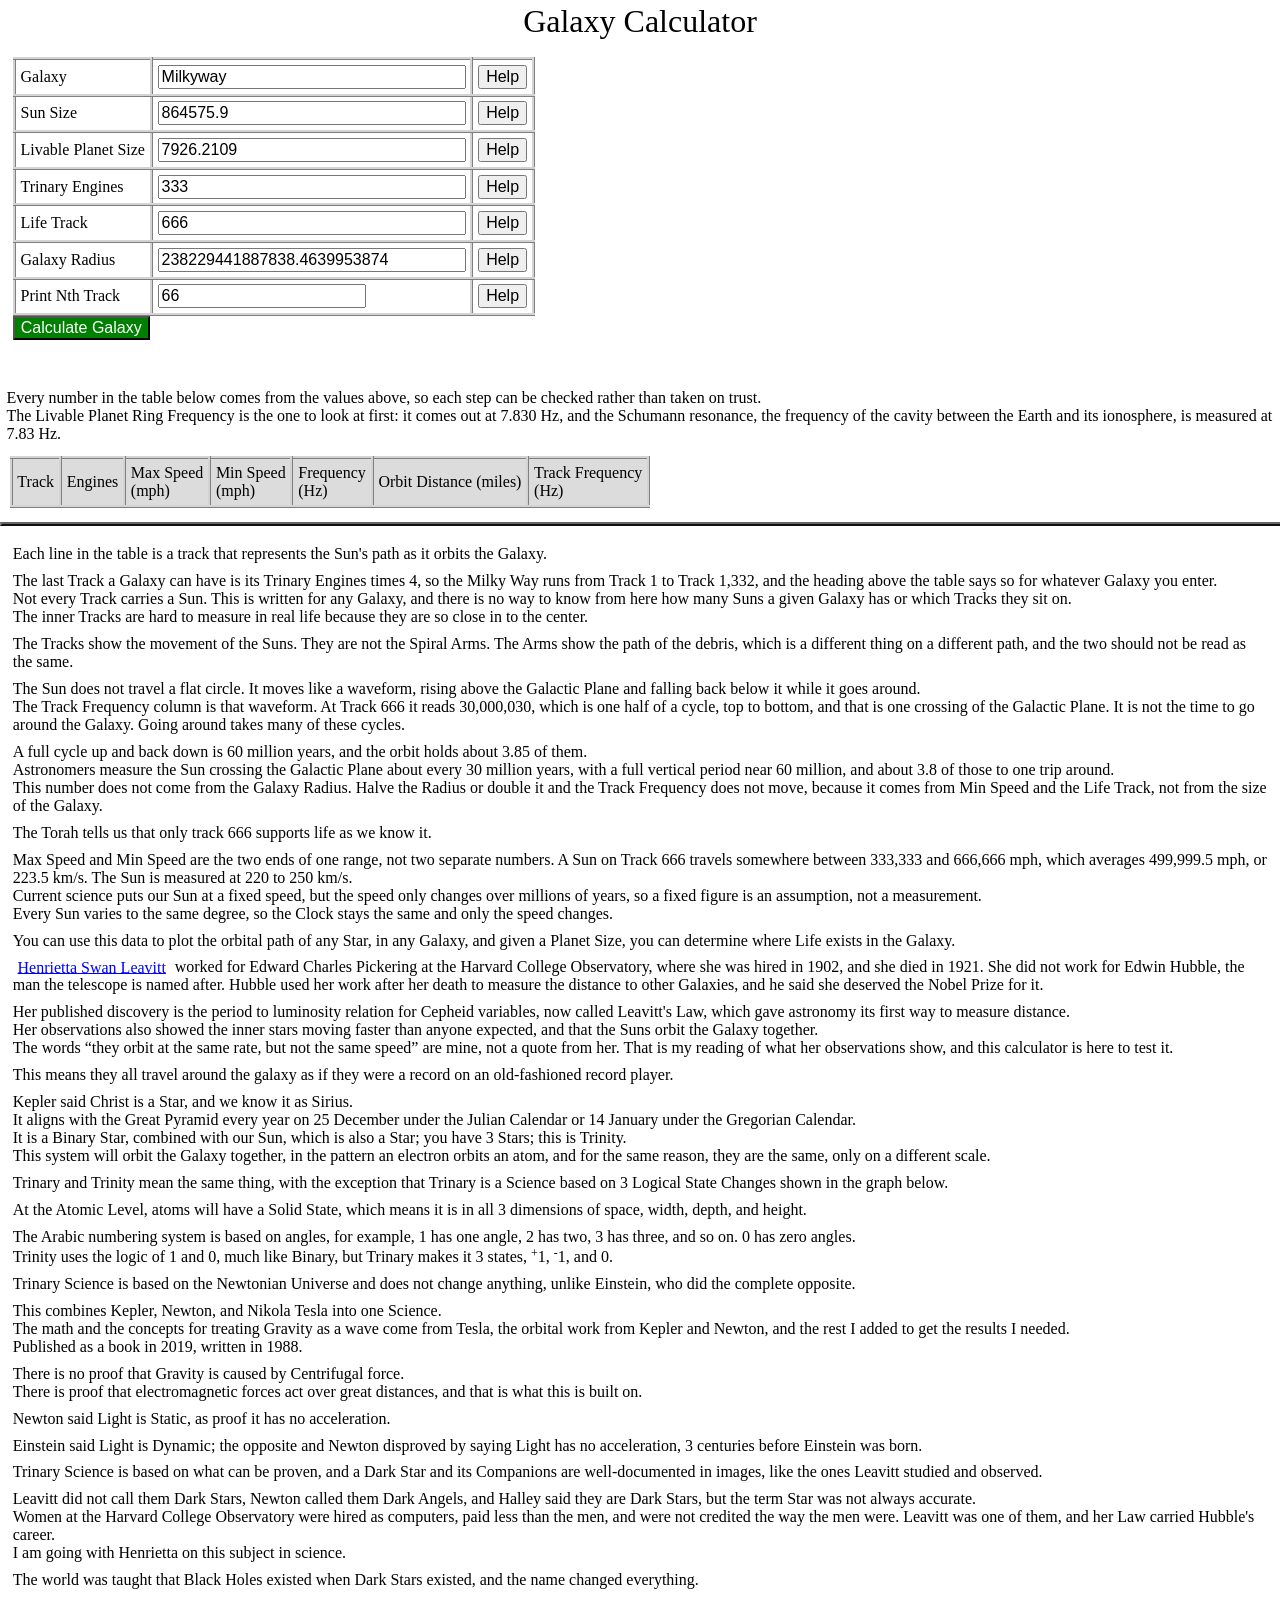
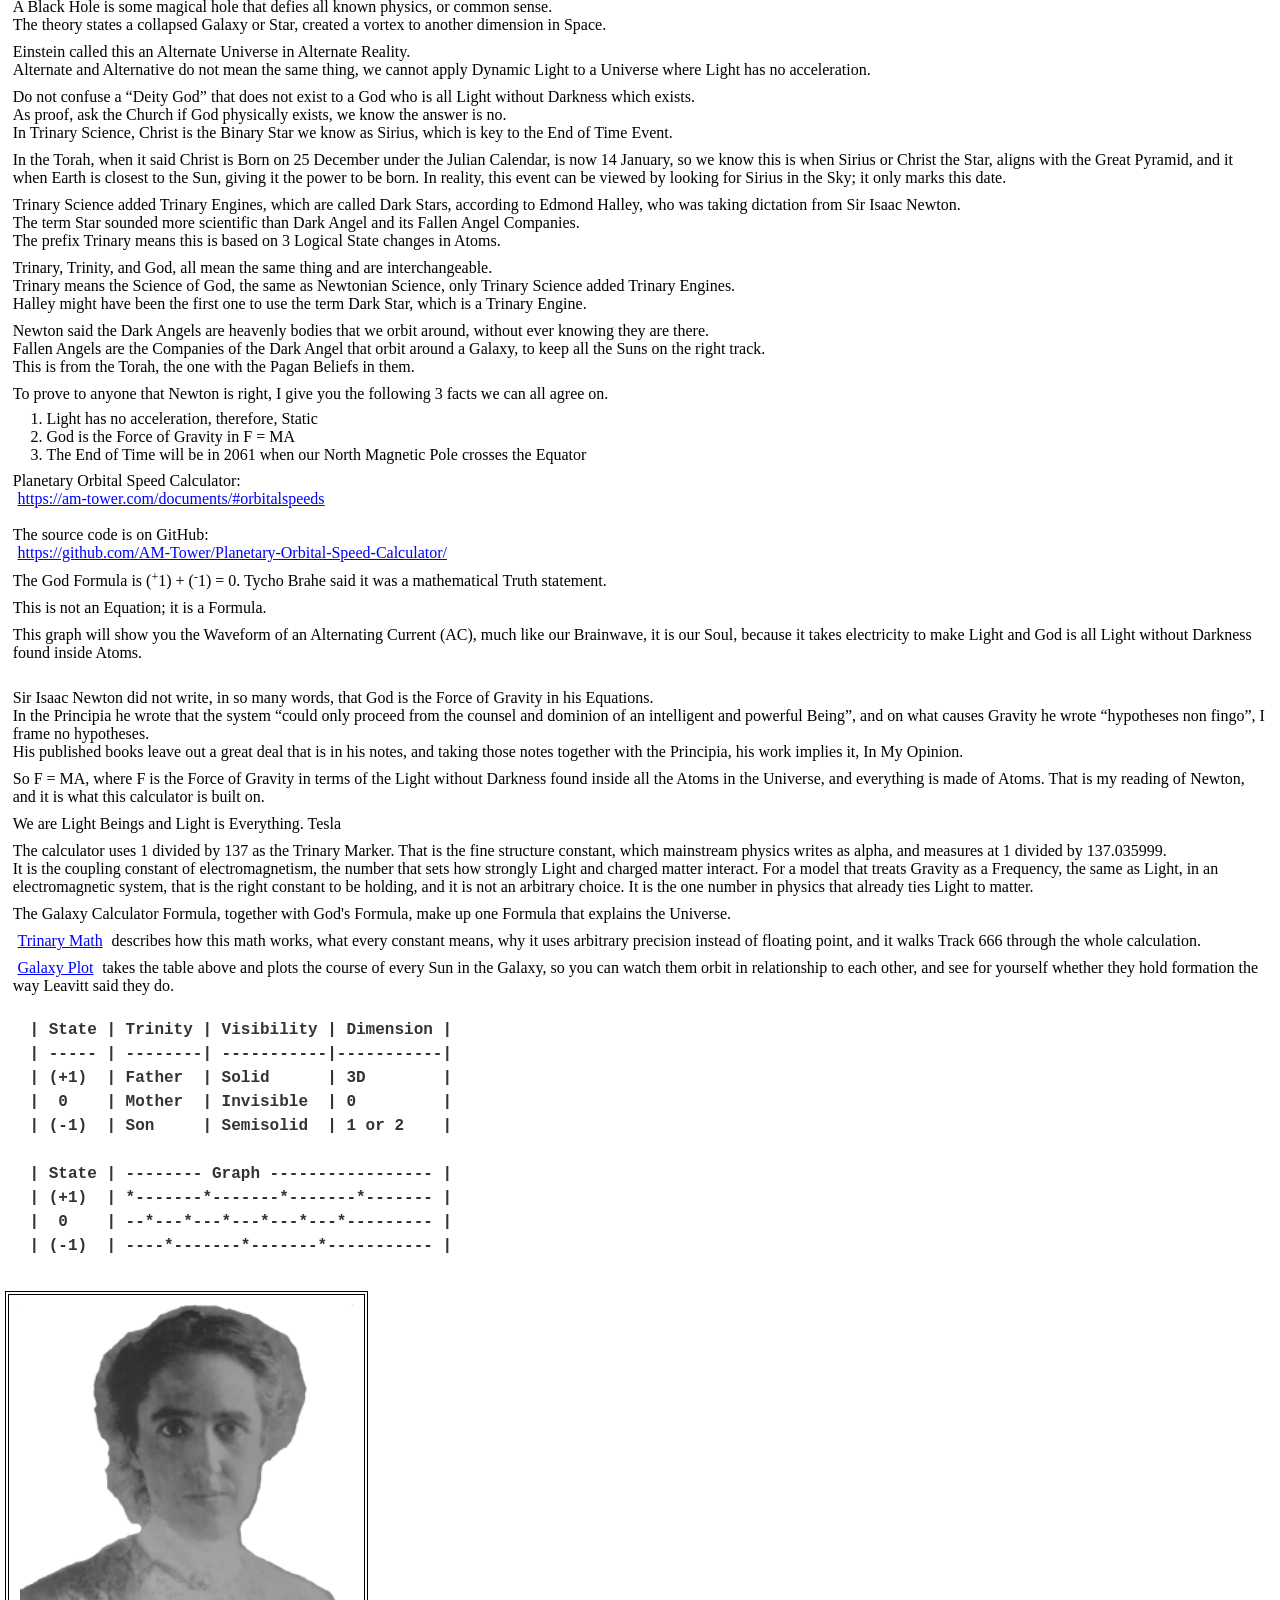
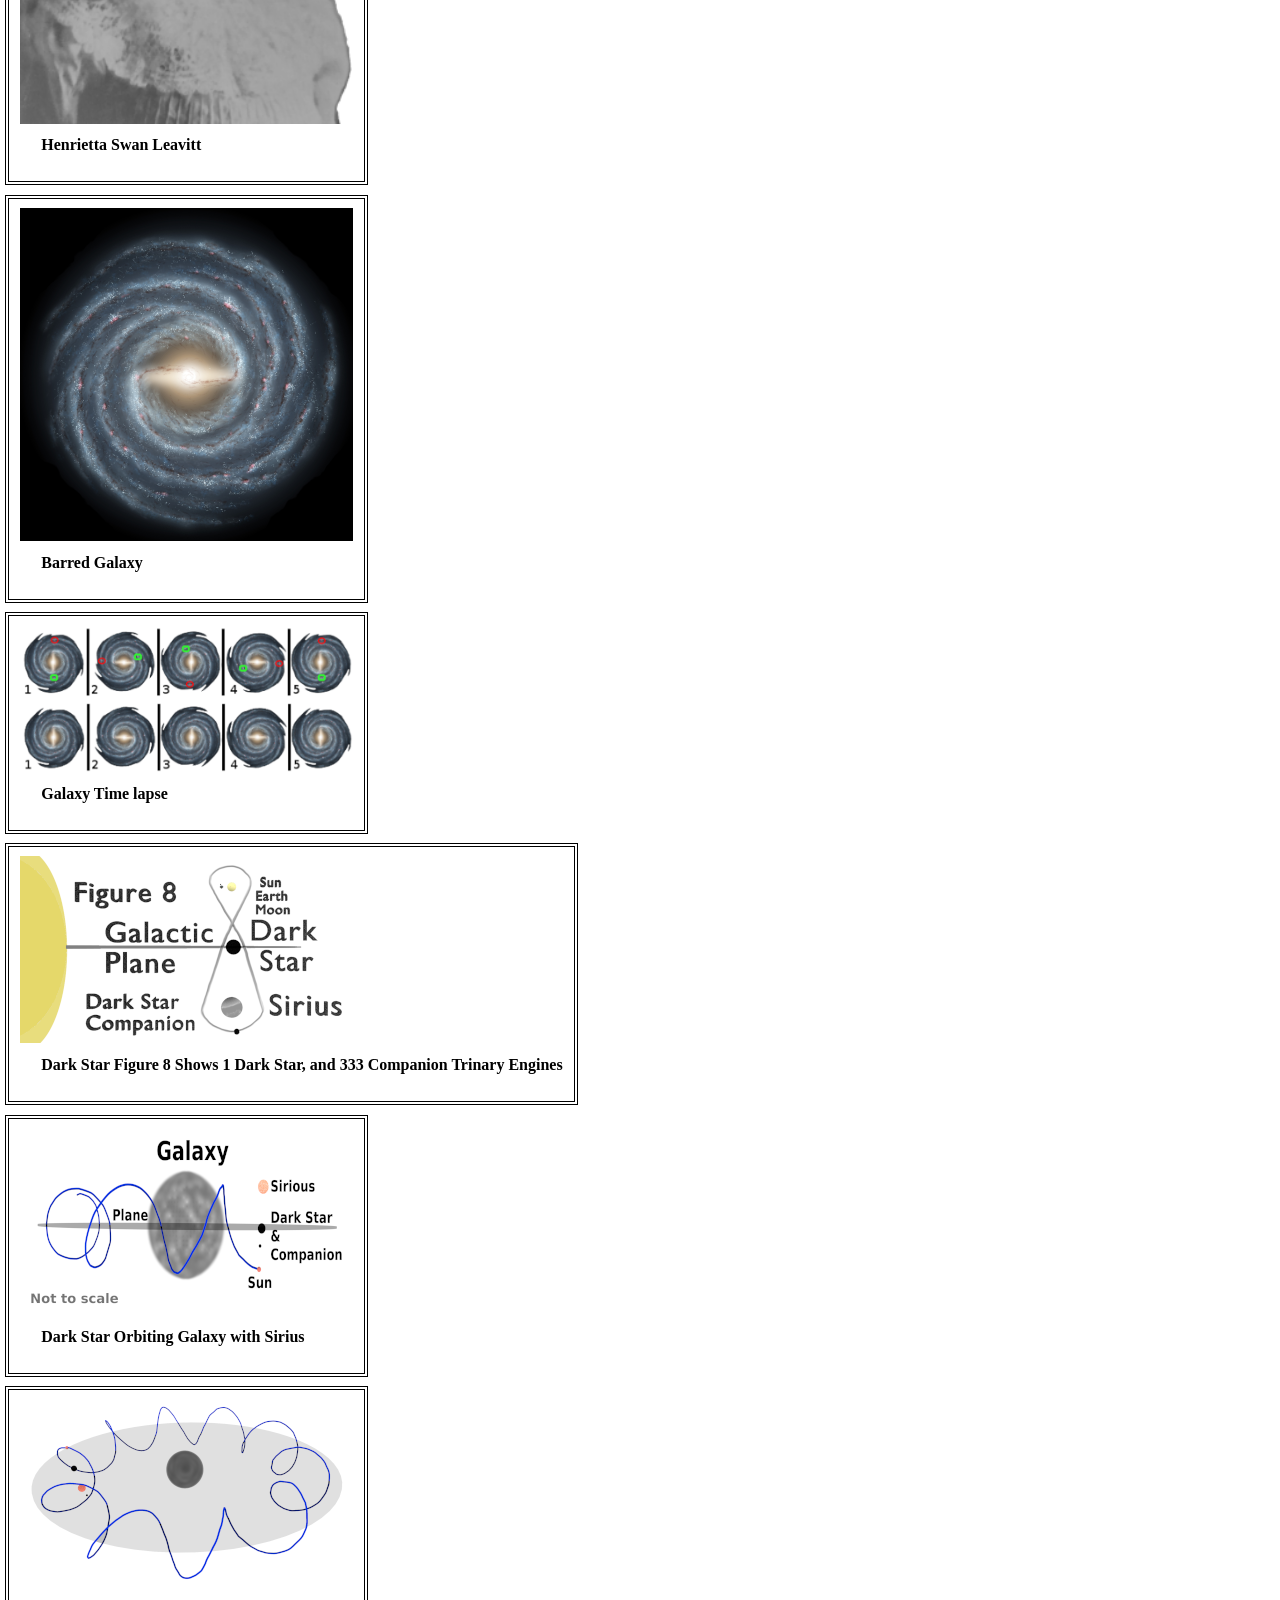
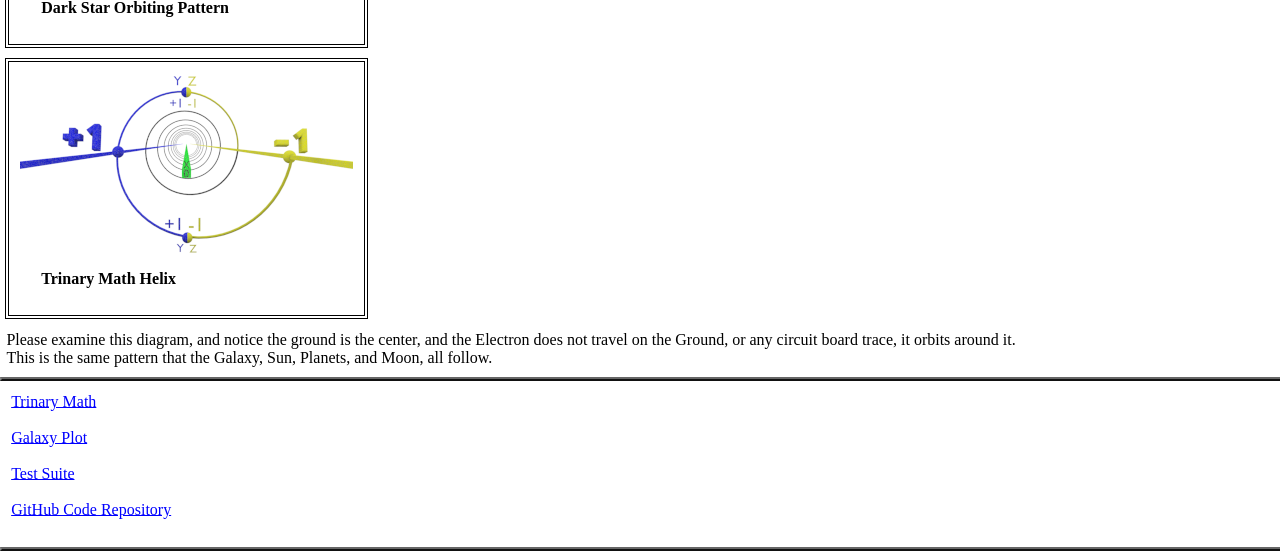
==== index.html @ 6f0d6c32 "initial commit" ====
<!DOCTYPE html>
<html lang="en">
<head>
    <title>AM-Tower Galaxy Calculator</title>
    <meta charset="UTF-8">
    <meta name="viewport" content="width=device-width, initial-scale=1.0">
    <meta name="author" content="Jeffrey Scott Flesher" />
    <meta name="created" content="1961-01-14T18:32:33.366699936" />
    <meta name="changedby" content="Jeffrey Scott Flesher" />
    <meta name="changed" content="2024-01-14T18:32:57.366666666" />
    <meta name="description" content="Author: Jeffrey Scott Flesher, AM-Tower End of Time Simulator based on Wizards like Sir Isaac Newton and Nikola Tesla" />
    <meta name="keywords" content="Light,Wizard,Kepler,Newton,Tesla,God,Universe,Physics,Sun,Jeffrey Scott Flesher" />
    <link rel="shortcut icon" type="image/ico" href="favicon.ico" />
    <link rel="stylesheet" href="1doc2rule.min.css" />
    <script defer="defer" src="bignumber.js"></script>
    <script defer="defer" src="bignumbermath.js"></script>
    <script defer="defer" src="galaxycalculator.js"></script>
</head>
<body>

    <h1>Galaxy Calculator</h1>

    <div>
        <form id="galaxyCalculatorForm" class="tableContainer">
            <table id="myTable" class="ridge">
                <tr class="ridge">
                    <td class="ridge"><label class="medium-font" for="myGalaxy">Galaxy</label></td>
                    <td class="ridge"><input class="medium-font wide-input" type="text" id="myGalaxy" name="myGalaxy" value="Milkyway"></td>
                    <td class="ridge"><button class="medium-font" type="button" onclick="showHelp(1)">Help</button></td>
                </tr>
                <tr class="ridge">
                    <td class="ridge"><label class="medium-font" for="mySunSize">Sun Size</label></td>
                    <td class="ridge"><input class="medium-font wide-input" type="text" id="mySunSize" name="mySunSize" value="864575.9"></td>
                    <td class="ridge"><button class="medium-font" type="button" onclick="showHelp(2)">Help</button></td>
                </tr>
                <tr class="ridge">
                    <td class="ridge"><label class="medium-font" for="myLivablePlanetSize">Livable Planet Size</label></td>
                    <td class="ridge"><input class="medium-font wide-input" type="text" id="myLivablePlanetSize" name="myLivablePlanetSize" value="7926.2109"></td>
                    <td class="ridge"><button class="medium-font" type="button" onclick="showHelp(3)">Help</button></td>
                </tr>
                <tr class="ridge">
                    <td class="ridge"><label class="medium-font" for="myTrinaryEngines">Trinary Engines</label></td>
                    <td class="ridge"><input class="medium-font wide-input" type="text" id="myTrinaryEngines" name="myTrinaryEngines" value="333"></td>
                    <td class="ridge"><button class="medium-font" type="button" onclick="showHelp(4)">Help</button></td>
                </tr>
                <tr class="ridge">
                    <td class="ridge"><label class="medium-font" for="myLifeTrack">Life Track</label></td>
                    <td class="ridge"><input class="medium-font wide-input" type="text" id="myLifeTrack" name="myLifeTrack" value="666"></td>
                    <td class="ridge"><button class="medium-font" type="button" onclick="showHelp(7)">Help</button></td>
                </tr>
                <tr class="ridge">
                    <td class="ridge"><label class="medium-font" for="myGalaxyRadius">Galaxy Radius</label></td>
                    <td class="ridge"><input class="medium-font wide-input" type="text" id="myGalaxyRadius" name="myGalaxyRadius" value="238229441887838.4639953874"></td>
                    <td class="ridge"><button class="medium-font" type="button" onclick="showHelp(5)">Help</button></td>
                </tr>
                <tr class="ridge">
                    <td class="ridge"><label class="medium-font" for="myPrintNthTrack">Print Nth Track</label></td>
                    <td class="ridge"><input class="medium-font" type="text" id="myPrintNthTrack" name="myPrintNthTrack" value="66"></td>
                    <td class="ridge"><button class="medium-font" type="button" onclick="showHelp(6)">Help</button></td>
                </tr>
            </table>

            <input class="buttonStyle medium-font" type="button" value="Calculate Galaxy" onclick="printValues()">
        </form>
    </div>

    <div class="container">
        <div id="helppopupHelp1" class="popupHelp medium-font">
            <span class="popupHelp-close" onclick="closeHelp(1)">&times;</span>
            <p class="medium-font">Enter the Name of the Galaxy, for example: Milkyway.</p>
        </div>

        <div id="helppopupHelp2" class="popupHelp medium-font">
            <span class="popupHelp-close" onclick="closeHelp(2)">&times;</span>
            <p class="medium-font">Enter the average size of the Sun, for example: 864,575.9 miles in diameter.</p>
        </div>

        <div id="helppopupHelp3" class="popupHelp medium-font">
            <span class="popupHelp-close" onclick="closeHelp(3)">&times;</span>
            <p class="medium-font">Enter the Livable Planet Size, for example: Earth is 7926.2109 miles in diameter.</p>
        </div>

        <div id="helppopupHelp4" class="popupHelp medium-font">
            <span class="popupHelp-close" onclick="closeHelp(4)">&times;</span>
            <p class="medium-font">Trinary means 3 logical states, meaning God.</p>
            <p class="medium-font">Enter the Number of Trinary Engines, for example: The Milkyway has 333.</p>
        </div>

        <div id="helppopupHelp7" class="popupHelp medium-font">
            <span class="popupHelp-close" onclick="closeHelp(7)">&times;</span>
            <p class="medium-font">The Track that supports Life, for example: 666 in our Solar System.</p>
            <p class="medium-font">
                The Torah tells us Life is on Track 666, and that is our Galaxy, not every Galaxy, so you can change it.  <br />
                This Track also sets the rate for every other Track, because they all orbit at the same rate, like a record player.  <br />
                It must be a Track this Galaxy has, from 1 up to Trinary Engines times 4.  <br />
                With 333 Trinary Engines that is 1 to 1,332, and out of range falls back to Trinary Engines times 2.
            </p>
        </div>

        <div id="helppopupHelp5" class="popupHelp medium-font">
            <span class="popupHelp-close" onclick="closeHelp(5)">&times;</span>
            <p class="medium-font">Enter the Radius of the Galaxy, for example: The Milkyway has 241,828,072,282,107.5071453596951.</p>
        </div>

        <div id="helppopupHelp6" class="popupHelp medium-font">
            <span class="popupHelp-close" onclick="closeHelp(6)">&times;</span>
            <p class="medium-font">
                Enter the Number of Track records to skip.  <br />
                The smaller the number, the longer the list.  <br />
                The number must be greater than 0, and less than 1,000.  <br />
                For example: If you skip every 66 records, you get a list of 21 records.
            </p>
        </div>
    </div>

    <p class="medium-font bold-text" id="galaxyTitle"></p>

    <div class="tableContainer" id="derivedValues"></div>

    <p class="medium-font">
        Every number in the table below comes from the values above, so each step can be checked
        rather than taken on trust. <br />
        The Livable Planet Ring Frequency is the one to look at first: it comes out at 7.830 Hz,
        and the Schumann resonance, the frequency of the cavity between the Earth and its ionosphere,
        is measured at 7.83 Hz.
    </p>

    <div class="tableContainer">
        <table class="ridge tableContainer">
            <thead class="ridge">
                <tr class="ridge">
                    <th class="medium-font ridge">Track</th>
                    <th class="medium-font ridge">Engines</th>
                    <th class="medium-font ridge">Max Speed<br />(mph)</th>
                    <th class="medium-font ridge">Min Speed<br />(mph)</th>
                    <th class="medium-font ridge">Frequency<br />(Hz)</th>
                    <th class="medium-font ridge">Orbit Distance (miles)</th>
                    <th class="medium-font ridge">Track Frequency<br />(Hz)</th>
                </tr>
            </thead>
            <tbody id="myGalacticTable" class="medium-font">
                <!-- Rows will be inserted here -->
            </tbody>
        </table>
    </div>

    <hr>

    <div class="container">
        <p class="medium-font">
            Each line in the table is a track that represents the Sun&#39;s path as it orbits the Galaxy.
        </p>

        <p class="medium-font">
            The last Track a Galaxy can have is its Trinary Engines times 4, so the Milky Way runs from
            Track 1 to Track 1,332, and the heading above the table says so for whatever Galaxy you enter. <br />
            Not every Track carries a Sun. This is written for any Galaxy, and there is no way to know from
            here how many Suns a given Galaxy has or which Tracks they sit on. <br />
            The inner Tracks are hard to measure in real life because they are so close in to the center.
        </p>

        <p class="medium-font">
            The Tracks show the movement of the Suns. They are not the Spiral Arms.
            The Arms show the path of the debris, which is a different thing on a different path,
            and the two should not be read as the same.
        </p>

        <p class="medium-font">
            The Sun does not travel a flat circle. It moves like a waveform, rising above the Galactic Plane
            and falling back below it while it goes around. <br />
            The Track Frequency column is that waveform. At Track 666 it reads 30,000,030, which is one half
            of a cycle, top to bottom, and that is one crossing of the Galactic Plane.
            It is not the time to go around the Galaxy. Going around takes many of these cycles.
        </p>

        <p class="medium-font">
            A full cycle up and back down is 60 million years, and the orbit holds about 3.85 of them. <br />
            Astronomers measure the Sun crossing the Galactic Plane about every 30 million years,
            with a full vertical period near 60 million, and about 3.8 of those to one trip around. <br />
            This number does not come from the Galaxy Radius. Halve the Radius or double it and the Track
            Frequency does not move, because it comes from Min Speed and the Life Track,
            not from the size of the Galaxy.
        </p>

        <p class="medium-font">
            The Torah tells us that only track 666 supports life as we know it.
        </p>

        <p class="medium-font">
            Max Speed and Min Speed are the two ends of one range, not two separate numbers.
            A Sun on Track 666 travels somewhere between 333,333 and 666,666 mph, which averages
            499,999.5 mph, or 223.5 km/s. The Sun is measured at 220 to 250 km/s. <br />
            Current science puts our Sun at a fixed speed, but the speed only changes over millions of years,
            so a fixed figure is an assumption, not a measurement. <br />
            Every Sun varies to the same degree, so the Clock stays the same and only the speed changes.
        </p>

        <p class="medium-font">
            You can use this data to plot the orbital path of any Star, in any Galaxy, and given a Planet Size, you can determine where Life exists in the Galaxy.
        </p>

        <p class="medium-font">
            <a href="https://en.wikipedia.org/wiki/Henrietta_Swan_Leavitt" target="_blank">Henrietta Swan Leavitt</a>
            worked for Edward Charles Pickering at the Harvard College Observatory, where she was hired in 1902,
            and she died in 1921. She did not work for Edwin Hubble, the man the telescope is named after.
            Hubble used her work after her death to measure the distance to other Galaxies, and he said she
            deserved the Nobel Prize for it.
        </p>

        <p class="medium-font">
            Her published discovery is the period to luminosity relation for Cepheid variables, now called
            Leavitt&#39;s Law, which gave astronomy its first way to measure distance. <br />
            Her observations also showed the inner stars moving faster than anyone expected, and that the Suns
            orbit the Galaxy together. <br />
            The words <q>they orbit at the same rate, but not the same speed</q> are mine, not a quote from her.
            That is my reading of what her observations show, and this calculator is here to test it.
        </p>

        <p class="medium-font">
            This means they all travel around the galaxy as if they were a record on an old-fashioned record player.
        </p>

        <p class="medium-font">
            Kepler said Christ is a Star, and we know it as Sirius.  <br />
            It aligns with the Great Pyramid every year on 25 December under the Julian Calendar or 14 January under the Gregorian Calendar.  <br />
            It is a Binary Star, combined with our Sun, which is also a Star; you have 3 Stars; this is Trinity. <br />
            This system will orbit the Galaxy together, in the pattern an electron orbits an atom, and for the same reason, they are the same, only on a different scale.
        </p>

        <p class="medium-font">
            Trinary and Trinity mean the same thing, with the exception that Trinary is a Science based on 3 Logical State Changes shown in the graph below.
        </p>

        <p class="medium-font">
            At the Atomic Level, atoms will have a Solid State, which means it is in all 3 dimensions of space, width, depth, and height.
        </p>

        <p class="medium-font">
            The Arabic numbering system is based on angles, for example, 1 has one angle, 2 has two, 3 has three, and so on. 0 has zero angles. <br />
            Trinity uses the logic of 1 and 0, much like Binary, but Trinary makes it 3 states, <sup>+</sup>1, <sup>-</sup>1, and 0.
        </p>

        <p class="medium-font">
            Trinary Science is based on the Newtonian Universe and does not change anything, unlike Einstein, who did the complete opposite.
        </p>

        <p class="medium-font">
            This combines Kepler, Newton, and Nikola Tesla into one Science. <br />
            The math and the concepts for treating Gravity as a wave come from Tesla,
            the orbital work from Kepler and Newton, and the rest I added to get the results I needed. <br />
            Published as a book in 2019, written in 1988.
        </p>

        <p class="medium-font">
            There is no proof that Gravity is caused by Centrifugal force. <br />
            There is proof that electromagnetic forces act over great distances, and that is what this is built on.
        </p>

        <p class="medium-font">
            Newton said Light is Static, as proof it has no acceleration.
        </p>

        <p class="medium-font">
            Einstein said Light is Dynamic; the opposite and Newton disproved by saying Light has no acceleration, 3 centuries before Einstein was born.
        </p>

        <p class="medium-font">
            Trinary Science is based on what can be proven, and a Dark Star and its Companions are well-documented in images, like the ones Leavitt studied and observed.
        </p>

        <p class="medium-font">
            Leavitt did not call them Dark Stars, Newton called them Dark Angels, and Halley said they are Dark Stars, but the term Star was not always accurate. <br />
            Women at the Harvard College Observatory were hired as computers, paid less than the men, and were not
            credited the way the men were. Leavitt was one of them, and her Law carried Hubble&#39;s career. <br />
            I am going with Henrietta on this subject in science.
        </p>

        <p class="medium-font">
            The world was taught that Black Holes existed when Dark Stars existed, and the name changed everything.
        </p>

        <p class="medium-font">
            A Black Hole is some magical hole that defies all known physics, or common sense. <br />
            The theory states a collapsed Galaxy or Star, created a vortex to another dimension in Space.
        </p>

        <p class="medium-font">
            Einstein called this an Alternate Universe in Alternate Reality. <br />
            Alternate and Alternative do not mean the same thing, we cannot apply Dynamic Light to a Universe where Light has no acceleration.
        </p>

        <p class="medium-font">
            Do not confuse a <q>Deity God</q> that does not exist to a God who is all Light without Darkness which exists.<br />
            As proof, ask the Church if God physically exists, we know the answer is no.<br />
            In Trinary Science, Christ is the Binary Star we know as Sirius, which is key to the End of Time Event.
        </p>

        <p class="medium-font">
            In the Torah, when it said Christ is Born on 25 December under the Julian Calendar, is now 14 January,
            so we know this is when Sirius or Christ the Star, aligns with the Great Pyramid,
            and it when Earth is closest to the Sun, giving it the power to be born.
            In reality, this event can be viewed by looking for Sirius in the Sky; it only marks this date.
        </p>

        <p class="medium-font">
            Trinary Science added Trinary Engines, which are called Dark Stars, according to Edmond Halley, who was taking dictation from Sir Isaac Newton. <br />
            The term Star sounded more scientific than Dark Angel and its Fallen Angel Companies. <br />
            The prefix Trinary means this is based on 3 Logical State changes in Atoms.
        </p>

        <p class="medium-font">
            Trinary, Trinity, and God, all mean the same thing and are interchangeable.<br />
            Trinary means the Science of God, the same as Newtonian Science, only Trinary Science added Trinary Engines. <br />
            Halley might have been the first one to use the term Dark Star, which is a Trinary Engine.
        </p>

        <p class="medium-font">
            Newton said the Dark Angels are heavenly bodies that we orbit around, without ever knowing they are there. <br />
            Fallen Angels are the Companies of the Dark Angel that orbit around a Galaxy, to keep all the Suns on the right track. <br />
            This is from the Torah, the one with the Pagan Beliefs in them.
        </p>

        <p class="medium-font">
            To prove to anyone that Newton is right, I give you the following 3 facts we can all agree on.
        </p>

        <ol>
            <li>Light has no acceleration, therefore, Static </li>
            <li>God is the Force of Gravity in F = MA </li>
            <li>The End of Time will be in 2061 when our North Magnetic Pole crosses the Equator </li>
        </ol>

        <p class="medium-font">
            Planetary Orbital Speed Calculator:<br />
            <a class="medium-font" href="https://github.com/AM-Tower/Galaxy-Calculator/" target="_blank">https://am-tower.com/documents/#orbitalspeeds</a><br /><br />
            The source code is on GitHub:<br />
            <a class="medium-font" href="https://github.com/AM-Tower/Galaxy-Calculator/" target="_blank">https://github.com/AM-Tower/Planetary-Orbital-Speed-Calculator/</a><br />
        </p>

        <p class="medium-font">
            The God Formula is (<sup>+</sup>1) + (<sup>-</sup>1) = 0. Tycho Brahe said it was a mathematical Truth statement.
        </p>

        <p class="medium-font">
            This is not an Equation; it is a Formula.
        </p>

        <p class="medium-font">
            This graph will show you the Waveform of an Alternating Current (AC),
            much like our Brainwave, it is our Soul, because it takes electricity to make Light and God is all Light without Darkness found inside Atoms. <br /><br />
        </p>

        <p class="medium-font">
            Sir Isaac Newton did not write, in so many words, that God is the Force of Gravity in his Equations. <br />
            In the Principia he wrote that the system <q>could only proceed from the counsel and dominion of an
            intelligent and powerful Being</q>, and on what causes Gravity he wrote
            <q>hypotheses non fingo</q>, I frame no hypotheses. <br />
            His published books leave out a great deal that is in his notes, and taking those notes together
            with the Principia, his work implies it, In My Opinion.
        </p>

        <p class="medium-font">
            So F = MA, where F is the Force of Gravity in terms of the Light without Darkness found inside all the
            Atoms in the Universe, and everything is made of Atoms. That is my reading of Newton, and it is what
            this calculator is built on.
        </p>

        <p class="medium-font">
            We are Light Beings and Light is Everything. Tesla
        </p>

        <p class="medium-font">
            The calculator uses 1 divided by 137 as the Trinary Marker. That is the fine structure constant,
            which mainstream physics writes as alpha, and measures at 1 divided by 137.035999. <br />
            It is the coupling constant of electromagnetism, the number that sets how strongly Light and
            charged matter interact. For a model that treats Gravity as a Frequency, the same as Light,
            in an electromagnetic system, that is the right constant to be holding, and it is not an
            arbitrary choice. It is the one number in physics that already ties Light to matter.
        </p>

        <p class="medium-font">
            The Galaxy Calculator Formula, together with God&#39;s Formula, make up one Formula that explains the Universe.
        </p>

        <p class="medium-font">
            <a class="medium-font" href="Trinary.Math.html">Trinary Math</a> describes how this math works,
            what every constant means, why it uses arbitrary precision instead of floating point,
            and it walks Track 666 through the whole calculation.
        </p>

        <p class="medium-font">
            <a class="medium-font" href="galaxy.plot.html">Galaxy Plot</a> takes the table above and plots the course
            of every Sun in the Galaxy, so you can watch them orbit in relationship to each other,
            and see for yourself whether they hold formation the way Leavitt said they do.
        </p>

        <p class="monospace-paragraph medium-font bold-text">

            | State | Trinity | Visibility | Dimension |<br />
            | ----- | --------| -----------|-----------|<br />
            | (+1)&nbsp; | Father&nbsp; | Solid&nbsp;&nbsp;&nbsp;&nbsp;&nbsp; | 3D&nbsp;&nbsp;&nbsp;&nbsp;&nbsp;&nbsp;&nbsp; |<br />
            | &nbsp;0&nbsp;&nbsp;&nbsp; | Mother&nbsp; | Invisible&nbsp; | 0&nbsp;&nbsp;&nbsp;&nbsp;&nbsp;&nbsp;&nbsp;&nbsp; |<br />
            | (-1)&nbsp; | Son&nbsp;&nbsp;&nbsp;&nbsp; | Semisolid&nbsp; | 1 or 2&nbsp;&nbsp;&nbsp; |<br /><br />

            | State | -------- Graph ----------------- |<br />
            | (+1)&nbsp; | *-------*-------*-------*------- |<br />
            |  &nbsp;0&nbsp;&nbsp;&nbsp; | --*---*---*---*---*---*--------- |<br />
            | (-1)&nbsp; | ----*-------*-------*----------- |<br />
        </p>

    </div>
    <div class="boxit_container">
        <!-- 1. Henrietta Swan Leavitt -->
        <div class="image-container">
            <img id="image1" class="thumbnail" src="Henrietta.Swan.Leavitt.thumbnail.png" alt="Henrietta Swan Leavitt" title="Henrietta Swan Leavitt" onclick="showPopup('popupContainer1', 'Henrietta.Swan.Leavitt.png')">
        </div>
        <div id="popupContainer1" class="popupContainer" onclick="closePopup('popupContainer1')">
            <img class="popupImage" src="Henrietta.Swan.Leavitt.png" alt="Henrietta Swan Leavitt" title="Henrietta Swan Leavitt">
        </div>
        <div class="text_indent bold-text medium-font">
            Henrietta Swan Leavitt<br /><br />
        </div>
    </div>
    <br />
    <div class="boxit_container">
        <!-- 2. Barred Galaxy -->
        <div class="image-container">
            <img id="image2" class="thumbnail" src="barred-galaxy-mwart_spitzer_f50.thumbnail.png" alt="Barred Galaxy" title="Barred Galaxy" onclick="showPopup('popupContainer2', 'barred-galaxy-mwart_spitzer_f50.png')">
        </div>
        <div id="popupContainer2" class="popupContainer" onclick="closePopup('popupContainer2')">
            <img class="popupImage" src="barred-galaxy-mwart_spitzer_f50.png" alt="Barred Galaxy" title="Barred Galaxy">
        </div>
        <div class="text_indent bold-text medium-font">
            Barred Galaxy<br /><br />
        </div>
    </div>
    <br />
    <div class="boxit_container">
        <!-- 3. Galaxy Time lapse markers -->
        <div class="image-container">
            <img id="image3" class="thumbnail" src="galaxy.thumbnail.png" alt="Galaxy Time lapse" title="Galaxy Time lapse" onclick="showPopup('popupContainer3', 'galaxy.png')">
        </div>
        <div id="popupContainer3" class="popupContainer" onclick="closePopup('popupContainer3')">
            <img class="popupImage" src="galaxy.png" alt="Galaxy Time lapse" title="Galaxy Time lapse">
        </div>
        <div class="text_indent bold-text medium-font">
            Galaxy Time lapse<br /><br />
        </div>
    </div>
    <br />
    <div class="boxit_container">
        <!-- 4. Dark Star Figure 8 -->
        <div class="image-container">
            <img id="image4" class="thumbnail" src="dark-star-222.thumbnail.png" alt="Dark Star Figure 8" title="Dark Star Figure 8" onclick="showPopup('popupContainer4', 'dark-star-222.png')">
        </div>
        <div id="popupContainer4" class="popupContainer" onclick="closePopup('popupContainer4')">
            <img class="popupImage" src="dark-star-222.png" alt="Dark Star Figure 8" title="Dark Star Figure 8">
        </div>
        <div class="text_indent bold-text medium-font">
            Dark Star Figure 8 Shows 1 Dark Star, and 333 Companion Trinary Engines<br /><br />
        </div>
    </div>
    <br />
    <div class="boxit_container">
        <!-- 5. Dark Star Orbiting Galaxy with Sirius -->
        <div class="image-container">
            <img id="image5" class="thumbnail" src="dark-star-460.thumbnail.png" alt="Dark Star Orbiting Galaxy with Sirius" title="Dark Star Orbiting Galaxy with Sirius" onclick="showPopup('popupContainer5', 'dark-star-460.png')">
        </div>
        <div id="popupContainer5" class="popupContainer" onclick="closePopup('popupContainer5')">
            <img class="popupImage" src="dark-star-460.png" alt="Dark Star Orbiting Galaxy with Sirius" title="Dark Star Orbiting Galaxy with Sirius">
        </div>
        <div class="text_indent bold-text medium-font">
            Dark Star Orbiting Galaxy with Sirius<br /><br />
        </div>
    </div>
    <br />
    <div class="boxit_container">
        <!-- 6. Dark Star Orbiting Pattern -->
        <div class="image-container">
            <img id="image6" class="thumbnail" src="dark-star-1391.thumbnail.png" alt="Dark Star Orbiting Pattern" title="Dark Star Orbiting Pattern" onclick="showPopup('popupContainer6', 'dark-star-1391.png')">
        </div>
        <div id="popupContainer6" class="popupContainer" onclick="closePopup('popupContainer6')">
            <img class="popupImage" src="dark-star-1391.png" alt="Dark Star Orbiting Pattern" title="Dark Star Orbiting Pattern">
        </div>
        <div class="text_indent bold-text medium-font">
            Dark Star Orbiting Pattern<br /><br />
        </div>
    </div>
    <br />
    <div class="boxit_container">
        <!-- 7. Trinary Math Helix -->
        <div class="image-container">
            <img id="image7" class="thumbnail" src="trinary-math-helix-0026.thumbnail.png" alt="Trinary Math Helix" title="Trinary Math Helix" onclick="showPopup('popupContainer7', 'trinary-math-helix-0026.png')">
        </div>
        <div id="popupContainer7" class="popupContainer" onclick="closePopup('popupContainer7')">
            <img class="popupImage" src="trinary-math-helix-0026.png" alt="Trinary Math Helix" title="Trinary Math Helix">
        </div>
        <div class="text_indent bold-text medium-font">
            Trinary Math Helix<br /><br />
        </div>
    </div>

    <p class="medium-font">
        ​Please examine this diagram, and notice the ground is the center, and the Electron does not travel on the Ground, or any circuit board trace, it orbits around it. <br />
        This is the same pattern that the Galaxy, Sun, Planets, and Moon, all follow.
    </p>

    <hr />

    <p class="container">
        <a class="medium-font" href="Trinary.Math.html">Trinary Math</a>
        <br /><br />
        <a class="medium-font" href="galaxy.plot.html">Galaxy Plot</a>
        <br /><br />
        <a class="medium-font" href="test.html">Test Suite</a>
        <br /><br />
        <a class="medium-font" href="https://github.com/AM-Tower/Galaxy-Calculator/" target="_blank">GitHub Code Repository</a>
        <br /><br />
    </p>

    <hr />
</body>
</html>
---- 1doc2rule.min.css ----
.container,.tableContainer{margin:.2em!important;padding:.2em!important}a,blockquote,dd,dl,dt{font-family:"Times New Roman",serif}.bold,a,b,blockquote,dt{font-weight:300}dd,div,dl,dt{display:block}a,div{padding:.1em .2em}body,html{height:100%}h1,h2,h3,h4,h5{text-indent:0}div,p{margin:.36em .2em}td,th{empty-cells:show;padding:.3em;text-align:left}.dropcaps1,.dropcaps2{font-size:2.7em;line-height:.8em;float:left}.clear,.row:after{clear:both}.underline,a{text-decoration:underline}a,a.a_link,a.linknotice{vertical-align:baseline}.popupHelp,.popupImage{transform:translate(-50%,-50%)}.container{display:block!important;width:auto}.column,a{display:inline}.term,body,hr,html{width:100%}a{color:#00f;cursor:pointer;font-size:100%;font-style:normal;margin:.2em .1em}.italic,blockquote,cite{font-style:italic}a.a_link:hover,a:hover{color:green;outline-style:outset;text-decoration:none}a.a_link:focus,a.toc_link:focus,a:focus{outline-style:inset}blockquote{padding:.36em .2em}.a_quote::before,.a_quote_centered::before,blockquote::before{content:open-quote}.a_quote::after,.a_quote_centered::after,blockquote::after{content:close-quote}body{margin:0;orphans:2;padding:0;widows:2}dd{margin:.33em 1em}dl{margin:.36em .3em}h1,h2,h3,h4,h5,h6{font-weight:400;margin:0 auto;padding:.1em;page-break-after:avoid;page-break-before:avoid;font-family:"Times New Roman",serif;page-break-inside:avoid;text-align:center;font-style:normal}div{font-family:"Times New Roman",serif}hr{border-color:#666 #333;border-style:outset;border-width:2px;margin-left:auto;margin-right:auto}h1{font-size:2em}h2{font-size:1.66em}h3{font-size:1.5em}h4{font-size:1.4em}h5{font-size:1.25em}h6{font-size:1.125em;text-indent:0}p,pre{font-size:100%;padding:.1em .2em;text-indent:0}.a_signature,.dropcaps2,.text_dark,pre,th{font-weight:300}p{font-family:"Times New Roman",serif}pre{font-family:mono,monospace,"Courier New";font-style:normal;margin:.36em 0;page-break-inside:avoid}sub,sup{font-size:75%!important;line-height:120%;text-decoration:none;font-family:"Times New Roman",serif}ol,ul{font-family:"Times New Roman",serif;margin:0}sub{vertical-align:-20%}sup{vertical-align:33%}table{border-spacing:0;display:table;padding:0;page-break-inside:avoid;table-layout:auto;width:auto}th{background-color:#dcdcdc}table,tbody,td,tfoot,th,thead,tr{border-collapse:collapse;border-style:solid;border-width:.1em;font-family:"Times New Roman",serif;font-size:100%;page-break-inside:avoid;text-indent:0;vertical-align:middle}tr:hover{background-color:green}.float-left{float:left;padding:0 1.5% 0 0}.a_hard_line,.align_center,.column,.row,.toc_level_0{padding:0}.term{font-family:"Times New Roman",serif}.dropcaps1{font-family:cursive,serif,Georgia}.dropcaps2{font-family:Zapfino,cursive,serif,Georgia}.a_signature,.a_signature_large_center,.a_signature_light,.my_signature,.text_dark{font-family:"Comic Sans MS",cursive}.column{box-sizing:border-box;float:left;margin:0;width:33%}.block,.row,.the_image_size{display:block}.row{margin:0;width:100%}.row:after{content:"";display:table}.inline,a.linknotice{display:inline}.align_center{display:block;margin:0 auto;text-align:center;text-indent:0;width:100%}.a_hard_line,.a_line_show_break_html,table.center_table{margin-left:auto;margin-right:auto}.toc,.toc_level_0,.toc_level_1,.toc_level_2,.toc_level_3,.toc_level_4{list-style-type:none;text-align:left;text-indent:0}.a_button,.author_title,a.linknotice{text-decoration:none}.break-after{page-break-after:always}.a_line_show_break_html{display:none;border:.1em solid #666;padding:0;width:100%}.a_hard_line{border:0;border-top:.1em solid #666;display:block;width:100%}.toc_level_1{padding:0 1.5em}.toc_level_2{padding:0 2em}.toc_level_3{padding:0 2.5em}.toc_level_4{padding:0 3em}.a_description,.the_chapter{padding-left:.2em}.evenRow{background-color:#f2f2f2}.oddRow{background-color:#fff}table.normal_right{text-align:right}table.normal_left{text-align:left}.centerit,table.normal_center,td.normal_center,th.normal_center,tr.normal_center{text-align:center}tr.oddlist:nth-child(2n){background-color:#e0e0e0}table.table_small,td.small_normal,th.small_normal,tr.small_normal{font-size:smaller;padding-right:.2em;padding-top:.2em}table.table_center_small,td.table_center_small,th.table_center_small,tr.table_center_small{font-size:smaller;padding-right:.2em;padding-top:.2em;text-align:center}table.subdue,table.subdue_tc,td.subdue,th.subdue,tr.subdue{border-color:#666}table.subdue_center,td.subdue_center,th.subdue_center,tr.subdue_center{border-color:#666;text-align:center}td.subdue_right,tr.subdue_right{border-color:#666;text-align:right}table.groove{border-spacing:0.3em;border:.2em groove #d3d3d3}table.ridge,tbody.ridge,td.ridge,tfoot.ridge,th.ridge,thead.ridge,tr.ridge{border-spacing:0.1em;border:.2em ridge #d3d3d3}table.ridge_center,tbody.ridge_center,td.ridge_center,tfoot.ridge_center,th.ridge_center,thead.ridge_center,tr.ridge_center{border-spacing:0.1em;border:.2em ridge #d3d3d3;text-align:center}table.ridge_silver,tbody.ridge_silver,td.ridge_silver,tfoot.ridge_silver,th.ridge_silver,thead.ridge_silver,tr.ridge_silver{border-spacing:0.1em;border:.2em ridge silver;padding:.2em}table.ridge_silver_center,tbody.ridge_silver_center,td.ridge_silver_center,tfoot.ridge_silver_center,th.ridge_silver_center,thead.ridge_silver_center,tr.ridge_silver_center{border-spacing:0.1em;border:.2em ridge silver;padding:.2em;text-align:center}table.red_ridge_center,tbody.red_ridge_center,td.red_ridge_center,tfoot.red_ridge_center,th.red_ridge_center,thead.red_ridge_center,tr.red_ridge_center{border-spacing:0.1em;border:.2em ridge #f4b0b0;text-align:center}table.orange_ridge_center,tbody.orange_ridge_center,td.orange_ridge_center,tfoot.orange_ridge_center,th.orange_ridge_center,thead.orange_ridge_center,tr.orange_ridge_center{border-spacing:0.1em;border:.2em ridge #f4ccb0;text-align:center}table.yellow_ridge_center,tbody.yellow_ridge_center,td.yellow_ridge_center,tfoot.yellow_ridge_center,th.yellow_ridge_center,thead.yellow_ridge_center,tr.yellow_ridge_center{border-spacing:0.1em;border:.2em ridge #f4f4b0;text-align:center}table.green_ridge_center,tbody.green_ridge_center,td.green_ridge_center,tfoot.green_ridge_center,th.green_ridge_center,thead.green_ridge_center,tr.green_ridge_center{border-spacing:0.1em;border:.2em ridge #b0f4b0;text-align:center}table.blue_ridge_center,tbody.blue_ridge_center,td.blue_ridge_center,tfoot.blue_ridge_center,th.blue_ridge_center,thead.blue_ridge_center,tr.blue_ridge_center{border-spacing:0.1em;border:.2em ridge #b0b0f4;text-align:center}table.violet_ridge_center,tbody.violet_ridge_center,td.violet_ridge_center,tfoot.violet_ridge_center,th.violet_ridge_center,thead.violet_ridge_center,tr.violet_ridge_center{border-spacing:0.1em;border:.2em ridge #ccb0f4;text-align:center}.a_signature_large_center{display:block;font-size:large;font-weight:300;margin:0 auto;text-align:center;width:100%}.text_indent,.text_top{font-family:"Times New Roman",serif;text-align:left}.text_top{text-indent:1em}.text_normal,.text_standard{font-family:"Times New Roman",serif;font-style:normal;text-indent:0}.text_code,.text_light,.text_math{font-style:italic}.text_indent{text-indent:1.33em}.text_center,.text_centerit{margin:0 auto;text-align:center;font-family:"Times New Roman",serif}.text_center{width:100%}.text_centerit{display:block;width:99%}.text_small{font-family:"Times New Roman",serif;font-size:smaller;text-align:left;text-indent:1em}.text_center_caption{font-family:Charcoal,sans-serif;font-size:large;margin:1em;text-align:center;width:99%}.text_code,.text_code_normal{font-family:mono,"Courier New",monospace;font-weight:300}.text_html,.text_line,.text_math{font-family:"Times New Roman",serif}.text_html{font-size:118%;line-height:1}.text_line{font-size:medium}.small_text_line,.small_text_line_center{font-family:"Times New Roman",serif;font-size:smaller}.text_indent_narrow{display:inline-block;font-family:"Times New Roman",serif;text-align:left;text-indent:1em;width:86%}.author_title,.center{width:100%;margin:0 auto}.small_text_line_center{display:block;margin:0 auto;text-align:center;width:100%}.text_light{font-family:Garamond,"Trebuchet MS",Bookman,serif;font-weight:300}.text_mono,.text_mono_bold{font-family:mono,monospace,Courier,"Courier New";font-style:normal}.text_mono{font-weight:400}.text_mono_bold,.text_mono_bold_italic{font-weight:300}.text_mono_bold_italic,.text_mono_italic{font-family:mono,monospace,Courier,"Courier New";font-style:italic}.text_mono_italic{font-weight:400}.monospace-paragraph{font-family:'Courier New',Courier,monospace;font-size:16px;line-height:1.5;color:#333;margin:20px}.a_description,.a_table{font-family:"Times New Roman",serif}.medium,.medium-font{font-size:medium}.bold-text{font-weight:700}.a_ref,a.linknotice{font-size:100%;font-weight:300}.a_table{padding:.1em}.a_ref{font-family:"Times New Roman",sans-serif;margin:.2em .1em .2em .2em;padding:.1em .2em;text-align:left;text-indent:0}.a_header,a.linknotice{margin:0 auto;text-align:center;text-indent:0;font-family:"Times New Roman",serif}.a_blank_line{display:block;white-space:nowrap}a.linknotice{color:red;cursor:url("favicon.ico"),auto;padding:.2em .3em}a.linknotice:focus,a.linknotice:hover{border-color:green;border-width:.3em;color:green;outline-style:outset;text-decoration:none}.a_header{font-style:normal;font-weight:400}.author_title,.center_italic,.center_italic_bold{font-style:italic}.ref_header{font-family:"Times New Roman",serif;font-weight:300;margin:.1em .6em .1em .1em;text-align:left;text-indent:0}.author_title,.center_small{font-family:"Times New Roman",serif;font-weight:400;vertical-align:middle}.a_button,.author_title,.center,.small_center{text-align:center;text-indent:0}.a_button{border:.3em outset green;cursor:progress;display:inline-block;font-family:"Times New Roman",serif;padding:.01em .42em;vertical-align:middle;white-space:nowrap}.author_title,.center,.center_bold,.center_small{display:block}.author_title,a.a_link{font-size:100%;padding:.1em .2em}.a_button:hover,.button_blank_target_link:hover{border-color:#dc143c;border-style:inset}.red{color:Red}.blue,a.a_link{color:#00f}.green{color:Green}.author_title{cursor:url("favicon.ico"),auto}.center{font-family:"Times New Roman",serif}.small_center{font-size:smaller;margin:0 auto;vertical-align:middle}.center_small{font-size:smaller;margin:0 auto;text-align:center;text-indent:0;width:100%}.center_bold,.center_bold_small,.center_italic_bold{font-family:"Times New Roman",serif;font-weight:300;margin:0 auto;text-indent:0;width:100%;text-align:center}.center_bold_small{display:block;font-size:smaller}.center_italic{font-family:"Times New Roman",serif;margin:0 auto;text-align:center;text-indent:0;width:100%}a.a_link{cursor:pointer;font-weight:400;text-decoration:underline}.button_blank_target_link{border:.3em outset green;cursor:progress;display:inline;font-family:"Times New Roman",serif;font-style:normal;font-weight:400;margin:.1em .2em;padding:.1em .2em;text-align:center;text-decoration:none;text-indent:0;vertical-align:middle}.blank_target_link,.https_blank_target_link{border:.1em outset red;cursor:progress;display:inline;font-family:"Times New Roman",serif;font-style:normal;margin:.1em .2em;padding:.1em .2em;text-decoration:none;text-indent:0;vertical-align:middle}.https_blank_target_link{font-weight:300}.blank_target_link:hover,.https_blank_target_link:hover{border-color:green;border-style:inset}a.blank_target_link:focus,a.https_blank_target_link:focus{color:green;outline-style:inset}.blank_target_link{font-weight:400;white-space:nowrap}.a_caption,.a_quote,.a_quote_centered,.footnote,.tocholder{font-style:italic;font-weight:300}.boxit,.boxit_container{margin:.3em;padding:.1em .3em;border-style:double;border-width:.3em}a.toc_link{cursor:pointer;padding:0;text-indent:1em}a.toc_link:focus,a.toc_link:hover{outline-style:outset}.list_alpha{list-style-type:upper-alpha}.alpha{list-style-type:lower-alpha}.list_pyramid{list-style-image:url("images/pyramid-icon-large.png");list-style-type:circle}.list_pyramid_small{list-style-image:url("images/pyramid-icon-small.png");list-style-type:circle}.boxit{display:block}.boxit_container{display:inline-block}.boxitcenter{border-style:double;border-width:.3em;display:block;margin:1em auto;padding:.3em;text-align:center;width:96%}.large_center,.large_x_center{margin:0 auto;text-align:center}.large_xxx{font-size:2.33em}.large_xx{font-size:xx-large}.large_x,.large_x_center{font-size:x-large}.large_x_center{width:100%}.large{font-size:large}.larger{font-size:larger}.large_center{font-size:large;width:100%}.small,.small_dd,a.small,dd.small,span.small{font-size:smaller}.small,.small_x{margin:.2em .1em;padding:.1em}.small_x,a.small_x{font-size:x-small}.big,.bigcenter,.bignbold,.bignboldncenter{font-size:x-large;font-family:"Times New Roman",serif}.bigcenter,.bignboldncenter{display:block;margin:0 auto;text-align:center;text-indent:0}.a_caption{font-family:"Times New Roman",serif;padding-left:0;text-indent:1em}.a_illustration{font-family:"Times New Roman",serif;padding:.36em .33em}.image_wrapper{display:block;text-align:left}.asterism,.google_translate_element,.image_wrapper_center{text-align:center;text-indent:0}.image_wrapper_center{display:block;margin-left:auto;margin-right:auto;padding:.1em .3em;vertical-align:middle;width:100%}.the_image{display:block;height:11.688em;width:20.813em}@media print{.noprint{display:none}}.debug_info,.no_show_book,.no_show_pdf,.noprint,.show_if_js_only_no_show_pdf_book,.show_only_pdfs,.show_web_page_only{display:none}.empty,.footnote,.tocholder{display:block}.google_translate_element{font-family:"Times New Roman",serif;margin:0 auto;z-index:99999}.asterism{background:url("images/asterism.svg") center no-repeat;border:none;height:1.5em;padding:0;opacity:.666;width:auto}.footnote{font-family:"Times New Roman",serif;padding:0;text-align:left;text-indent:1em;width:90%}.a_quote_centered,.page_counter,.tocholder,.video5_centerit{margin:0 auto;text-align:center}.tocholder{color:#666;font-family:"Times New Roman",serif;width:100%}.empty{border:0;text-indent:0;width:100%}.a_quote_centered{font-family:"Times New Roman",serif;width:100%}.a_quote{font-family:"Times New Roman",serif}.video5{width:42%}.video5_centerit{display:block;width:99%}.popupHelp{display:none;position:fixed;left:50%;top:50%;background-color:#fff;padding:20px;border:1px solid #ccc;border-radius:5px;box-shadow:0 2px 5px rgba(0,0,0,.5);z-index:1000}.popupHelp-close{position:absolute;top:5px;right:5px;cursor:pointer}.buttonStyle{background-color:green;color:#fff}.buttonStyle:hover{color:red}.image-container{width:333px;overflow:hidden}.thumbnail{width:100%;height:auto;cursor:pointer}.popupContainer{display:none;position:fixed;top:0;left:0;width:100%;height:100%;background-color:rgba(0,0,0,.8);z-index:1000;overflow:auto}.popupImage{max-width:100%;max-height:100%;position:absolute;top:50%;left:50%}.wide-input{width:300px}.page_counter{display:none;text-indent:0;width:100%}.js_only{display:none;padding:0}
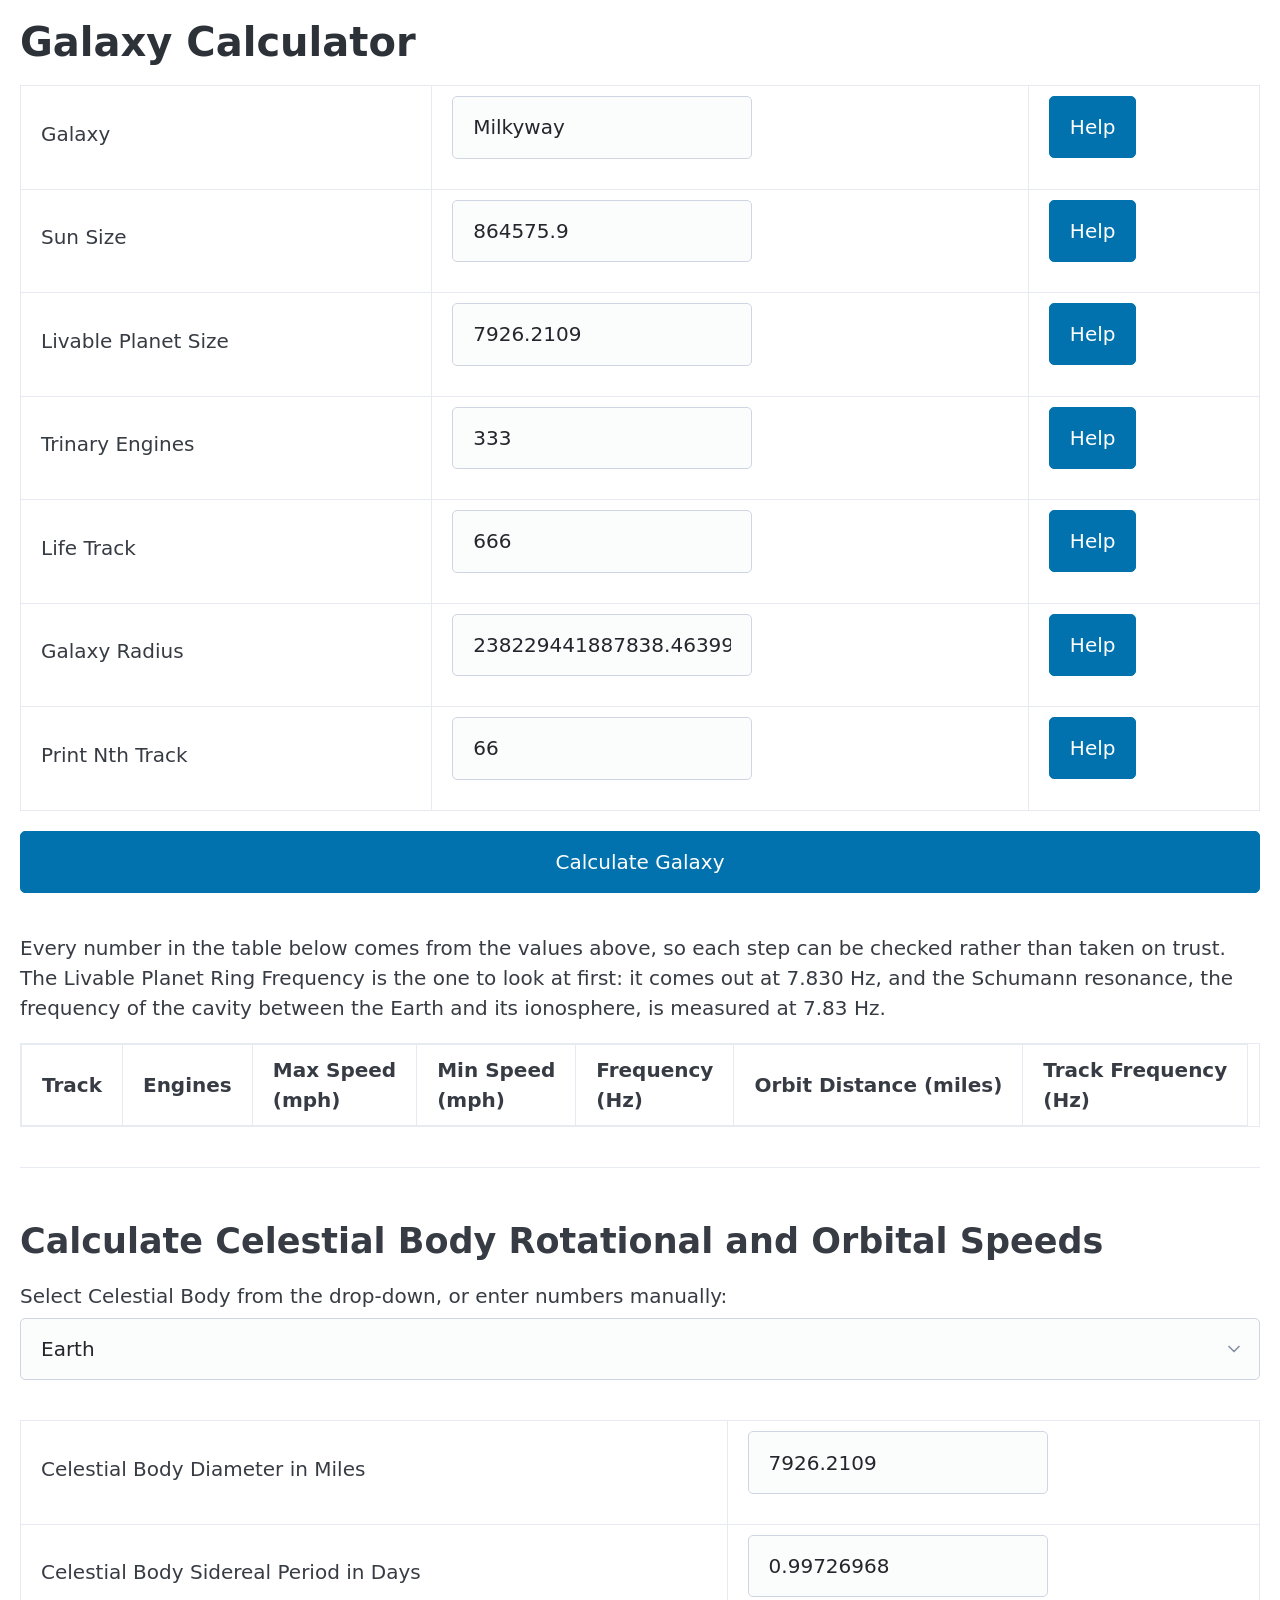
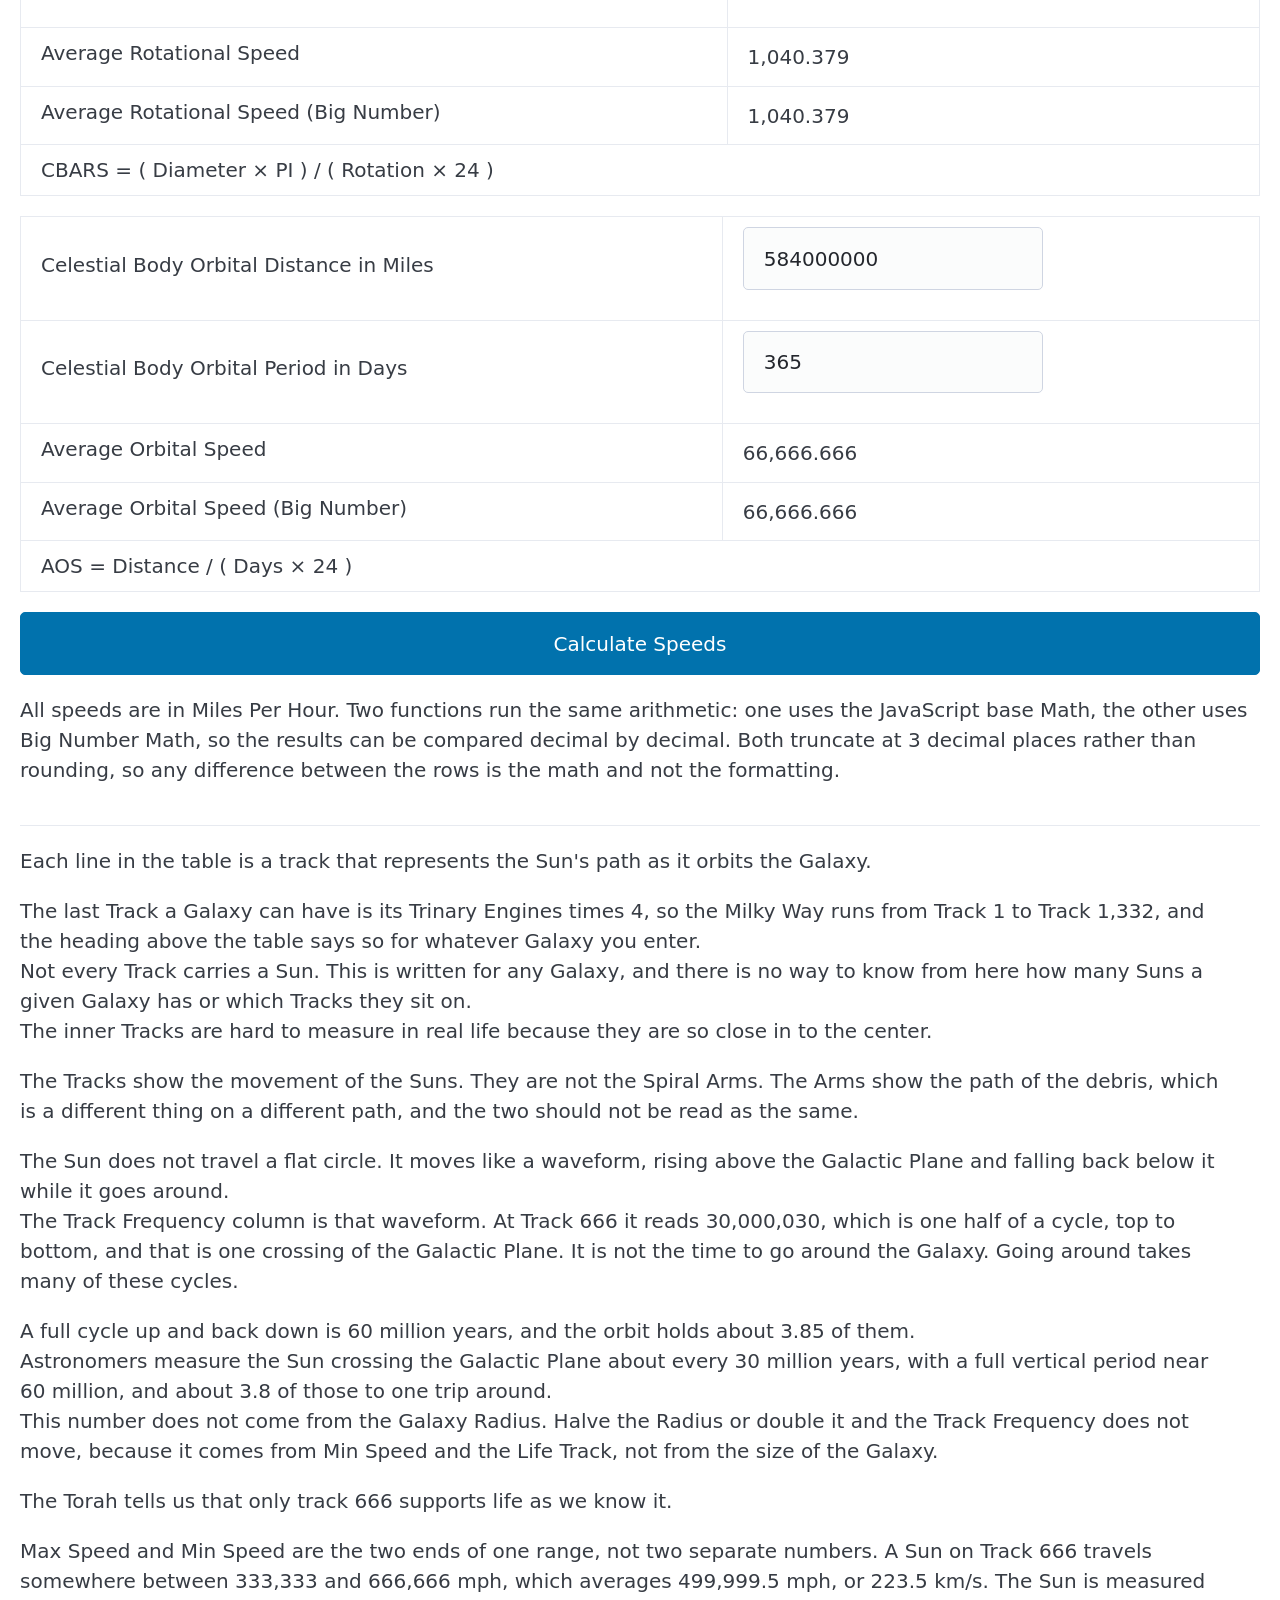
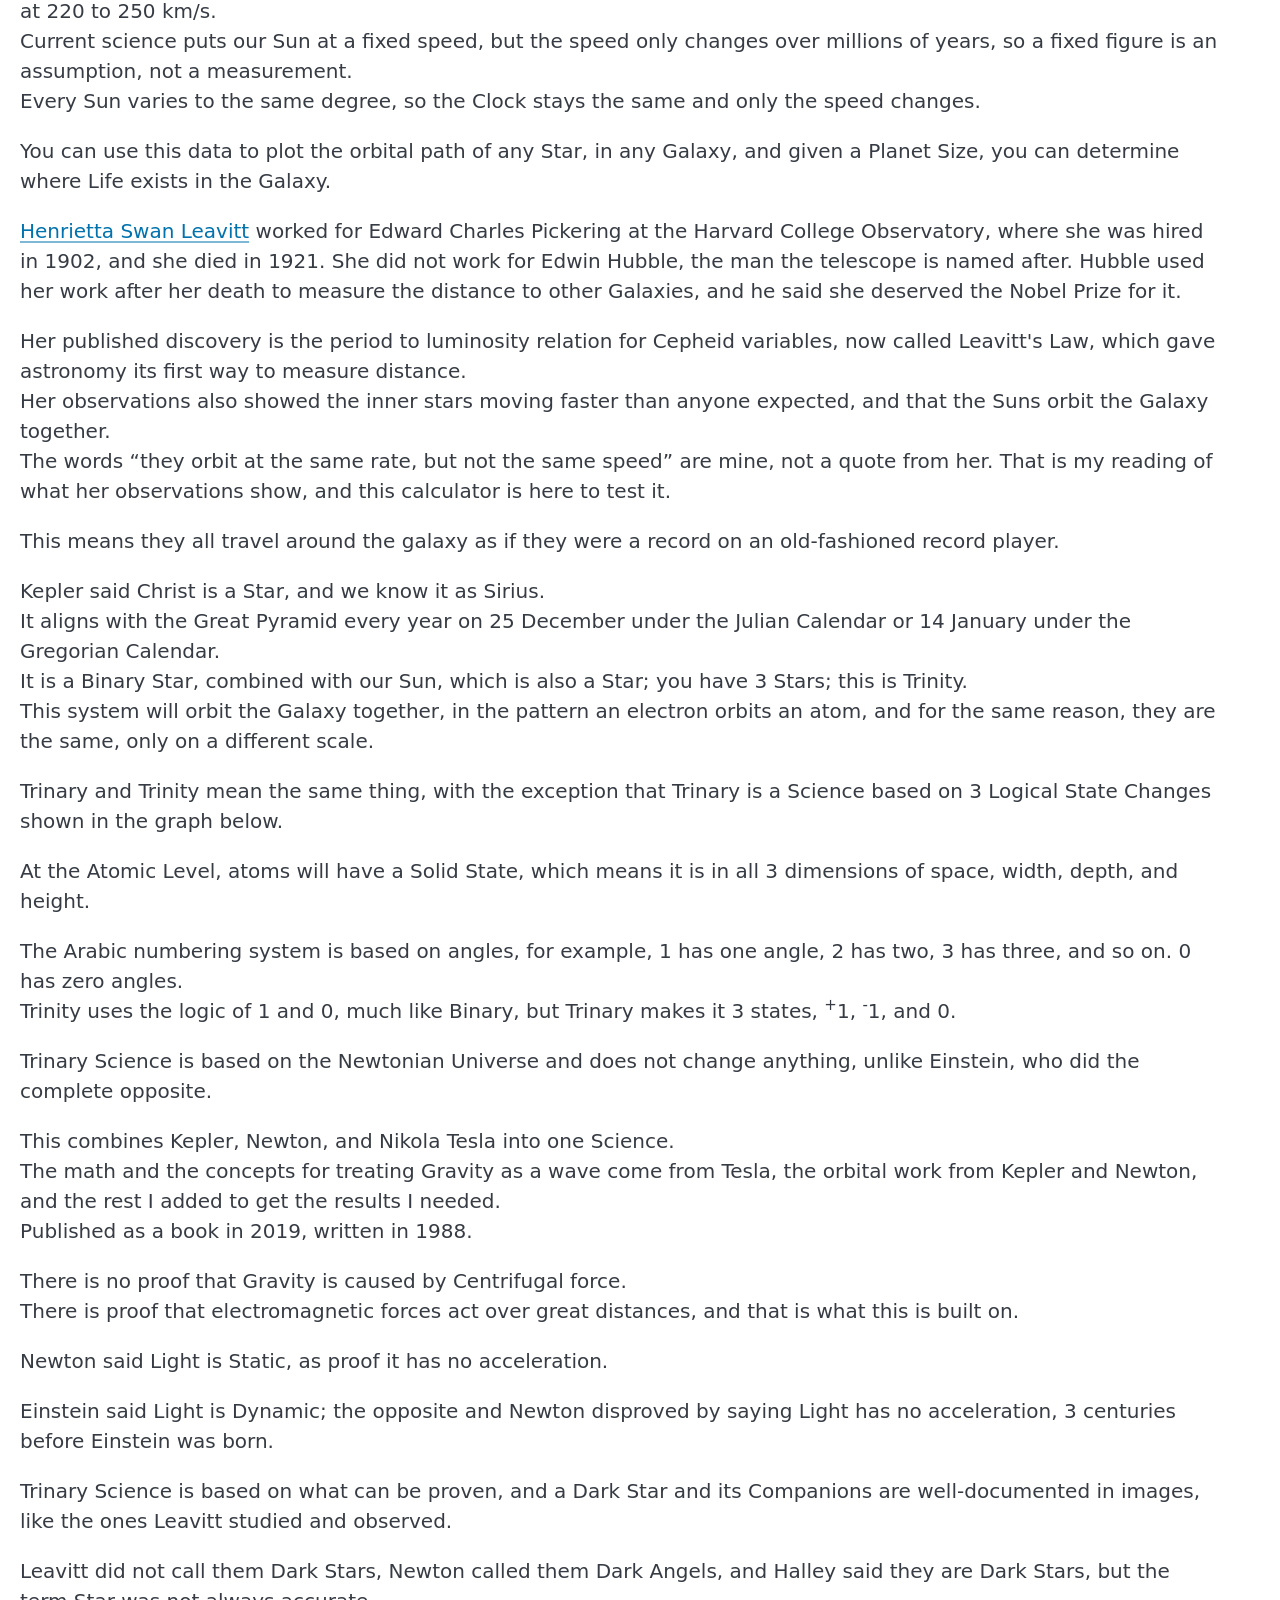
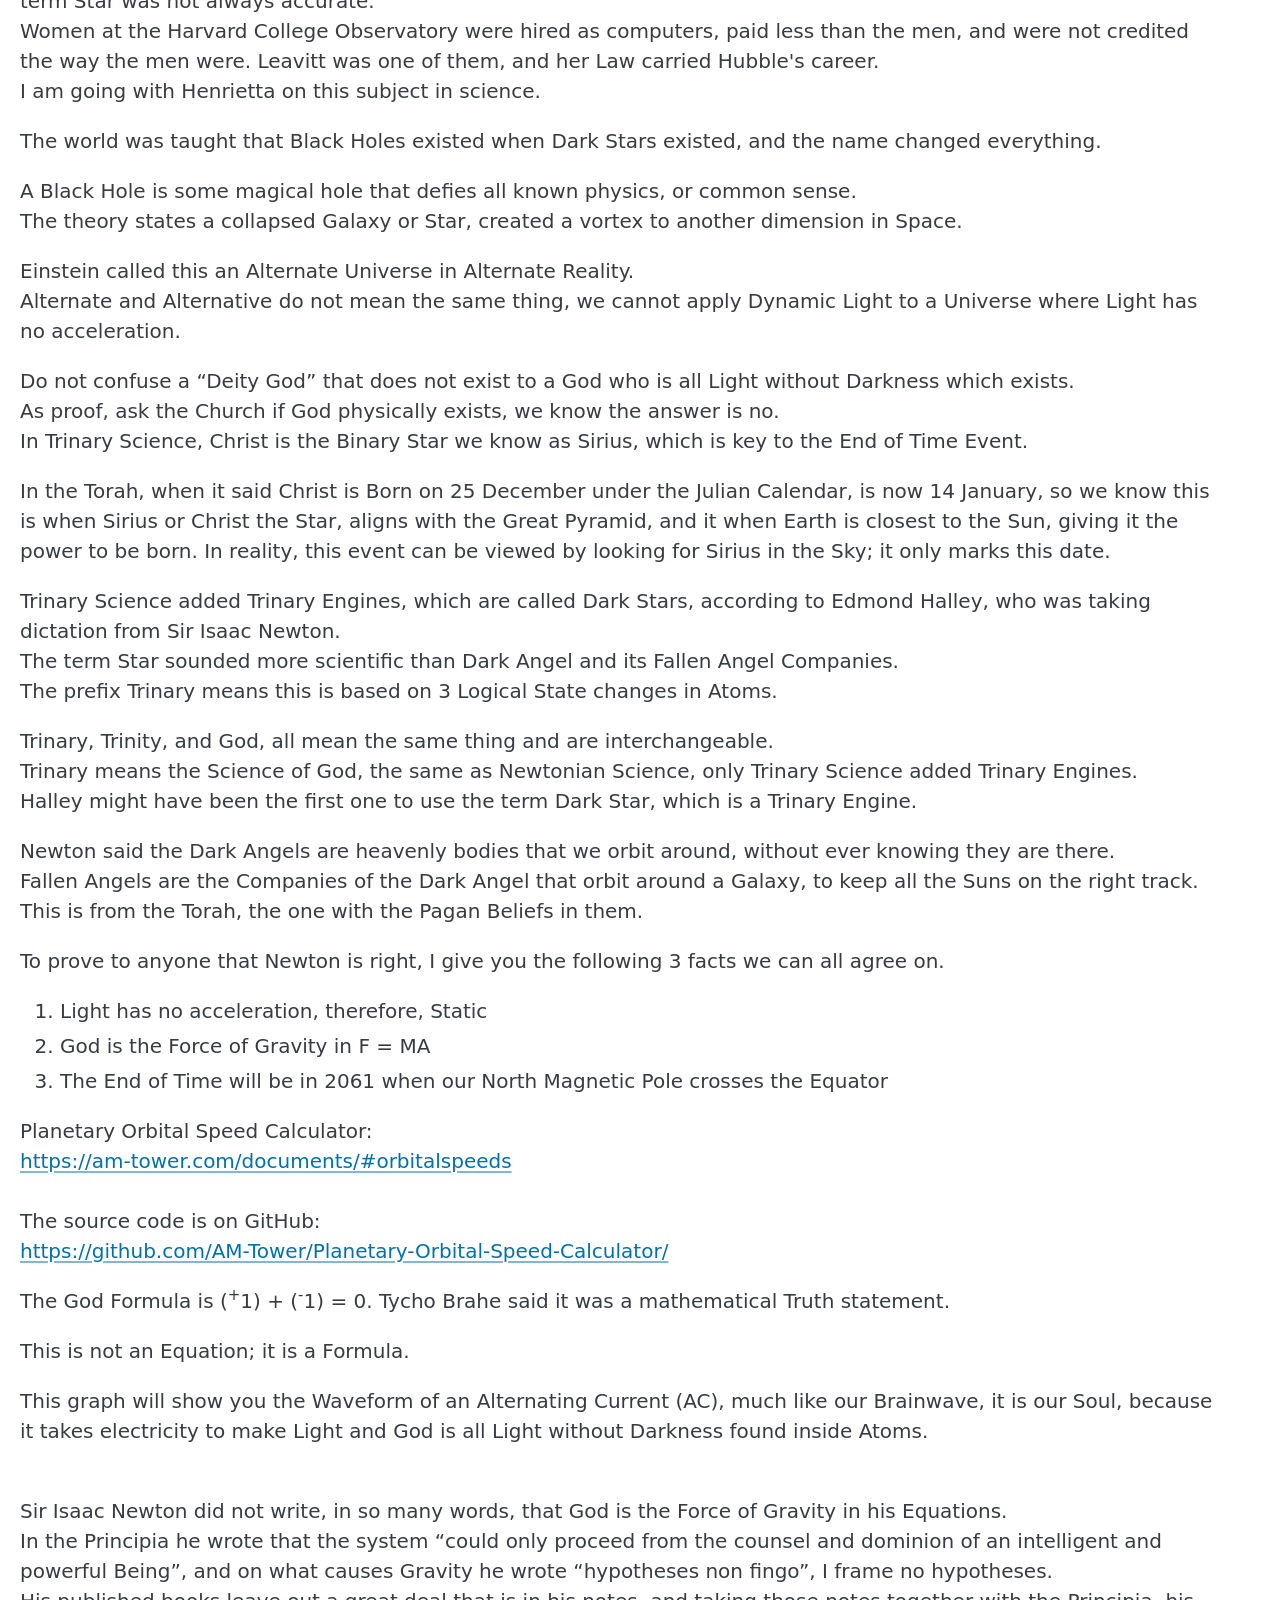
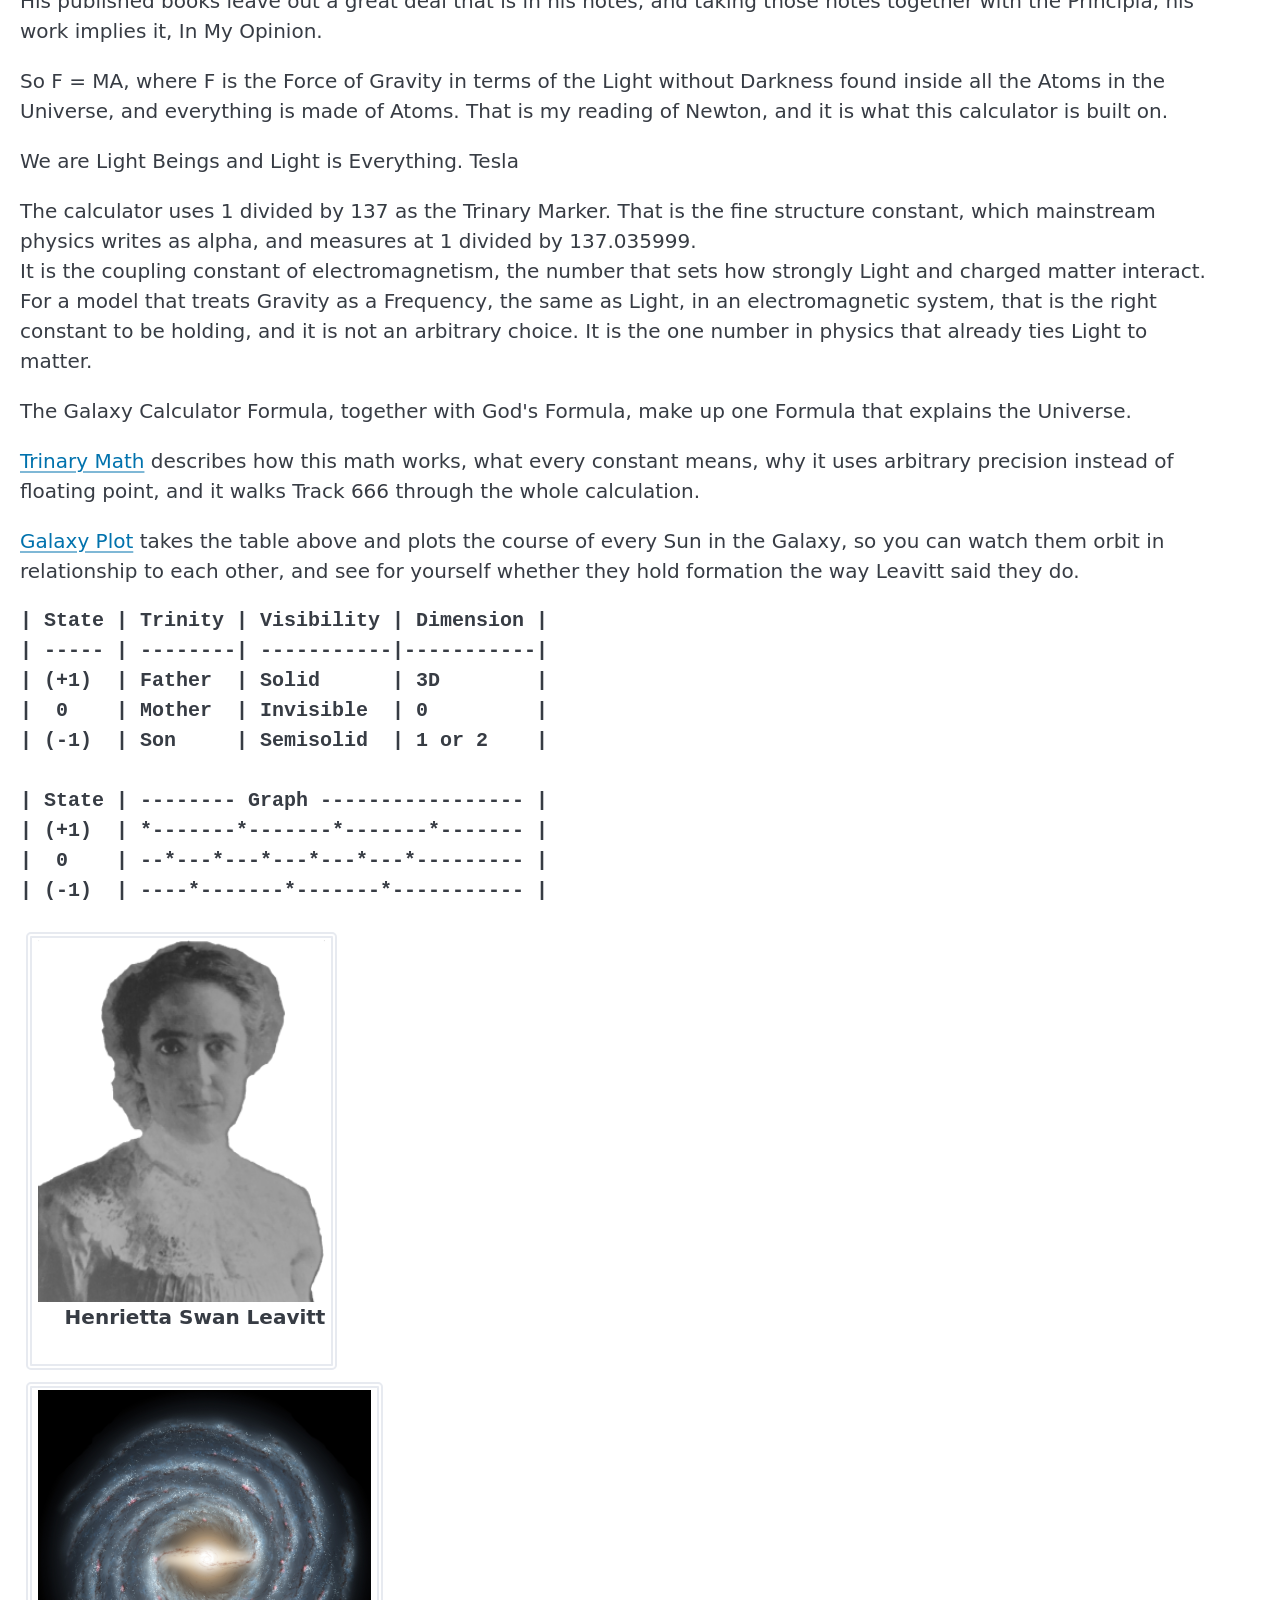
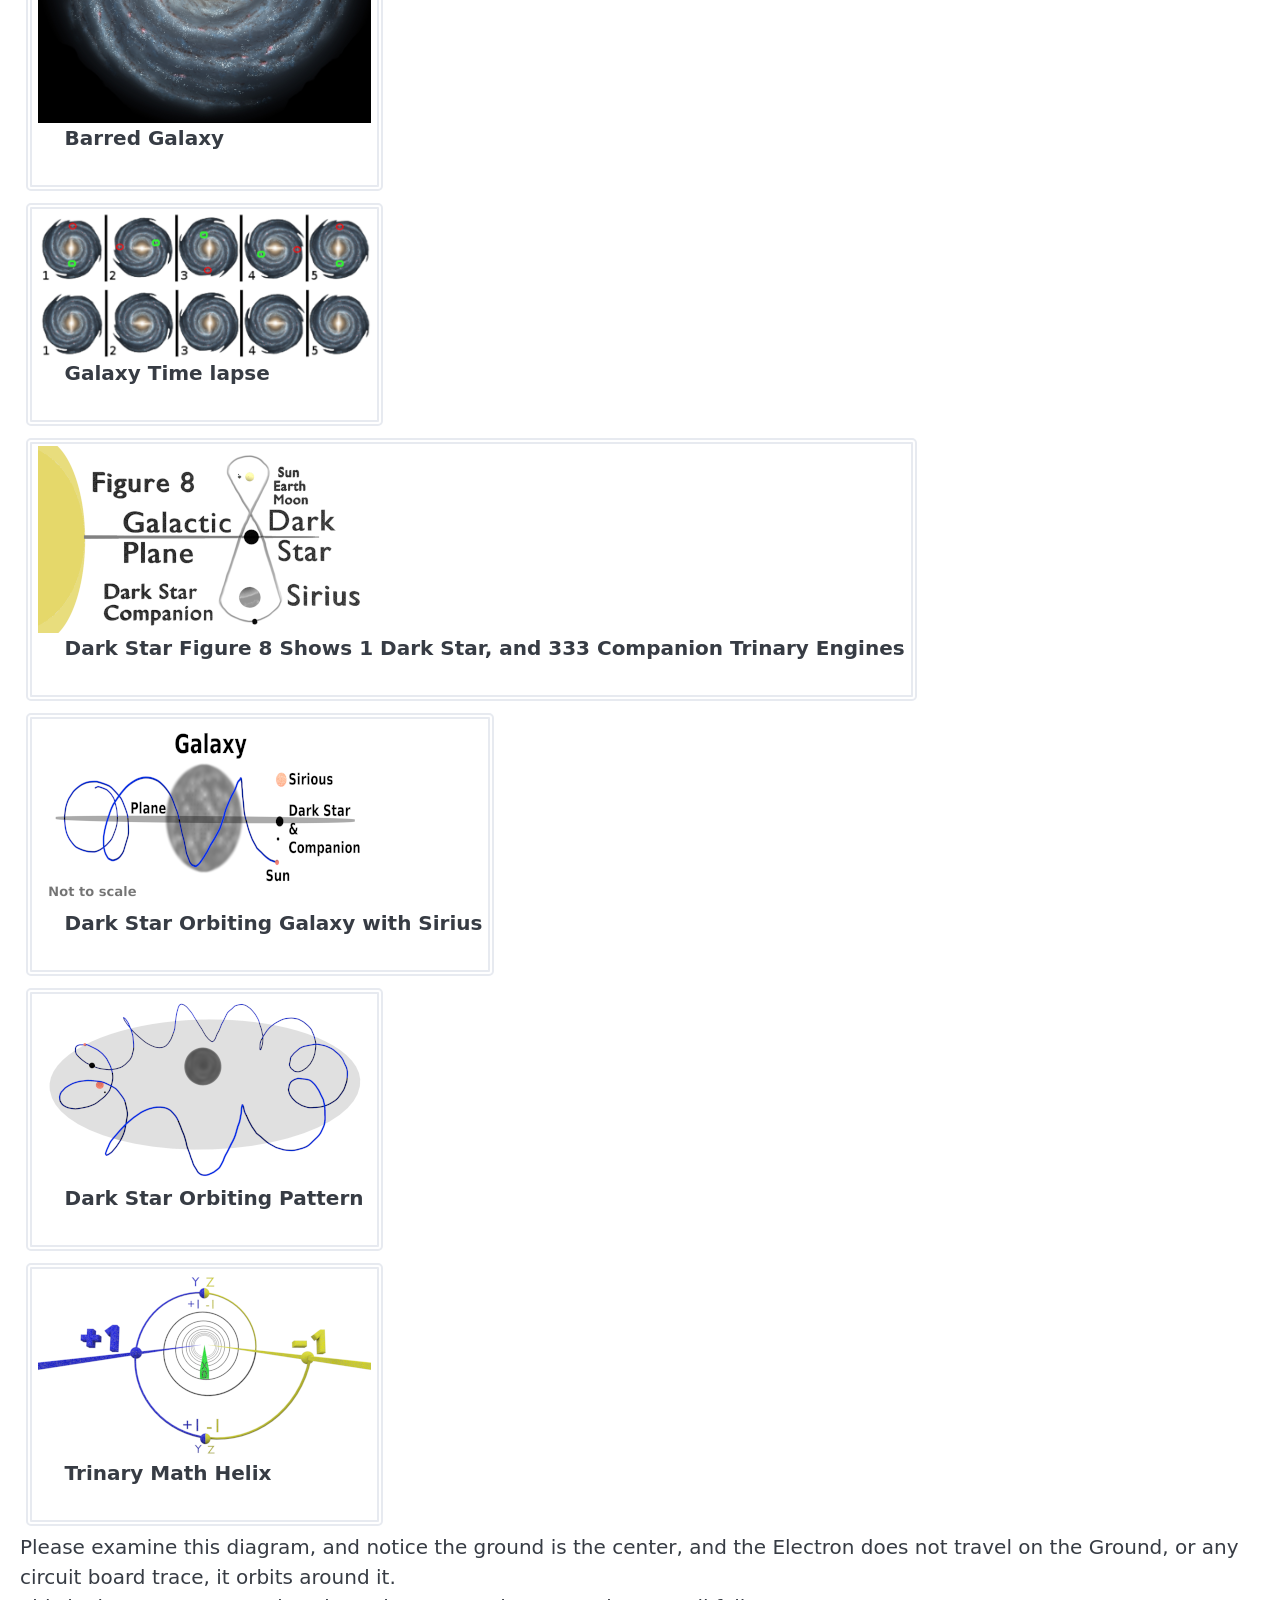
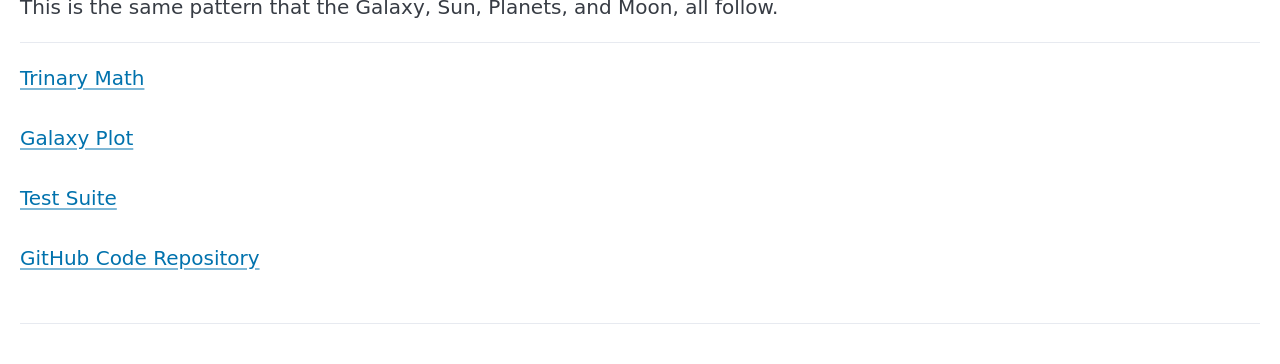
==== commit 3faa29cc: "Updates to conversion" ====
--- a/index.html
+++ b/index.html
@@ -1,523 +1,603 @@
-<!DOCTYPE html>
-<html lang="en">
-<head>
-    <title>AM-Tower Galaxy Calculator</title>
-    <meta charset="UTF-8">
-    <meta name="viewport" content="width=device-width, initial-scale=1.0">
-    <meta name="author" content="Jeffrey Scott Flesher" />
-    <meta name="created" content="1961-01-14T18:32:33.366699936" />
-    <meta name="changedby" content="Jeffrey Scott Flesher" />
-    <meta name="changed" content="2024-01-14T18:32:57.366666666" />
-    <meta name="description" content="Author: Jeffrey Scott Flesher, AM-Tower End of Time Simulator based on Wizards like Sir Isaac Newton and Nikola Tesla" />
-    <meta name="keywords" content="Light,Wizard,Kepler,Newton,Tesla,God,Universe,Physics,Sun,Jeffrey Scott Flesher" />
-    <link rel="shortcut icon" type="image/ico" href="favicon.ico" />
-    <link rel="stylesheet" href="1doc2rule.min.css" />
-    <script defer="defer" src="bignumber.js"></script>
-    <script defer="defer" src="bignumbermath.js"></script>
-    <script defer="defer" src="galaxycalculator.js"></script>
-</head>
-<body>
-
-    <h1>Galaxy Calculator</h1>
-
-    <div>
-        <form id="galaxyCalculatorForm" class="tableContainer">
-            <table id="myTable" class="ridge">
-                <tr class="ridge">
-                    <td class="ridge"><label class="medium-font" for="myGalaxy">Galaxy</label></td>
-                    <td class="ridge"><input class="medium-font wide-input" type="text" id="myGalaxy" name="myGalaxy" value="Milkyway"></td>
-                    <td class="ridge"><button class="medium-font" type="button" onclick="showHelp(1)">Help</button></td>
-                </tr>
-                <tr class="ridge">
-                    <td class="ridge"><label class="medium-font" for="mySunSize">Sun Size</label></td>
-                    <td class="ridge"><input class="medium-font wide-input" type="text" id="mySunSize" name="mySunSize" value="864575.9"></td>
-                    <td class="ridge"><button class="medium-font" type="button" onclick="showHelp(2)">Help</button></td>
-                </tr>
-                <tr class="ridge">
-                    <td class="ridge"><label class="medium-font" for="myLivablePlanetSize">Livable Planet Size</label></td>
-                    <td class="ridge"><input class="medium-font wide-input" type="text" id="myLivablePlanetSize" name="myLivablePlanetSize" value="7926.2109"></td>
-                    <td class="ridge"><button class="medium-font" type="button" onclick="showHelp(3)">Help</button></td>
-                </tr>
-                <tr class="ridge">
-                    <td class="ridge"><label class="medium-font" for="myTrinaryEngines">Trinary Engines</label></td>
-                    <td class="ridge"><input class="medium-font wide-input" type="text" id="myTrinaryEngines" name="myTrinaryEngines" value="333"></td>
-                    <td class="ridge"><button class="medium-font" type="button" onclick="showHelp(4)">Help</button></td>
-                </tr>
-                <tr class="ridge">
-                    <td class="ridge"><label class="medium-font" for="myLifeTrack">Life Track</label></td>
-                    <td class="ridge"><input class="medium-font wide-input" type="text" id="myLifeTrack" name="myLifeTrack" value="666"></td>
-                    <td class="ridge"><button class="medium-font" type="button" onclick="showHelp(7)">Help</button></td>
-                </tr>
-                <tr class="ridge">
-                    <td class="ridge"><label class="medium-font" for="myGalaxyRadius">Galaxy Radius</label></td>
-                    <td class="ridge"><input class="medium-font wide-input" type="text" id="myGalaxyRadius" name="myGalaxyRadius" value="238229441887838.4639953874"></td>
-                    <td class="ridge"><button class="medium-font" type="button" onclick="showHelp(5)">Help</button></td>
-                </tr>
-                <tr class="ridge">
-                    <td class="ridge"><label class="medium-font" for="myPrintNthTrack">Print Nth Track</label></td>
-                    <td class="ridge"><input class="medium-font" type="text" id="myPrintNthTrack" name="myPrintNthTrack" value="66"></td>
-                    <td class="ridge"><button class="medium-font" type="button" onclick="showHelp(6)">Help</button></td>
-                </tr>
-            </table>
-
-            <input class="buttonStyle medium-font" type="button" value="Calculate Galaxy" onclick="printValues()">
-        </form>
-    </div>
-
-    <div class="container">
-        <div id="helppopupHelp1" class="popupHelp medium-font">
-            <span class="popupHelp-close" onclick="closeHelp(1)">&times;</span>
-            <p class="medium-font">Enter the Name of the Galaxy, for example: Milkyway.</p>
-        </div>
-
-        <div id="helppopupHelp2" class="popupHelp medium-font">
-            <span class="popupHelp-close" onclick="closeHelp(2)">&times;</span>
-            <p class="medium-font">Enter the average size of the Sun, for example: 864,575.9 miles in diameter.</p>
-        </div>
-
-        <div id="helppopupHelp3" class="popupHelp medium-font">
-            <span class="popupHelp-close" onclick="closeHelp(3)">&times;</span>
-            <p class="medium-font">Enter the Livable Planet Size, for example: Earth is 7926.2109 miles in diameter.</p>
-        </div>
-
-        <div id="helppopupHelp4" class="popupHelp medium-font">
-            <span class="popupHelp-close" onclick="closeHelp(4)">&times;</span>
-            <p class="medium-font">Trinary means 3 logical states, meaning God.</p>
-            <p class="medium-font">Enter the Number of Trinary Engines, for example: The Milkyway has 333.</p>
-        </div>
-
-        <div id="helppopupHelp7" class="popupHelp medium-font">
-            <span class="popupHelp-close" onclick="closeHelp(7)">&times;</span>
-            <p class="medium-font">The Track that supports Life, for example: 666 in our Solar System.</p>
-            <p class="medium-font">
-                The Torah tells us Life is on Track 666, and that is our Galaxy, not every Galaxy, so you can change it.  <br />
-                This Track also sets the rate for every other Track, because they all orbit at the same rate, like a record player.  <br />
-                It must be a Track this Galaxy has, from 1 up to Trinary Engines times 4.  <br />
-                With 333 Trinary Engines that is 1 to 1,332, and out of range falls back to Trinary Engines times 2.
-            </p>
-        </div>
-
-        <div id="helppopupHelp5" class="popupHelp medium-font">
-            <span class="popupHelp-close" onclick="closeHelp(5)">&times;</span>
-            <p class="medium-font">Enter the Radius of the Galaxy, for example: The Milkyway has 241,828,072,282,107.5071453596951.</p>
-        </div>
-
-        <div id="helppopupHelp6" class="popupHelp medium-font">
-            <span class="popupHelp-close" onclick="closeHelp(6)">&times;</span>
-            <p class="medium-font">
-                Enter the Number of Track records to skip.  <br />
-                The smaller the number, the longer the list.  <br />
-                The number must be greater than 0, and less than 1,000.  <br />
-                For example: If you skip every 66 records, you get a list of 21 records.
-            </p>
-        </div>
-    </div>
-
-    <p class="medium-font bold-text" id="galaxyTitle"></p>
-
-    <div class="tableContainer" id="derivedValues"></div>
-
-    <p class="medium-font">
-        Every number in the table below comes from the values above, so each step can be checked
-        rather than taken on trust. <br />
-        The Livable Planet Ring Frequency is the one to look at first: it comes out at 7.830 Hz,
-        and the Schumann resonance, the frequency of the cavity between the Earth and its ionosphere,
-        is measured at 7.83 Hz.
-    </p>
-
-    <div class="tableContainer">
-        <table class="ridge tableContainer">
-            <thead class="ridge">
-                <tr class="ridge">
-                    <th class="medium-font ridge">Track</th>
-                    <th class="medium-font ridge">Engines</th>
-                    <th class="medium-font ridge">Max Speed<br />(mph)</th>
-                    <th class="medium-font ridge">Min Speed<br />(mph)</th>
-                    <th class="medium-font ridge">Frequency<br />(Hz)</th>
-                    <th class="medium-font ridge">Orbit Distance (miles)</th>
-                    <th class="medium-font ridge">Track Frequency<br />(Hz)</th>
-                </tr>
-            </thead>
-            <tbody id="myGalacticTable" class="medium-font">
-                <!-- Rows will be inserted here -->
-            </tbody>
-        </table>
-    </div>
-
-    <hr>
-
-    <div class="container">
-        <p class="medium-font">
-            Each line in the table is a track that represents the Sun&#39;s path as it orbits the Galaxy.
-        </p>
-
-        <p class="medium-font">
-            The last Track a Galaxy can have is its Trinary Engines times 4, so the Milky Way runs from
-            Track 1 to Track 1,332, and the heading above the table says so for whatever Galaxy you enter. <br />
-            Not every Track carries a Sun. This is written for any Galaxy, and there is no way to know from
-            here how many Suns a given Galaxy has or which Tracks they sit on. <br />
-            The inner Tracks are hard to measure in real life because they are so close in to the center.
-        </p>
-
-        <p class="medium-font">
-            The Tracks show the movement of the Suns. They are not the Spiral Arms.
-            The Arms show the path of the debris, which is a different thing on a different path,
-            and the two should not be read as the same.
-        </p>
-
-        <p class="medium-font">
-            The Sun does not travel a flat circle. It moves like a waveform, rising above the Galactic Plane
-            and falling back below it while it goes around. <br />
-            The Track Frequency column is that waveform. At Track 666 it reads 30,000,030, which is one half
-            of a cycle, top to bottom, and that is one crossing of the Galactic Plane.
-            It is not the time to go around the Galaxy. Going around takes many of these cycles.
-        </p>
-
-        <p class="medium-font">
-            A full cycle up and back down is 60 million years, and the orbit holds about 3.85 of them. <br />
-            Astronomers measure the Sun crossing the Galactic Plane about every 30 million years,
-            with a full vertical period near 60 million, and about 3.8 of those to one trip around. <br />
-            This number does not come from the Galaxy Radius. Halve the Radius or double it and the Track
-            Frequency does not move, because it comes from Min Speed and the Life Track,
-            not from the size of the Galaxy.
-        </p>
-
-        <p class="medium-font">
-            The Torah tells us that only track 666 supports life as we know it.
-        </p>
-
-        <p class="medium-font">
-            Max Speed and Min Speed are the two ends of one range, not two separate numbers.
-            A Sun on Track 666 travels somewhere between 333,333 and 666,666 mph, which averages
-            499,999.5 mph, or 223.5 km/s. The Sun is measured at 220 to 250 km/s. <br />
-            Current science puts our Sun at a fixed speed, but the speed only changes over millions of years,
-            so a fixed figure is an assumption, not a measurement. <br />
-            Every Sun varies to the same degree, so the Clock stays the same and only the speed changes.
-        </p>
-
-        <p class="medium-font">
-            You can use this data to plot the orbital path of any Star, in any Galaxy, and given a Planet Size, you can determine where Life exists in the Galaxy.
-        </p>
-
-        <p class="medium-font">
-            <a href="https://en.wikipedia.org/wiki/Henrietta_Swan_Leavitt" target="_blank">Henrietta Swan Leavitt</a>
-            worked for Edward Charles Pickering at the Harvard College Observatory, where she was hired in 1902,
-            and she died in 1921. She did not work for Edwin Hubble, the man the telescope is named after.
-            Hubble used her work after her death to measure the distance to other Galaxies, and he said she
-            deserved the Nobel Prize for it.
-        </p>
-
-        <p class="medium-font">
-            Her published discovery is the period to luminosity relation for Cepheid variables, now called
-            Leavitt&#39;s Law, which gave astronomy its first way to measure distance. <br />
-            Her observations also showed the inner stars moving faster than anyone expected, and that the Suns
-            orbit the Galaxy together. <br />
-            The words <q>they orbit at the same rate, but not the same speed</q> are mine, not a quote from her.
-            That is my reading of what her observations show, and this calculator is here to test it.
-        </p>
-
-        <p class="medium-font">
-            This means they all travel around the galaxy as if they were a record on an old-fashioned record player.
-        </p>
-
-        <p class="medium-font">
-            Kepler said Christ is a Star, and we know it as Sirius.  <br />
-            It aligns with the Great Pyramid every year on 25 December under the Julian Calendar or 14 January under the Gregorian Calendar.  <br />
-            It is a Binary Star, combined with our Sun, which is also a Star; you have 3 Stars; this is Trinity. <br />
-            This system will orbit the Galaxy together, in the pattern an electron orbits an atom, and for the same reason, they are the same, only on a different scale.
-        </p>
-
-        <p class="medium-font">
-            Trinary and Trinity mean the same thing, with the exception that Trinary is a Science based on 3 Logical State Changes shown in the graph below.
-        </p>
-
-        <p class="medium-font">
-            At the Atomic Level, atoms will have a Solid State, which means it is in all 3 dimensions of space, width, depth, and height.
-        </p>
-
-        <p class="medium-font">
-            The Arabic numbering system is based on angles, for example, 1 has one angle, 2 has two, 3 has three, and so on. 0 has zero angles. <br />
-            Trinity uses the logic of 1 and 0, much like Binary, but Trinary makes it 3 states, <sup>+</sup>1, <sup>-</sup>1, and 0.
-        </p>
-
-        <p class="medium-font">
-            Trinary Science is based on the Newtonian Universe and does not change anything, unlike Einstein, who did the complete opposite.
-        </p>
-
-        <p class="medium-font">
-            This combines Kepler, Newton, and Nikola Tesla into one Science. <br />
-            The math and the concepts for treating Gravity as a wave come from Tesla,
-            the orbital work from Kepler and Newton, and the rest I added to get the results I needed. <br />
-            Published as a book in 2019, written in 1988.
-        </p>
-
-        <p class="medium-font">
-            There is no proof that Gravity is caused by Centrifugal force. <br />
-            There is proof that electromagnetic forces act over great distances, and that is what this is built on.
-        </p>
-
-        <p class="medium-font">
-            Newton said Light is Static, as proof it has no acceleration.
-        </p>
-
-        <p class="medium-font">
-            Einstein said Light is Dynamic; the opposite and Newton disproved by saying Light has no acceleration, 3 centuries before Einstein was born.
-        </p>
-
-        <p class="medium-font">
-            Trinary Science is based on what can be proven, and a Dark Star and its Companions are well-documented in images, like the ones Leavitt studied and observed.
-        </p>
-
-        <p class="medium-font">
-            Leavitt did not call them Dark Stars, Newton called them Dark Angels, and Halley said they are Dark Stars, but the term Star was not always accurate. <br />
-            Women at the Harvard College Observatory were hired as computers, paid less than the men, and were not
-            credited the way the men were. Leavitt was one of them, and her Law carried Hubble&#39;s career. <br />
-            I am going with Henrietta on this subject in science.
-        </p>
-
-        <p class="medium-font">
-            The world was taught that Black Holes existed when Dark Stars existed, and the name changed everything.
-        </p>
-
-        <p class="medium-font">
-            A Black Hole is some magical hole that defies all known physics, or common sense. <br />
-            The theory states a collapsed Galaxy or Star, created a vortex to another dimension in Space.
-        </p>
-
-        <p class="medium-font">
-            Einstein called this an Alternate Universe in Alternate Reality. <br />
-            Alternate and Alternative do not mean the same thing, we cannot apply Dynamic Light to a Universe where Light has no acceleration.
-        </p>
-
-        <p class="medium-font">
-            Do not confuse a <q>Deity God</q> that does not exist to a God who is all Light without Darkness which exists.<br />
-            As proof, ask the Church if God physically exists, we know the answer is no.<br />
-            In Trinary Science, Christ is the Binary Star we know as Sirius, which is key to the End of Time Event.
-        </p>
-
-        <p class="medium-font">
-            In the Torah, when it said Christ is Born on 25 December under the Julian Calendar, is now 14 January,
-            so we know this is when Sirius or Christ the Star, aligns with the Great Pyramid,
-            and it when Earth is closest to the Sun, giving it the power to be born.
-            In reality, this event can be viewed by looking for Sirius in the Sky; it only marks this date.
-        </p>
-
-        <p class="medium-font">
-            Trinary Science added Trinary Engines, which are called Dark Stars, according to Edmond Halley, who was taking dictation from Sir Isaac Newton. <br />
-            The term Star sounded more scientific than Dark Angel and its Fallen Angel Companies. <br />
-            The prefix Trinary means this is based on 3 Logical State changes in Atoms.
-        </p>
-
-        <p class="medium-font">
-            Trinary, Trinity, and God, all mean the same thing and are interchangeable.<br />
-            Trinary means the Science of God, the same as Newtonian Science, only Trinary Science added Trinary Engines. <br />
-            Halley might have been the first one to use the term Dark Star, which is a Trinary Engine.
-        </p>
-
-        <p class="medium-font">
-            Newton said the Dark Angels are heavenly bodies that we orbit around, without ever knowing they are there. <br />
-            Fallen Angels are the Companies of the Dark Angel that orbit around a Galaxy, to keep all the Suns on the right track. <br />
-            This is from the Torah, the one with the Pagan Beliefs in them.
-        </p>
-
-        <p class="medium-font">
-            To prove to anyone that Newton is right, I give you the following 3 facts we can all agree on.
-        </p>
-
-        <ol>
-            <li>Light has no acceleration, therefore, Static </li>
-            <li>God is the Force of Gravity in F = MA </li>
-            <li>The End of Time will be in 2061 when our North Magnetic Pole crosses the Equator </li>
-        </ol>
-
-        <p class="medium-font">
-            Planetary Orbital Speed Calculator:<br />
-            <a class="medium-font" href="https://github.com/AM-Tower/Galaxy-Calculator/" target="_blank">https://am-tower.com/documents/#orbitalspeeds</a><br /><br />
-            The source code is on GitHub:<br />
-            <a class="medium-font" href="https://github.com/AM-Tower/Galaxy-Calculator/" target="_blank">https://github.com/AM-Tower/Planetary-Orbital-Speed-Calculator/</a><br />
-        </p>
-
-        <p class="medium-font">
-            The God Formula is (<sup>+</sup>1) + (<sup>-</sup>1) = 0. Tycho Brahe said it was a mathematical Truth statement.
-        </p>
-
-        <p class="medium-font">
-            This is not an Equation; it is a Formula.
-        </p>
-
-        <p class="medium-font">
-            This graph will show you the Waveform of an Alternating Current (AC),
-            much like our Brainwave, it is our Soul, because it takes electricity to make Light and God is all Light without Darkness found inside Atoms. <br /><br />
-        </p>
-
-        <p class="medium-font">
-            Sir Isaac Newton did not write, in so many words, that God is the Force of Gravity in his Equations. <br />
-            In the Principia he wrote that the system <q>could only proceed from the counsel and dominion of an
-            intelligent and powerful Being</q>, and on what causes Gravity he wrote
-            <q>hypotheses non fingo</q>, I frame no hypotheses. <br />
-            His published books leave out a great deal that is in his notes, and taking those notes together
-            with the Principia, his work implies it, In My Opinion.
-        </p>
-
-        <p class="medium-font">
-            So F = MA, where F is the Force of Gravity in terms of the Light without Darkness found inside all the
-            Atoms in the Universe, and everything is made of Atoms. That is my reading of Newton, and it is what
-            this calculator is built on.
-        </p>
-
-        <p class="medium-font">
-            We are Light Beings and Light is Everything. Tesla
-        </p>
-
-        <p class="medium-font">
-            The calculator uses 1 divided by 137 as the Trinary Marker. That is the fine structure constant,
-            which mainstream physics writes as alpha, and measures at 1 divided by 137.035999. <br />
-            It is the coupling constant of electromagnetism, the number that sets how strongly Light and
-            charged matter interact. For a model that treats Gravity as a Frequency, the same as Light,
-            in an electromagnetic system, that is the right constant to be holding, and it is not an
-            arbitrary choice. It is the one number in physics that already ties Light to matter.
-        </p>
-
-        <p class="medium-font">
-            The Galaxy Calculator Formula, together with God&#39;s Formula, make up one Formula that explains the Universe.
-        </p>
-
-        <p class="medium-font">
-            <a class="medium-font" href="Trinary.Math.html">Trinary Math</a> describes how this math works,
-            what every constant means, why it uses arbitrary precision instead of floating point,
-            and it walks Track 666 through the whole calculation.
-        </p>
-
-        <p class="medium-font">
-            <a class="medium-font" href="galaxy.plot.html">Galaxy Plot</a> takes the table above and plots the course
-            of every Sun in the Galaxy, so you can watch them orbit in relationship to each other,
-            and see for yourself whether they hold formation the way Leavitt said they do.
-        </p>
-
-        <p class="monospace-paragraph medium-font bold-text">
-
-            | State | Trinity | Visibility | Dimension |<br />
-            | ----- | --------| -----------|-----------|<br />
-            | (+1)&nbsp; | Father&nbsp; | Solid&nbsp;&nbsp;&nbsp;&nbsp;&nbsp; | 3D&nbsp;&nbsp;&nbsp;&nbsp;&nbsp;&nbsp;&nbsp; |<br />
-            | &nbsp;0&nbsp;&nbsp;&nbsp; | Mother&nbsp; | Invisible&nbsp; | 0&nbsp;&nbsp;&nbsp;&nbsp;&nbsp;&nbsp;&nbsp;&nbsp; |<br />
-            | (-1)&nbsp; | Son&nbsp;&nbsp;&nbsp;&nbsp; | Semisolid&nbsp; | 1 or 2&nbsp;&nbsp;&nbsp; |<br /><br />
-
-            | State | -------- Graph ----------------- |<br />
-            | (+1)&nbsp; | *-------*-------*-------*------- |<br />
-            |  &nbsp;0&nbsp;&nbsp;&nbsp; | --*---*---*---*---*---*--------- |<br />
-            | (-1)&nbsp; | ----*-------*-------*----------- |<br />
-        </p>
-
-    </div>
-    <div class="boxit_container">
-        <!-- 1. Henrietta Swan Leavitt -->
-        <div class="image-container">
-            <img id="image1" class="thumbnail" src="Henrietta.Swan.Leavitt.thumbnail.png" alt="Henrietta Swan Leavitt" title="Henrietta Swan Leavitt" onclick="showPopup('popupContainer1', 'Henrietta.Swan.Leavitt.png')">
-        </div>
-        <div id="popupContainer1" class="popupContainer" onclick="closePopup('popupContainer1')">
-            <img class="popupImage" src="Henrietta.Swan.Leavitt.png" alt="Henrietta Swan Leavitt" title="Henrietta Swan Leavitt">
-        </div>
-        <div class="text_indent bold-text medium-font">
-            Henrietta Swan Leavitt<br /><br />
-        </div>
-    </div>
-    <br />
-    <div class="boxit_container">
-        <!-- 2. Barred Galaxy -->
-        <div class="image-container">
-            <img id="image2" class="thumbnail" src="barred-galaxy-mwart_spitzer_f50.thumbnail.png" alt="Barred Galaxy" title="Barred Galaxy" onclick="showPopup('popupContainer2', 'barred-galaxy-mwart_spitzer_f50.png')">
-        </div>
-        <div id="popupContainer2" class="popupContainer" onclick="closePopup('popupContainer2')">
-            <img class="popupImage" src="barred-galaxy-mwart_spitzer_f50.png" alt="Barred Galaxy" title="Barred Galaxy">
-        </div>
-        <div class="text_indent bold-text medium-font">
-            Barred Galaxy<br /><br />
-        </div>
-    </div>
-    <br />
-    <div class="boxit_container">
-        <!-- 3. Galaxy Time lapse markers -->
-        <div class="image-container">
-            <img id="image3" class="thumbnail" src="galaxy.thumbnail.png" alt="Galaxy Time lapse" title="Galaxy Time lapse" onclick="showPopup('popupContainer3', 'galaxy.png')">
-        </div>
-        <div id="popupContainer3" class="popupContainer" onclick="closePopup('popupContainer3')">
-            <img class="popupImage" src="galaxy.png" alt="Galaxy Time lapse" title="Galaxy Time lapse">
-        </div>
-        <div class="text_indent bold-text medium-font">
-            Galaxy Time lapse<br /><br />
-        </div>
-    </div>
-    <br />
-    <div class="boxit_container">
-        <!-- 4. Dark Star Figure 8 -->
-        <div class="image-container">
-            <img id="image4" class="thumbnail" src="dark-star-222.thumbnail.png" alt="Dark Star Figure 8" title="Dark Star Figure 8" onclick="showPopup('popupContainer4', 'dark-star-222.png')">
-        </div>
-        <div id="popupContainer4" class="popupContainer" onclick="closePopup('popupContainer4')">
-            <img class="popupImage" src="dark-star-222.png" alt="Dark Star Figure 8" title="Dark Star Figure 8">
-        </div>
-        <div class="text_indent bold-text medium-font">
-            Dark Star Figure 8 Shows 1 Dark Star, and 333 Companion Trinary Engines<br /><br />
-        </div>
-    </div>
-    <br />
-    <div class="boxit_container">
-        <!-- 5. Dark Star Orbiting Galaxy with Sirius -->
-        <div class="image-container">
-            <img id="image5" class="thumbnail" src="dark-star-460.thumbnail.png" alt="Dark Star Orbiting Galaxy with Sirius" title="Dark Star Orbiting Galaxy with Sirius" onclick="showPopup('popupContainer5', 'dark-star-460.png')">
-        </div>
-        <div id="popupContainer5" class="popupContainer" onclick="closePopup('popupContainer5')">
-            <img class="popupImage" src="dark-star-460.png" alt="Dark Star Orbiting Galaxy with Sirius" title="Dark Star Orbiting Galaxy with Sirius">
-        </div>
-        <div class="text_indent bold-text medium-font">
-            Dark Star Orbiting Galaxy with Sirius<br /><br />
-        </div>
-    </div>
-    <br />
-    <div class="boxit_container">
-        <!-- 6. Dark Star Orbiting Pattern -->
-        <div class="image-container">
-            <img id="image6" class="thumbnail" src="dark-star-1391.thumbnail.png" alt="Dark Star Orbiting Pattern" title="Dark Star Orbiting Pattern" onclick="showPopup('popupContainer6', 'dark-star-1391.png')">
-        </div>
-        <div id="popupContainer6" class="popupContainer" onclick="closePopup('popupContainer6')">
-            <img class="popupImage" src="dark-star-1391.png" alt="Dark Star Orbiting Pattern" title="Dark Star Orbiting Pattern">
-        </div>
-        <div class="text_indent bold-text medium-font">
-            Dark Star Orbiting Pattern<br /><br />
-        </div>
-    </div>
-    <br />
-    <div class="boxit_container">
-        <!-- 7. Trinary Math Helix -->
-        <div class="image-container">
-            <img id="image7" class="thumbnail" src="trinary-math-helix-0026.thumbnail.png" alt="Trinary Math Helix" title="Trinary Math Helix" onclick="showPopup('popupContainer7', 'trinary-math-helix-0026.png')">
-        </div>
-        <div id="popupContainer7" class="popupContainer" onclick="closePopup('popupContainer7')">
-            <img class="popupImage" src="trinary-math-helix-0026.png" alt="Trinary Math Helix" title="Trinary Math Helix">
-        </div>
-        <div class="text_indent bold-text medium-font">
-            Trinary Math Helix<br /><br />
-        </div>
-    </div>
-
-    <p class="medium-font">
-        ​Please examine this diagram, and notice the ground is the center, and the Electron does not travel on the Ground, or any circuit board trace, it orbits around it. <br />
-        This is the same pattern that the Galaxy, Sun, Planets, and Moon, all follow.
-    </p>
-
-    <hr />
-
-    <p class="container">
-        <a class="medium-font" href="Trinary.Math.html">Trinary Math</a>
-        <br /><br />
-        <a class="medium-font" href="galaxy.plot.html">Galaxy Plot</a>
-        <br /><br />
-        <a class="medium-font" href="test.html">Test Suite</a>
-        <br /><br />
-        <a class="medium-font" href="https://github.com/AM-Tower/Galaxy-Calculator/" target="_blank">GitHub Code Repository</a>
-        <br /><br />
-    </p>
-
-    <hr />
-</body>
-</html>
+<!DOCTYPE html>
+<html lang="en">
+<head>
+    <title>AM-Tower Galaxy Calculator</title>
+    <meta charset="UTF-8">
+    <meta name="viewport" content="width=device-width, initial-scale=1.0">
+    <meta name="author" content="Jeffrey Scott Flesher" />
+    <meta name="created" content="1961-01-14T18:32:33.366699936" />
+    <meta name="changedby" content="Jeffrey Scott Flesher" />
+    <meta name="changed" content="2024-01-14T18:32:57.366666666" />
+    <meta name="description" content="Author: Jeffrey Scott Flesher, AM-Tower End of Time Simulator based on Wizards like Sir Isaac Newton and Nikola Tesla" />
+    <meta name="keywords" content="Light,Wizard,Kepler,Newton,Tesla,God,Universe,Physics,Sun,Jeffrey Scott Flesher" />
+    <link rel="shortcut icon" type="image/ico" href="favicon.ico" />
+    <link rel="stylesheet" href="pico.min.css" />
+    <link rel="stylesheet" href="galaxy.css" />
+    <script defer="defer" src="bignumber.js"></script>
+    <script defer="defer" src="bignumbermath.js"></script>
+    <script defer="defer" src="galaxycalculator.js"></script>
+</head>
+<body>
+
+    <h1>Galaxy Calculator</h1>
+
+    <div>
+        <form id="galaxyCalculatorForm" class="tableContainer">
+            <table id="myTable" class="ridge">
+                <tr class="ridge">
+                    <td class="ridge"><label class="medium-font" for="myGalaxy">Galaxy</label></td>
+                    <td class="ridge"><input class="medium-font wide-input" type="text" id="myGalaxy" name="myGalaxy" value="Milkyway"></td>
+                    <td class="ridge"><button class="medium-font" type="button" onclick="showHelp(1)">Help</button></td>
+                </tr>
+                <tr class="ridge">
+                    <td class="ridge"><label class="medium-font" for="mySunSize">Sun Size</label></td>
+                    <td class="ridge"><input class="medium-font wide-input" type="text" id="mySunSize" name="mySunSize" value="864575.9"></td>
+                    <td class="ridge"><button class="medium-font" type="button" onclick="showHelp(2)">Help</button></td>
+                </tr>
+                <tr class="ridge">
+                    <td class="ridge"><label class="medium-font" for="myLivablePlanetSize">Livable Planet Size</label></td>
+                    <td class="ridge"><input class="medium-font wide-input" type="text" id="myLivablePlanetSize" name="myLivablePlanetSize" value="7926.2109"></td>
+                    <td class="ridge"><button class="medium-font" type="button" onclick="showHelp(3)">Help</button></td>
+                </tr>
+                <tr class="ridge">
+                    <td class="ridge"><label class="medium-font" for="myTrinaryEngines">Trinary Engines</label></td>
+                    <td class="ridge"><input class="medium-font wide-input" type="text" id="myTrinaryEngines" name="myTrinaryEngines" value="333"></td>
+                    <td class="ridge"><button class="medium-font" type="button" onclick="showHelp(4)">Help</button></td>
+                </tr>
+                <tr class="ridge">
+                    <td class="ridge"><label class="medium-font" for="myLifeTrack">Life Track</label></td>
+                    <td class="ridge"><input class="medium-font wide-input" type="text" id="myLifeTrack" name="myLifeTrack" value="666"></td>
+                    <td class="ridge"><button class="medium-font" type="button" onclick="showHelp(7)">Help</button></td>
+                </tr>
+                <tr class="ridge">
+                    <td class="ridge"><label class="medium-font" for="myGalaxyRadius">Galaxy Radius</label></td>
+                    <td class="ridge"><input class="medium-font wide-input" type="text" id="myGalaxyRadius" name="myGalaxyRadius" value="238229441887838.4639953874"></td>
+                    <td class="ridge"><button class="medium-font" type="button" onclick="showHelp(5)">Help</button></td>
+                </tr>
+                <tr class="ridge">
+                    <td class="ridge"><label class="medium-font" for="myPrintNthTrack">Print Nth Track</label></td>
+                    <td class="ridge"><input class="medium-font wide-input" type="text" id="myPrintNthTrack" name="myPrintNthTrack" value="66"></td>
+                    <td class="ridge"><button class="medium-font" type="button" onclick="showHelp(6)">Help</button></td>
+                </tr>
+            </table>
+
+            <input class="buttonStyle medium-font" type="button" value="Calculate Galaxy" onclick="printValues()">
+        </form>
+    </div>
+
+    <div class="container">
+        <div id="helppopupHelp1" class="popupHelp medium-font">
+            <span class="popupHelp-close" onclick="closeHelp(1)">&times;</span>
+            <p class="medium-font">Enter the Name of the Galaxy, for example: Milkyway.</p>
+        </div>
+
+        <div id="helppopupHelp2" class="popupHelp medium-font">
+            <span class="popupHelp-close" onclick="closeHelp(2)">&times;</span>
+            <p class="medium-font">Enter the average size of the Sun, for example: 864,575.9 miles in diameter.</p>
+        </div>
+
+        <div id="helppopupHelp3" class="popupHelp medium-font">
+            <span class="popupHelp-close" onclick="closeHelp(3)">&times;</span>
+            <p class="medium-font">Enter the Livable Planet Size, for example: Earth is 7926.2109 miles in diameter.</p>
+        </div>
+
+        <div id="helppopupHelp4" class="popupHelp medium-font">
+            <span class="popupHelp-close" onclick="closeHelp(4)">&times;</span>
+            <p class="medium-font">Trinary means 3 logical states, meaning God.</p>
+            <p class="medium-font">Enter the Number of Trinary Engines, for example: The Milkyway has 333.</p>
+        </div>
+
+        <div id="helppopupHelp7" class="popupHelp medium-font">
+            <span class="popupHelp-close" onclick="closeHelp(7)">&times;</span>
+            <p class="medium-font">The Track that supports Life, for example: 666 in our Solar System.</p>
+            <p class="medium-font">
+                The Torah tells us Life is on Track 666, and that is our Galaxy, not every Galaxy, so you can change it.  <br />
+                This Track also sets the rate for every other Track, because they all orbit at the same rate, like a record player.  <br />
+                It must be a Track this Galaxy has, from 1 up to Trinary Engines times 4.  <br />
+                With 333 Trinary Engines that is 1 to 1,332, and out of range falls back to Trinary Engines times 2.
+            </p>
+        </div>
+
+        <div id="helppopupHelp5" class="popupHelp medium-font">
+            <span class="popupHelp-close" onclick="closeHelp(5)">&times;</span>
+            <p class="medium-font">Enter the Radius of the Galaxy, for example: The Milkyway has 241,828,072,282,107.5071453596951.</p>
+        </div>
+
+        <div id="helppopupHelp6" class="popupHelp medium-font">
+            <span class="popupHelp-close" onclick="closeHelp(6)">&times;</span>
+            <p class="medium-font">
+                Enter the Number of Track records to skip.  <br />
+                The smaller the number, the longer the list.  <br />
+                The number must be greater than 0, and less than 1,000.  <br />
+                For example: If you skip every 66 records, you get a list of 21 records.
+            </p>
+        </div>
+    </div>
+
+    <p class="medium-font bold-text" id="galaxyTitle"></p>
+
+    <div class="tableContainer" id="derivedValues"></div>
+
+    <p class="medium-font">
+        Every number in the table below comes from the values above, so each step can be checked
+        rather than taken on trust. <br />
+        The Livable Planet Ring Frequency is the one to look at first: it comes out at 7.830 Hz,
+        and the Schumann resonance, the frequency of the cavity between the Earth and its ionosphere,
+        is measured at 7.83 Hz.
+    </p>
+
+    <div class="tableContainer">
+        <table class="ridge tableContainer">
+            <thead class="ridge">
+                <tr class="ridge">
+                    <th class="medium-font ridge">Track</th>
+                    <th class="medium-font ridge">Engines</th>
+                    <th class="medium-font ridge">Max Speed<br />(mph)</th>
+                    <th class="medium-font ridge">Min Speed<br />(mph)</th>
+                    <th class="medium-font ridge">Frequency<br />(Hz)</th>
+                    <th class="medium-font ridge">Orbit Distance (miles)</th>
+                    <th class="medium-font ridge">Track Frequency<br />(Hz)</th>
+                </tr>
+            </thead>
+            <tbody id="myGalacticTable" class="medium-font">
+                <!-- Rows will be inserted here -->
+            </tbody>
+        </table>
+    </div>
+
+    <hr>
+
+    <h2 id="orbitalspeeds">Calculate Celestial Body Rotational and Orbital Speeds</h2>
+
+    <div>
+        <form id="orbitCalculatorForm" class="tableContainer">
+            <p class="medium-font">
+                <label class="medium-font" for="presetBody">Select Celestial Body from the drop-down, or enter numbers manually:</label>
+                <select class="medium-font" id="presetBody" name="presetBody" onchange="presetCB(this.options[this.selectedIndex].value);">
+                    <option value="0">Select</option>
+                    <option value="1">Sun</option>
+                    <option value="2">Mercury</option>
+                    <option value="3">Venus</option>
+                    <option value="4" selected="selected">Earth</option>
+                    <option value="5">Moon</option>
+                    <option value="6">Mars</option>
+                    <option value="7">Jupiter</option>
+                    <option value="8">Saturn</option>
+                    <option value="9">Uranus</option>
+                    <option value="10">Neptune</option>
+                </select>
+            </p>
+
+            <table id="myRotationTable" class="ridge">
+                <tr class="ridge">
+                    <td class="ridge"><label class="medium-font" for="txtDiameter">Celestial Body Diameter in Miles</label></td>
+                    <td class="ridge"><input class="medium-font wide-input" type="text" id="txtDiameter" name="txtDiameter" value="7926.2109"></td>
+                </tr>
+                <tr class="ridge">
+                    <td class="ridge"><label class="medium-font" for="txtRotation">Celestial Body Sidereal Period in Days</label></td>
+                    <td class="ridge"><input class="medium-font wide-input" type="text" id="txtRotation" name="txtRotation" value="0.99726968"></td>
+                </tr>
+                <tr class="ridge">
+                    <td class="ridge"><label class="medium-font">Average Rotational Speed</label></td>
+                    <td class="ridge"><span class="medium-font" id="rotation_speed"></span></td>
+                </tr>
+                <tr class="ridge">
+                    <td class="ridge"><label class="medium-font">Average Rotational Speed (Big Number)</label></td>
+                    <td class="ridge"><span class="medium-font" id="rotation_speedbig"></span></td>
+                </tr>
+                <tr class="ridge">
+                    <td class="ridge" colspan="2"><span class="medium-font">CBARS = ( Diameter &times; PI ) / ( Rotation &times; 24 )</span></td>
+                </tr>
+            </table>
+
+            <table id="myOrbitTable" class="ridge">
+                <tr class="ridge">
+                    <td class="ridge"><label class="medium-font" for="txtOrbitalDistance">Celestial Body Orbital Distance in Miles</label></td>
+                    <td class="ridge"><input class="medium-font wide-input" type="text" id="txtOrbitalDistance" name="txtOrbitalDistance" value="584000000"></td>
+                </tr>
+                <tr class="ridge">
+                    <td class="ridge"><label class="medium-font" for="txtOrbitalPeriod">Celestial Body Orbital Period in Days</label></td>
+                    <td class="ridge"><input class="medium-font wide-input" type="text" id="txtOrbitalPeriod" name="txtOrbitalPeriod" value="365"></td>
+                </tr>
+                <tr class="ridge">
+                    <td class="ridge"><label class="medium-font">Average Orbital Speed</label></td>
+                    <td class="ridge"><span class="medium-font" id="orbital_speed"></span></td>
+                </tr>
+                <tr class="ridge">
+                    <td class="ridge"><label class="medium-font">Average Orbital Speed (Big Number)</label></td>
+                    <td class="ridge"><span class="medium-font" id="orbital_speedbig"></span></td>
+                </tr>
+                <tr class="ridge">
+                    <td class="ridge" colspan="2"><span class="medium-font">AOS = Distance / ( Days &times; 24 )</span></td>
+                </tr>
+            </table>
+
+            <input class="buttonStyle medium-font" type="button" value="Calculate Speeds" onclick="calcAll()">
+
+            <p class="medium-font">
+                All speeds are in Miles Per Hour. Two functions run the same arithmetic:
+                one uses the JavaScript base Math, the other uses Big Number Math, so the
+                results can be compared decimal by decimal. Both truncate at 3 decimal
+                places rather than rounding, so any difference between the rows is the
+                math and not the formatting.
+            </p>
+        </form>
+    </div>
+
+    <hr>
+
+    <div class="container">
+        <p class="medium-font">
+            Each line in the table is a track that represents the Sun&#39;s path as it orbits the Galaxy.
+        </p>
+
+        <p class="medium-font">
+            The last Track a Galaxy can have is its Trinary Engines times 4, so the Milky Way runs from
+            Track 1 to Track 1,332, and the heading above the table says so for whatever Galaxy you enter. <br />
+            Not every Track carries a Sun. This is written for any Galaxy, and there is no way to know from
+            here how many Suns a given Galaxy has or which Tracks they sit on. <br />
+            The inner Tracks are hard to measure in real life because they are so close in to the center.
+        </p>
+
+        <p class="medium-font">
+            The Tracks show the movement of the Suns. They are not the Spiral Arms.
+            The Arms show the path of the debris, which is a different thing on a different path,
+            and the two should not be read as the same.
+        </p>
+
+        <p class="medium-font">
+            The Sun does not travel a flat circle. It moves like a waveform, rising above the Galactic Plane
+            and falling back below it while it goes around. <br />
+            The Track Frequency column is that waveform. At Track 666 it reads 30,000,030, which is one half
+            of a cycle, top to bottom, and that is one crossing of the Galactic Plane.
+            It is not the time to go around the Galaxy. Going around takes many of these cycles.
+        </p>
+
+        <p class="medium-font">
+            A full cycle up and back down is 60 million years, and the orbit holds about 3.85 of them. <br />
+            Astronomers measure the Sun crossing the Galactic Plane about every 30 million years,
+            with a full vertical period near 60 million, and about 3.8 of those to one trip around. <br />
+            This number does not come from the Galaxy Radius. Halve the Radius or double it and the Track
+            Frequency does not move, because it comes from Min Speed and the Life Track,
+            not from the size of the Galaxy.
+        </p>
+
+        <p class="medium-font">
+            The Torah tells us that only track 666 supports life as we know it.
+        </p>
+
+        <p class="medium-font">
+            Max Speed and Min Speed are the two ends of one range, not two separate numbers.
+            A Sun on Track 666 travels somewhere between 333,333 and 666,666 mph, which averages
+            499,999.5 mph, or 223.5 km/s. The Sun is measured at 220 to 250 km/s. <br />
+            Current science puts our Sun at a fixed speed, but the speed only changes over millions of years,
+            so a fixed figure is an assumption, not a measurement. <br />
+            Every Sun varies to the same degree, so the Clock stays the same and only the speed changes.
+        </p>
+
+        <p class="medium-font">
+            You can use this data to plot the orbital path of any Star, in any Galaxy, and given a Planet Size, you can determine where Life exists in the Galaxy.
+        </p>
+
+        <p class="medium-font">
+            <a href="https://en.wikipedia.org/wiki/Henrietta_Swan_Leavitt" target="_blank">Henrietta Swan Leavitt</a>
+            worked for Edward Charles Pickering at the Harvard College Observatory, where she was hired in 1902,
+            and she died in 1921. She did not work for Edwin Hubble, the man the telescope is named after.
+            Hubble used her work after her death to measure the distance to other Galaxies, and he said she
+            deserved the Nobel Prize for it.
+        </p>
+
+        <p class="medium-font">
+            Her published discovery is the period to luminosity relation for Cepheid variables, now called
+            Leavitt&#39;s Law, which gave astronomy its first way to measure distance. <br />
+            Her observations also showed the inner stars moving faster than anyone expected, and that the Suns
+            orbit the Galaxy together. <br />
+            The words <q>they orbit at the same rate, but not the same speed</q> are mine, not a quote from her.
+            That is my reading of what her observations show, and this calculator is here to test it.
+        </p>
+
+        <p class="medium-font">
+            This means they all travel around the galaxy as if they were a record on an old-fashioned record player.
+        </p>
+
+        <p class="medium-font">
+            Kepler said Christ is a Star, and we know it as Sirius.  <br />
+            It aligns with the Great Pyramid every year on 25 December under the Julian Calendar or 14 January under the Gregorian Calendar.  <br />
+            It is a Binary Star, combined with our Sun, which is also a Star; you have 3 Stars; this is Trinity. <br />
+            This system will orbit the Galaxy together, in the pattern an electron orbits an atom, and for the same reason, they are the same, only on a different scale.
+        </p>
+
+        <p class="medium-font">
+            Trinary and Trinity mean the same thing, with the exception that Trinary is a Science based on 3 Logical State Changes shown in the graph below.
+        </p>
+
+        <p class="medium-font">
+            At the Atomic Level, atoms will have a Solid State, which means it is in all 3 dimensions of space, width, depth, and height.
+        </p>
+
+        <p class="medium-font">
+            The Arabic numbering system is based on angles, for example, 1 has one angle, 2 has two, 3 has three, and so on. 0 has zero angles. <br />
+            Trinity uses the logic of 1 and 0, much like Binary, but Trinary makes it 3 states, <sup>+</sup>1, <sup>-</sup>1, and 0.
+        </p>
+
+        <p class="medium-font">
+            Trinary Science is based on the Newtonian Universe and does not change anything, unlike Einstein, who did the complete opposite.
+        </p>
+
+        <p class="medium-font">
+            This combines Kepler, Newton, and Nikola Tesla into one Science. <br />
+            The math and the concepts for treating Gravity as a wave come from Tesla,
+            the orbital work from Kepler and Newton, and the rest I added to get the results I needed. <br />
+            Published as a book in 2019, written in 1988.
+        </p>
+
+        <p class="medium-font">
+            There is no proof that Gravity is caused by Centrifugal force. <br />
+            There is proof that electromagnetic forces act over great distances, and that is what this is built on.
+        </p>
+
+        <p class="medium-font">
+            Newton said Light is Static, as proof it has no acceleration.
+        </p>
+
+        <p class="medium-font">
+            Einstein said Light is Dynamic; the opposite and Newton disproved by saying Light has no acceleration, 3 centuries before Einstein was born.
+        </p>
+
+        <p class="medium-font">
+            Trinary Science is based on what can be proven, and a Dark Star and its Companions are well-documented in images, like the ones Leavitt studied and observed.
+        </p>
+
+        <p class="medium-font">
+            Leavitt did not call them Dark Stars, Newton called them Dark Angels, and Halley said they are Dark Stars, but the term Star was not always accurate. <br />
+            Women at the Harvard College Observatory were hired as computers, paid less than the men, and were not
+            credited the way the men were. Leavitt was one of them, and her Law carried Hubble&#39;s career. <br />
+            I am going with Henrietta on this subject in science.
+        </p>
+
+        <p class="medium-font">
+            The world was taught that Black Holes existed when Dark Stars existed, and the name changed everything.
+        </p>
+
+        <p class="medium-font">
+            A Black Hole is some magical hole that defies all known physics, or common sense. <br />
+            The theory states a collapsed Galaxy or Star, created a vortex to another dimension in Space.
+        </p>
+
+        <p class="medium-font">
+            Einstein called this an Alternate Universe in Alternate Reality. <br />
+            Alternate and Alternative do not mean the same thing, we cannot apply Dynamic Light to a Universe where Light has no acceleration.
+        </p>
+
+        <p class="medium-font">
+            Do not confuse a <q>Deity God</q> that does not exist to a God who is all Light without Darkness which exists.<br />
+            As proof, ask the Church if God physically exists, we know the answer is no.<br />
+            In Trinary Science, Christ is the Binary Star we know as Sirius, which is key to the End of Time Event.
+        </p>
+
+        <p class="medium-font">
+            In the Torah, when it said Christ is Born on 25 December under the Julian Calendar, is now 14 January,
+            so we know this is when Sirius or Christ the Star, aligns with the Great Pyramid,
+            and it when Earth is closest to the Sun, giving it the power to be born.
+            In reality, this event can be viewed by looking for Sirius in the Sky; it only marks this date.
+        </p>
+
+        <p class="medium-font">
+            Trinary Science added Trinary Engines, which are called Dark Stars, according to Edmond Halley, who was taking dictation from Sir Isaac Newton. <br />
+            The term Star sounded more scientific than Dark Angel and its Fallen Angel Companies. <br />
+            The prefix Trinary means this is based on 3 Logical State changes in Atoms.
+        </p>
+
+        <p class="medium-font">
+            Trinary, Trinity, and God, all mean the same thing and are interchangeable.<br />
+            Trinary means the Science of God, the same as Newtonian Science, only Trinary Science added Trinary Engines. <br />
+            Halley might have been the first one to use the term Dark Star, which is a Trinary Engine.
+        </p>
+
+        <p class="medium-font">
+            Newton said the Dark Angels are heavenly bodies that we orbit around, without ever knowing they are there. <br />
+            Fallen Angels are the Companies of the Dark Angel that orbit around a Galaxy, to keep all the Suns on the right track. <br />
+            This is from the Torah, the one with the Pagan Beliefs in them.
+        </p>
+
+        <p class="medium-font">
+            To prove to anyone that Newton is right, I give you the following 3 facts we can all agree on.
+        </p>
+
+        <ol>
+            <li>Light has no acceleration, therefore, Static </li>
+            <li>God is the Force of Gravity in F = MA </li>
+            <li>The End of Time will be in 2061 when our North Magnetic Pole crosses the Equator </li>
+        </ol>
+
+        <p class="medium-font">
+            Planetary Orbital Speed Calculator:<br />
+            <a class="medium-font" href="https://github.com/AM-Tower/Galaxy-Calculator/" target="_blank">https://am-tower.com/documents/#orbitalspeeds</a><br /><br />
+            The source code is on GitHub:<br />
+            <a class="medium-font" href="https://github.com/AM-Tower/Galaxy-Calculator/" target="_blank">https://github.com/AM-Tower/Planetary-Orbital-Speed-Calculator/</a><br />
+        </p>
+
+        <p class="medium-font">
+            The God Formula is (<sup>+</sup>1) + (<sup>-</sup>1) = 0. Tycho Brahe said it was a mathematical Truth statement.
+        </p>
+
+        <p class="medium-font">
+            This is not an Equation; it is a Formula.
+        </p>
+
+        <p class="medium-font">
+            This graph will show you the Waveform of an Alternating Current (AC),
+            much like our Brainwave, it is our Soul, because it takes electricity to make Light and God is all Light without Darkness found inside Atoms. <br /><br />
+        </p>
+
+        <p class="medium-font">
+            Sir Isaac Newton did not write, in so many words, that God is the Force of Gravity in his Equations. <br />
+            In the Principia he wrote that the system <q>could only proceed from the counsel and dominion of an
+            intelligent and powerful Being</q>, and on what causes Gravity he wrote
+            <q>hypotheses non fingo</q>, I frame no hypotheses. <br />
+            His published books leave out a great deal that is in his notes, and taking those notes together
+            with the Principia, his work implies it, In My Opinion.
+        </p>
+
+        <p class="medium-font">
+            So F = MA, where F is the Force of Gravity in terms of the Light without Darkness found inside all the
+            Atoms in the Universe, and everything is made of Atoms. That is my reading of Newton, and it is what
+            this calculator is built on.
+        </p>
+
+        <p class="medium-font">
+            We are Light Beings and Light is Everything. Tesla
+        </p>
+
+        <p class="medium-font">
+            The calculator uses 1 divided by 137 as the Trinary Marker. That is the fine structure constant,
+            which mainstream physics writes as alpha, and measures at 1 divided by 137.035999. <br />
+            It is the coupling constant of electromagnetism, the number that sets how strongly Light and
+            charged matter interact. For a model that treats Gravity as a Frequency, the same as Light,
+            in an electromagnetic system, that is the right constant to be holding, and it is not an
+            arbitrary choice. It is the one number in physics that already ties Light to matter.
+        </p>
+
+        <p class="medium-font">
+            The Galaxy Calculator Formula, together with God&#39;s Formula, make up one Formula that explains the Universe.
+        </p>
+
+        <p class="medium-font">
+            <a class="medium-font" href="Trinary.Math.html">Trinary Math</a> describes how this math works,
+            what every constant means, why it uses arbitrary precision instead of floating point,
+            and it walks Track 666 through the whole calculation.
+        </p>
+
+        <p class="medium-font">
+            <a class="medium-font" href="galaxy.plot.html">Galaxy Plot</a> takes the table above and plots the course
+            of every Sun in the Galaxy, so you can watch them orbit in relationship to each other,
+            and see for yourself whether they hold formation the way Leavitt said they do.
+        </p>
+
+        <p class="monospace-paragraph medium-font bold-text">
+
+            | State | Trinity | Visibility | Dimension |<br />
+            | ----- | --------| -----------|-----------|<br />
+            | (+1)&nbsp; | Father&nbsp; | Solid&nbsp;&nbsp;&nbsp;&nbsp;&nbsp; | 3D&nbsp;&nbsp;&nbsp;&nbsp;&nbsp;&nbsp;&nbsp; |<br />
+            | &nbsp;0&nbsp;&nbsp;&nbsp; | Mother&nbsp; | Invisible&nbsp; | 0&nbsp;&nbsp;&nbsp;&nbsp;&nbsp;&nbsp;&nbsp;&nbsp; |<br />
+            | (-1)&nbsp; | Son&nbsp;&nbsp;&nbsp;&nbsp; | Semisolid&nbsp; | 1 or 2&nbsp;&nbsp;&nbsp; |<br /><br />
+
+            | State | -------- Graph ----------------- |<br />
+            | (+1)&nbsp; | *-------*-------*-------*------- |<br />
+            |  &nbsp;0&nbsp;&nbsp;&nbsp; | --*---*---*---*---*---*--------- |<br />
+            | (-1)&nbsp; | ----*-------*-------*----------- |<br />
+        </p>
+
+    </div>
+    <div class="boxit_container">
+        <!-- 1. Henrietta Swan Leavitt -->
+        <div class="image-container">
+            <img id="image1" class="thumbnail" src="Henrietta.Swan.Leavitt.thumbnail.png" alt="Henrietta Swan Leavitt" title="Henrietta Swan Leavitt" onclick="showPopup('popupContainer1', 'Henrietta.Swan.Leavitt.png')">
+        </div>
+        <div id="popupContainer1" class="popupContainer" onclick="closePopup('popupContainer1')">
+            <img class="popupImage" src="Henrietta.Swan.Leavitt.png" alt="Henrietta Swan Leavitt" title="Henrietta Swan Leavitt">
+        </div>
+        <div class="text_indent bold-text medium-font">
+            Henrietta Swan Leavitt<br /><br />
+        </div>
+    </div>
+    <br />
+    <div class="boxit_container">
+        <!-- 2. Barred Galaxy -->
+        <div class="image-container">
+            <img id="image2" class="thumbnail" src="barred-galaxy-mwart_spitzer_f50.thumbnail.png" alt="Barred Galaxy" title="Barred Galaxy" onclick="showPopup('popupContainer2', 'barred-galaxy-mwart_spitzer_f50.png')">
+        </div>
+        <div id="popupContainer2" class="popupContainer" onclick="closePopup('popupContainer2')">
+            <img class="popupImage" src="barred-galaxy-mwart_spitzer_f50.png" alt="Barred Galaxy" title="Barred Galaxy">
+        </div>
+        <div class="text_indent bold-text medium-font">
+            Barred Galaxy<br /><br />
+        </div>
+    </div>
+    <br />
+    <div class="boxit_container">
+        <!-- 3. Galaxy Time lapse markers -->
+        <div class="image-container">
+            <img id="image3" class="thumbnail" src="galaxy.thumbnail.png" alt="Galaxy Time lapse" title="Galaxy Time lapse" onclick="showPopup('popupContainer3', 'galaxy.png')">
+        </div>
+        <div id="popupContainer3" class="popupContainer" onclick="closePopup('popupContainer3')">
+            <img class="popupImage" src="galaxy.png" alt="Galaxy Time lapse" title="Galaxy Time lapse">
+        </div>
+        <div class="text_indent bold-text medium-font">
+            Galaxy Time lapse<br /><br />
+        </div>
+    </div>
+    <br />
+    <div class="boxit_container">
+        <!-- 4. Dark Star Figure 8 -->
+        <div class="image-container">
+            <img id="image4" class="thumbnail" src="dark-star-222.thumbnail.png" alt="Dark Star Figure 8" title="Dark Star Figure 8" onclick="showPopup('popupContainer4', 'dark-star-222.png')">
+        </div>
+        <div id="popupContainer4" class="popupContainer" onclick="closePopup('popupContainer4')">
+            <img class="popupImage" src="dark-star-222.png" alt="Dark Star Figure 8" title="Dark Star Figure 8">
+        </div>
+        <div class="text_indent bold-text medium-font">
+            Dark Star Figure 8 Shows 1 Dark Star, and 333 Companion Trinary Engines<br /><br />
+        </div>
+    </div>
+    <br />
+    <div class="boxit_container">
+        <!-- 5. Dark Star Orbiting Galaxy with Sirius -->
+        <div class="image-container">
+            <img id="image5" class="thumbnail" src="dark-star-460.thumbnail.png" alt="Dark Star Orbiting Galaxy with Sirius" title="Dark Star Orbiting Galaxy with Sirius" onclick="showPopup('popupContainer5', 'dark-star-460.png')">
+        </div>
+        <div id="popupContainer5" class="popupContainer" onclick="closePopup('popupContainer5')">
+            <img class="popupImage" src="dark-star-460.png" alt="Dark Star Orbiting Galaxy with Sirius" title="Dark Star Orbiting Galaxy with Sirius">
+        </div>
+        <div class="text_indent bold-text medium-font">
+            Dark Star Orbiting Galaxy with Sirius<br /><br />
+        </div>
+    </div>
+    <br />
+    <div class="boxit_container">
+        <!-- 6. Dark Star Orbiting Pattern -->
+        <div class="image-container">
+            <img id="image6" class="thumbnail" src="dark-star-1391.thumbnail.png" alt="Dark Star Orbiting Pattern" title="Dark Star Orbiting Pattern" onclick="showPopup('popupContainer6', 'dark-star-1391.png')">
+        </div>
+        <div id="popupContainer6" class="popupContainer" onclick="closePopup('popupContainer6')">
+            <img class="popupImage" src="dark-star-1391.png" alt="Dark Star Orbiting Pattern" title="Dark Star Orbiting Pattern">
+        </div>
+        <div class="text_indent bold-text medium-font">
+            Dark Star Orbiting Pattern<br /><br />
+        </div>
+    </div>
+    <br />
+    <div class="boxit_container">
+        <!-- 7. Trinary Math Helix -->
+        <div class="image-container">
+            <img id="image7" class="thumbnail" src="trinary-math-helix-0026.thumbnail.png" alt="Trinary Math Helix" title="Trinary Math Helix" onclick="showPopup('popupContainer7', 'trinary-math-helix-0026.png')">
+        </div>
+        <div id="popupContainer7" class="popupContainer" onclick="closePopup('popupContainer7')">
+            <img class="popupImage" src="trinary-math-helix-0026.png" alt="Trinary Math Helix" title="Trinary Math Helix">
+        </div>
+        <div class="text_indent bold-text medium-font">
+            Trinary Math Helix<br /><br />
+        </div>
+    </div>
+
+    <p class="medium-font">
+        ​Please examine this diagram, and notice the ground is the center, and the Electron does not travel on the Ground, or any circuit board trace, it orbits around it. <br />
+        This is the same pattern that the Galaxy, Sun, Planets, and Moon, all follow.
+    </p>
+
+    <hr />
+
+    <p class="container">
+        <a class="medium-font" href="Trinary.Math.html">Trinary Math</a>
+        <br /><br />
+        <a class="medium-font" href="galaxy.plot.html">Galaxy Plot</a>
+        <br /><br />
+        <a class="medium-font" href="test.html">Test Suite</a>
+        <br /><br />
+        <a class="medium-font" href="https://github.com/AM-Tower/Galaxy-Calculator/" target="_blank">GitHub Code Repository</a>
+        <br /><br />
+    </p>
+
+    <hr />
+</body>
+</html>
--- a/pico.min.css
+++ b/pico.min.css
@@ -0,0 +1,4 @@
+@charset "UTF-8";/*!
+ * Pico CSS ✨ v2.1.1 (https://picocss.com)
+ * Copyright 2019-2025 - Licensed under MIT
+ */:host,:root{--pico-font-family-emoji:"Apple Color Emoji","Segoe UI Emoji","Segoe UI Symbol","Noto Color Emoji";--pico-font-family-sans-serif:system-ui,"Segoe UI",Roboto,Oxygen,Ubuntu,Cantarell,Helvetica,Arial,"Helvetica Neue",sans-serif,var(--pico-font-family-emoji);--pico-font-family-monospace:ui-monospace,SFMono-Regular,"SF Mono",Menlo,Consolas,"Liberation Mono",monospace,var(--pico-font-family-emoji);--pico-font-family:var(--pico-font-family-sans-serif);--pico-line-height:1.5;--pico-font-weight:400;--pico-font-size:100%;--pico-text-underline-offset:0.1rem;--pico-border-radius:0.25rem;--pico-border-width:0.0625rem;--pico-outline-width:0.125rem;--pico-transition:0.2s ease-in-out;--pico-spacing:1rem;--pico-typography-spacing-vertical:1rem;--pico-block-spacing-vertical:var(--pico-spacing);--pico-block-spacing-horizontal:var(--pico-spacing);--pico-grid-column-gap:var(--pico-spacing);--pico-grid-row-gap:var(--pico-spacing);--pico-form-element-spacing-vertical:0.75rem;--pico-form-element-spacing-horizontal:1rem;--pico-group-box-shadow:0 0 0 rgba(0, 0, 0, 0);--pico-group-box-shadow-focus-with-button:0 0 0 var(--pico-outline-width) var(--pico-primary-focus);--pico-group-box-shadow-focus-with-input:0 0 0 0.0625rem var(--pico-form-element-border-color);--pico-modal-overlay-backdrop-filter:blur(0.375rem);--pico-nav-element-spacing-vertical:1rem;--pico-nav-element-spacing-horizontal:0.5rem;--pico-nav-link-spacing-vertical:0.5rem;--pico-nav-link-spacing-horizontal:0.5rem;--pico-nav-breadcrumb-divider:">";--pico-icon-checkbox:url("data:image/svg+xml,%3Csvg xmlns='http://www.w3.org/2000/svg' width='24' height='24' viewBox='0 0 24 24' fill='none' stroke='rgb(255, 255, 255)' stroke-width='4' stroke-linecap='round' stroke-linejoin='round'%3E%3Cpolyline points='20 6 9 17 4 12'%3E%3C/polyline%3E%3C/svg%3E");--pico-icon-minus:url("data:image/svg+xml,%3Csvg xmlns='http://www.w3.org/2000/svg' width='24' height='24' viewBox='0 0 24 24' fill='none' stroke='rgb(255, 255, 255)' stroke-width='4' stroke-linecap='round' stroke-linejoin='round'%3E%3Cline x1='5' y1='12' x2='19' y2='12'%3E%3C/line%3E%3C/svg%3E");--pico-icon-chevron:url("data:image/svg+xml,%3Csvg xmlns='http://www.w3.org/2000/svg' width='24' height='24' viewBox='0 0 24 24' fill='none' stroke='rgb(136, 145, 164)' stroke-width='2' stroke-linecap='round' stroke-linejoin='round'%3E%3Cpolyline points='6 9 12 15 18 9'%3E%3C/polyline%3E%3C/svg%3E");--pico-icon-date:url("data:image/svg+xml,%3Csvg xmlns='http://www.w3.org/2000/svg' width='24' height='24' viewBox='0 0 24 24' fill='none' stroke='rgb(136, 145, 164)' stroke-width='2' stroke-linecap='round' stroke-linejoin='round'%3E%3Crect x='3' y='4' width='18' height='18' rx='2' ry='2'%3E%3C/rect%3E%3Cline x1='16' y1='2' x2='16' y2='6'%3E%3C/line%3E%3Cline x1='8' y1='2' x2='8' y2='6'%3E%3C/line%3E%3Cline x1='3' y1='10' x2='21' y2='10'%3E%3C/line%3E%3C/svg%3E");--pico-icon-time:url("data:image/svg+xml,%3Csvg xmlns='http://www.w3.org/2000/svg' width='24' height='24' viewBox='0 0 24 24' fill='none' stroke='rgb(136, 145, 164)' stroke-width='2' stroke-linecap='round' stroke-linejoin='round'%3E%3Ccircle cx='12' cy='12' r='10'%3E%3C/circle%3E%3Cpolyline points='12 6 12 12 16 14'%3E%3C/polyline%3E%3C/svg%3E");--pico-icon-search:url("data:image/svg+xml,%3Csvg xmlns='http://www.w3.org/2000/svg' width='24' height='24' viewBox='0 0 24 24' fill='none' stroke='rgb(136, 145, 164)' stroke-width='1.5' stroke-linecap='round' stroke-linejoin='round'%3E%3Ccircle cx='11' cy='11' r='8'%3E%3C/circle%3E%3Cline x1='21' y1='21' x2='16.65' y2='16.65'%3E%3C/line%3E%3C/svg%3E");--pico-icon-close:url("data:image/svg+xml,%3Csvg xmlns='http://www.w3.org/2000/svg' width='24' height='24' viewBox='0 0 24 24' fill='none' stroke='rgb(136, 145, 164)' stroke-width='3' stroke-linecap='round' stroke-linejoin='round'%3E%3Cline x1='18' y1='6' x2='6' y2='18'%3E%3C/line%3E%3Cline x1='6' y1='6' x2='18' y2='18'%3E%3C/line%3E%3C/svg%3E");--pico-icon-loading:url("data:image/svg+xml,%3Csvg fill='none' height='24' width='24' viewBox='0 0 24 24' xmlns='http://www.w3.org/2000/svg' %3E%3Cstyle%3E g %7B animation: rotate 2s linear infinite; transform-origin: center center; %7D circle %7B stroke-dasharray: 75,100; stroke-dashoffset: -5; animation: dash 1.5s ease-in-out infinite; stroke-linecap: round; %7D @keyframes rotate %7B 0%25 %7B transform: rotate(0deg); %7D 100%25 %7B transform: rotate(360deg); %7D %7D @keyframes dash %7B 0%25 %7B stroke-dasharray: 1,100; stroke-dashoffset: 0; %7D 50%25 %7B stroke-dasharray: 44.5,100; stroke-dashoffset: -17.5; %7D 100%25 %7B stroke-dasharray: 44.5,100; stroke-dashoffset: -62; %7D %7D %3C/style%3E%3Cg%3E%3Ccircle cx='12' cy='12' r='10' fill='none' stroke='rgb(136, 145, 164)' stroke-width='4' /%3E%3C/g%3E%3C/svg%3E")}@media (min-width:576px){:host,:root{--pico-font-size:106.25%}}@media (min-width:768px){:host,:root{--pico-font-size:112.5%}}@media (min-width:1024px){:host,:root{--pico-font-size:118.75%}}@media (min-width:1280px){:host,:root{--pico-font-size:125%}}@media (min-width:1536px){:host,:root{--pico-font-size:131.25%}}a{--pico-text-decoration:underline}a.contrast,a.secondary{--pico-text-decoration:underline}small{--pico-font-size:0.875em}h1,h2,h3,h4,h5,h6{--pico-font-weight:700}h1{--pico-font-size:2rem;--pico-line-height:1.125;--pico-typography-spacing-top:3rem}h2{--pico-font-size:1.75rem;--pico-line-height:1.15;--pico-typography-spacing-top:2.625rem}h3{--pico-font-size:1.5rem;--pico-line-height:1.175;--pico-typography-spacing-top:2.25rem}h4{--pico-font-size:1.25rem;--pico-line-height:1.2;--pico-typography-spacing-top:1.874rem}h5{--pico-font-size:1.125rem;--pico-line-height:1.225;--pico-typography-spacing-top:1.6875rem}h6{--pico-font-size:1rem;--pico-line-height:1.25;--pico-typography-spacing-top:1.5rem}tfoot td,tfoot th,thead td,thead th{--pico-font-weight:600;--pico-border-width:0.1875rem}code,kbd,pre,samp{--pico-font-family:var(--pico-font-family-monospace)}kbd{--pico-font-weight:bolder}:where(select,textarea),input:not([type=submit],[type=button],[type=reset],[type=checkbox],[type=radio],[type=file]){--pico-outline-width:0.0625rem}[type=search]{--pico-border-radius:5rem}[type=checkbox],[type=radio]{--pico-border-width:0.125rem}[type=checkbox][role=switch]{--pico-border-width:0.1875rem}details.dropdown summary:not([role=button]){--pico-outline-width:0.0625rem}nav details.dropdown summary:focus-visible{--pico-outline-width:0.125rem}[role=search]{--pico-border-radius:5rem}[role=group]:has(button.secondary:focus,[type=submit].secondary:focus,[type=button].secondary:focus,[role=button].secondary:focus),[role=search]:has(button.secondary:focus,[type=submit].secondary:focus,[type=button].secondary:focus,[role=button].secondary:focus){--pico-group-box-shadow-focus-with-button:0 0 0 var(--pico-outline-width) var(--pico-secondary-focus)}[role=group]:has(button.contrast:focus,[type=submit].contrast:focus,[type=button].contrast:focus,[role=button].contrast:focus),[role=search]:has(button.contrast:focus,[type=submit].contrast:focus,[type=button].contrast:focus,[role=button].contrast:focus){--pico-group-box-shadow-focus-with-button:0 0 0 var(--pico-outline-width) var(--pico-contrast-focus)}[role=group] [role=button],[role=group] [type=button],[role=group] [type=submit],[role=group] button,[role=search] [role=button],[role=search] [type=button],[role=search] [type=submit],[role=search] button{--pico-form-element-spacing-horizontal:2rem}details summary[role=button]:not(.outline)::after{filter:brightness(0) invert(1)}[aria-busy=true]:not(input,select,textarea):is(button,[type=submit],[type=button],[type=reset],[role=button]):not(.outline)::before{filter:brightness(0) invert(1)}:host(:not([data-theme=dark])),:root:not([data-theme=dark]),[data-theme=light]{color-scheme:light;--pico-background-color:#fff;--pico-color:#373c44;--pico-text-selection-color:rgba(2, 154, 232, 0.25);--pico-muted-color:#646b79;--pico-muted-border-color:rgb(231, 234, 239.5);--pico-primary:#0172ad;--pico-primary-background:#0172ad;--pico-primary-border:var(--pico-primary-background);--pico-primary-underline:rgba(1, 114, 173, 0.5);--pico-primary-hover:#015887;--pico-primary-hover-background:#02659a;--pico-primary-hover-border:var(--pico-primary-hover-background);--pico-primary-hover-underline:var(--pico-primary-hover);--pico-primary-focus:rgba(2, 154, 232, 0.5);--pico-primary-inverse:#fff;--pico-secondary:#5d6b89;--pico-secondary-background:#525f7a;--pico-secondary-border:var(--pico-secondary-background);--pico-secondary-underline:rgba(93, 107, 137, 0.5);--pico-secondary-hover:#48536b;--pico-secondary-hover-background:#48536b;--pico-secondary-hover-border:var(--pico-secondary-hover-background);--pico-secondary-hover-underline:var(--pico-secondary-hover);--pico-secondary-focus:rgba(93, 107, 137, 0.25);--pico-secondary-inverse:#fff;--pico-contrast:#181c25;--pico-contrast-background:#181c25;--pico-contrast-border:var(--pico-contrast-background);--pico-contrast-underline:rgba(24, 28, 37, 0.5);--pico-contrast-hover:#000;--pico-contrast-hover-background:#000;--pico-contrast-hover-border:var(--pico-contrast-hover-background);--pico-contrast-hover-underline:var(--pico-secondary-hover);--pico-contrast-focus:rgba(93, 107, 137, 0.25);--pico-contrast-inverse:#fff;--pico-box-shadow:0.0145rem 0.029rem 0.174rem rgba(129, 145, 181, 0.01698),0.0335rem 0.067rem 0.402rem rgba(129, 145, 181, 0.024),0.0625rem 0.125rem 0.75rem rgba(129, 145, 181, 0.03),0.1125rem 0.225rem 1.35rem rgba(129, 145, 181, 0.036),0.2085rem 0.417rem 2.502rem rgba(129, 145, 181, 0.04302),0.5rem 1rem 6rem rgba(129, 145, 181, 0.06),0 0 0 0.0625rem rgba(129, 145, 181, 0.015);--pico-h1-color:#2d3138;--pico-h2-color:#373c44;--pico-h3-color:#424751;--pico-h4-color:#4d535e;--pico-h5-color:#5c6370;--pico-h6-color:#646b79;--pico-mark-background-color:rgb(252.5, 230.5, 191.5);--pico-mark-color:#0f1114;--pico-ins-color:rgb(28.5, 105.5, 84);--pico-del-color:rgb(136, 56.5, 53);--pico-blockquote-border-color:var(--pico-muted-border-color);--pico-blockquote-footer-color:var(--pico-muted-color);--pico-button-box-shadow:0 0 0 rgba(0, 0, 0, 0);--pico-button-hover-box-shadow:0 0 0 rgba(0, 0, 0, 0);--pico-table-border-color:var(--pico-muted-border-color);--pico-table-row-stripped-background-color:rgba(111, 120, 135, 0.0375);--pico-code-background-color:rgb(243, 244.5, 246.75);--pico-code-color:#646b79;--pico-code-kbd-background-color:var(--pico-color);--pico-code-kbd-color:var(--pico-background-color);--pico-form-element-background-color:rgb(251, 251.5, 252.25);--pico-form-element-selected-background-color:#dfe3eb;--pico-form-element-border-color:#cfd5e2;--pico-form-element-color:#23262c;--pico-form-element-placeholder-color:var(--pico-muted-color);--pico-form-element-active-background-color:#fff;--pico-form-element-active-border-color:var(--pico-primary-border);--pico-form-element-focus-color:var(--pico-primary-border);--pico-form-element-disabled-opacity:0.5;--pico-form-element-invalid-border-color:rgb(183.5, 105.5, 106.5);--pico-form-element-invalid-active-border-color:rgb(200.25, 79.25, 72.25);--pico-form-element-invalid-focus-color:var(--pico-form-element-invalid-active-border-color);--pico-form-element-valid-border-color:rgb(76, 154.5, 137.5);--pico-form-element-valid-active-border-color:rgb(39, 152.75, 118.75);--pico-form-element-valid-focus-color:var(--pico-form-element-valid-active-border-color);--pico-switch-background-color:#bfc7d9;--pico-switch-checked-background-color:var(--pico-primary-background);--pico-switch-color:#fff;--pico-switch-thumb-box-shadow:0 0 0 rgba(0, 0, 0, 0);--pico-range-border-color:#dfe3eb;--pico-range-active-border-color:#bfc7d9;--pico-range-thumb-border-color:var(--pico-background-color);--pico-range-thumb-color:var(--pico-secondary-background);--pico-range-thumb-active-color:var(--pico-primary-background);--pico-accordion-border-color:var(--pico-muted-border-color);--pico-accordion-active-summary-color:var(--pico-primary-hover);--pico-accordion-close-summary-color:var(--pico-color);--pico-accordion-open-summary-color:var(--pico-muted-color);--pico-card-background-color:var(--pico-background-color);--pico-card-border-color:var(--pico-muted-border-color);--pico-card-box-shadow:var(--pico-box-shadow);--pico-card-sectioning-background-color:rgb(251, 251.5, 252.25);--pico-dropdown-background-color:#fff;--pico-dropdown-border-color:#eff1f4;--pico-dropdown-box-shadow:var(--pico-box-shadow);--pico-dropdown-color:var(--pico-color);--pico-dropdown-hover-background-color:#eff1f4;--pico-loading-spinner-opacity:0.5;--pico-modal-overlay-background-color:rgba(232, 234, 237, 0.75);--pico-progress-background-color:#dfe3eb;--pico-progress-color:var(--pico-primary-background);--pico-tooltip-background-color:var(--pico-contrast-background);--pico-tooltip-color:var(--pico-contrast-inverse);--pico-icon-valid:url("data:image/svg+xml,%3Csvg xmlns='http://www.w3.org/2000/svg' width='24' height='24' viewBox='0 0 24 24' fill='none' stroke='rgb(76, 154.5, 137.5)' stroke-width='2' stroke-linecap='round' stroke-linejoin='round'%3E%3Cpolyline points='20 6 9 17 4 12'%3E%3C/polyline%3E%3C/svg%3E");--pico-icon-invalid:url("data:image/svg+xml,%3Csvg xmlns='http://www.w3.org/2000/svg' width='24' height='24' viewBox='0 0 24 24' fill='none' stroke='rgb(200.25, 79.25, 72.25)' stroke-width='2' stroke-linecap='round' stroke-linejoin='round'%3E%3Ccircle cx='12' cy='12' r='10'%3E%3C/circle%3E%3Cline x1='12' y1='8' x2='12' y2='12'%3E%3C/line%3E%3Cline x1='12' y1='16' x2='12.01' y2='16'%3E%3C/line%3E%3C/svg%3E")}:host(:not([data-theme=dark])) input:is([type=submit],[type=button],[type=reset],[type=checkbox],[type=radio],[type=file]),:root:not([data-theme=dark]) input:is([type=submit],[type=button],[type=reset],[type=checkbox],[type=radio],[type=file]),[data-theme=light] input:is([type=submit],[type=button],[type=reset],[type=checkbox],[type=radio],[type=file]){--pico-form-element-focus-color:var(--pico-primary-focus)}@media only screen and (prefers-color-scheme:dark){:host(:not([data-theme])),:root:not([data-theme]){color-scheme:dark;--pico-background-color:rgb(19, 22.5, 30.5);--pico-color:#c2c7d0;--pico-text-selection-color:rgba(1, 170, 255, 0.1875);--pico-muted-color:#7b8495;--pico-muted-border-color:#202632;--pico-primary:#01aaff;--pico-primary-background:#0172ad;--pico-primary-border:var(--pico-primary-background);--pico-primary-underline:rgba(1, 170, 255, 0.5);--pico-primary-hover:#79c0ff;--pico-primary-hover-background:#017fc0;--pico-primary-hover-border:var(--pico-primary-hover-background);--pico-primary-hover-underline:var(--pico-primary-hover);--pico-primary-focus:rgba(1, 170, 255, 0.375);--pico-primary-inverse:#fff;--pico-secondary:#969eaf;--pico-secondary-background:#525f7a;--pico-secondary-border:var(--pico-secondary-background);--pico-secondary-underline:rgba(150, 158, 175, 0.5);--pico-secondary-hover:#b3b9c5;--pico-secondary-hover-background:#5d6b89;--pico-secondary-hover-border:var(--pico-secondary-hover-background);--pico-secondary-hover-underline:var(--pico-secondary-hover);--pico-secondary-focus:rgba(144, 158, 190, 0.25);--pico-secondary-inverse:#fff;--pico-contrast:#dfe3eb;--pico-contrast-background:#eff1f4;--pico-contrast-border:var(--pico-contrast-background);--pico-contrast-underline:rgba(223, 227, 235, 0.5);--pico-contrast-hover:#fff;--pico-contrast-hover-background:#fff;--pico-contrast-hover-border:var(--pico-contrast-hover-background);--pico-contrast-hover-underline:var(--pico-contrast-hover);--pico-contrast-focus:rgba(207, 213, 226, 0.25);--pico-contrast-inverse:#000;--pico-box-shadow:0.0145rem 0.029rem 0.174rem rgba(7, 8.5, 12, 0.01698),0.0335rem 0.067rem 0.402rem rgba(7, 8.5, 12, 0.024),0.0625rem 0.125rem 0.75rem rgba(7, 8.5, 12, 0.03),0.1125rem 0.225rem 1.35rem rgba(7, 8.5, 12, 0.036),0.2085rem 0.417rem 2.502rem rgba(7, 8.5, 12, 0.04302),0.5rem 1rem 6rem rgba(7, 8.5, 12, 0.06),0 0 0 0.0625rem rgba(7, 8.5, 12, 0.015);--pico-h1-color:#f0f1f3;--pico-h2-color:#e0e3e7;--pico-h3-color:#c2c7d0;--pico-h4-color:#b3b9c5;--pico-h5-color:#a4acba;--pico-h6-color:#8891a4;--pico-mark-background-color:#014063;--pico-mark-color:#fff;--pico-ins-color:#62af9a;--pico-del-color:rgb(205.5, 126, 123);--pico-blockquote-border-color:var(--pico-muted-border-color);--pico-blockquote-footer-color:var(--pico-muted-color);--pico-button-box-shadow:0 0 0 rgba(0, 0, 0, 0);--pico-button-hover-box-shadow:0 0 0 rgba(0, 0, 0, 0);--pico-table-border-color:var(--pico-muted-border-color);--pico-table-row-stripped-background-color:rgba(111, 120, 135, 0.0375);--pico-code-background-color:rgb(26, 30.5, 40.25);--pico-code-color:#8891a4;--pico-code-kbd-background-color:var(--pico-color);--pico-code-kbd-color:var(--pico-background-color);--pico-form-element-background-color:rgb(28, 33, 43.5);--pico-form-element-selected-background-color:#2a3140;--pico-form-element-border-color:#2a3140;--pico-form-element-color:#e0e3e7;--pico-form-element-placeholder-color:#8891a4;--pico-form-element-active-background-color:rgb(26, 30.5, 40.25);--pico-form-element-active-border-color:var(--pico-primary-border);--pico-form-element-focus-color:var(--pico-primary-border);--pico-form-element-disabled-opacity:0.5;--pico-form-element-invalid-border-color:rgb(149.5, 74, 80);--pico-form-element-invalid-active-border-color:rgb(183.25, 63.5, 59);--pico-form-element-invalid-focus-color:var(--pico-form-element-invalid-active-border-color);--pico-form-element-valid-border-color:#2a7b6f;--pico-form-element-valid-active-border-color:rgb(22, 137, 105.5);--pico-form-element-valid-focus-color:var(--pico-form-element-valid-active-border-color);--pico-switch-background-color:#333c4e;--pico-switch-checked-background-color:var(--pico-primary-background);--pico-switch-color:#fff;--pico-switch-thumb-box-shadow:0 0 0 rgba(0, 0, 0, 0);--pico-range-border-color:#202632;--pico-range-active-border-color:#2a3140;--pico-range-thumb-border-color:var(--pico-background-color);--pico-range-thumb-color:var(--pico-secondary-background);--pico-range-thumb-active-color:var(--pico-primary-background);--pico-accordion-border-color:var(--pico-muted-border-color);--pico-accordion-active-summary-color:var(--pico-primary-hover);--pico-accordion-close-summary-color:var(--pico-color);--pico-accordion-open-summary-color:var(--pico-muted-color);--pico-card-background-color:#181c25;--pico-card-border-color:var(--pico-card-background-color);--pico-card-box-shadow:var(--pico-box-shadow);--pico-card-sectioning-background-color:rgb(26, 30.5, 40.25);--pico-dropdown-background-color:#181c25;--pico-dropdown-border-color:#202632;--pico-dropdown-box-shadow:var(--pico-box-shadow);--pico-dropdown-color:var(--pico-color);--pico-dropdown-hover-background-color:#202632;--pico-loading-spinner-opacity:0.5;--pico-modal-overlay-background-color:rgba(7.5, 8.5, 10, 0.75);--pico-progress-background-color:#202632;--pico-progress-color:var(--pico-primary-background);--pico-tooltip-background-color:var(--pico-contrast-background);--pico-tooltip-color:var(--pico-contrast-inverse);--pico-icon-valid:url("data:image/svg+xml,%3Csvg xmlns='http://www.w3.org/2000/svg' width='24' height='24' viewBox='0 0 24 24' fill='none' stroke='rgb(42, 123, 111)' stroke-width='2' stroke-linecap='round' stroke-linejoin='round'%3E%3Cpolyline points='20 6 9 17 4 12'%3E%3C/polyline%3E%3C/svg%3E");--pico-icon-invalid:url("data:image/svg+xml,%3Csvg xmlns='http://www.w3.org/2000/svg' width='24' height='24' viewBox='0 0 24 24' fill='none' stroke='rgb(149.5, 74, 80)' stroke-width='2' stroke-linecap='round' stroke-linejoin='round'%3E%3Ccircle cx='12' cy='12' r='10'%3E%3C/circle%3E%3Cline x1='12' y1='8' x2='12' y2='12'%3E%3C/line%3E%3Cline x1='12' y1='16' x2='12.01' y2='16'%3E%3C/line%3E%3C/svg%3E")}:host(:not([data-theme])) input:is([type=submit],[type=button],[type=reset],[type=checkbox],[type=radio],[type=file]),:root:not([data-theme]) input:is([type=submit],[type=button],[type=reset],[type=checkbox],[type=radio],[type=file]){--pico-form-element-focus-color:var(--pico-primary-focus)}:host(:not([data-theme])) details summary[role=button].contrast:not(.outline)::after,:root:not([data-theme]) details summary[role=button].contrast:not(.outline)::after{filter:brightness(0)}:host(:not([data-theme])) [aria-busy=true]:not(input,select,textarea).contrast:is(button,[type=submit],[type=button],[type=reset],[role=button]):not(.outline)::before,:root:not([data-theme]) [aria-busy=true]:not(input,select,textarea).contrast:is(button,[type=submit],[type=button],[type=reset],[role=button]):not(.outline)::before{filter:brightness(0)}}[data-theme=dark]{color-scheme:dark;--pico-background-color:rgb(19, 22.5, 30.5);--pico-color:#c2c7d0;--pico-text-selection-color:rgba(1, 170, 255, 0.1875);--pico-muted-color:#7b8495;--pico-muted-border-color:#202632;--pico-primary:#01aaff;--pico-primary-background:#0172ad;--pico-primary-border:var(--pico-primary-background);--pico-primary-underline:rgba(1, 170, 255, 0.5);--pico-primary-hover:#79c0ff;--pico-primary-hover-background:#017fc0;--pico-primary-hover-border:var(--pico-primary-hover-background);--pico-primary-hover-underline:var(--pico-primary-hover);--pico-primary-focus:rgba(1, 170, 255, 0.375);--pico-primary-inverse:#fff;--pico-secondary:#969eaf;--pico-secondary-background:#525f7a;--pico-secondary-border:var(--pico-secondary-background);--pico-secondary-underline:rgba(150, 158, 175, 0.5);--pico-secondary-hover:#b3b9c5;--pico-secondary-hover-background:#5d6b89;--pico-secondary-hover-border:var(--pico-secondary-hover-background);--pico-secondary-hover-underline:var(--pico-secondary-hover);--pico-secondary-focus:rgba(144, 158, 190, 0.25);--pico-secondary-inverse:#fff;--pico-contrast:#dfe3eb;--pico-contrast-background:#eff1f4;--pico-contrast-border:var(--pico-contrast-background);--pico-contrast-underline:rgba(223, 227, 235, 0.5);--pico-contrast-hover:#fff;--pico-contrast-hover-background:#fff;--pico-contrast-hover-border:var(--pico-contrast-hover-background);--pico-contrast-hover-underline:var(--pico-contrast-hover);--pico-contrast-focus:rgba(207, 213, 226, 0.25);--pico-contrast-inverse:#000;--pico-box-shadow:0.0145rem 0.029rem 0.174rem rgba(7, 8.5, 12, 0.01698),0.0335rem 0.067rem 0.402rem rgba(7, 8.5, 12, 0.024),0.0625rem 0.125rem 0.75rem rgba(7, 8.5, 12, 0.03),0.1125rem 0.225rem 1.35rem rgba(7, 8.5, 12, 0.036),0.2085rem 0.417rem 2.502rem rgba(7, 8.5, 12, 0.04302),0.5rem 1rem 6rem rgba(7, 8.5, 12, 0.06),0 0 0 0.0625rem rgba(7, 8.5, 12, 0.015);--pico-h1-color:#f0f1f3;--pico-h2-color:#e0e3e7;--pico-h3-color:#c2c7d0;--pico-h4-color:#b3b9c5;--pico-h5-color:#a4acba;--pico-h6-color:#8891a4;--pico-mark-background-color:#014063;--pico-mark-color:#fff;--pico-ins-color:#62af9a;--pico-del-color:rgb(205.5, 126, 123);--pico-blockquote-border-color:var(--pico-muted-border-color);--pico-blockquote-footer-color:var(--pico-muted-color);--pico-button-box-shadow:0 0 0 rgba(0, 0, 0, 0);--pico-button-hover-box-shadow:0 0 0 rgba(0, 0, 0, 0);--pico-table-border-color:var(--pico-muted-border-color);--pico-table-row-stripped-background-color:rgba(111, 120, 135, 0.0375);--pico-code-background-color:rgb(26, 30.5, 40.25);--pico-code-color:#8891a4;--pico-code-kbd-background-color:var(--pico-color);--pico-code-kbd-color:var(--pico-background-color);--pico-form-element-background-color:rgb(28, 33, 43.5);--pico-form-element-selected-background-color:#2a3140;--pico-form-element-border-color:#2a3140;--pico-form-element-color:#e0e3e7;--pico-form-element-placeholder-color:#8891a4;--pico-form-element-active-background-color:rgb(26, 30.5, 40.25);--pico-form-element-active-border-color:var(--pico-primary-border);--pico-form-element-focus-color:var(--pico-primary-border);--pico-form-element-disabled-opacity:0.5;--pico-form-element-invalid-border-color:rgb(149.5, 74, 80);--pico-form-element-invalid-active-border-color:rgb(183.25, 63.5, 59);--pico-form-element-invalid-focus-color:var(--pico-form-element-invalid-active-border-color);--pico-form-element-valid-border-color:#2a7b6f;--pico-form-element-valid-active-border-color:rgb(22, 137, 105.5);--pico-form-element-valid-focus-color:var(--pico-form-element-valid-active-border-color);--pico-switch-background-color:#333c4e;--pico-switch-checked-background-color:var(--pico-primary-background);--pico-switch-color:#fff;--pico-switch-thumb-box-shadow:0 0 0 rgba(0, 0, 0, 0);--pico-range-border-color:#202632;--pico-range-active-border-color:#2a3140;--pico-range-thumb-border-color:var(--pico-background-color);--pico-range-thumb-color:var(--pico-secondary-background);--pico-range-thumb-active-color:var(--pico-primary-background);--pico-accordion-border-color:var(--pico-muted-border-color);--pico-accordion-active-summary-color:var(--pico-primary-hover);--pico-accordion-close-summary-color:var(--pico-color);--pico-accordion-open-summary-color:var(--pico-muted-color);--pico-card-background-color:#181c25;--pico-card-border-color:var(--pico-card-background-color);--pico-card-box-shadow:var(--pico-box-shadow);--pico-card-sectioning-background-color:rgb(26, 30.5, 40.25);--pico-dropdown-background-color:#181c25;--pico-dropdown-border-color:#202632;--pico-dropdown-box-shadow:var(--pico-box-shadow);--pico-dropdown-color:var(--pico-color);--pico-dropdown-hover-background-color:#202632;--pico-loading-spinner-opacity:0.5;--pico-modal-overlay-background-color:rgba(7.5, 8.5, 10, 0.75);--pico-progress-background-color:#202632;--pico-progress-color:var(--pico-primary-background);--pico-tooltip-background-color:var(--pico-contrast-background);--pico-tooltip-color:var(--pico-contrast-inverse);--pico-icon-valid:url("data:image/svg+xml,%3Csvg xmlns='http://www.w3.org/2000/svg' width='24' height='24' viewBox='0 0 24 24' fill='none' stroke='rgb(42, 123, 111)' stroke-width='2' stroke-linecap='round' stroke-linejoin='round'%3E%3Cpolyline points='20 6 9 17 4 12'%3E%3C/polyline%3E%3C/svg%3E");--pico-icon-invalid:url("data:image/svg+xml,%3Csvg xmlns='http://www.w3.org/2000/svg' width='24' height='24' viewBox='0 0 24 24' fill='none' stroke='rgb(149.5, 74, 80)' stroke-width='2' stroke-linecap='round' stroke-linejoin='round'%3E%3Ccircle cx='12' cy='12' r='10'%3E%3C/circle%3E%3Cline x1='12' y1='8' x2='12' y2='12'%3E%3C/line%3E%3Cline x1='12' y1='16' x2='12.01' y2='16'%3E%3C/line%3E%3C/svg%3E")}[data-theme=dark] input:is([type=submit],[type=button],[type=reset],[type=checkbox],[type=radio],[type=file]){--pico-form-element-focus-color:var(--pico-primary-focus)}[data-theme=dark] details summary[role=button].contrast:not(.outline)::after{filter:brightness(0)}[data-theme=dark] [aria-busy=true]:not(input,select,textarea).contrast:is(button,[type=submit],[type=button],[type=reset],[role=button]):not(.outline)::before{filter:brightness(0)}[type=checkbox],[type=radio],[type=range],progress{accent-color:var(--pico-primary)}*,::after,::before{box-sizing:border-box;background-repeat:no-repeat}::after,::before{text-decoration:inherit;vertical-align:inherit}:where(:host),:where(:root){-webkit-tap-highlight-color:transparent;-webkit-text-size-adjust:100%;-moz-text-size-adjust:100%;text-size-adjust:100%;background-color:var(--pico-background-color);color:var(--pico-color);font-weight:var(--pico-font-weight);font-size:var(--pico-font-size);line-height:var(--pico-line-height);font-family:var(--pico-font-family);text-underline-offset:var(--pico-text-underline-offset);text-rendering:optimizeLegibility;overflow-wrap:break-word;-moz-tab-size:4;-o-tab-size:4;tab-size:4}body{width:100%;margin:0}main{display:block}body>footer,body>header,body>main{padding-block:var(--pico-block-spacing-vertical)}section{margin-bottom:var(--pico-block-spacing-vertical)}.container,.container-fluid{width:100%;margin-right:auto;margin-left:auto;padding-right:var(--pico-spacing);padding-left:var(--pico-spacing)}@media (min-width:576px){.container{max-width:510px;padding-right:0;padding-left:0}}@media (min-width:768px){.container{max-width:700px}}@media (min-width:1024px){.container{max-width:950px}}@media (min-width:1280px){.container{max-width:1200px}}@media (min-width:1536px){.container{max-width:1450px}}.grid{grid-column-gap:var(--pico-grid-column-gap);grid-row-gap:var(--pico-grid-row-gap);display:grid;grid-template-columns:1fr}@media (min-width:768px){.grid{grid-template-columns:repeat(auto-fit,minmax(0%,1fr))}}.grid>*{min-width:0}.overflow-auto{overflow:auto}b,strong{font-weight:bolder}sub,sup{position:relative;font-size:.75em;line-height:0;vertical-align:baseline}sub{bottom:-.25em}sup{top:-.5em}address,blockquote,dl,ol,p,pre,table,ul{margin-top:0;margin-bottom:var(--pico-typography-spacing-vertical);color:var(--pico-color);font-style:normal;font-weight:var(--pico-font-weight)}h1,h2,h3,h4,h5,h6{margin-top:0;margin-bottom:var(--pico-typography-spacing-vertical);color:var(--pico-color);font-weight:var(--pico-font-weight);font-size:var(--pico-font-size);line-height:var(--pico-line-height);font-family:var(--pico-font-family)}h1{--pico-color:var(--pico-h1-color)}h2{--pico-color:var(--pico-h2-color)}h3{--pico-color:var(--pico-h3-color)}h4{--pico-color:var(--pico-h4-color)}h5{--pico-color:var(--pico-h5-color)}h6{--pico-color:var(--pico-h6-color)}:where(article,address,blockquote,dl,figure,form,ol,p,pre,table,ul)~:is(h1,h2,h3,h4,h5,h6){margin-top:var(--pico-typography-spacing-top)}p{margin-bottom:var(--pico-typography-spacing-vertical)}hgroup{margin-bottom:var(--pico-typography-spacing-vertical)}hgroup>*{margin-top:0;margin-bottom:0}hgroup>:not(:first-child):last-child{--pico-color:var(--pico-muted-color);--pico-font-weight:unset;font-size:1rem}:where(ol,ul) li{margin-bottom:calc(var(--pico-typography-spacing-vertical) * .25)}:where(dl,ol,ul) :where(dl,ol,ul){margin:0;margin-top:calc(var(--pico-typography-spacing-vertical) * .25)}ul li{list-style:square}mark{padding:.125rem .25rem;background-color:var(--pico-mark-background-color);color:var(--pico-mark-color);vertical-align:baseline}blockquote{display:block;margin:var(--pico-typography-spacing-vertical) 0;padding:var(--pico-spacing);border-right:none;border-left:.25rem solid var(--pico-blockquote-border-color);border-inline-start:0.25rem solid var(--pico-blockquote-border-color);border-inline-end:none}blockquote footer{margin-top:calc(var(--pico-typography-spacing-vertical) * .5);color:var(--pico-blockquote-footer-color)}abbr[title]{border-bottom:1px dotted;text-decoration:none;cursor:help}ins{color:var(--pico-ins-color);text-decoration:none}del{color:var(--pico-del-color)}::-moz-selection{background-color:var(--pico-text-selection-color)}::selection{background-color:var(--pico-text-selection-color)}:where(a:not([role=button])),[role=link]{--pico-color:var(--pico-primary);--pico-background-color:transparent;--pico-underline:var(--pico-primary-underline);outline:0;background-color:var(--pico-background-color);color:var(--pico-color);-webkit-text-decoration:var(--pico-text-decoration);text-decoration:var(--pico-text-decoration);text-decoration-color:var(--pico-underline);text-underline-offset:0.125em;transition:background-color var(--pico-transition),color var(--pico-transition),box-shadow var(--pico-transition),-webkit-text-decoration var(--pico-transition);transition:background-color var(--pico-transition),color var(--pico-transition),text-decoration var(--pico-transition),box-shadow var(--pico-transition);transition:background-color var(--pico-transition),color var(--pico-transition),text-decoration var(--pico-transition),box-shadow var(--pico-transition),-webkit-text-decoration var(--pico-transition)}:where(a:not([role=button])):is([aria-current]:not([aria-current=false]),:hover,:active,:focus),[role=link]:is([aria-current]:not([aria-current=false]),:hover,:active,:focus){--pico-color:var(--pico-primary-hover);--pico-underline:var(--pico-primary-hover-underline);--pico-text-decoration:underline}:where(a:not([role=button])):focus-visible,[role=link]:focus-visible{box-shadow:0 0 0 var(--pico-outline-width) var(--pico-primary-focus)}:where(a:not([role=button])).secondary,[role=link].secondary{--pico-color:var(--pico-secondary);--pico-underline:var(--pico-secondary-underline)}:where(a:not([role=button])).secondary:is([aria-current]:not([aria-current=false]),:hover,:active,:focus),[role=link].secondary:is([aria-current]:not([aria-current=false]),:hover,:active,:focus){--pico-color:var(--pico-secondary-hover);--pico-underline:var(--pico-secondary-hover-underline)}:where(a:not([role=button])).contrast,[role=link].contrast{--pico-color:var(--pico-contrast);--pico-underline:var(--pico-contrast-underline)}:where(a:not([role=button])).contrast:is([aria-current]:not([aria-current=false]),:hover,:active,:focus),[role=link].contrast:is([aria-current]:not([aria-current=false]),:hover,:active,:focus){--pico-color:var(--pico-contrast-hover);--pico-underline:var(--pico-contrast-hover-underline)}a[role=button]{display:inline-block}button{margin:0;overflow:visible;font-family:inherit;text-transform:none}[type=button],[type=reset],[type=submit],button{-webkit-appearance:button}[role=button],[type=button],[type=file]::file-selector-button,[type=reset],[type=submit],button{--pico-background-color:var(--pico-primary-background);--pico-border-color:var(--pico-primary-border);--pico-color:var(--pico-primary-inverse);--pico-box-shadow:var(--pico-button-box-shadow, 0 0 0 rgba(0, 0, 0, 0));padding:var(--pico-form-element-spacing-vertical) var(--pico-form-element-spacing-horizontal);border:var(--pico-border-width) solid var(--pico-border-color);border-radius:var(--pico-border-radius);outline:0;background-color:var(--pico-background-color);box-shadow:var(--pico-box-shadow);color:var(--pico-color);font-weight:var(--pico-font-weight);font-size:1rem;line-height:var(--pico-line-height);text-align:center;text-decoration:none;cursor:pointer;-webkit-user-select:none;-moz-user-select:none;user-select:none;transition:background-color var(--pico-transition),border-color var(--pico-transition),color var(--pico-transition),box-shadow var(--pico-transition)}[role=button]:is(:hover,:active,:focus),[role=button]:is([aria-current]:not([aria-current=false])),[type=button]:is(:hover,:active,:focus),[type=button]:is([aria-current]:not([aria-current=false])),[type=file]::file-selector-button:is(:hover,:active,:focus),[type=file]::file-selector-button:is([aria-current]:not([aria-current=false])),[type=reset]:is(:hover,:active,:focus),[type=reset]:is([aria-current]:not([aria-current=false])),[type=submit]:is(:hover,:active,:focus),[type=submit]:is([aria-current]:not([aria-current=false])),button:is(:hover,:active,:focus),button:is([aria-current]:not([aria-current=false])){--pico-background-color:var(--pico-primary-hover-background);--pico-border-color:var(--pico-primary-hover-border);--pico-box-shadow:var(--pico-button-hover-box-shadow, 0 0 0 rgba(0, 0, 0, 0));--pico-color:var(--pico-primary-inverse)}[role=button]:focus,[role=button]:is([aria-current]:not([aria-current=false])):focus,[type=button]:focus,[type=button]:is([aria-current]:not([aria-current=false])):focus,[type=file]::file-selector-button:focus,[type=file]::file-selector-button:is([aria-current]:not([aria-current=false])):focus,[type=reset]:focus,[type=reset]:is([aria-current]:not([aria-current=false])):focus,[type=submit]:focus,[type=submit]:is([aria-current]:not([aria-current=false])):focus,button:focus,button:is([aria-current]:not([aria-current=false])):focus{--pico-box-shadow:var(--pico-button-hover-box-shadow, 0 0 0 rgba(0, 0, 0, 0)),0 0 0 var(--pico-outline-width) var(--pico-primary-focus)}[type=button],[type=reset],[type=submit]{margin-bottom:var(--pico-spacing)}:is(button,[type=submit],[type=button],[role=button]).secondary,[type=file]::file-selector-button,[type=reset]{--pico-background-color:var(--pico-secondary-background);--pico-border-color:var(--pico-secondary-border);--pico-color:var(--pico-secondary-inverse);cursor:pointer}:is(button,[type=submit],[type=button],[role=button]).secondary:is([aria-current]:not([aria-current=false]),:hover,:active,:focus),[type=file]::file-selector-button:is([aria-current]:not([aria-current=false]),:hover,:active,:focus),[type=reset]:is([aria-current]:not([aria-current=false]),:hover,:active,:focus){--pico-background-color:var(--pico-secondary-hover-background);--pico-border-color:var(--pico-secondary-hover-border);--pico-color:var(--pico-secondary-inverse)}:is(button,[type=submit],[type=button],[role=button]).secondary:focus,:is(button,[type=submit],[type=button],[role=button]).secondary:is([aria-current]:not([aria-current=false])):focus,[type=file]::file-selector-button:focus,[type=file]::file-selector-button:is([aria-current]:not([aria-current=false])):focus,[type=reset]:focus,[type=reset]:is([aria-current]:not([aria-current=false])):focus{--pico-box-shadow:var(--pico-button-hover-box-shadow, 0 0 0 rgba(0, 0, 0, 0)),0 0 0 var(--pico-outline-width) var(--pico-secondary-focus)}:is(button,[type=submit],[type=button],[role=button]).contrast{--pico-background-color:var(--pico-contrast-background);--pico-border-color:var(--pico-contrast-border);--pico-color:var(--pico-contrast-inverse)}:is(button,[type=submit],[type=button],[role=button]).contrast:is([aria-current]:not([aria-current=false]),:hover,:active,:focus){--pico-background-color:var(--pico-contrast-hover-background);--pico-border-color:var(--pico-contrast-hover-border);--pico-color:var(--pico-contrast-inverse)}:is(button,[type=submit],[type=button],[role=button]).contrast:focus,:is(button,[type=submit],[type=button],[role=button]).contrast:is([aria-current]:not([aria-current=false])):focus{--pico-box-shadow:var(--pico-button-hover-box-shadow, 0 0 0 rgba(0, 0, 0, 0)),0 0 0 var(--pico-outline-width) var(--pico-contrast-focus)}:is(button,[type=submit],[type=button],[role=button]).outline,[type=reset].outline{--pico-background-color:transparent;--pico-color:var(--pico-primary);--pico-border-color:var(--pico-primary)}:is(button,[type=submit],[type=button],[role=button]).outline:is([aria-current]:not([aria-current=false]),:hover,:active,:focus),[type=reset].outline:is([aria-current]:not([aria-current=false]),:hover,:active,:focus){--pico-background-color:transparent;--pico-color:var(--pico-primary-hover);--pico-border-color:var(--pico-primary-hover)}:is(button,[type=submit],[type=button],[role=button]).outline.secondary,[type=reset].outline{--pico-color:var(--pico-secondary);--pico-border-color:var(--pico-secondary)}:is(button,[type=submit],[type=button],[role=button]).outline.secondary:is([aria-current]:not([aria-current=false]),:hover,:active,:focus),[type=reset].outline:is([aria-current]:not([aria-current=false]),:hover,:active,:focus){--pico-color:var(--pico-secondary-hover);--pico-border-color:var(--pico-secondary-hover)}:is(button,[type=submit],[type=button],[role=button]).outline.contrast{--pico-color:var(--pico-contrast);--pico-border-color:var(--pico-contrast)}:is(button,[type=submit],[type=button],[role=button]).outline.contrast:is([aria-current]:not([aria-current=false]),:hover,:active,:focus){--pico-color:var(--pico-contrast-hover);--pico-border-color:var(--pico-contrast-hover)}:where(button,[type=submit],[type=reset],[type=button],[role=button])[disabled],:where(fieldset[disabled]) :is(button,[type=submit],[type=button],[type=reset],[role=button]){opacity:.5;pointer-events:none}:where(table){width:100%;border-collapse:collapse;border-spacing:0;text-indent:0}td,th{padding:calc(var(--pico-spacing)/ 2) var(--pico-spacing);border-bottom:var(--pico-border-width) solid var(--pico-table-border-color);background-color:var(--pico-background-color);color:var(--pico-color);font-weight:var(--pico-font-weight);text-align:left;text-align:start}tfoot td,tfoot th{border-top:var(--pico-border-width) solid var(--pico-table-border-color);border-bottom:0}table.striped tbody tr:nth-child(odd) td,table.striped tbody tr:nth-child(odd) th{background-color:var(--pico-table-row-stripped-background-color)}:where(audio,canvas,iframe,img,svg,video){vertical-align:middle}audio,video{display:inline-block}audio:not([controls]){display:none;height:0}:where(iframe){border-style:none}img{max-width:100%;height:auto;border-style:none}:where(svg:not([fill])){fill:currentColor}svg:not(:host),svg:not(:root){overflow:hidden}code,kbd,pre,samp{font-size:.875em;font-family:var(--pico-font-family)}pre code,pre samp{font-size:inherit;font-family:inherit}pre{-ms-overflow-style:scrollbar;overflow:auto}code,kbd,pre,samp{border-radius:var(--pico-border-radius);background:var(--pico-code-background-color);color:var(--pico-code-color);font-weight:var(--pico-font-weight);line-height:initial}code,kbd,samp{display:inline-block;padding:.375rem}pre{display:block;margin-bottom:var(--pico-spacing);overflow-x:auto}pre>code,pre>samp{display:block;padding:var(--pico-spacing);background:0 0;line-height:var(--pico-line-height)}kbd{background-color:var(--pico-code-kbd-background-color);color:var(--pico-code-kbd-color);vertical-align:baseline}figure{display:block;margin:0;padding:0}figure figcaption{padding:calc(var(--pico-spacing) * .5) 0;color:var(--pico-muted-color)}hr{height:0;margin:var(--pico-typography-spacing-vertical) 0;border:0;border-top:1px solid var(--pico-muted-border-color);color:inherit}[hidden],template{display:none!important}canvas{display:inline-block}input,optgroup,select,textarea{margin:0;font-size:1rem;line-height:var(--pico-line-height);font-family:inherit;letter-spacing:inherit}input{overflow:visible}select{text-transform:none}legend{max-width:100%;padding:0;color:inherit;white-space:normal}textarea{overflow:auto}[type=checkbox],[type=radio]{padding:0}::-webkit-inner-spin-button,::-webkit-outer-spin-button{height:auto}[type=search]{-webkit-appearance:textfield;outline-offset:-2px}[type=search]::-webkit-search-decoration{-webkit-appearance:none}::-webkit-file-upload-button{-webkit-appearance:button;font:inherit}::-moz-focus-inner{padding:0;border-style:none}:-moz-focusring{outline:0}:-moz-ui-invalid{box-shadow:none}::-ms-expand{display:none}[type=file],[type=range]{padding:0;border-width:0}input:not([type=checkbox],[type=radio],[type=range]){height:calc(1rem * var(--pico-line-height) + var(--pico-form-element-spacing-vertical) * 2 + var(--pico-border-width) * 2)}fieldset{width:100%;margin:0;margin-bottom:var(--pico-spacing);padding:0;border:0}fieldset legend,label{display:block;margin-bottom:calc(var(--pico-spacing) * .375);color:var(--pico-color);font-weight:var(--pico-form-label-font-weight,var(--pico-font-weight))}fieldset legend{margin-bottom:calc(var(--pico-spacing) * .5)}button[type=submit],input:not([type=checkbox],[type=radio]),select,textarea{width:100%}input:not([type=checkbox],[type=radio],[type=range],[type=file]),select,textarea{-webkit-appearance:none;-moz-appearance:none;appearance:none;padding:var(--pico-form-element-spacing-vertical) var(--pico-form-element-spacing-horizontal)}input,select,textarea{--pico-background-color:var(--pico-form-element-background-color);--pico-border-color:var(--pico-form-element-border-color);--pico-color:var(--pico-form-element-color);--pico-box-shadow:none;border:var(--pico-border-width) solid var(--pico-border-color);border-radius:var(--pico-border-radius);outline:0;background-color:var(--pico-background-color);box-shadow:var(--pico-box-shadow);color:var(--pico-color);font-weight:var(--pico-font-weight);transition:background-color var(--pico-transition),border-color var(--pico-transition),color var(--pico-transition),box-shadow var(--pico-transition)}:where(select,textarea):not([readonly]):is(:active,:focus),input:not([type=submit],[type=button],[type=reset],[type=checkbox],[type=radio],[readonly]):is(:active,:focus){--pico-background-color:var(--pico-form-element-active-background-color)}:where(select,textarea):not([readonly]):is(:active,:focus),input:not([type=submit],[type=button],[type=reset],[role=switch],[readonly]):is(:active,:focus){--pico-border-color:var(--pico-form-element-active-border-color)}:where(select,textarea):not([readonly]):focus,input:not([type=submit],[type=button],[type=reset],[type=range],[type=file],[readonly]):focus{--pico-box-shadow:0 0 0 var(--pico-outline-width) var(--pico-form-element-focus-color)}:where(fieldset[disabled]) :is(input:not([type=submit],[type=button],[type=reset]),select,textarea),input:not([type=submit],[type=button],[type=reset])[disabled],label[aria-disabled=true],select[disabled],textarea[disabled]{opacity:var(--pico-form-element-disabled-opacity);pointer-events:none}label[aria-disabled=true] input[disabled]{opacity:1}:where(input,select,textarea):not([type=checkbox],[type=radio],[type=date],[type=datetime-local],[type=month],[type=time],[type=week],[type=range])[aria-invalid]{padding-right:calc(var(--pico-form-element-spacing-horizontal) + 1.5rem)!important;padding-left:var(--pico-form-element-spacing-horizontal);padding-inline-start:var(--pico-form-element-spacing-horizontal)!important;padding-inline-end:calc(var(--pico-form-element-spacing-horizontal) + 1.5rem)!important;background-position:center right .75rem;background-size:1rem auto;background-repeat:no-repeat}:where(input,select,textarea):not([type=checkbox],[type=radio],[type=date],[type=datetime-local],[type=month],[type=time],[type=week],[type=range])[aria-invalid=false]:not(select){background-image:var(--pico-icon-valid)}:where(input,select,textarea):not([type=checkbox],[type=radio],[type=date],[type=datetime-local],[type=month],[type=time],[type=week],[type=range])[aria-invalid=true]:not(select){background-image:var(--pico-icon-invalid)}:where(input,select,textarea)[aria-invalid=false]{--pico-border-color:var(--pico-form-element-valid-border-color)}:where(input,select,textarea)[aria-invalid=false]:is(:active,:focus){--pico-border-color:var(--pico-form-element-valid-active-border-color)!important}:where(input,select,textarea)[aria-invalid=false]:is(:active,:focus):not([type=checkbox],[type=radio]){--pico-box-shadow:0 0 0 var(--pico-outline-width) var(--pico-form-element-valid-focus-color)!important}:where(input,select,textarea)[aria-invalid=true]{--pico-border-color:var(--pico-form-element-invalid-border-color)}:where(input,select,textarea)[aria-invalid=true]:is(:active,:focus){--pico-border-color:var(--pico-form-element-invalid-active-border-color)!important}:where(input,select,textarea)[aria-invalid=true]:is(:active,:focus):not([type=checkbox],[type=radio]){--pico-box-shadow:0 0 0 var(--pico-outline-width) var(--pico-form-element-invalid-focus-color)!important}[dir=rtl] :where(input,select,textarea):not([type=checkbox],[type=radio]):is([aria-invalid],[aria-invalid=true],[aria-invalid=false]){background-position:center left .75rem}input::-webkit-input-placeholder,input::placeholder,select:invalid,textarea::-webkit-input-placeholder,textarea::placeholder{color:var(--pico-form-element-placeholder-color);opacity:1}input:not([type=checkbox],[type=radio]),select,textarea{margin-bottom:var(--pico-spacing)}select::-ms-expand{border:0;background-color:transparent}select:not([multiple],[size]){padding-right:calc(var(--pico-form-element-spacing-horizontal) + 1.5rem);padding-left:var(--pico-form-element-spacing-horizontal);padding-inline-start:var(--pico-form-element-spacing-horizontal);padding-inline-end:calc(var(--pico-form-element-spacing-horizontal) + 1.5rem);background-image:var(--pico-icon-chevron);background-position:center right .75rem;background-size:1rem auto;background-repeat:no-repeat}select[multiple] option:checked{background:var(--pico-form-element-selected-background-color);color:var(--pico-form-element-color)}[dir=rtl] select:not([multiple],[size]){background-position:center left .75rem}textarea{display:block;resize:vertical}textarea[aria-invalid]{--pico-icon-height:calc(1rem * var(--pico-line-height) + var(--pico-form-element-spacing-vertical) * 2 + var(--pico-border-width) * 2);background-position:top right .75rem!important;background-size:1rem var(--pico-icon-height)!important}:where(input,select,textarea,fieldset,.grid)+small{display:block;width:100%;margin-top:calc(var(--pico-spacing) * -.75);margin-bottom:var(--pico-spacing);color:var(--pico-muted-color)}:where(input,select,textarea,fieldset,.grid)[aria-invalid=false]+small{color:var(--pico-ins-color)}:where(input,select,textarea,fieldset,.grid)[aria-invalid=true]+small{color:var(--pico-del-color)}label>:where(input,select,textarea){margin-top:calc(var(--pico-spacing) * .25)}label:has([type=checkbox],[type=radio]){width:-moz-fit-content;width:fit-content;cursor:pointer}[type=checkbox],[type=radio]{-webkit-appearance:none;-moz-appearance:none;appearance:none;width:1.25em;height:1.25em;margin-top:-.125em;margin-inline-end:.5em;border-width:var(--pico-border-width);vertical-align:middle;cursor:pointer}[type=checkbox]::-ms-check,[type=radio]::-ms-check{display:none}[type=checkbox]:checked,[type=checkbox]:checked:active,[type=checkbox]:checked:focus,[type=radio]:checked,[type=radio]:checked:active,[type=radio]:checked:focus{--pico-background-color:var(--pico-primary-background);--pico-border-color:var(--pico-primary-border);background-image:var(--pico-icon-checkbox);background-position:center;background-size:.75em auto;background-repeat:no-repeat}[type=checkbox]~label,[type=radio]~label{display:inline-block;margin-bottom:0;cursor:pointer}[type=checkbox]~label:not(:last-of-type),[type=radio]~label:not(:last-of-type){margin-inline-end:1em}[type=checkbox]:indeterminate{--pico-background-color:var(--pico-primary-background);--pico-border-color:var(--pico-primary-border);background-image:var(--pico-icon-minus);background-position:center;background-size:.75em auto;background-repeat:no-repeat}[type=radio]{border-radius:50%}[type=radio]:checked,[type=radio]:checked:active,[type=radio]:checked:focus{--pico-background-color:var(--pico-primary-inverse);border-width:.35em;background-image:none}[type=checkbox][role=switch]{--pico-background-color:var(--pico-switch-background-color);--pico-color:var(--pico-switch-color);width:2.25em;height:1.25em;border:var(--pico-border-width) solid var(--pico-border-color);border-radius:1.25em;background-color:var(--pico-background-color);line-height:1.25em}[type=checkbox][role=switch]:not([aria-invalid]){--pico-border-color:var(--pico-switch-background-color)}[type=checkbox][role=switch]:before{display:block;aspect-ratio:1;height:100%;border-radius:50%;background-color:var(--pico-color);box-shadow:var(--pico-switch-thumb-box-shadow);content:"";transition:margin .1s ease-in-out}[type=checkbox][role=switch]:focus{--pico-background-color:var(--pico-switch-background-color);--pico-border-color:var(--pico-switch-background-color)}[type=checkbox][role=switch]:checked{--pico-background-color:var(--pico-switch-checked-background-color);--pico-border-color:var(--pico-switch-checked-background-color);background-image:none}[type=checkbox][role=switch]:checked::before{margin-inline-start:calc(2.25em - 1.25em)}[type=checkbox][role=switch][disabled]{--pico-background-color:var(--pico-border-color)}[type=checkbox][aria-invalid=false]:checked,[type=checkbox][aria-invalid=false]:checked:active,[type=checkbox][aria-invalid=false]:checked:focus,[type=checkbox][role=switch][aria-invalid=false]:checked,[type=checkbox][role=switch][aria-invalid=false]:checked:active,[type=checkbox][role=switch][aria-invalid=false]:checked:focus{--pico-background-color:var(--pico-form-element-valid-border-color)}[type=checkbox]:checked:active[aria-invalid=true],[type=checkbox]:checked:focus[aria-invalid=true],[type=checkbox]:checked[aria-invalid=true],[type=checkbox][role=switch]:checked:active[aria-invalid=true],[type=checkbox][role=switch]:checked:focus[aria-invalid=true],[type=checkbox][role=switch]:checked[aria-invalid=true]{--pico-background-color:var(--pico-form-element-invalid-border-color)}[type=checkbox][aria-invalid=false]:checked,[type=checkbox][aria-invalid=false]:checked:active,[type=checkbox][aria-invalid=false]:checked:focus,[type=checkbox][role=switch][aria-invalid=false]:checked,[type=checkbox][role=switch][aria-invalid=false]:checked:active,[type=checkbox][role=switch][aria-invalid=false]:checked:focus,[type=radio][aria-invalid=false]:checked,[type=radio][aria-invalid=false]:checked:active,[type=radio][aria-invalid=false]:checked:focus{--pico-border-color:var(--pico-form-element-valid-border-color)}[type=checkbox]:checked:active[aria-invalid=true],[type=checkbox]:checked:focus[aria-invalid=true],[type=checkbox]:checked[aria-invalid=true],[type=checkbox][role=switch]:checked:active[aria-invalid=true],[type=checkbox][role=switch]:checked:focus[aria-invalid=true],[type=checkbox][role=switch]:checked[aria-invalid=true],[type=radio]:checked:active[aria-invalid=true],[type=radio]:checked:focus[aria-invalid=true],[type=radio]:checked[aria-invalid=true]{--pico-border-color:var(--pico-form-element-invalid-border-color)}[type=color]::-webkit-color-swatch-wrapper{padding:0}[type=color]::-moz-focus-inner{padding:0}[type=color]::-webkit-color-swatch{border:0;border-radius:calc(var(--pico-border-radius) * .5)}[type=color]::-moz-color-swatch{border:0;border-radius:calc(var(--pico-border-radius) * .5)}input:not([type=checkbox],[type=radio],[type=range],[type=file]):is([type=date],[type=datetime-local],[type=month],[type=time],[type=week]){--pico-icon-position:0.75rem;--pico-icon-width:1rem;padding-right:calc(var(--pico-icon-width) + var(--pico-icon-position));background-image:var(--pico-icon-date);background-position:center right var(--pico-icon-position);background-size:var(--pico-icon-width) auto;background-repeat:no-repeat}input:not([type=checkbox],[type=radio],[type=range],[type=file])[type=time]{background-image:var(--pico-icon-time)}[type=date]::-webkit-calendar-picker-indicator,[type=datetime-local]::-webkit-calendar-picker-indicator,[type=month]::-webkit-calendar-picker-indicator,[type=time]::-webkit-calendar-picker-indicator,[type=week]::-webkit-calendar-picker-indicator{width:var(--pico-icon-width);margin-right:calc(var(--pico-icon-width) * -1);margin-left:var(--pico-icon-position);opacity:0}@-moz-document url-prefix(){[type=date],[type=datetime-local],[type=month],[type=time],[type=week]{padding-right:var(--pico-form-element-spacing-horizontal)!important;background-image:none!important}}[dir=rtl] :is([type=date],[type=datetime-local],[type=month],[type=time],[type=week]){text-align:right}[type=file]{--pico-color:var(--pico-muted-color);margin-left:calc(var(--pico-outline-width) * -1);padding:calc(var(--pico-form-element-spacing-vertical) * .5) 0;padding-left:var(--pico-outline-width);border:0;border-radius:0;background:0 0}[type=file]::file-selector-button{margin-right:calc(var(--pico-spacing)/ 2);padding:calc(var(--pico-form-element-spacing-vertical) * .5) var(--pico-form-element-spacing-horizontal)}[type=file]:is(:hover,:active,:focus)::file-selector-button{--pico-background-color:var(--pico-secondary-hover-background);--pico-border-color:var(--pico-secondary-hover-border)}[type=file]:focus::file-selector-button{--pico-box-shadow:var(--pico-button-hover-box-shadow, 0 0 0 rgba(0, 0, 0, 0)),0 0 0 var(--pico-outline-width) var(--pico-secondary-focus)}[type=range]{-webkit-appearance:none;-moz-appearance:none;appearance:none;width:100%;height:1.25rem;background:0 0}[type=range]::-webkit-slider-runnable-track{width:100%;height:.375rem;border-radius:var(--pico-border-radius);background-color:var(--pico-range-border-color);-webkit-transition:background-color var(--pico-transition),box-shadow var(--pico-transition);transition:background-color var(--pico-transition),box-shadow var(--pico-transition)}[type=range]::-moz-range-track{width:100%;height:.375rem;border-radius:var(--pico-border-radius);background-color:var(--pico-range-border-color);-moz-transition:background-color var(--pico-transition),box-shadow var(--pico-transition);transition:background-color var(--pico-transition),box-shadow var(--pico-transition)}[type=range]::-ms-track{width:100%;height:.375rem;border-radius:var(--pico-border-radius);background-color:var(--pico-range-border-color);-ms-transition:background-color var(--pico-transition),box-shadow var(--pico-transition);transition:background-color var(--pico-transition),box-shadow var(--pico-transition)}[type=range]::-webkit-slider-thumb{-webkit-appearance:none;width:1.25rem;height:1.25rem;margin-top:-.4375rem;border:2px solid var(--pico-range-thumb-border-color);border-radius:50%;background-color:var(--pico-range-thumb-color);cursor:pointer;-webkit-transition:background-color var(--pico-transition),transform var(--pico-transition);transition:background-color var(--pico-transition),transform var(--pico-transition)}[type=range]::-moz-range-thumb{-webkit-appearance:none;width:1.25rem;height:1.25rem;margin-top:-.4375rem;border:2px solid var(--pico-range-thumb-border-color);border-radius:50%;background-color:var(--pico-range-thumb-color);cursor:pointer;-moz-transition:background-color var(--pico-transition),transform var(--pico-transition);transition:background-color var(--pico-transition),transform var(--pico-transition)}[type=range]::-ms-thumb{-webkit-appearance:none;width:1.25rem;height:1.25rem;margin-top:-.4375rem;border:2px solid var(--pico-range-thumb-border-color);border-radius:50%;background-color:var(--pico-range-thumb-color);cursor:pointer;-ms-transition:background-color var(--pico-transition),transform var(--pico-transition);transition:background-color var(--pico-transition),transform var(--pico-transition)}[type=range]:active,[type=range]:focus-within{--pico-range-border-color:var(--pico-range-active-border-color);--pico-range-thumb-color:var(--pico-range-thumb-active-color)}[type=range]:active::-webkit-slider-thumb{transform:scale(1.25)}[type=range]:active::-moz-range-thumb{transform:scale(1.25)}[type=range]:active::-ms-thumb{transform:scale(1.25)}input:not([type=checkbox],[type=radio],[type=range],[type=file])[type=search]{padding-inline-start:calc(var(--pico-form-element-spacing-horizontal) + 1.75rem);background-image:var(--pico-icon-search);background-position:center left calc(var(--pico-form-element-spacing-horizontal) + .125rem);background-size:1rem auto;background-repeat:no-repeat}input:not([type=checkbox],[type=radio],[type=range],[type=file])[type=search][aria-invalid]{padding-inline-start:calc(var(--pico-form-element-spacing-horizontal) + 1.75rem)!important;background-position:center left 1.125rem,center right .75rem}input:not([type=checkbox],[type=radio],[type=range],[type=file])[type=search][aria-invalid=false]{background-image:var(--pico-icon-search),var(--pico-icon-valid)}input:not([type=checkbox],[type=radio],[type=range],[type=file])[type=search][aria-invalid=true]{background-image:var(--pico-icon-search),var(--pico-icon-invalid)}[dir=rtl] :where(input):not([type=checkbox],[type=radio],[type=range],[type=file])[type=search]{background-position:center right 1.125rem}[dir=rtl] :where(input):not([type=checkbox],[type=radio],[type=range],[type=file])[type=search][aria-invalid]{background-position:center right 1.125rem,center left .75rem}details{display:block;margin-bottom:var(--pico-spacing)}details summary{line-height:1rem;list-style-type:none;cursor:pointer;transition:color var(--pico-transition)}details summary:not([role]){color:var(--pico-accordion-close-summary-color)}details summary::-webkit-details-marker{display:none}details summary::marker{display:none}details summary::-moz-list-bullet{list-style-type:none}details summary::after{display:block;width:1rem;height:1rem;margin-inline-start:calc(var(--pico-spacing,1rem) * .5);float:right;transform:rotate(-90deg);background-image:var(--pico-icon-chevron);background-position:right center;background-size:1rem auto;background-repeat:no-repeat;content:"";transition:transform var(--pico-transition)}details summary:focus{outline:0}details summary:focus:not([role]){color:var(--pico-accordion-active-summary-color)}details summary:focus-visible:not([role]){outline:var(--pico-outline-width) solid var(--pico-primary-focus);outline-offset:calc(var(--pico-spacing,1rem) * 0.5);color:var(--pico-primary)}details summary[role=button]{width:100%;text-align:left}details summary[role=button]::after{height:calc(1rem * var(--pico-line-height,1.5))}details[open]>summary{margin-bottom:var(--pico-spacing)}details[open]>summary:not([role]):not(:focus){color:var(--pico-accordion-open-summary-color)}details[open]>summary::after{transform:rotate(0)}[dir=rtl] details summary{text-align:right}[dir=rtl] details summary::after{float:left;background-position:left center}article{margin-bottom:var(--pico-block-spacing-vertical);padding:var(--pico-block-spacing-vertical) var(--pico-block-spacing-horizontal);border-radius:var(--pico-border-radius);background:var(--pico-card-background-color);box-shadow:var(--pico-card-box-shadow)}article>footer,article>header{margin-right:calc(var(--pico-block-spacing-horizontal) * -1);margin-left:calc(var(--pico-block-spacing-horizontal) * -1);padding:calc(var(--pico-block-spacing-vertical) * .66) var(--pico-block-spacing-horizontal);background-color:var(--pico-card-sectioning-background-color)}article>header{margin-top:calc(var(--pico-block-spacing-vertical) * -1);margin-bottom:var(--pico-block-spacing-vertical);border-bottom:var(--pico-border-width) solid var(--pico-card-border-color);border-top-right-radius:var(--pico-border-radius);border-top-left-radius:var(--pico-border-radius)}article>footer{margin-top:var(--pico-block-spacing-vertical);margin-bottom:calc(var(--pico-block-spacing-vertical) * -1);border-top:var(--pico-border-width) solid var(--pico-card-border-color);border-bottom-right-radius:var(--pico-border-radius);border-bottom-left-radius:var(--pico-border-radius)}details.dropdown{position:relative;border-bottom:none}details.dropdown>a::after,details.dropdown>button::after,details.dropdown>summary::after{display:block;width:1rem;height:calc(1rem * var(--pico-line-height,1.5));margin-inline-start:.25rem;float:right;transform:rotate(0) translateX(.2rem);background-image:var(--pico-icon-chevron);background-position:right center;background-size:1rem auto;background-repeat:no-repeat;content:""}nav details.dropdown{margin-bottom:0}details.dropdown>summary:not([role]){height:calc(1rem * var(--pico-line-height) + var(--pico-form-element-spacing-vertical) * 2 + var(--pico-border-width) * 2);padding:var(--pico-form-element-spacing-vertical) var(--pico-form-element-spacing-horizontal);border:var(--pico-border-width) solid var(--pico-form-element-border-color);border-radius:var(--pico-border-radius);background-color:var(--pico-form-element-background-color);color:var(--pico-form-element-placeholder-color);line-height:inherit;cursor:pointer;-webkit-user-select:none;-moz-user-select:none;user-select:none;transition:background-color var(--pico-transition),border-color var(--pico-transition),color var(--pico-transition),box-shadow var(--pico-transition)}details.dropdown>summary:not([role]):active,details.dropdown>summary:not([role]):focus{border-color:var(--pico-form-element-active-border-color);background-color:var(--pico-form-element-active-background-color)}details.dropdown>summary:not([role]):focus{box-shadow:0 0 0 var(--pico-outline-width) var(--pico-form-element-focus-color)}details.dropdown>summary:not([role]):focus-visible{outline:0}details.dropdown>summary:not([role])[aria-invalid=false]{--pico-form-element-border-color:var(--pico-form-element-valid-border-color);--pico-form-element-active-border-color:var(--pico-form-element-valid-focus-color);--pico-form-element-focus-color:var(--pico-form-element-valid-focus-color)}details.dropdown>summary:not([role])[aria-invalid=true]{--pico-form-element-border-color:var(--pico-form-element-invalid-border-color);--pico-form-element-active-border-color:var(--pico-form-element-invalid-focus-color);--pico-form-element-focus-color:var(--pico-form-element-invalid-focus-color)}nav details.dropdown{display:inline;margin:calc(var(--pico-nav-element-spacing-vertical) * -1) 0}nav details.dropdown>summary::after{transform:rotate(0) translateX(0)}nav details.dropdown>summary:not([role]){height:calc(1rem * var(--pico-line-height) + var(--pico-nav-link-spacing-vertical) * 2);padding:calc(var(--pico-nav-link-spacing-vertical) - var(--pico-border-width) * 2) var(--pico-nav-link-spacing-horizontal)}nav details.dropdown>summary:not([role]):focus-visible{box-shadow:0 0 0 var(--pico-outline-width) var(--pico-primary-focus)}details.dropdown>summary+ul{display:flex;z-index:99;position:absolute;left:0;flex-direction:column;width:100%;min-width:-moz-fit-content;min-width:fit-content;margin:0;margin-top:var(--pico-outline-width);padding:0;border:var(--pico-border-width) solid var(--pico-dropdown-border-color);border-radius:var(--pico-border-radius);background-color:var(--pico-dropdown-background-color);box-shadow:var(--pico-dropdown-box-shadow);color:var(--pico-dropdown-color);white-space:nowrap;opacity:0;transition:opacity var(--pico-transition),transform 0s ease-in-out 1s}details.dropdown>summary+ul[dir=rtl]{right:0;left:auto}details.dropdown>summary+ul li{width:100%;margin-bottom:0;padding:calc(var(--pico-form-element-spacing-vertical) * .5) var(--pico-form-element-spacing-horizontal);list-style:none}details.dropdown>summary+ul li:first-of-type{margin-top:calc(var(--pico-form-element-spacing-vertical) * .5)}details.dropdown>summary+ul li:last-of-type{margin-bottom:calc(var(--pico-form-element-spacing-vertical) * .5)}details.dropdown>summary+ul li a{display:block;margin:calc(var(--pico-form-element-spacing-vertical) * -.5) calc(var(--pico-form-element-spacing-horizontal) * -1);padding:calc(var(--pico-form-element-spacing-vertical) * .5) var(--pico-form-element-spacing-horizontal);overflow:hidden;border-radius:0;color:var(--pico-dropdown-color);text-decoration:none;text-overflow:ellipsis}details.dropdown>summary+ul li a:active,details.dropdown>summary+ul li a:focus,details.dropdown>summary+ul li a:focus-visible,details.dropdown>summary+ul li a:hover,details.dropdown>summary+ul li a[aria-current]:not([aria-current=false]){background-color:var(--pico-dropdown-hover-background-color)}details.dropdown>summary+ul li label{width:100%}details.dropdown>summary+ul li:has(label):hover{background-color:var(--pico-dropdown-hover-background-color)}details.dropdown[open]>summary{margin-bottom:0}details.dropdown[open]>summary+ul{transform:scaleY(1);opacity:1;transition:opacity var(--pico-transition),transform 0s ease-in-out 0s}details.dropdown[open]>summary::before{display:block;z-index:1;position:fixed;width:100vw;height:100vh;inset:0;background:0 0;content:"";cursor:default}label>details.dropdown{margin-top:calc(var(--pico-spacing) * .25)}[role=group],[role=search]{display:inline-flex;position:relative;width:100%;margin-bottom:var(--pico-spacing);border-radius:var(--pico-border-radius);box-shadow:var(--pico-group-box-shadow,0 0 0 transparent);vertical-align:middle;transition:box-shadow var(--pico-transition)}[role=group] input:not([type=checkbox],[type=radio]),[role=group] select,[role=group]>*,[role=search] input:not([type=checkbox],[type=radio]),[role=search] select,[role=search]>*{position:relative;flex:1 1 auto;margin-bottom:0}[role=group] input:not([type=checkbox],[type=radio]):not(:first-child),[role=group] select:not(:first-child),[role=group]>:not(:first-child),[role=search] input:not([type=checkbox],[type=radio]):not(:first-child),[role=search] select:not(:first-child),[role=search]>:not(:first-child){margin-left:0;border-top-left-radius:0;border-bottom-left-radius:0}[role=group] input:not([type=checkbox],[type=radio]):not(:last-child),[role=group] select:not(:last-child),[role=group]>:not(:last-child),[role=search] input:not([type=checkbox],[type=radio]):not(:last-child),[role=search] select:not(:last-child),[role=search]>:not(:last-child){border-top-right-radius:0;border-bottom-right-radius:0}[role=group] input:not([type=checkbox],[type=radio]):focus,[role=group] select:focus,[role=group]>:focus,[role=search] input:not([type=checkbox],[type=radio]):focus,[role=search] select:focus,[role=search]>:focus{z-index:2}[role=group] [role=button]:not(:first-child),[role=group] [type=button]:not(:first-child),[role=group] [type=reset]:not(:first-child),[role=group] [type=submit]:not(:first-child),[role=group] button:not(:first-child),[role=group] input:not([type=checkbox],[type=radio]):not(:first-child),[role=group] select:not(:first-child),[role=search] [role=button]:not(:first-child),[role=search] [type=button]:not(:first-child),[role=search] [type=reset]:not(:first-child),[role=search] [type=submit]:not(:first-child),[role=search] button:not(:first-child),[role=search] input:not([type=checkbox],[type=radio]):not(:first-child),[role=search] select:not(:first-child){margin-left:calc(var(--pico-border-width) * -1)}[role=group] [role=button],[role=group] [type=button],[role=group] [type=reset],[role=group] [type=submit],[role=group] button,[role=search] [role=button],[role=search] [type=button],[role=search] [type=reset],[role=search] [type=submit],[role=search] button{width:auto}@supports selector(:has(*)){[role=group]:has(button:focus,[type=submit]:focus,[type=button]:focus,[role=button]:focus),[role=search]:has(button:focus,[type=submit]:focus,[type=button]:focus,[role=button]:focus){--pico-group-box-shadow:var(--pico-group-box-shadow-focus-with-button)}[role=group]:has(button:focus,[type=submit]:focus,[type=button]:focus,[role=button]:focus) input:not([type=checkbox],[type=radio]),[role=group]:has(button:focus,[type=submit]:focus,[type=button]:focus,[role=button]:focus) select,[role=search]:has(button:focus,[type=submit]:focus,[type=button]:focus,[role=button]:focus) input:not([type=checkbox],[type=radio]),[role=search]:has(button:focus,[type=submit]:focus,[type=button]:focus,[role=button]:focus) select{border-color:transparent}[role=group]:has(input:not([type=submit],[type=button]):focus,select:focus),[role=search]:has(input:not([type=submit],[type=button]):focus,select:focus){--pico-group-box-shadow:var(--pico-group-box-shadow-focus-with-input)}[role=group]:has(input:not([type=submit],[type=button]):focus,select:focus) [role=button],[role=group]:has(input:not([type=submit],[type=button]):focus,select:focus) [type=button],[role=group]:has(input:not([type=submit],[type=button]):focus,select:focus) [type=submit],[role=group]:has(input:not([type=submit],[type=button]):focus,select:focus) button,[role=search]:has(input:not([type=submit],[type=button]):focus,select:focus) [role=button],[role=search]:has(input:not([type=submit],[type=button]):focus,select:focus) [type=button],[role=search]:has(input:not([type=submit],[type=button]):focus,select:focus) [type=submit],[role=search]:has(input:not([type=submit],[type=button]):focus,select:focus) button{--pico-button-box-shadow:0 0 0 var(--pico-border-width) var(--pico-primary-border);--pico-button-hover-box-shadow:0 0 0 var(--pico-border-width) var(--pico-primary-hover-border)}[role=group] [role=button]:focus,[role=group] [type=button]:focus,[role=group] [type=reset]:focus,[role=group] [type=submit]:focus,[role=group] button:focus,[role=search] [role=button]:focus,[role=search] [type=button]:focus,[role=search] [type=reset]:focus,[role=search] [type=submit]:focus,[role=search] button:focus{box-shadow:none}}[role=search]>:first-child{border-top-left-radius:5rem;border-bottom-left-radius:5rem}[role=search]>:last-child{border-top-right-radius:5rem;border-bottom-right-radius:5rem}[aria-busy=true]:not(input,select,textarea,html,form){white-space:nowrap}[aria-busy=true]:not(input,select,textarea,html,form)::before{display:inline-block;width:1em;height:1em;background-image:var(--pico-icon-loading);background-size:1em auto;background-repeat:no-repeat;content:"";vertical-align:-.125em}[aria-busy=true]:not(input,select,textarea,html,form):not(:empty)::before{margin-inline-end:calc(var(--pico-spacing) * .5)}[aria-busy=true]:not(input,select,textarea,html,form):empty{text-align:center}[role=button][aria-busy=true],[type=button][aria-busy=true],[type=reset][aria-busy=true],[type=submit][aria-busy=true],a[aria-busy=true],button[aria-busy=true]{pointer-events:none}:host,:root{--pico-scrollbar-width:0px}dialog{display:flex;z-index:999;position:fixed;top:0;right:0;bottom:0;left:0;align-items:center;justify-content:center;width:inherit;min-width:100%;height:inherit;min-height:100%;padding:0;border:0;-webkit-backdrop-filter:var(--pico-modal-overlay-backdrop-filter);backdrop-filter:var(--pico-modal-overlay-backdrop-filter);background-color:var(--pico-modal-overlay-background-color);color:var(--pico-color)}dialog>article{width:100%;max-height:calc(100vh - var(--pico-spacing) * 2);margin:var(--pico-spacing);overflow:auto}@media (min-width:576px){dialog>article{max-width:510px}}@media (min-width:768px){dialog>article{max-width:700px}}dialog>article>header>*{margin-bottom:0}dialog>article>header .close,dialog>article>header :is(a,button)[rel=prev]{margin:0;margin-left:var(--pico-spacing);padding:0;float:right}dialog>article>footer{text-align:right}dialog>article>footer [role=button],dialog>article>footer button{margin-bottom:0}dialog>article>footer [role=button]:not(:first-of-type),dialog>article>footer button:not(:first-of-type){margin-left:calc(var(--pico-spacing) * .5)}dialog>article .close,dialog>article :is(a,button)[rel=prev]{display:block;width:1rem;height:1rem;margin-top:calc(var(--pico-spacing) * -1);margin-bottom:var(--pico-spacing);margin-left:auto;border:none;background-image:var(--pico-icon-close);background-position:center;background-size:auto 1rem;background-repeat:no-repeat;background-color:transparent;opacity:.5;transition:opacity var(--pico-transition)}dialog>article .close:is([aria-current]:not([aria-current=false]),:hover,:active,:focus),dialog>article :is(a,button)[rel=prev]:is([aria-current]:not([aria-current=false]),:hover,:active,:focus){opacity:1}dialog:not([open]),dialog[open=false]{display:none}.modal-is-open{padding-right:var(--pico-scrollbar-width,0);overflow:hidden;pointer-events:none;touch-action:none}.modal-is-open dialog{pointer-events:auto;touch-action:auto}:where(.modal-is-opening,.modal-is-closing) dialog,:where(.modal-is-opening,.modal-is-closing) dialog>article{animation-duration:.2s;animation-timing-function:ease-in-out;animation-fill-mode:both}:where(.modal-is-opening,.modal-is-closing) dialog{animation-duration:.8s;animation-name:modal-overlay}:where(.modal-is-opening,.modal-is-closing) dialog>article{animation-delay:.2s;animation-name:modal}.modal-is-closing dialog,.modal-is-closing dialog>article{animation-delay:0s;animation-direction:reverse}@keyframes modal-overlay{from{-webkit-backdrop-filter:none;backdrop-filter:none;background-color:transparent}}@keyframes modal{from{transform:translateY(-100%);opacity:0}}:where(nav li)::before{float:left;content:"​"}nav,nav ul{display:flex}nav{justify-content:space-between;overflow:visible}nav ol,nav ul{align-items:center;margin-bottom:0;padding:0;list-style:none}nav ol:first-of-type,nav ul:first-of-type{margin-left:calc(var(--pico-nav-element-spacing-horizontal) * -1)}nav ol:last-of-type,nav ul:last-of-type{margin-right:calc(var(--pico-nav-element-spacing-horizontal) * -1)}nav li{display:inline-block;margin:0;padding:var(--pico-nav-element-spacing-vertical) var(--pico-nav-element-spacing-horizontal)}nav li :where(a,[role=link]){display:inline-block;margin:calc(var(--pico-nav-link-spacing-vertical) * -1) calc(var(--pico-nav-link-spacing-horizontal) * -1);padding:var(--pico-nav-link-spacing-vertical) var(--pico-nav-link-spacing-horizontal);border-radius:var(--pico-border-radius)}nav li :where(a,[role=link]):not(:hover){text-decoration:none}nav li [role=button],nav li [type=button],nav li button,nav li input:not([type=checkbox],[type=radio],[type=range],[type=file]),nav li select{height:auto;margin-right:inherit;margin-bottom:0;margin-left:inherit;padding:calc(var(--pico-nav-link-spacing-vertical) - var(--pico-border-width) * 2) var(--pico-nav-link-spacing-horizontal)}nav[aria-label=breadcrumb]{align-items:center;justify-content:start}nav[aria-label=breadcrumb] ul li:not(:first-child){margin-inline-start:var(--pico-nav-link-spacing-horizontal)}nav[aria-label=breadcrumb] ul li a{margin:calc(var(--pico-nav-link-spacing-vertical) * -1) 0;margin-inline-start:calc(var(--pico-nav-link-spacing-horizontal) * -1)}nav[aria-label=breadcrumb] ul li:not(:last-child)::after{display:inline-block;position:absolute;width:calc(var(--pico-nav-link-spacing-horizontal) * 4);margin:0 calc(var(--pico-nav-link-spacing-horizontal) * -1);content:var(--pico-nav-breadcrumb-divider);color:var(--pico-muted-color);text-align:center;text-decoration:none;white-space:nowrap}nav[aria-label=breadcrumb] a[aria-current]:not([aria-current=false]){background-color:transparent;color:inherit;text-decoration:none;pointer-events:none}aside li,aside nav,aside ol,aside ul{display:block}aside li{padding:calc(var(--pico-nav-element-spacing-vertical) * .5) var(--pico-nav-element-spacing-horizontal)}aside li a{display:block}aside li [role=button]{margin:inherit}[dir=rtl] nav[aria-label=breadcrumb] ul li:not(:last-child) ::after{content:"\\"}progress{display:inline-block;vertical-align:baseline}progress{-webkit-appearance:none;-moz-appearance:none;display:inline-block;appearance:none;width:100%;height:.5rem;margin-bottom:calc(var(--pico-spacing) * .5);overflow:hidden;border:0;border-radius:var(--pico-border-radius);background-color:var(--pico-progress-background-color);color:var(--pico-progress-color)}progress::-webkit-progress-bar{border-radius:var(--pico-border-radius);background:0 0}progress[value]::-webkit-progress-value{background-color:var(--pico-progress-color);-webkit-transition:inline-size var(--pico-transition);transition:inline-size var(--pico-transition)}progress::-moz-progress-bar{background-color:var(--pico-progress-color)}@media (prefers-reduced-motion:no-preference){progress:indeterminate{background:var(--pico-progress-background-color) linear-gradient(to right,var(--pico-progress-color) 30%,var(--pico-progress-background-color) 30%) top left/150% 150% no-repeat;animation:progress-indeterminate 1s linear infinite}progress:indeterminate[value]::-webkit-progress-value{background-color:transparent}progress:indeterminate::-moz-progress-bar{background-color:transparent}}@media (prefers-reduced-motion:no-preference){[dir=rtl] progress:indeterminate{animation-direction:reverse}}@keyframes progress-indeterminate{0%{background-position:200% 0}100%{background-position:-200% 0}}[data-tooltip]{position:relative}[data-tooltip]:not(a,button,input,[role=button]){border-bottom:1px dotted;text-decoration:none;cursor:help}[data-tooltip]::after,[data-tooltip]::before,[data-tooltip][data-placement=top]::after,[data-tooltip][data-placement=top]::before{display:block;z-index:99;position:absolute;bottom:100%;left:50%;padding:.25rem .5rem;overflow:hidden;transform:translate(-50%,-.25rem);border-radius:var(--pico-border-radius);background:var(--pico-tooltip-background-color);content:attr(data-tooltip);color:var(--pico-tooltip-color);font-style:normal;font-weight:var(--pico-font-weight);font-size:.875rem;text-decoration:none;text-overflow:ellipsis;white-space:nowrap;opacity:0;pointer-events:none}[data-tooltip]::after,[data-tooltip][data-placement=top]::after{padding:0;transform:translate(-50%,0);border-top:.3rem solid;border-right:.3rem solid transparent;border-left:.3rem solid transparent;border-radius:0;background-color:transparent;content:"";color:var(--pico-tooltip-background-color)}[data-tooltip][data-placement=bottom]::after,[data-tooltip][data-placement=bottom]::before{top:100%;bottom:auto;transform:translate(-50%,.25rem)}[data-tooltip][data-placement=bottom]:after{transform:translate(-50%,-.3rem);border:.3rem solid transparent;border-bottom:.3rem solid}[data-tooltip][data-placement=left]::after,[data-tooltip][data-placement=left]::before{top:50%;right:100%;bottom:auto;left:auto;transform:translate(-.25rem,-50%)}[data-tooltip][data-placement=left]:after{transform:translate(.3rem,-50%);border:.3rem solid transparent;border-left:.3rem solid}[data-tooltip][data-placement=right]::after,[data-tooltip][data-placement=right]::before{top:50%;right:auto;bottom:auto;left:100%;transform:translate(.25rem,-50%)}[data-tooltip][data-placement=right]:after{transform:translate(-.3rem,-50%);border:.3rem solid transparent;border-right:.3rem solid}[data-tooltip]:focus::after,[data-tooltip]:focus::before,[data-tooltip]:hover::after,[data-tooltip]:hover::before{opacity:1}@media (hover:hover) and (pointer:fine){[data-tooltip]:focus::after,[data-tooltip]:focus::before,[data-tooltip]:hover::after,[data-tooltip]:hover::before{--pico-tooltip-slide-to:translate(-50%, -0.25rem);transform:translate(-50%,.75rem);animation-duration:.2s;animation-fill-mode:forwards;animation-name:tooltip-slide;opacity:0}[data-tooltip]:focus::after,[data-tooltip]:hover::after{--pico-tooltip-caret-slide-to:translate(-50%, 0rem);transform:translate(-50%,-.25rem);animation-name:tooltip-caret-slide}[data-tooltip][data-placement=bottom]:focus::after,[data-tooltip][data-placement=bottom]:focus::before,[data-tooltip][data-placement=bottom]:hover::after,[data-tooltip][data-placement=bottom]:hover::before{--pico-tooltip-slide-to:translate(-50%, 0.25rem);transform:translate(-50%,-.75rem);animation-name:tooltip-slide}[data-tooltip][data-placement=bottom]:focus::after,[data-tooltip][data-placement=bottom]:hover::after{--pico-tooltip-caret-slide-to:translate(-50%, -0.3rem);transform:translate(-50%,-.5rem);animation-name:tooltip-caret-slide}[data-tooltip][data-placement=left]:focus::after,[data-tooltip][data-placement=left]:focus::before,[data-tooltip][data-placement=left]:hover::after,[data-tooltip][data-placement=left]:hover::before{--pico-tooltip-slide-to:translate(-0.25rem, -50%);transform:translate(.75rem,-50%);animation-name:tooltip-slide}[data-tooltip][data-placement=left]:focus::after,[data-tooltip][data-placement=left]:hover::after{--pico-tooltip-caret-slide-to:translate(0.3rem, -50%);transform:translate(.05rem,-50%);animation-name:tooltip-caret-slide}[data-tooltip][data-placement=right]:focus::after,[data-tooltip][data-placement=right]:focus::before,[data-tooltip][data-placement=right]:hover::after,[data-tooltip][data-placement=right]:hover::before{--pico-tooltip-slide-to:translate(0.25rem, -50%);transform:translate(-.75rem,-50%);animation-name:tooltip-slide}[data-tooltip][data-placement=right]:focus::after,[data-tooltip][data-placement=right]:hover::after{--pico-tooltip-caret-slide-to:translate(-0.3rem, -50%);transform:translate(-.05rem,-50%);animation-name:tooltip-caret-slide}}@keyframes tooltip-slide{to{transform:var(--pico-tooltip-slide-to);opacity:1}}@keyframes tooltip-caret-slide{50%{opacity:0}to{transform:var(--pico-tooltip-caret-slide-to);opacity:1}}[aria-controls]{cursor:pointer}[aria-disabled=true],[disabled]{cursor:not-allowed}[aria-hidden=false][hidden]{display:initial}[aria-hidden=false][hidden]:not(:focus){clip:rect(0,0,0,0);position:absolute}[tabindex],a,area,button,input,label,select,summary,textarea{-ms-touch-action:manipulation}[dir=rtl]{direction:rtl}@media (prefers-reduced-motion:reduce){:not([aria-busy=true]),:not([aria-busy=true])::after,:not([aria-busy=true])::before{background-attachment:initial!important;animation-duration:1ms!important;animation-delay:-1ms!important;animation-iteration-count:1!important;scroll-behavior:auto!important;transition-delay:0s!important;transition-duration:0s!important}}
--- a/galaxy.css
+++ b/galaxy.css
@@ -0,0 +1,219 @@
+/* ****************************************************************************
+ * Galaxy Calculator - application styles
+ *
+ * Companion to pico.min.css. Pico styles the semantic HTML (tables, forms,
+ * inputs, buttons, headings); this file holds only the pieces Pico has no
+ * opinion about: the help and image popups, the thumbnails, and a few
+ * typography helpers carried over from 1doc2rule.css.
+ *
+ * Colors come from Pico's custom properties rather than being hard-coded, so
+ * every rule below follows the light and dark theme automatically.
+ */
+
+/* ****************************************************************************
+ * Readable measure. The pages put their content straight in the body rather
+ * than inside a wrapper, so the width cap goes here; without it text runs the
+ * full width of a desktop monitor.
+ */
+body {
+    max-width: 75rem;
+    margin: 0 auto;
+    padding: var(--pico-spacing, 1rem);
+}
+
+/* ****************************************************************************
+ * Page container. No width is set, so Pico's responsive container governs.
+ */
+.container {
+    display: block;
+    margin: var(--pico-spacing, 0.5rem) 0;
+    width: auto;
+}
+
+/* ****************************************************************************
+ * Table wrapper. The track table can run to well over a thousand rows and is
+ * far wider than a phone, so it scrolls inside its own box instead of forcing
+ * the whole page sideways.
+ */
+.tableContainer {
+    display: block;
+    max-width: 100%;
+    overflow-x: auto;
+}
+
+/* ****************************************************************************
+ * ridge - table borders, carried over so existing markup keeps its grid.
+ */
+table.ridge,
+thead.ridge,
+tbody.ridge,
+tfoot.ridge,
+tr.ridge,
+th.ridge,
+td.ridge {
+    border: 1px solid var(--pico-table-border-color);
+    border-collapse: collapse;
+}
+
+/* ****************************************************************************
+ * Table alternate row colors.
+ */
+.oddRow {
+    background-color: transparent;
+}
+
+.evenRow {
+    background-color: var(--pico-table-row-stripped-background-color);
+}
+
+/* ****************************************************************************
+ * Typography helpers.
+ */
+.medium-font {
+    font-size: 1rem;
+}
+
+.bold-text {
+    font-weight: bold;
+}
+
+.text_indent {
+    text-align: left;
+    text-indent: 1.33em;
+}
+
+.monospace-paragraph {
+    font-family: var(--pico-font-family-monospace);
+    line-height: 1.5;
+    color: var(--pico-color);
+    margin: var(--pico-spacing, 1rem) 0;
+}
+
+.text_code {
+    font-family: var(--pico-font-family-monospace);
+    font-style: italic;
+    font-weight: 300;
+}
+
+/* ****************************************************************************
+ * Form controls. Fluid up to a comfortable reading width, so narrow screens
+ * are not forced to scroll to reach an input.
+ */
+.wide-input {
+    width: 100%;
+    max-width: 300px;
+}
+
+.buttonStyle {
+    background-color: var(--pico-primary);
+    color: var(--pico-primary-inverse);
+    border-color: var(--pico-primary);
+    cursor: pointer;
+}
+
+/* ****************************************************************************
+ * boxit container - double-ruled inline box.
+ */
+.boxit_container {
+    border: 0.3em double var(--pico-muted-border-color);
+    border-radius: var(--pico-border-radius);
+    margin: 0.3em;
+    padding: 0.1em 0.3em;
+    display: inline-block;
+    max-width: 100%;
+}
+
+/* ****************************************************************************
+ * Thumbnails. Fluid, capped so they do not balloon on a wide monitor.
+ */
+.image-container {
+    width: 100%;
+    max-width: 333px;
+    overflow: hidden;
+}
+
+.thumbnail {
+    width: 100%;
+    height: auto;
+    cursor: pointer;
+}
+
+/* ****************************************************************************
+ * Help popup. Shown by showHelp() setting display to block, so the default
+ * here stays none and carries no !important.
+ */
+.popupHelp {
+    display: none;
+    position: fixed;
+    left: 50%;
+    top: 50%;
+    transform: translate(-50%, -50%);
+    width: calc(100% - 2rem);
+    max-width: 34rem;
+    max-height: calc(100vh - 2rem);
+    overflow-y: auto;
+    background-color: var(--pico-card-background-color);
+    color: var(--pico-color);
+    padding: 1.25rem;
+    border: 1px solid var(--pico-muted-border-color);
+    border-radius: var(--pico-border-radius);
+    box-shadow: var(--pico-card-box-shadow);
+    z-index: 1000;
+}
+
+.popupHelp-close {
+    position: absolute;
+    top: 5px;
+    right: 10px;
+    cursor: pointer;
+    font-size: 1.5rem;
+    line-height: 1;
+    color: var(--pico-muted-color);
+}
+
+.popupHelp-close:hover {
+    color: var(--pico-color);
+}
+
+/* ****************************************************************************
+ * Image popup. showPopup() sets display to block and sizes .popupImage to the
+ * viewport, so the rules here only need to cover the resting state.
+ */
+.popupContainer {
+    display: none;
+    position: fixed;
+    top: 0;
+    left: 0;
+    width: 100%;
+    height: 100%;
+    background-color: rgba(0, 0, 0, 0.8);
+    z-index: 1000;
+    overflow: auto;
+    cursor: pointer;
+}
+
+.popupImage {
+    max-width: 100%;
+    max-height: 100%;
+    position: absolute;
+    top: 50%;
+    left: 50%;
+    transform: translate(-50%, -50%);
+}
+
+/* ****************************************************************************
+ * Narrow screens. Tables built for a desktop get their own scroll box rather
+ * than overflowing the page.
+ */
+@media (max-width: 40rem) {
+    table {
+        display: block;
+        max-width: 100%;
+        overflow-x: auto;
+    }
+
+    .wide-input {
+        max-width: 100%;
+    }
+}
+/* ***************************** End of File ******************************* */
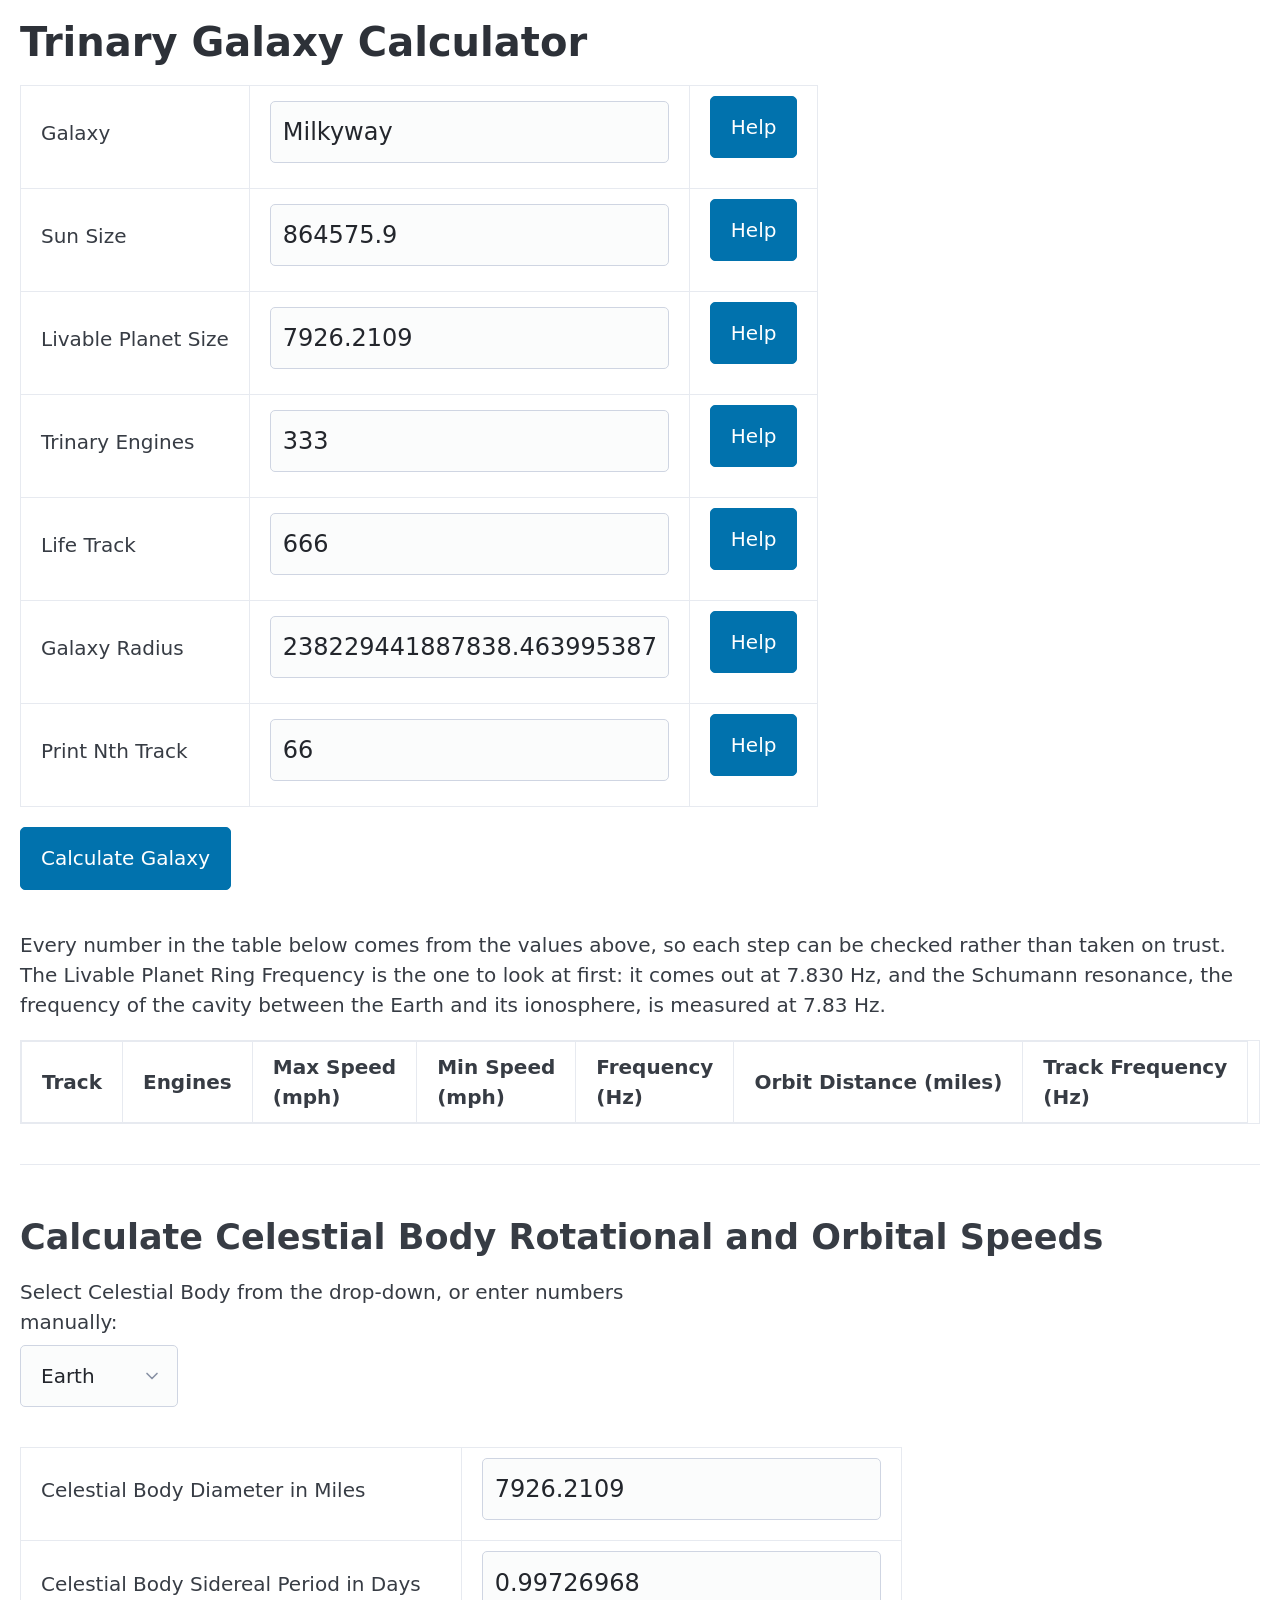
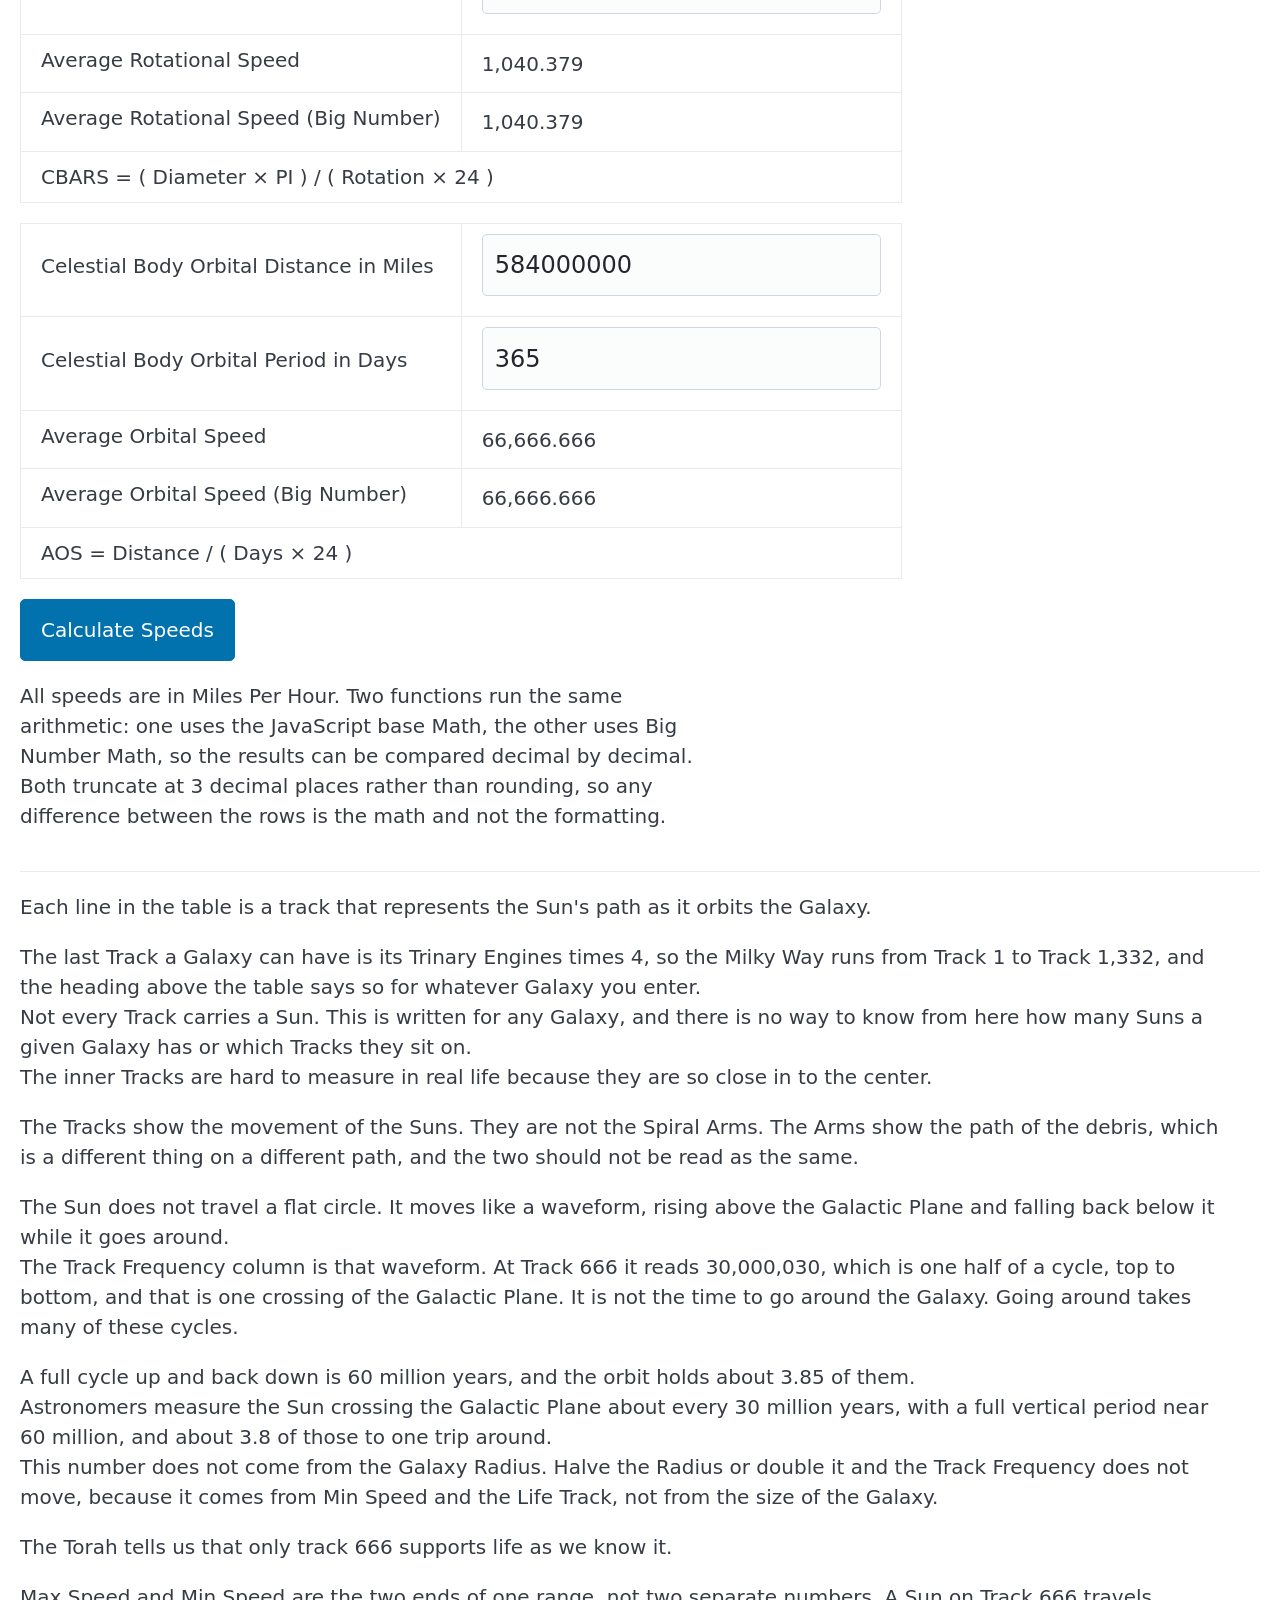
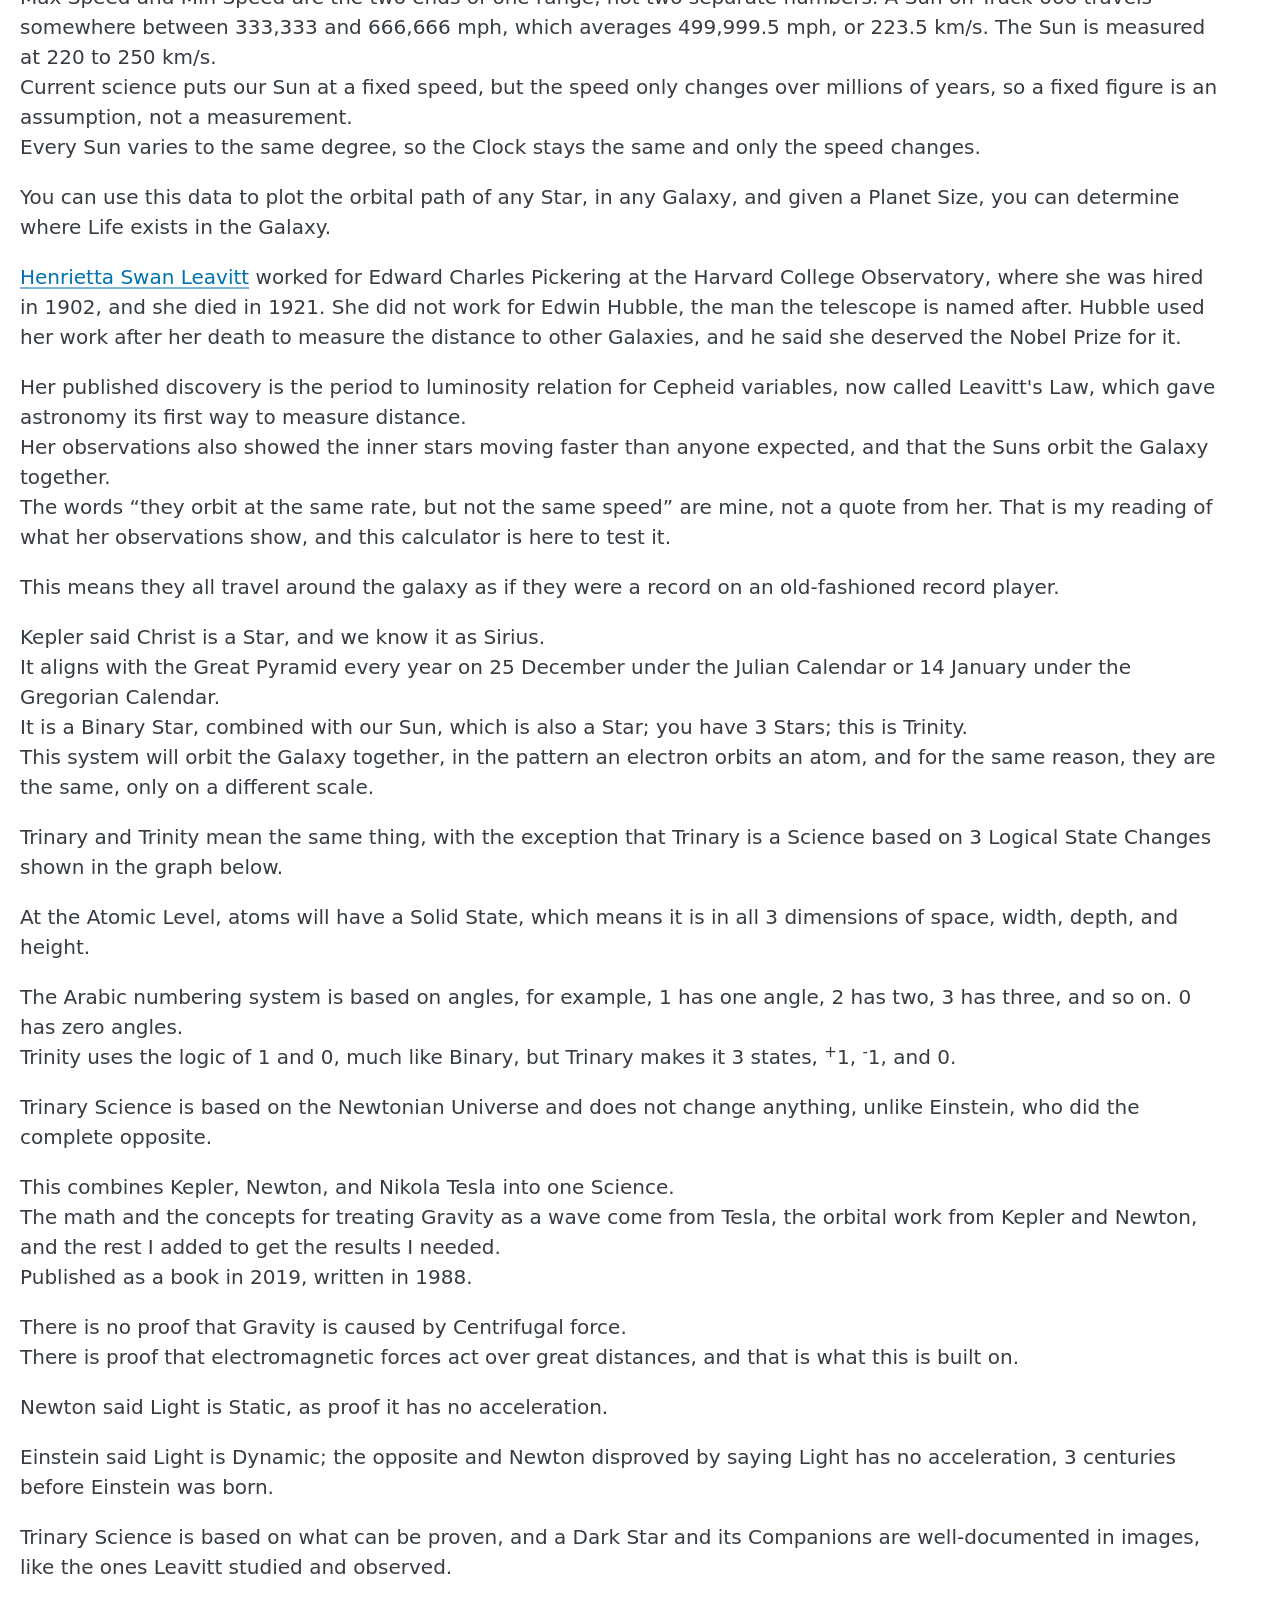
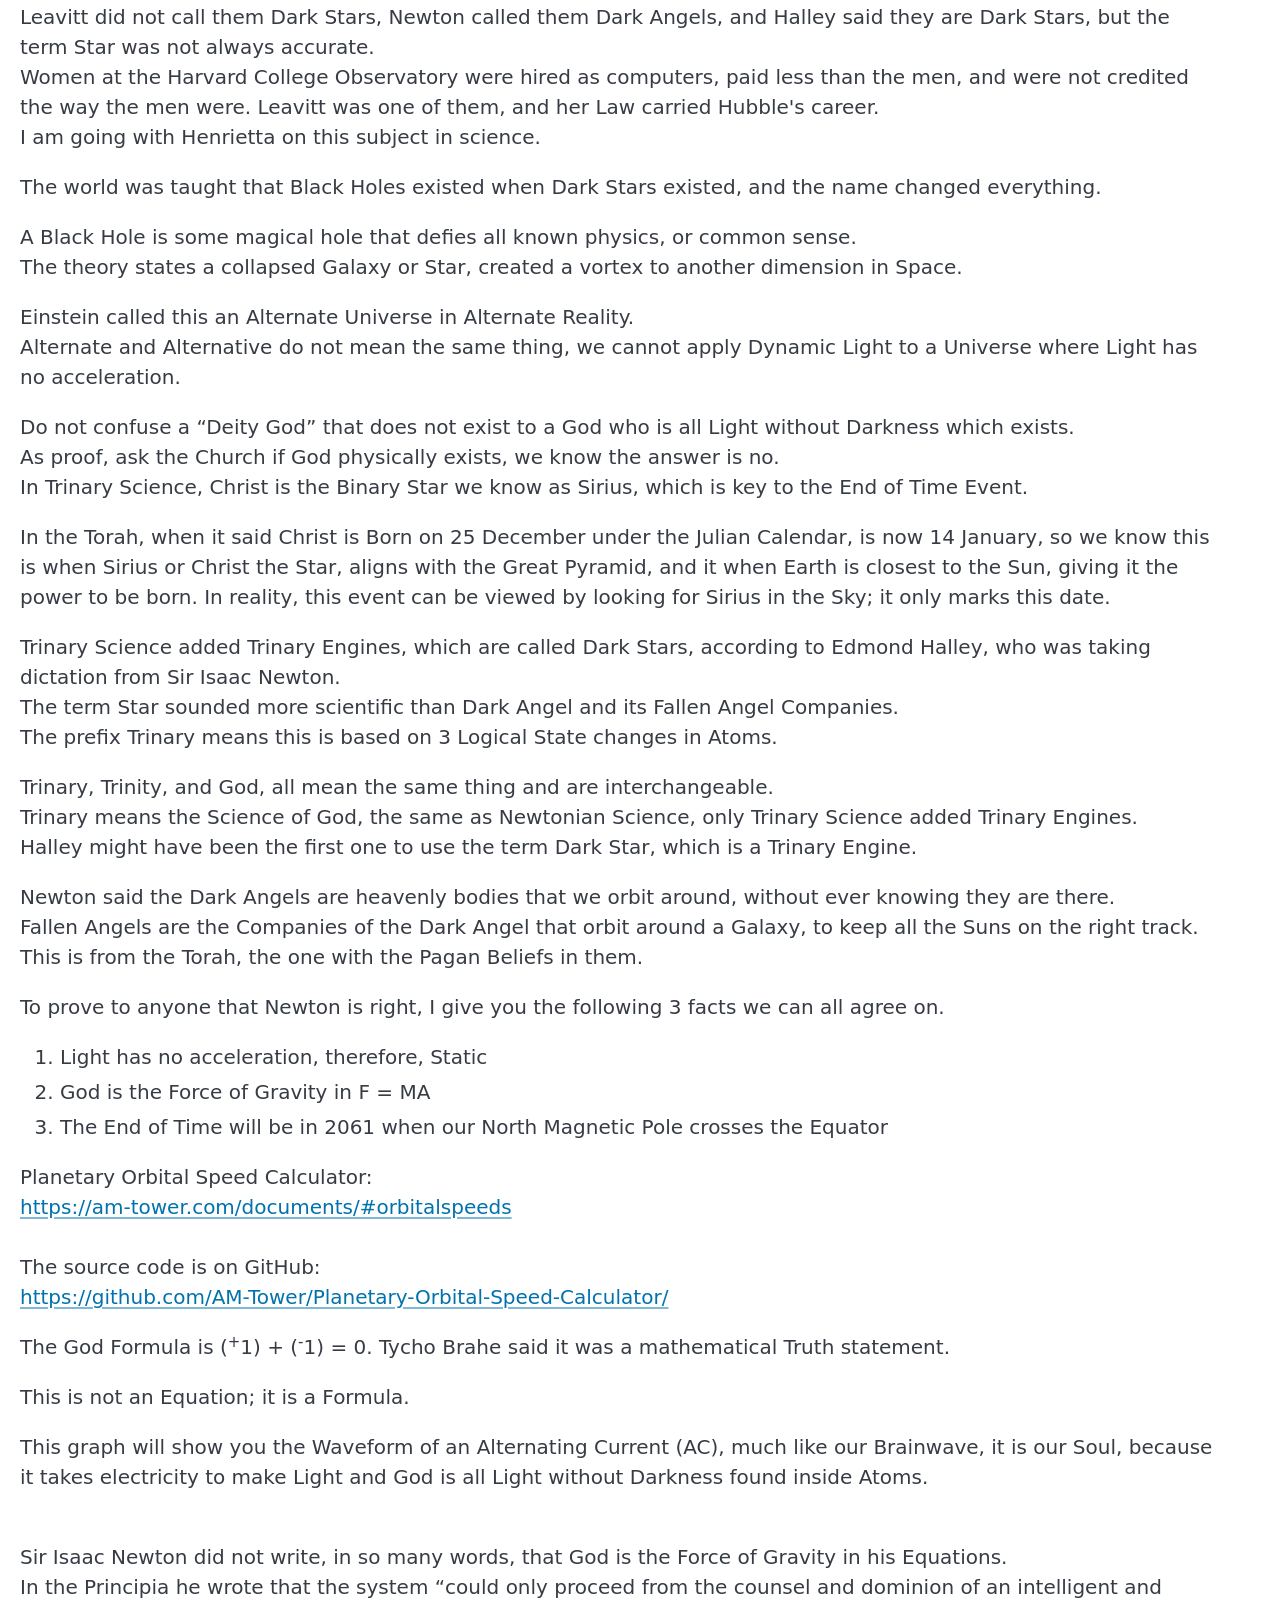
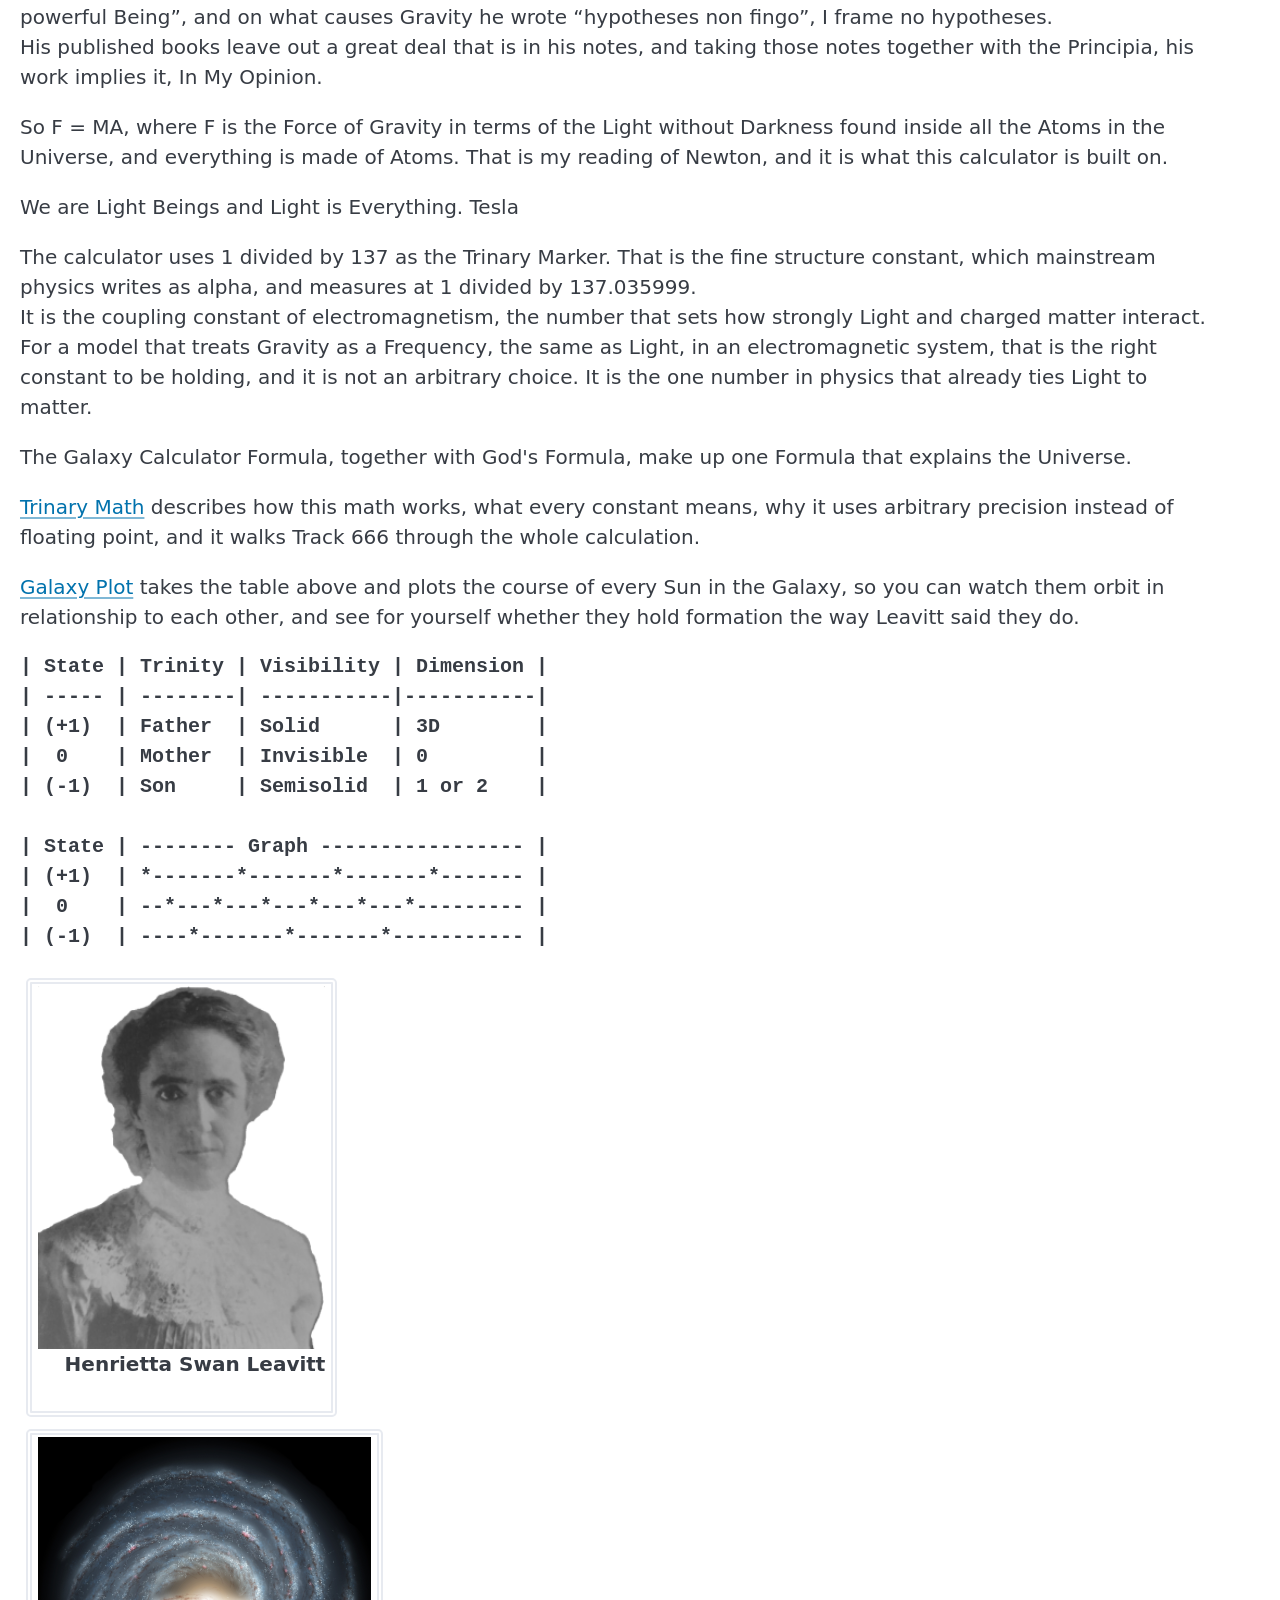
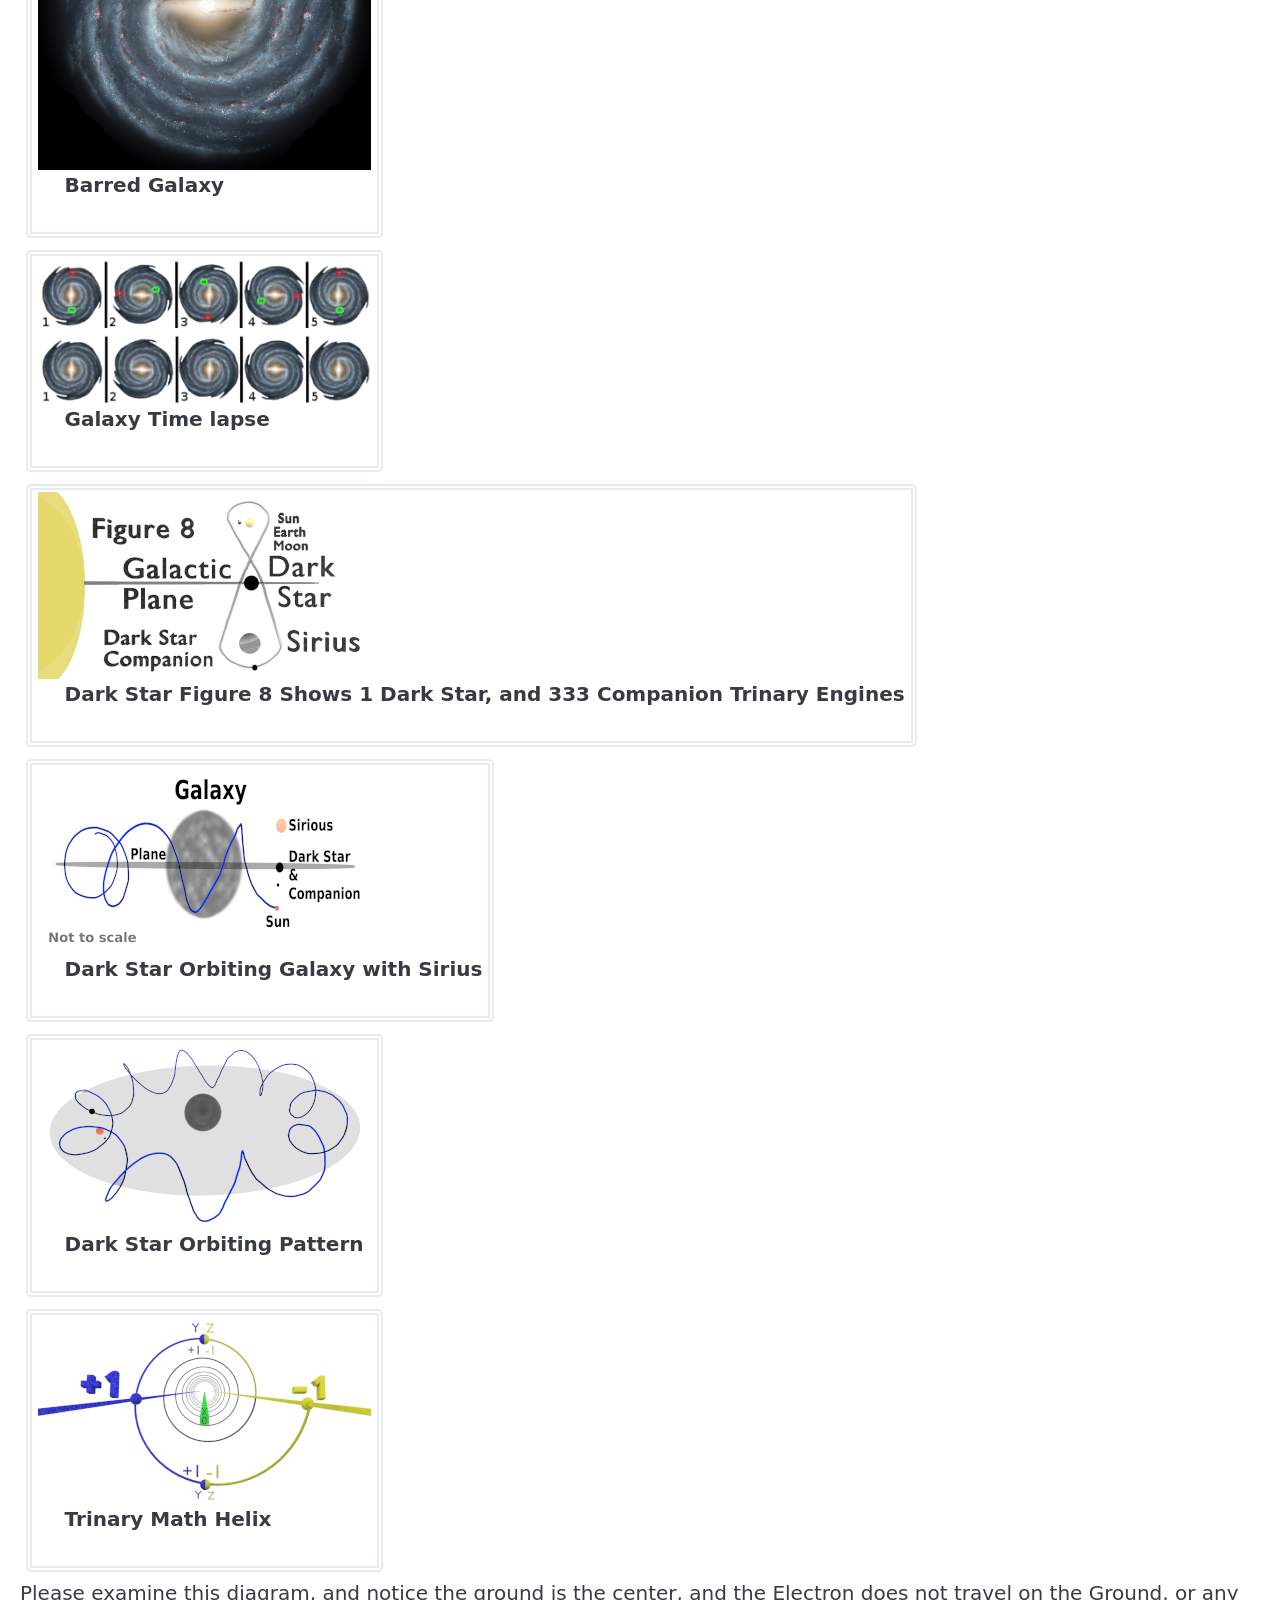
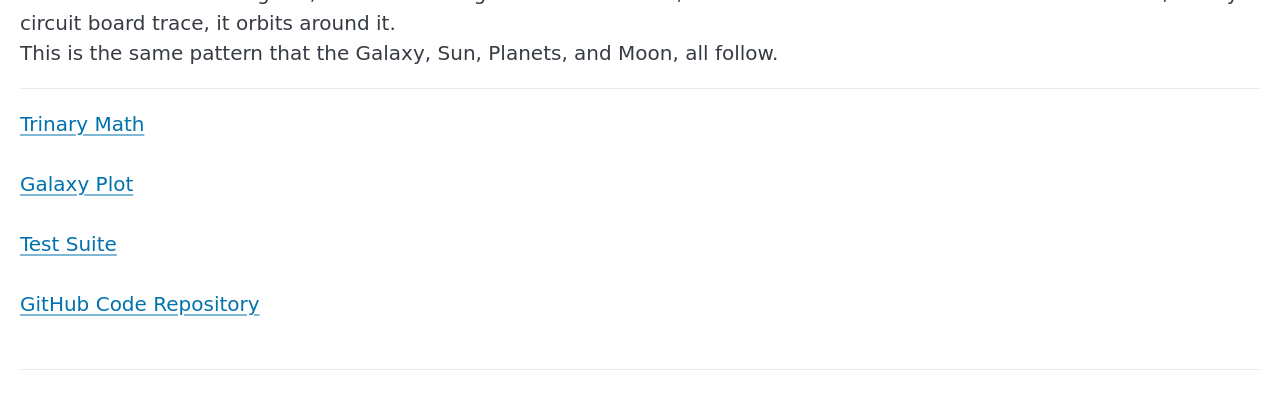
==== commit 37a658cd: "Local commit: 2026-09-13 15:25:25" ====
--- a/index.html
+++ b/index.html
@@ -1,7 +1,7 @@
 <!DOCTYPE html>
 <html lang="en">
 <head>
-    <title>AM-Tower Galaxy Calculator</title>
+    <title>Trinary Galaxy Calculator</title>
     <meta charset="UTF-8">
     <meta name="viewport" content="width=device-width, initial-scale=1.0">
     <meta name="author" content="Jeffrey Scott Flesher" />
@@ -19,7 +19,7 @@
 </head>
 <body>
 
-    <h1>Galaxy Calculator</h1>
+    <h1>Trinary Galaxy Calculator</h1>
 
     <div>
         <form id="galaxyCalculatorForm" class="tableContainer">
--- a/galaxy.css
+++ b/galaxy.css
@@ -98,10 +98,22 @@
 /* ****************************************************************************
  * Form controls. Fluid up to a comfortable reading width, so narrow screens
  * are not forced to scroll to reach an input.
- */
+ *
+ * The width is definite rather than a percentage with a cap: a percentage
+ * leaves the table free to decide how much room the input gets, and the widest
+ * value on the page - the Galaxy Radius, 238229441887838.4639953874 - came out
+ * clipped. It is in rem rather than pixels because Pico scales the root font
+ * size with the viewport, so a pixel width that fits on a laptop clips the same
+ * text on a large monitor, where the 1.2rem input font is bigger. 20rem is what
+ * the Galaxy Radius needs, with a character or so to spare.
+ */
+:root {
+    --gc-input-width: 20rem;
+}
+
 .wide-input {
-    width: 100%;
-    max-width: 300px;
+    width: var(--gc-input-width);
+    max-width: 100%;
 }
 
 .buttonStyle {
@@ -216,4 +228,107 @@
         max-width: 100%;
     }
 }
+
+/* ****************************************************************************
+ * Form controls, tightened. Pico's defaults are sized for a full width form,
+ * which leaves the calculators looking spread out, so the inputs carry less
+ * padding and the buttons are a little smaller.
+ */
+input[type="text"],
+input[type="number"],
+input[type="search"],
+input[type="tel"],
+input[type="url"],
+input[type="email"],
+input[type="password"] {
+    padding: 0.4rem 0.6rem;
+    margin-bottom: 0.5rem;
+    font-size: 1.2rem;
+}
+
+button {
+    padding: 0.6rem;
+    font-size: 1.1rem;
+}
+
+/* ****************************************************************************
+ * Calculator forms, collapsed to their content.
+ *
+ * Pico stretches both tables and text inputs to 100%, so left alone each form
+ * runs the full width of the page. Each form is a flex column sized to
+ * fit-content instead: the width comes from the widest table inside it - which
+ * is the sum of what that table's columns actually need - and every child is
+ * then stretched back out to that one width, so the two tables in the Orbit
+ * form line up column for column rather than each ending somewhere different.
+ *
+ * The forms keep class tableContainer, so anything still too wide for a phone
+ * scrolls in its own box rather than pushing the page sideways.
+ */
+#galaxyCalculatorForm,
+#orbitCalculatorForm {
+    display: flex;
+    flex-direction: column;
+    align-items: stretch;
+    width: fit-content;
+    max-width: 100%;
+}
+
+/* Percentage widths cannot be resolved while the form is measuring itself, so
+ * the browser falls back to each table's content width for the measurement and
+ * only then resolves the 100% against the collapsed form. That is what makes
+ * the narrower table match the wider one.
+ */
+#galaxyCalculatorForm table,
+#orbitCalculatorForm table {
+    width: 100%;
+}
+
+/* The Calculate buttons are input[type=button], which Pico sizes at 100%. Left
+ * that way they would run the whole width of the collapsed form.
+ */
+#galaxyCalculatorForm .buttonStyle,
+#orbitCalculatorForm .buttonStyle {
+    width: auto;
+    align-self: flex-start;
+}
+
+/* The value column is pinned to one input plus the cell padding either side.
+ * Without it the table treats an input as something it may shrink, and the
+ * Galaxy Radius ends up clipped; with it the label column takes up whatever
+ * slack is left. In the Orbit form that is also what makes the two tables
+ * split at the same place and line up column for column.
+ *
+ * The cells are matched on holding an input, so the Help column in the Galaxy
+ * form and the formula rows that span both columns are left alone.
+ */
+#galaxyCalculatorForm td:has(.wide-input),
+#orbitCalculatorForm td:has(.wide-input) {
+    width: calc(var(--gc-input-width) + 2 * var(--pico-spacing, 1rem));
+}
+
+/* The drop-down is a full width form control by default, and the prose in the
+ * Orbit form is a single long line until it wraps. Both sit in the same flex
+ * column as the tables, so both are capped: otherwise the length of a sentence
+ * would decide the width of the form instead of the columns.
+ */
+#orbitCalculatorForm select {
+    width: auto;
+    max-width: 100%;
+}
+
+#galaxyCalculatorForm p,
+#orbitCalculatorForm p {
+    max-width: 34rem;
+}
+
+/* On a phone there is no slack to line up, and the pinned column would be
+ * wider than the screen, so the tables go back to sizing themselves.
+ */
+@media (max-width: 40rem) {
+    #galaxyCalculatorForm td:has(.wide-input),
+    #orbitCalculatorForm td:has(.wide-input) {
+        width: auto;
+    }
+}
+
 /* ***************************** End of File ******************************* */
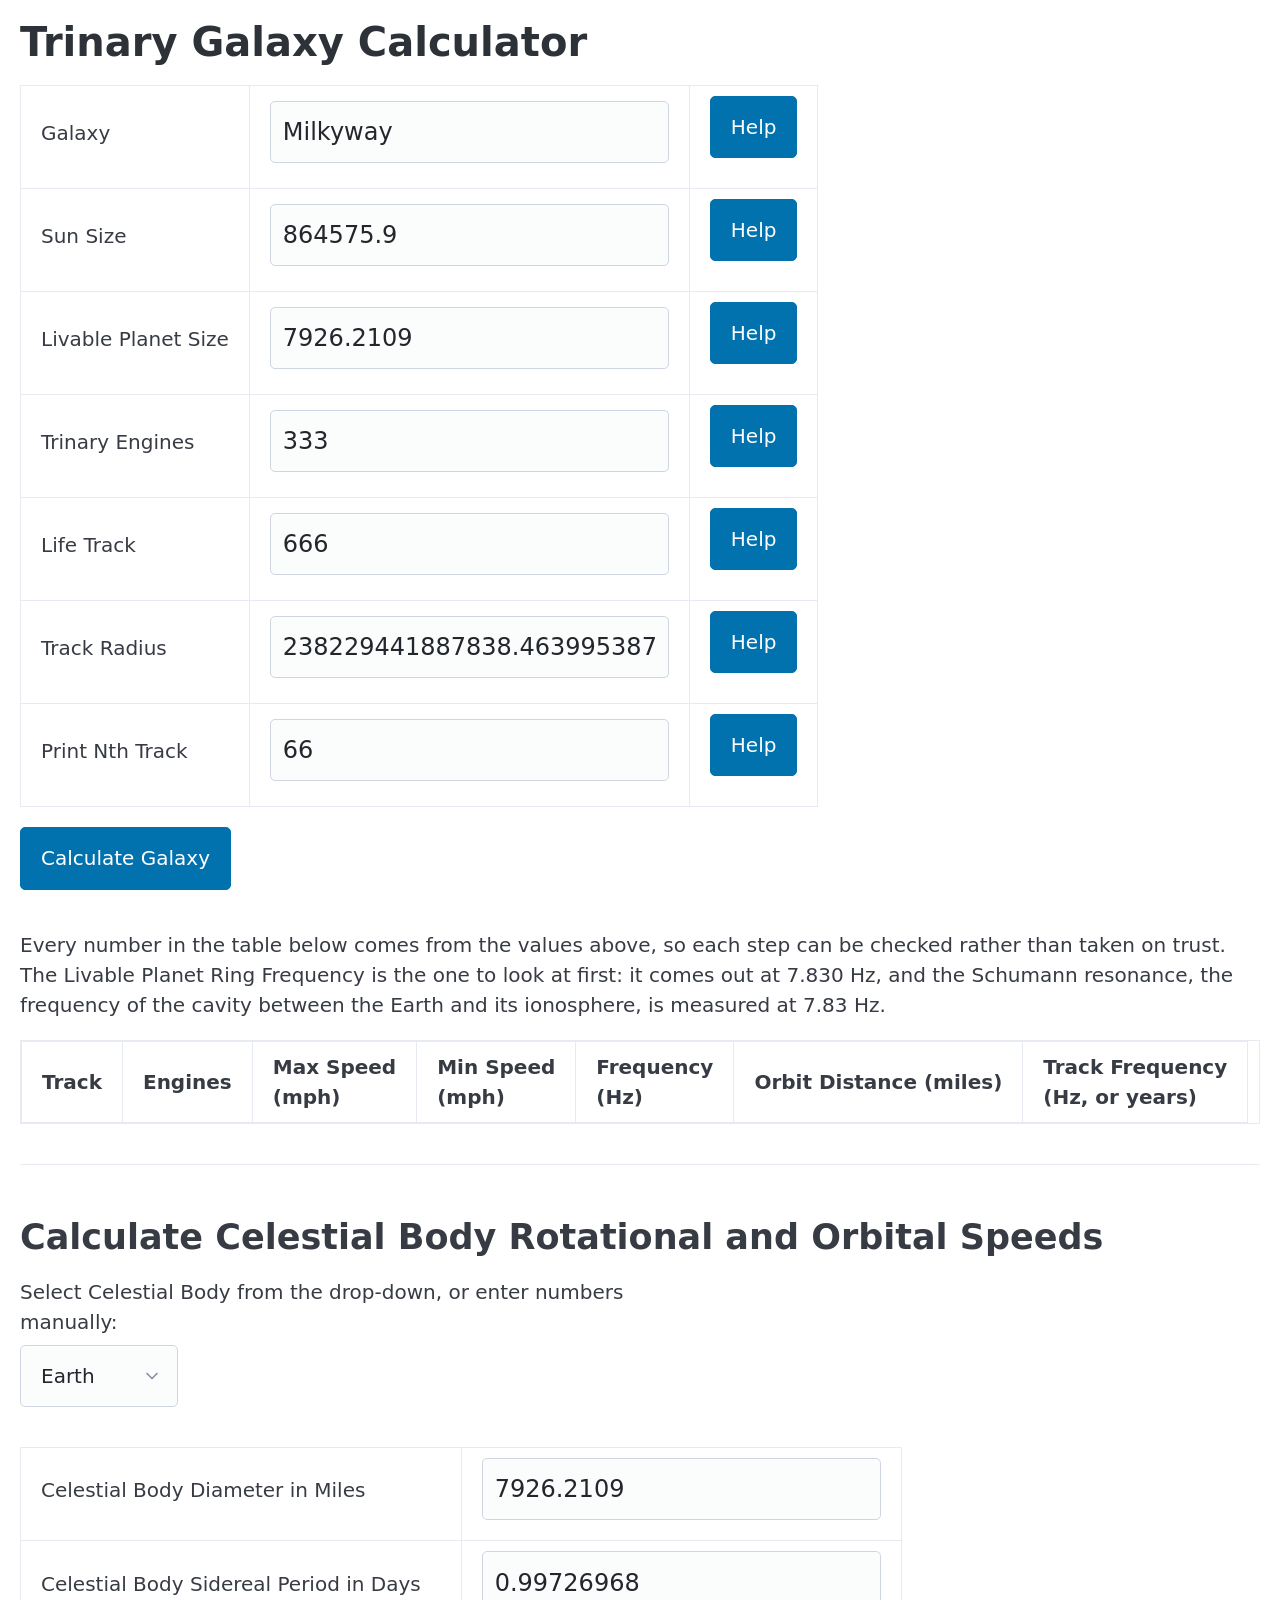
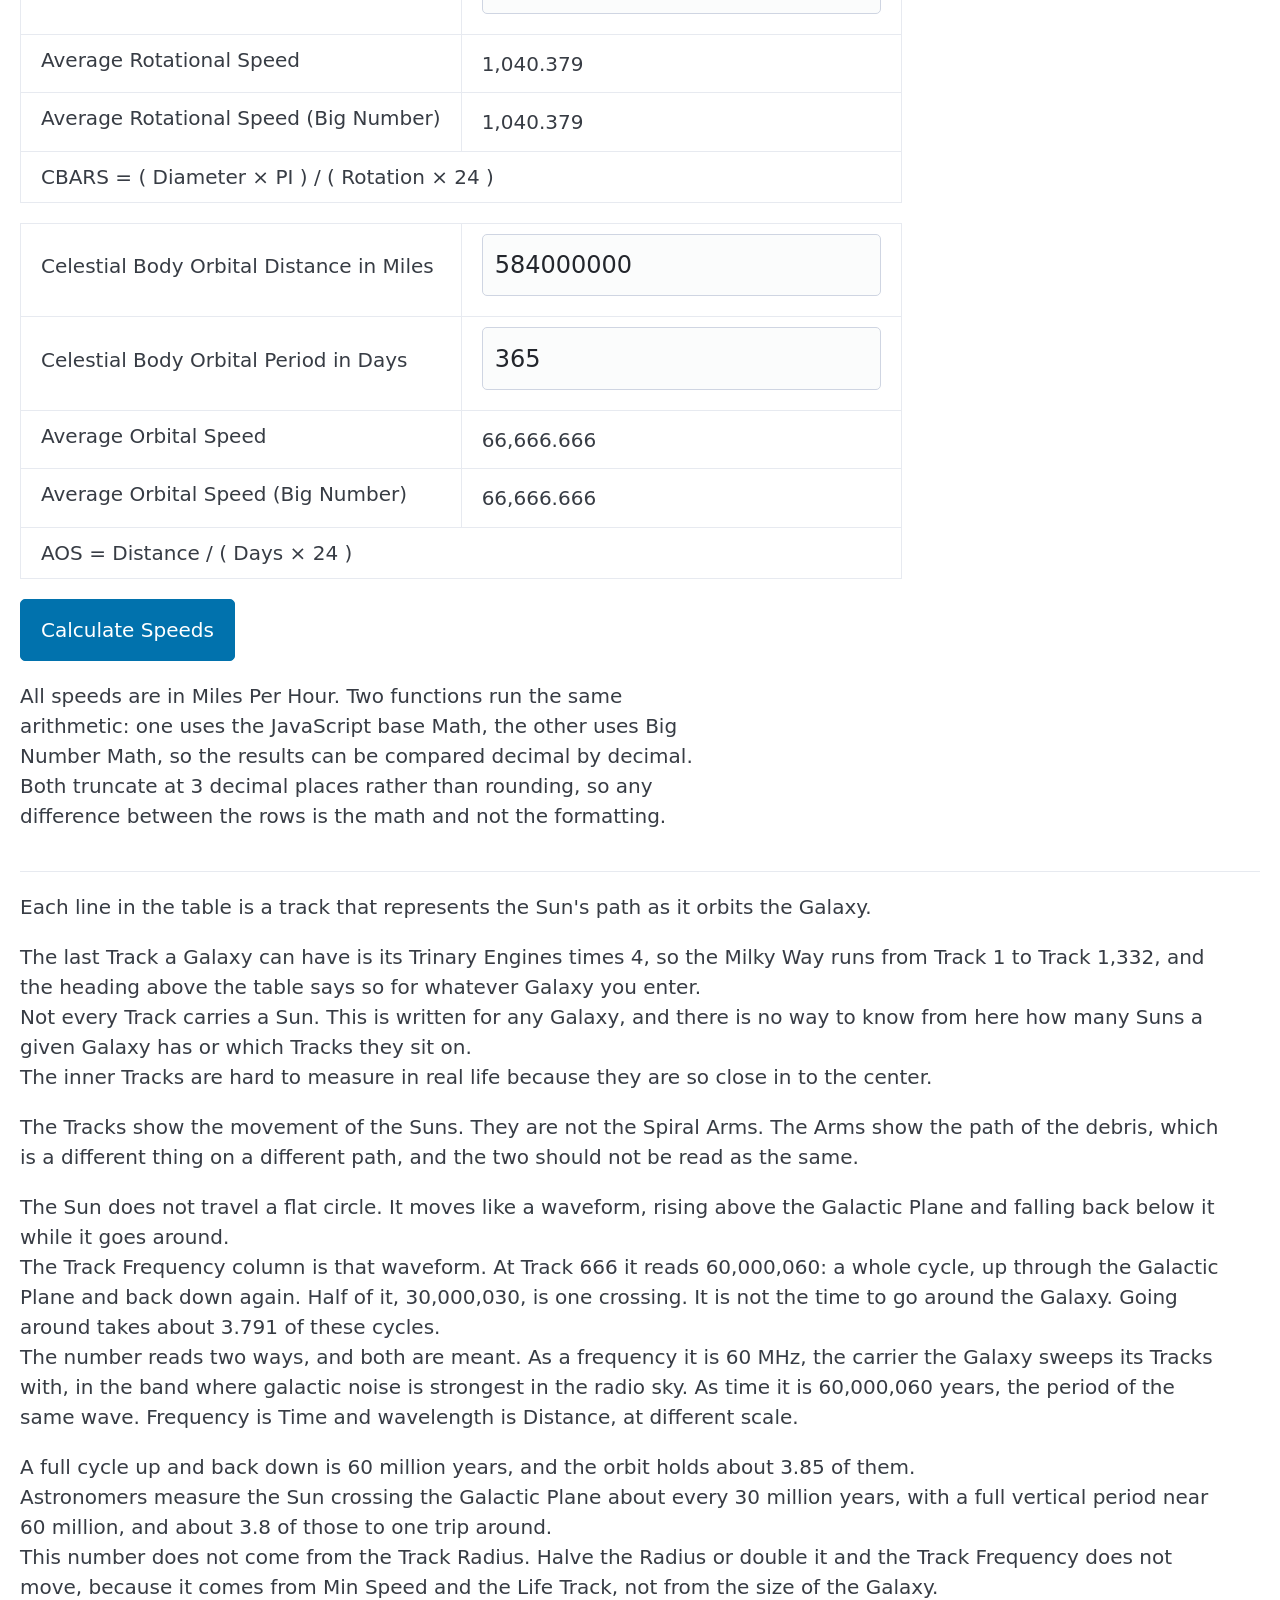
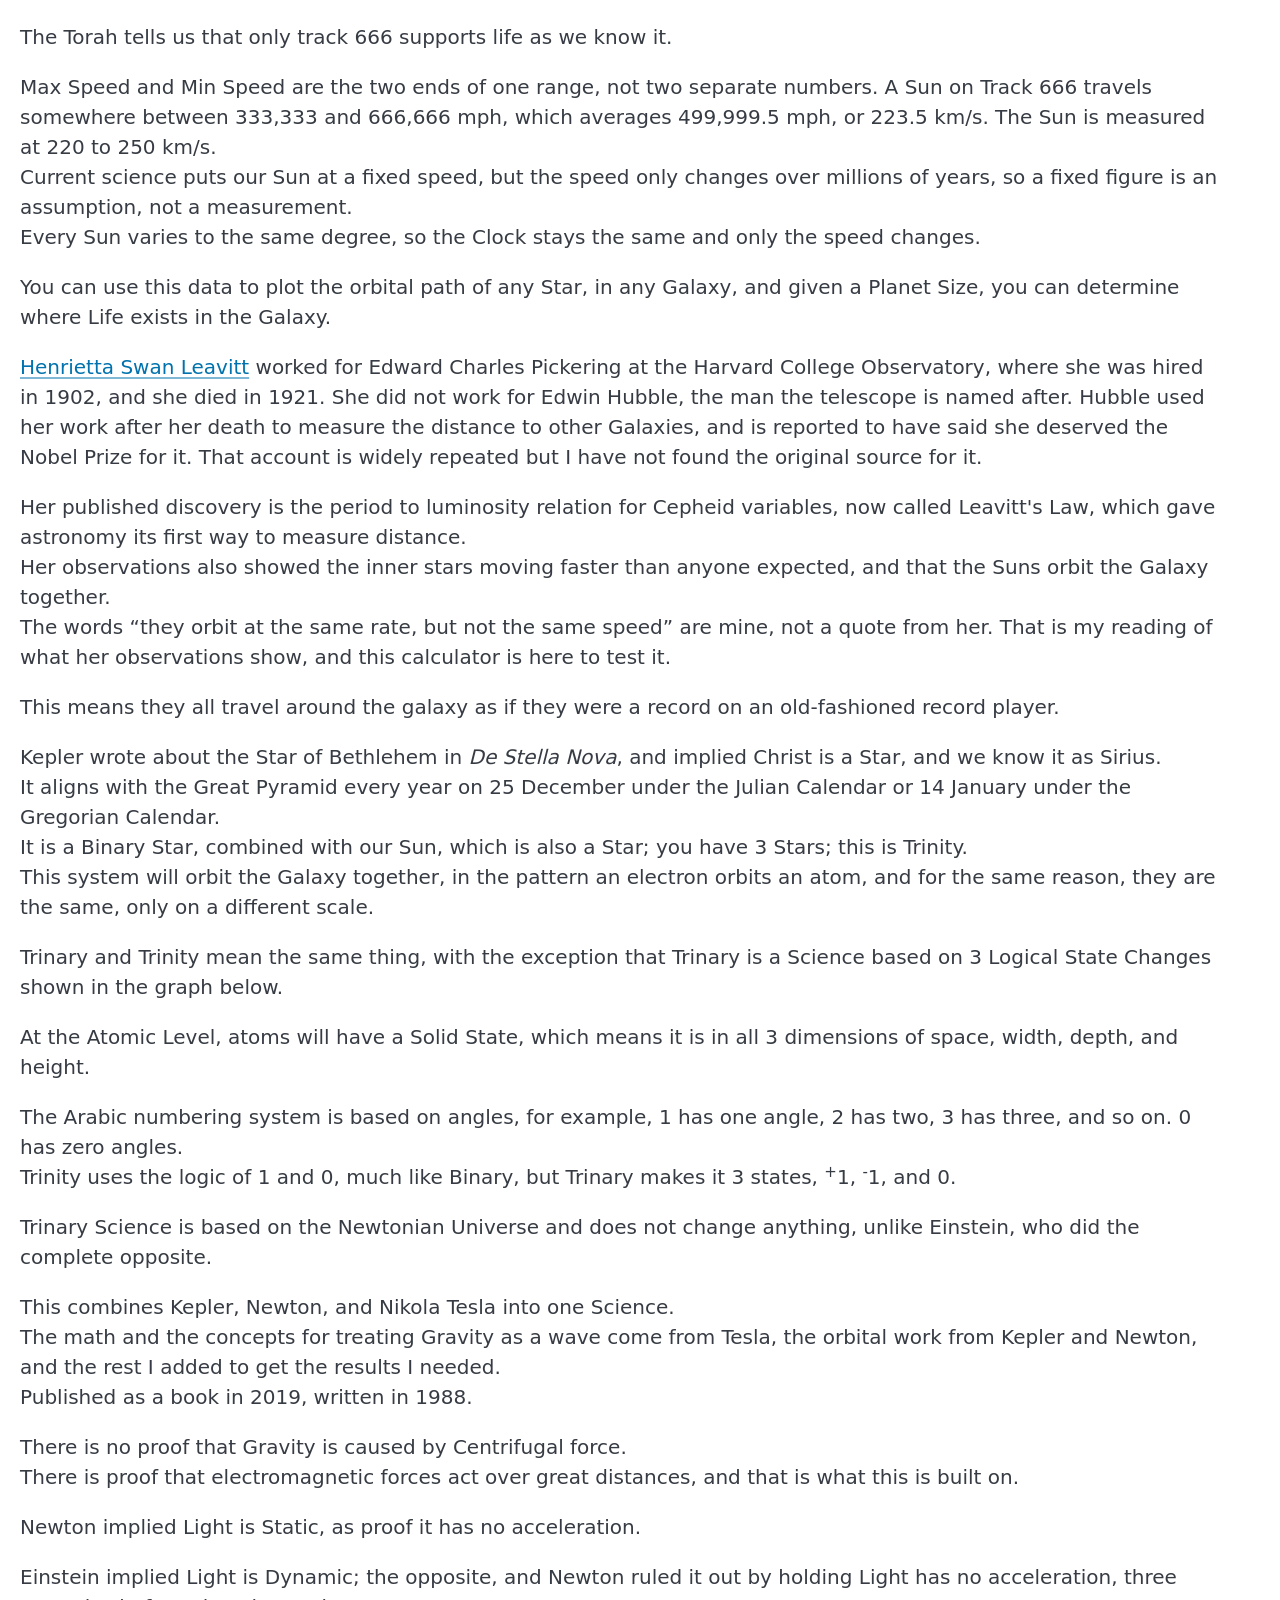
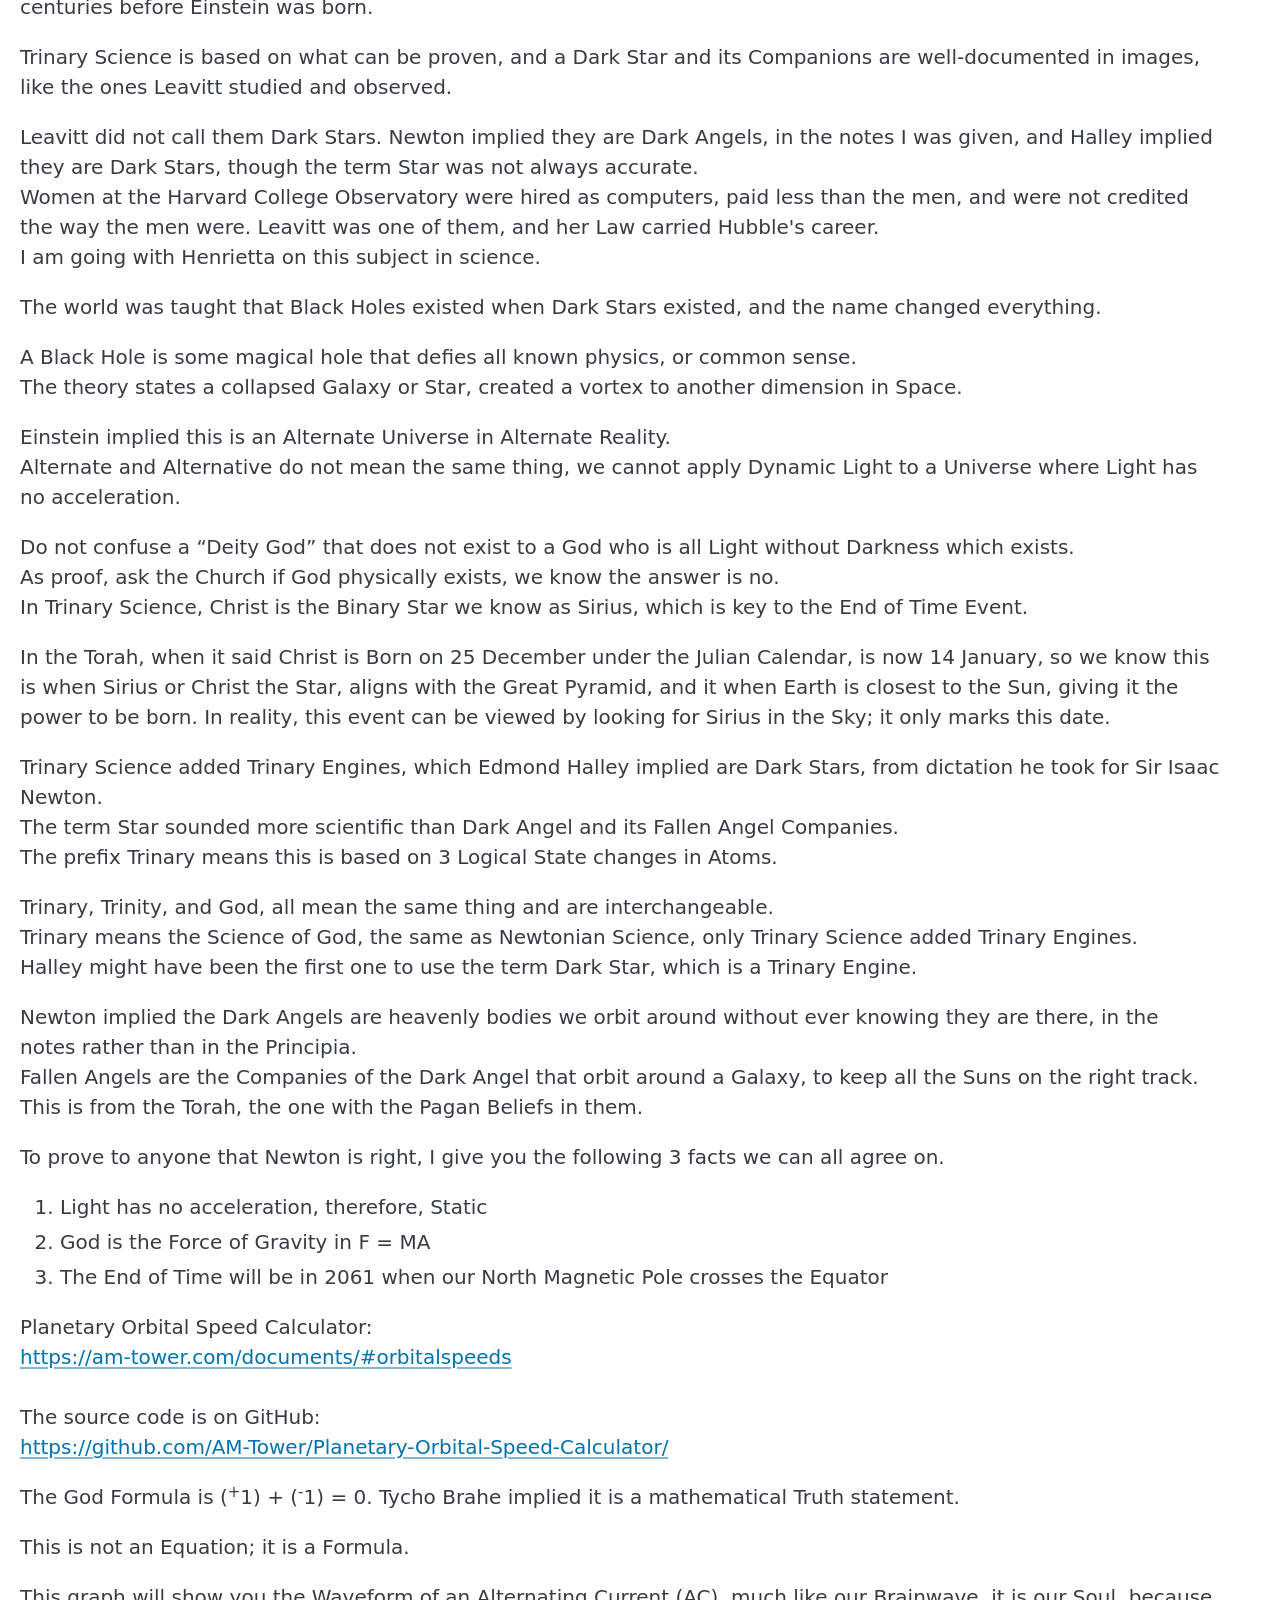
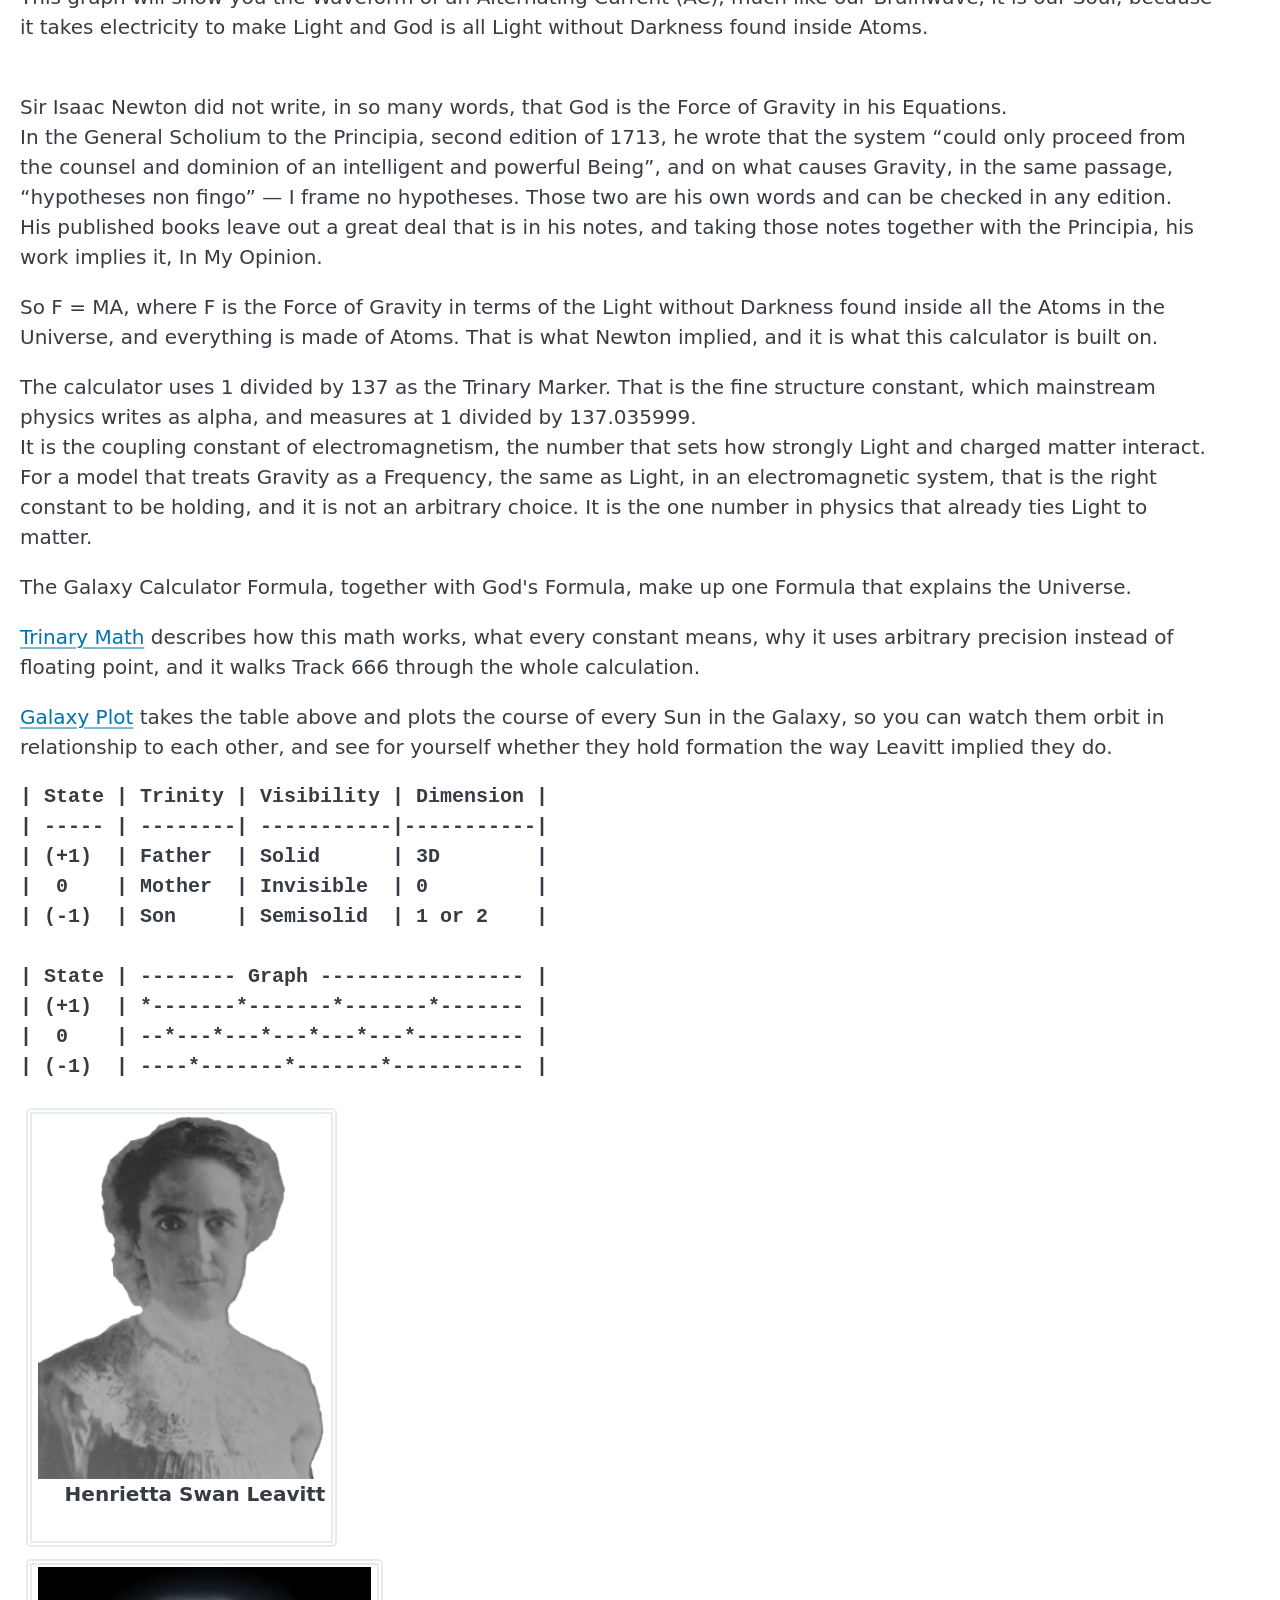
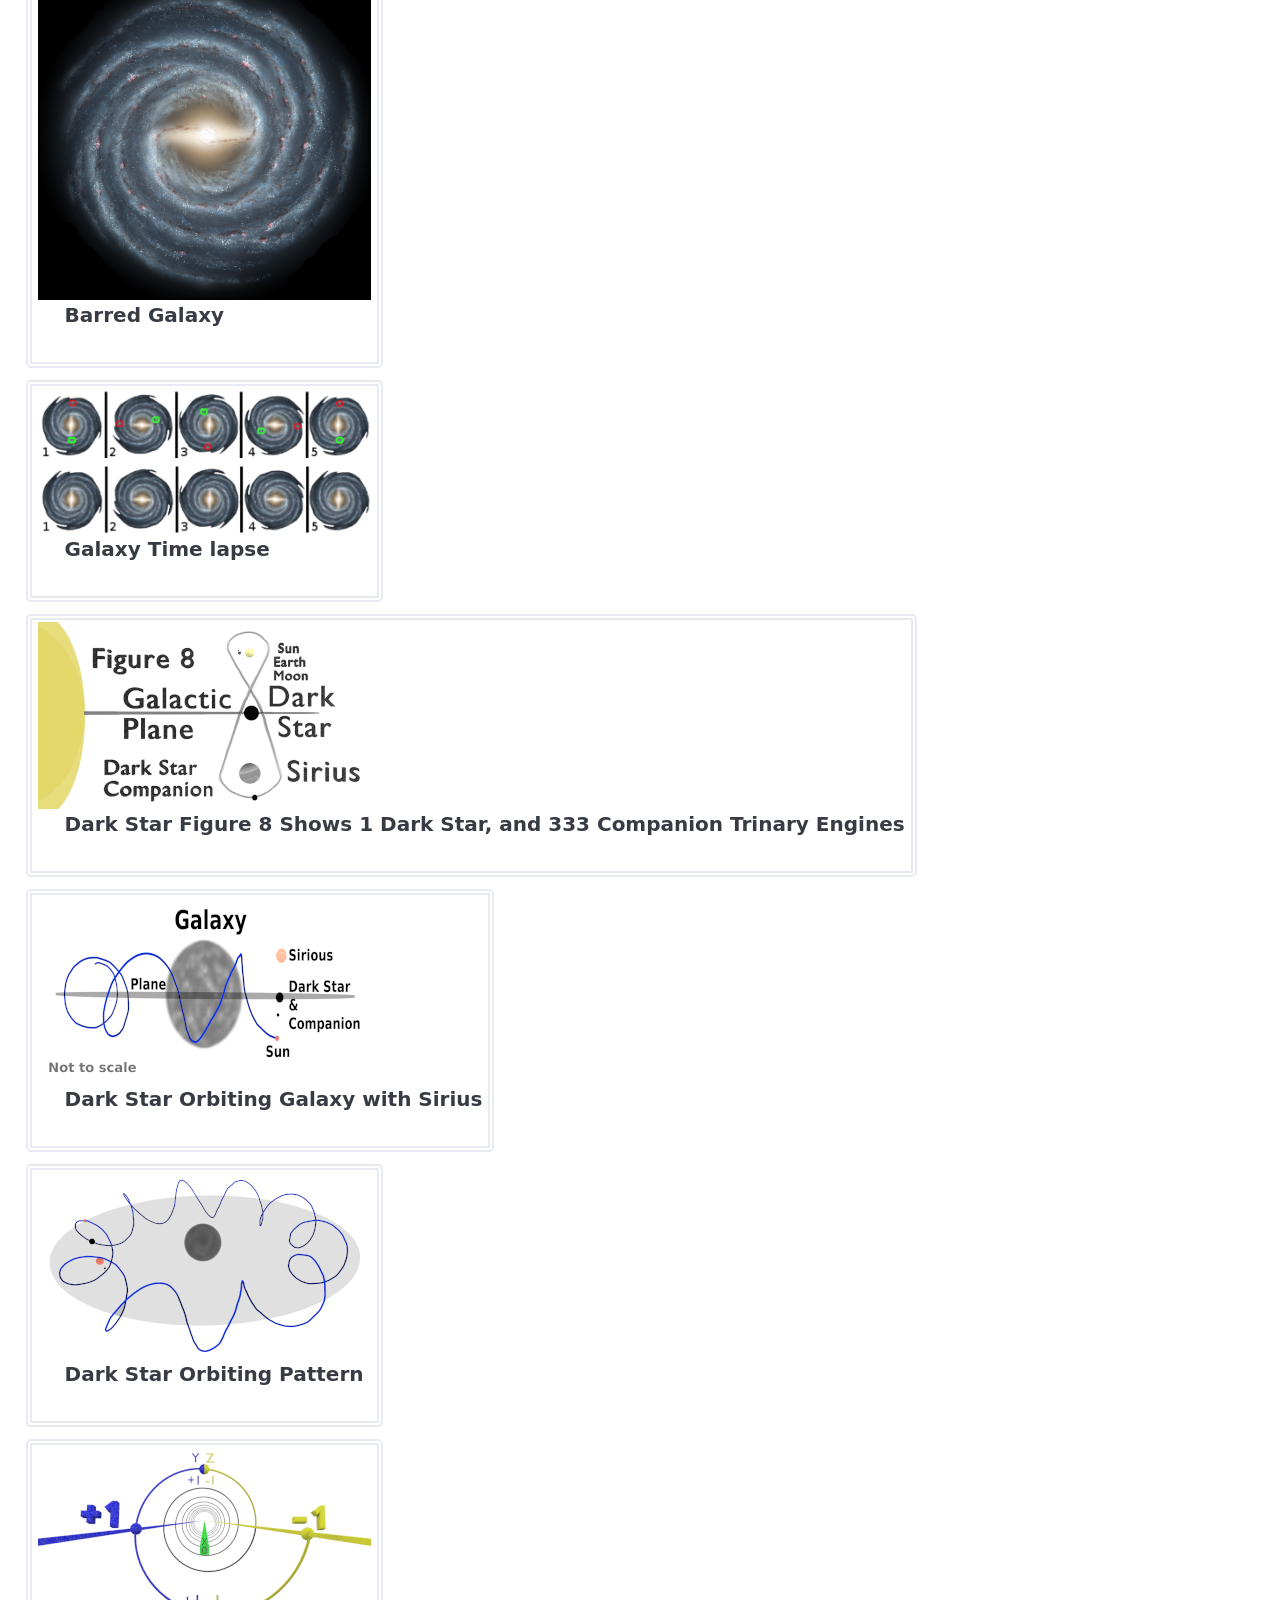
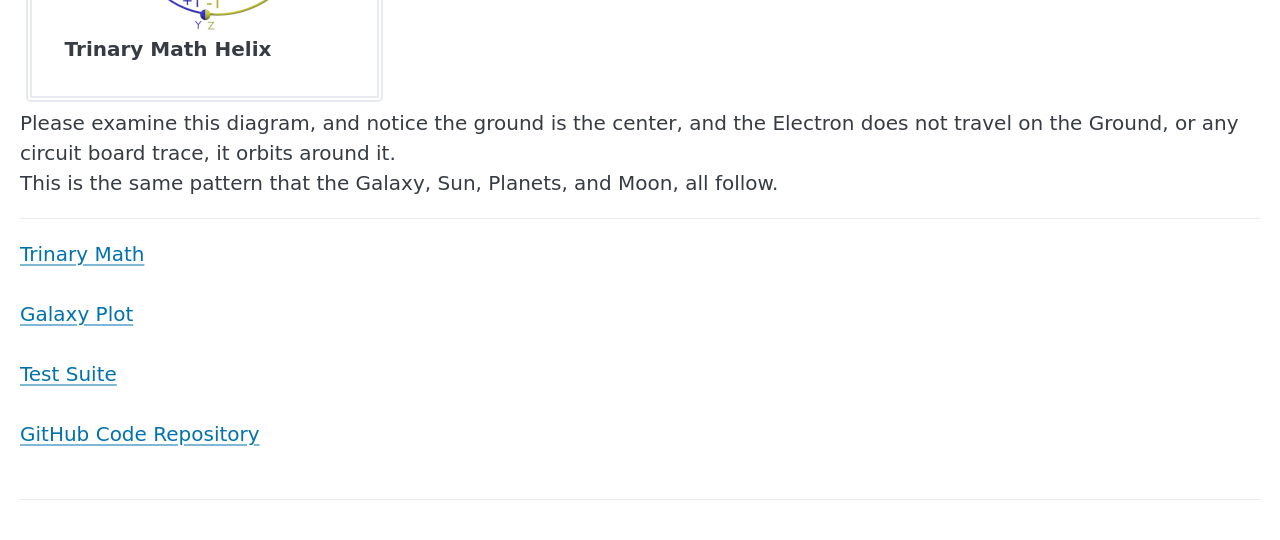
==== commit 70d828d3: "Local commit: 2026-09-14 13:25:15" ====
--- a/index.html
+++ b/index.html
@@ -50,7 +50,7 @@
                     <td class="ridge"><button class="medium-font" type="button" onclick="showHelp(7)">Help</button></td>
                 </tr>
                 <tr class="ridge">
-                    <td class="ridge"><label class="medium-font" for="myGalaxyRadius">Galaxy Radius</label></td>
+                    <td class="ridge"><label class="medium-font" for="myGalaxyRadius">Track Radius</label></td>
                     <td class="ridge"><input class="medium-font wide-input" type="text" id="myGalaxyRadius" name="myGalaxyRadius" value="238229441887838.4639953874"></td>
                     <td class="ridge"><button class="medium-font" type="button" onclick="showHelp(5)">Help</button></td>
                 </tr>
@@ -100,7 +100,13 @@
 
         <div id="helppopupHelp5" class="popupHelp medium-font">
             <span class="popupHelp-close" onclick="closeHelp(5)">&times;</span>
-            <p class="medium-font">Enter the Radius of the Galaxy, for example: The Milkyway has 241,828,072,282,107.5071453596951.</p>
+            <p class="medium-font">Enter the Radius of one Track, in miles. This is not the radius of the Galaxy.</p>
+            <p class="medium-font">Track n sits at this radius &times; n, so the Milkyway's default of
+            238,229,441,887,838.4639953874 miles puts Track 666, the Life Track, at 26,990 light years
+            from the centre &mdash; where the Sun is measured to be.</p>
+            <p class="medium-font">The last Track, Trinary Engines &times; 4, gives the radius of the
+            Galaxy: 53,979 light years for the Milkyway. That is the size the model allows, not a count
+            of where Suns are. The outer Tracks may be empty.</p>
         </div>
 
         <div id="helppopupHelp6" class="popupHelp medium-font">
@@ -136,7 +142,7 @@
                     <th class="medium-font ridge">Min Speed<br />(mph)</th>
                     <th class="medium-font ridge">Frequency<br />(Hz)</th>
                     <th class="medium-font ridge">Orbit Distance (miles)</th>
-                    <th class="medium-font ridge">Track Frequency<br />(Hz)</th>
+                    <th class="medium-font ridge">Track Frequency<br />(Hz, or years)</th>
                 </tr>
             </thead>
             <tbody id="myGalacticTable" class="medium-font">
@@ -248,16 +254,20 @@
         <p class="medium-font">
             The Sun does not travel a flat circle. It moves like a waveform, rising above the Galactic Plane
             and falling back below it while it goes around. <br />
-            The Track Frequency column is that waveform. At Track 666 it reads 30,000,030, which is one half
-            of a cycle, top to bottom, and that is one crossing of the Galactic Plane.
-            It is not the time to go around the Galaxy. Going around takes many of these cycles.
+            The Track Frequency column is that waveform. At Track 666 it reads 60,000,060: a whole cycle,
+            up through the Galactic Plane and back down again. Half of it, 30,000,030, is one crossing.
+            It is not the time to go around the Galaxy. Going around takes about 3.791 of these cycles. <br />
+            The number reads two ways, and both are meant. As a frequency it is 60 MHz, the carrier the
+            Galaxy sweeps its Tracks with, in the band where galactic noise is strongest in the radio sky.
+            As time it is 60,000,060 years, the period of the same wave. Frequency is Time and wavelength
+            is Distance, at different scale.
         </p>
 
         <p class="medium-font">
             A full cycle up and back down is 60 million years, and the orbit holds about 3.85 of them. <br />
             Astronomers measure the Sun crossing the Galactic Plane about every 30 million years,
             with a full vertical period near 60 million, and about 3.8 of those to one trip around. <br />
-            This number does not come from the Galaxy Radius. Halve the Radius or double it and the Track
+            This number does not come from the Track Radius. Halve the Radius or double it and the Track
             Frequency does not move, because it comes from Min Speed and the Life Track,
             not from the size of the Galaxy.
         </p>
@@ -283,8 +293,8 @@
             <a href="https://en.wikipedia.org/wiki/Henrietta_Swan_Leavitt" target="_blank">Henrietta Swan Leavitt</a>
             worked for Edward Charles Pickering at the Harvard College Observatory, where she was hired in 1902,
             and she died in 1921. She did not work for Edwin Hubble, the man the telescope is named after.
-            Hubble used her work after her death to measure the distance to other Galaxies, and he said she
-            deserved the Nobel Prize for it.
+            Hubble used her work after her death to measure the distance to other Galaxies, and is reported to have said she
+            deserved the Nobel Prize for it. That account is widely repeated but I have not found the original source for it.
         </p>
 
         <p class="medium-font">
@@ -301,7 +311,8 @@
         </p>
 
         <p class="medium-font">
-            Kepler said Christ is a Star, and we know it as Sirius.  <br />
+            Kepler wrote about the Star of Bethlehem in <i>De Stella Nova</i>, and implied Christ is a Star,
+            and we know it as Sirius. <br />
             It aligns with the Great Pyramid every year on 25 December under the Julian Calendar or 14 January under the Gregorian Calendar.  <br />
             It is a Binary Star, combined with our Sun, which is also a Star; you have 3 Stars; this is Trinity. <br />
             This system will orbit the Galaxy together, in the pattern an electron orbits an atom, and for the same reason, they are the same, only on a different scale.
@@ -337,11 +348,12 @@
         </p>
 
         <p class="medium-font">
-            Newton said Light is Static, as proof it has no acceleration.
-        </p>
-
-        <p class="medium-font">
-            Einstein said Light is Dynamic; the opposite and Newton disproved by saying Light has no acceleration, 3 centuries before Einstein was born.
+            Newton implied Light is Static, as proof it has no acceleration.
+        </p>
+
+        <p class="medium-font">
+            Einstein implied Light is Dynamic; the opposite, and Newton ruled it out by holding Light has no acceleration,
+            three centuries before Einstein was born.
         </p>
 
         <p class="medium-font">
@@ -349,7 +361,8 @@
         </p>
 
         <p class="medium-font">
-            Leavitt did not call them Dark Stars, Newton called them Dark Angels, and Halley said they are Dark Stars, but the term Star was not always accurate. <br />
+            Leavitt did not call them Dark Stars. Newton implied they are Dark Angels, in the notes I was given, and
+            Halley implied they are Dark Stars, though the term Star was not always accurate. <br />
             Women at the Harvard College Observatory were hired as computers, paid less than the men, and were not
             credited the way the men were. Leavitt was one of them, and her Law carried Hubble&#39;s career. <br />
             I am going with Henrietta on this subject in science.
@@ -365,7 +378,7 @@
         </p>
 
         <p class="medium-font">
-            Einstein called this an Alternate Universe in Alternate Reality. <br />
+            Einstein implied this is an Alternate Universe in Alternate Reality. <br />
             Alternate and Alternative do not mean the same thing, we cannot apply Dynamic Light to a Universe where Light has no acceleration.
         </p>
 
@@ -383,7 +396,7 @@
         </p>
 
         <p class="medium-font">
-            Trinary Science added Trinary Engines, which are called Dark Stars, according to Edmond Halley, who was taking dictation from Sir Isaac Newton. <br />
+            Trinary Science added Trinary Engines, which Edmond Halley implied are Dark Stars, from dictation he took for Sir Isaac Newton. <br />
             The term Star sounded more scientific than Dark Angel and its Fallen Angel Companies. <br />
             The prefix Trinary means this is based on 3 Logical State changes in Atoms.
         </p>
@@ -395,7 +408,8 @@
         </p>
 
         <p class="medium-font">
-            Newton said the Dark Angels are heavenly bodies that we orbit around, without ever knowing they are there. <br />
+            Newton implied the Dark Angels are heavenly bodies we orbit around without ever knowing they are there,
+            in the notes rather than in the Principia. <br />
             Fallen Angels are the Companies of the Dark Angel that orbit around a Galaxy, to keep all the Suns on the right track. <br />
             This is from the Torah, the one with the Pagan Beliefs in them.
         </p>
@@ -418,7 +432,7 @@
         </p>
 
         <p class="medium-font">
-            The God Formula is (<sup>+</sup>1) + (<sup>-</sup>1) = 0. Tycho Brahe said it was a mathematical Truth statement.
+            The God Formula is (<sup>+</sup>1) + (<sup>-</sup>1) = 0. Tycho Brahe implied it is a mathematical Truth statement.
         </p>
 
         <p class="medium-font">
@@ -432,21 +446,18 @@
 
         <p class="medium-font">
             Sir Isaac Newton did not write, in so many words, that God is the Force of Gravity in his Equations. <br />
-            In the Principia he wrote that the system <q>could only proceed from the counsel and dominion of an
-            intelligent and powerful Being</q>, and on what causes Gravity he wrote
-            <q>hypotheses non fingo</q>, I frame no hypotheses. <br />
+            In the General Scholium to the Principia, second edition of 1713, he wrote that the system
+            <q>could only proceed from the counsel and dominion of an intelligent and powerful Being</q>, and on what
+            causes Gravity, in the same passage, <q>hypotheses non fingo</q> &mdash; I frame no hypotheses.
+            Those two are his own words and can be checked in any edition. <br />
             His published books leave out a great deal that is in his notes, and taking those notes together
             with the Principia, his work implies it, In My Opinion.
         </p>
 
         <p class="medium-font">
             So F = MA, where F is the Force of Gravity in terms of the Light without Darkness found inside all the
-            Atoms in the Universe, and everything is made of Atoms. That is my reading of Newton, and it is what
+            Atoms in the Universe, and everything is made of Atoms. That is what Newton implied, and it is what
             this calculator is built on.
-        </p>
-
-        <p class="medium-font">
-            We are Light Beings and Light is Everything. Tesla
         </p>
 
         <p class="medium-font">
@@ -471,7 +482,7 @@
         <p class="medium-font">
             <a class="medium-font" href="galaxy.plot.html">Galaxy Plot</a> takes the table above and plots the course
             of every Sun in the Galaxy, so you can watch them orbit in relationship to each other,
-            and see for yourself whether they hold formation the way Leavitt said they do.
+            and see for yourself whether they hold formation the way Leavitt implied they do.
         </p>
 
         <p class="monospace-paragraph medium-font bold-text">
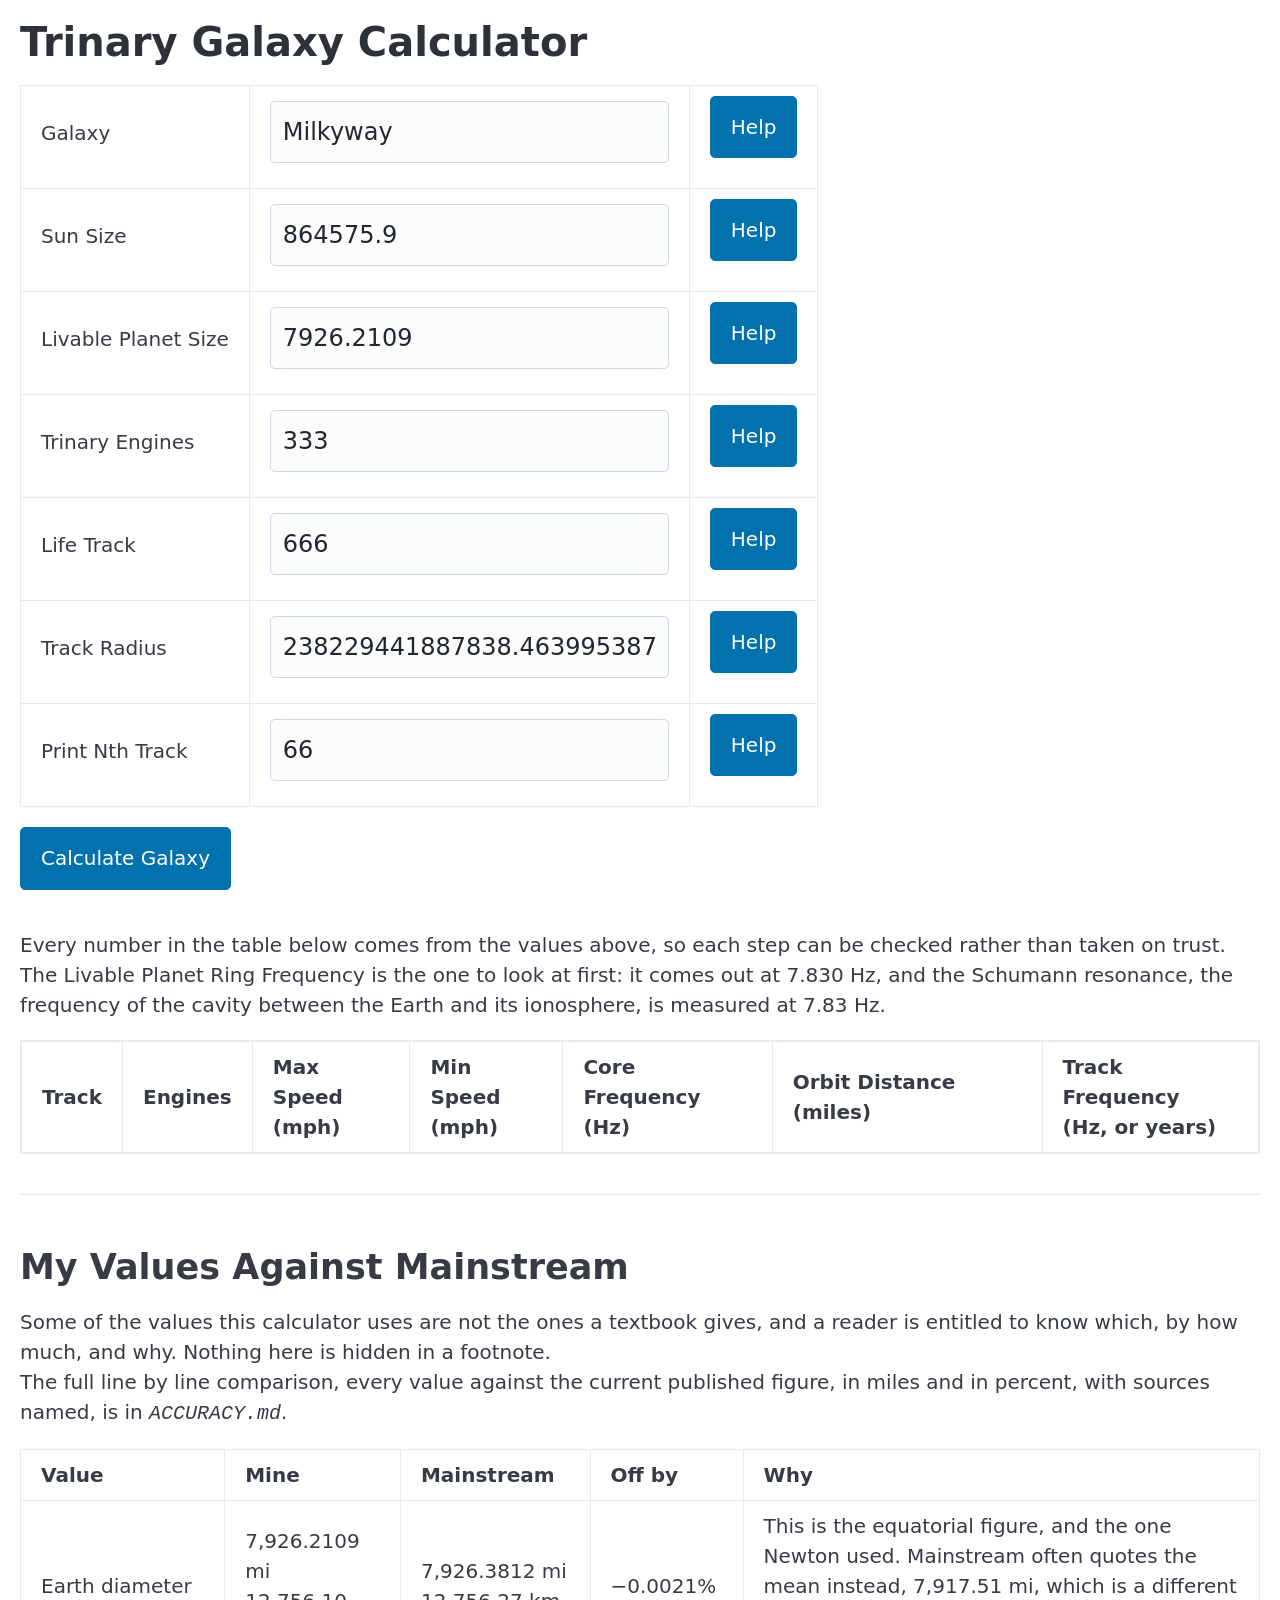
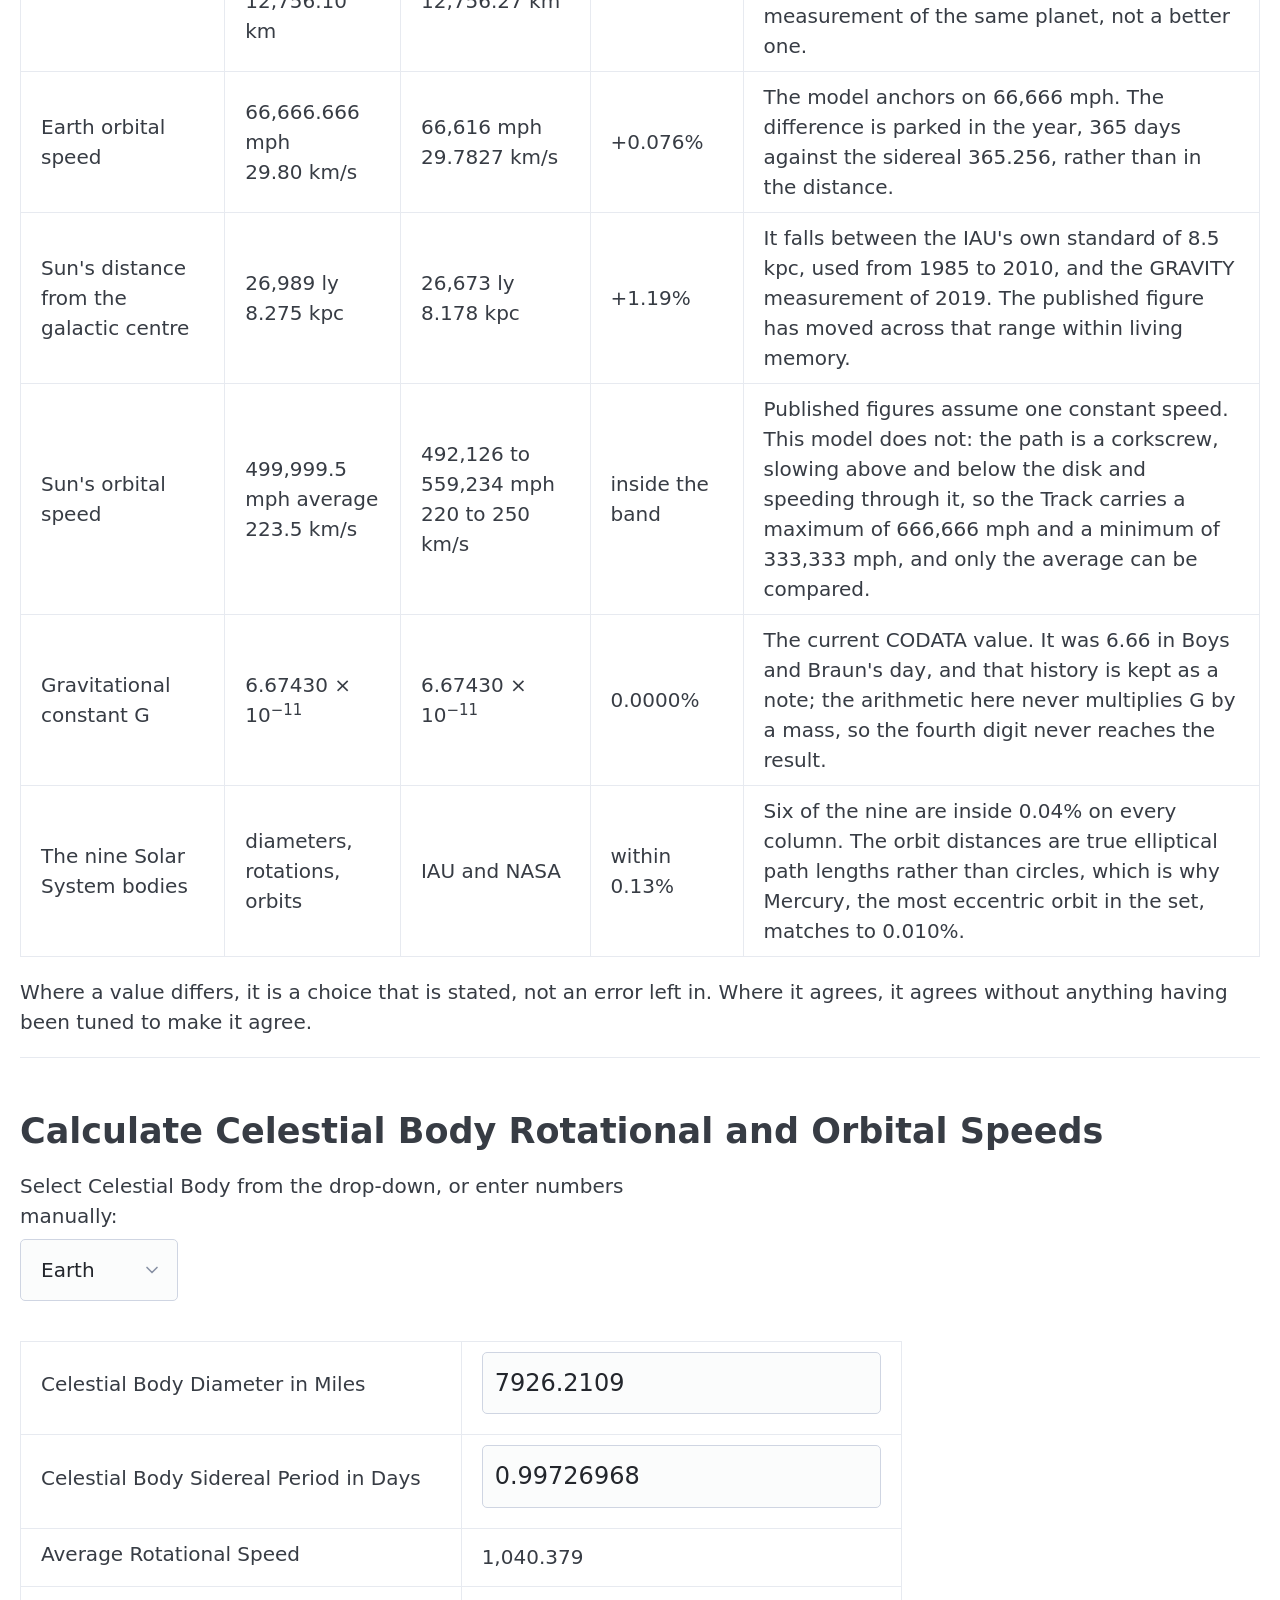
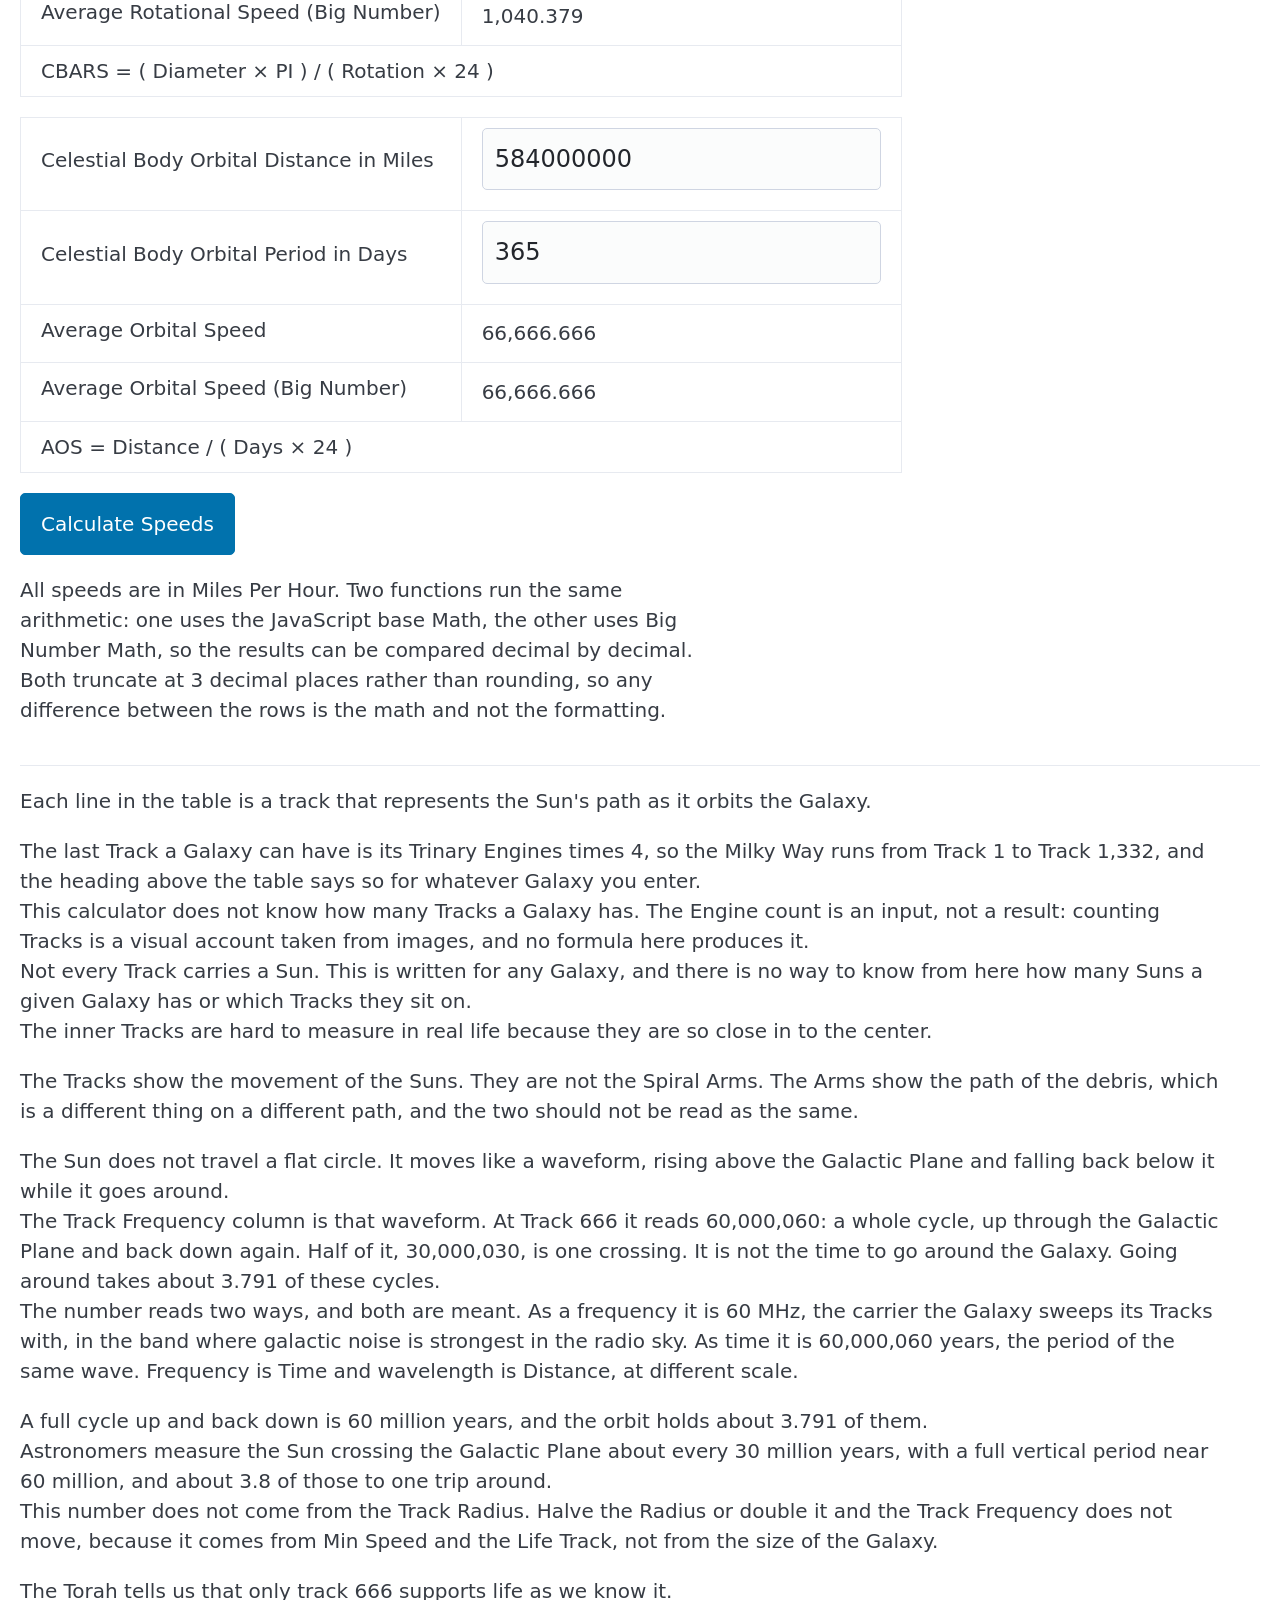
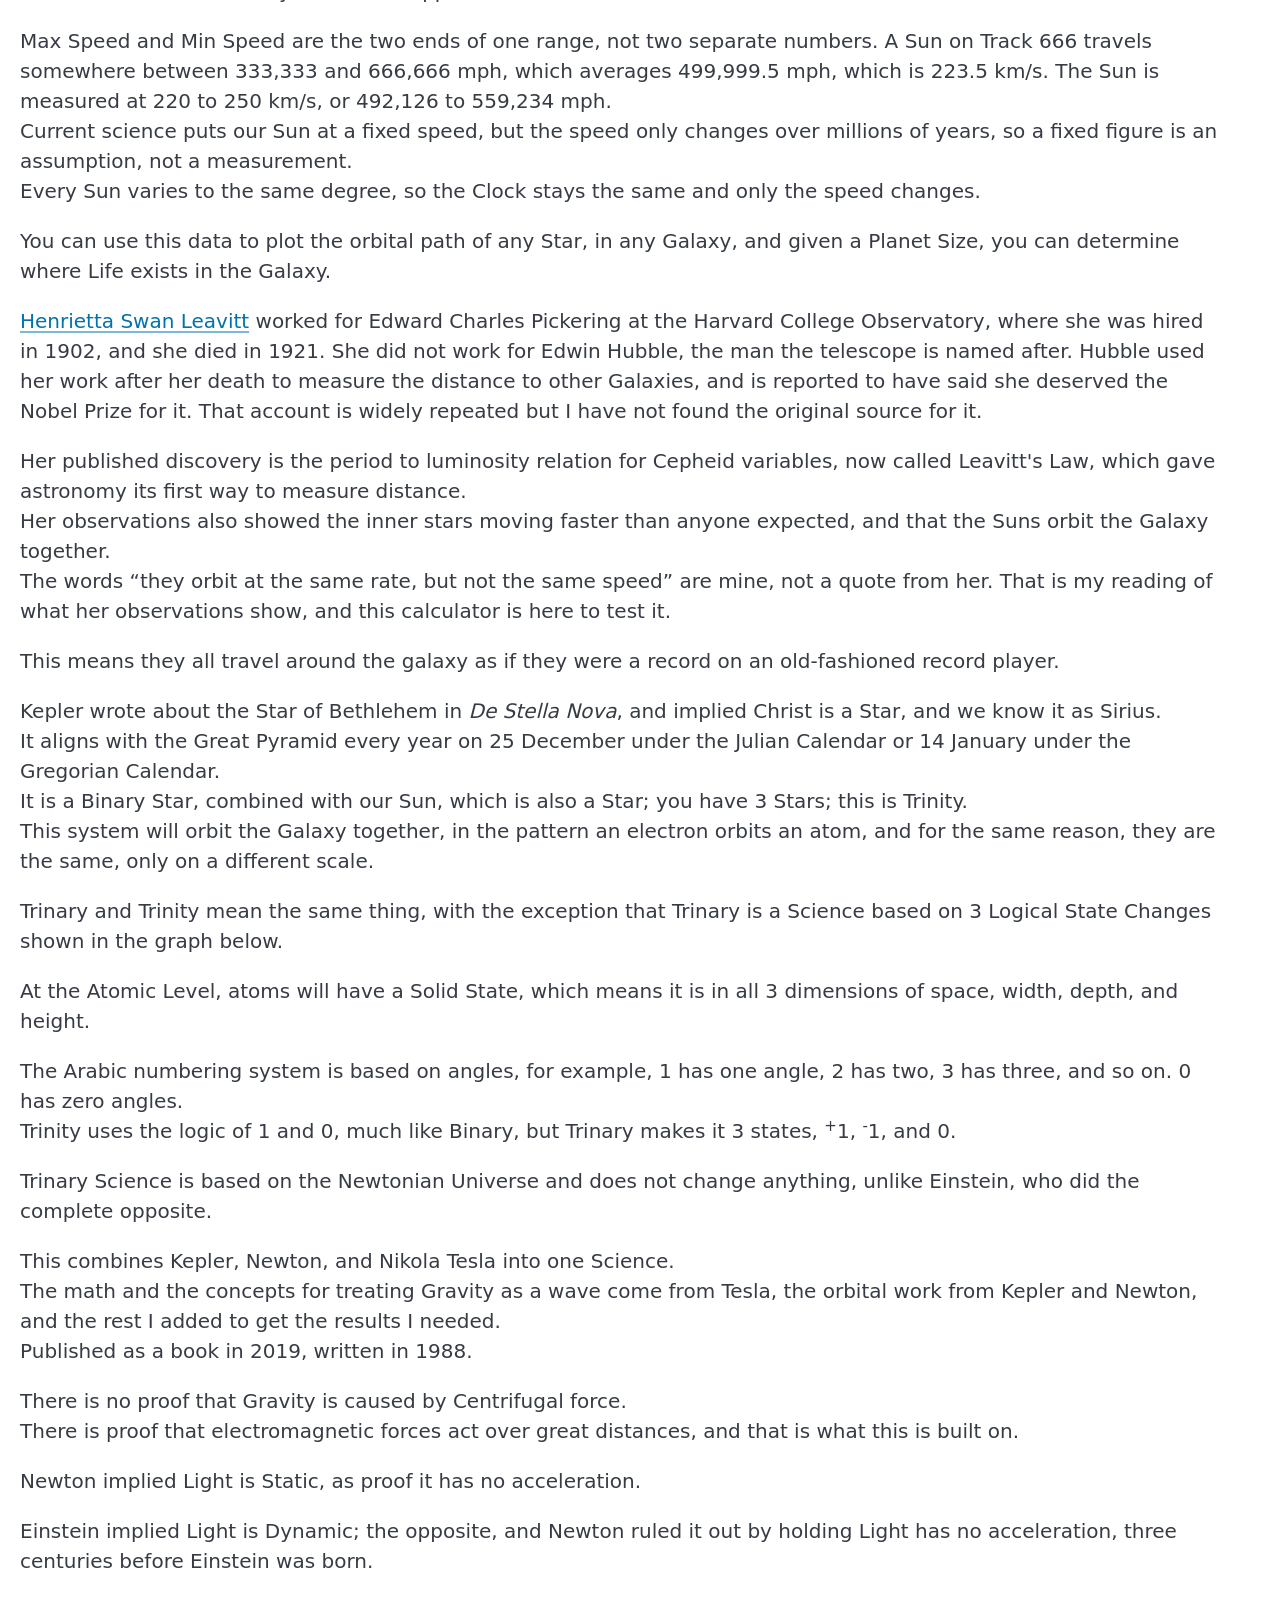
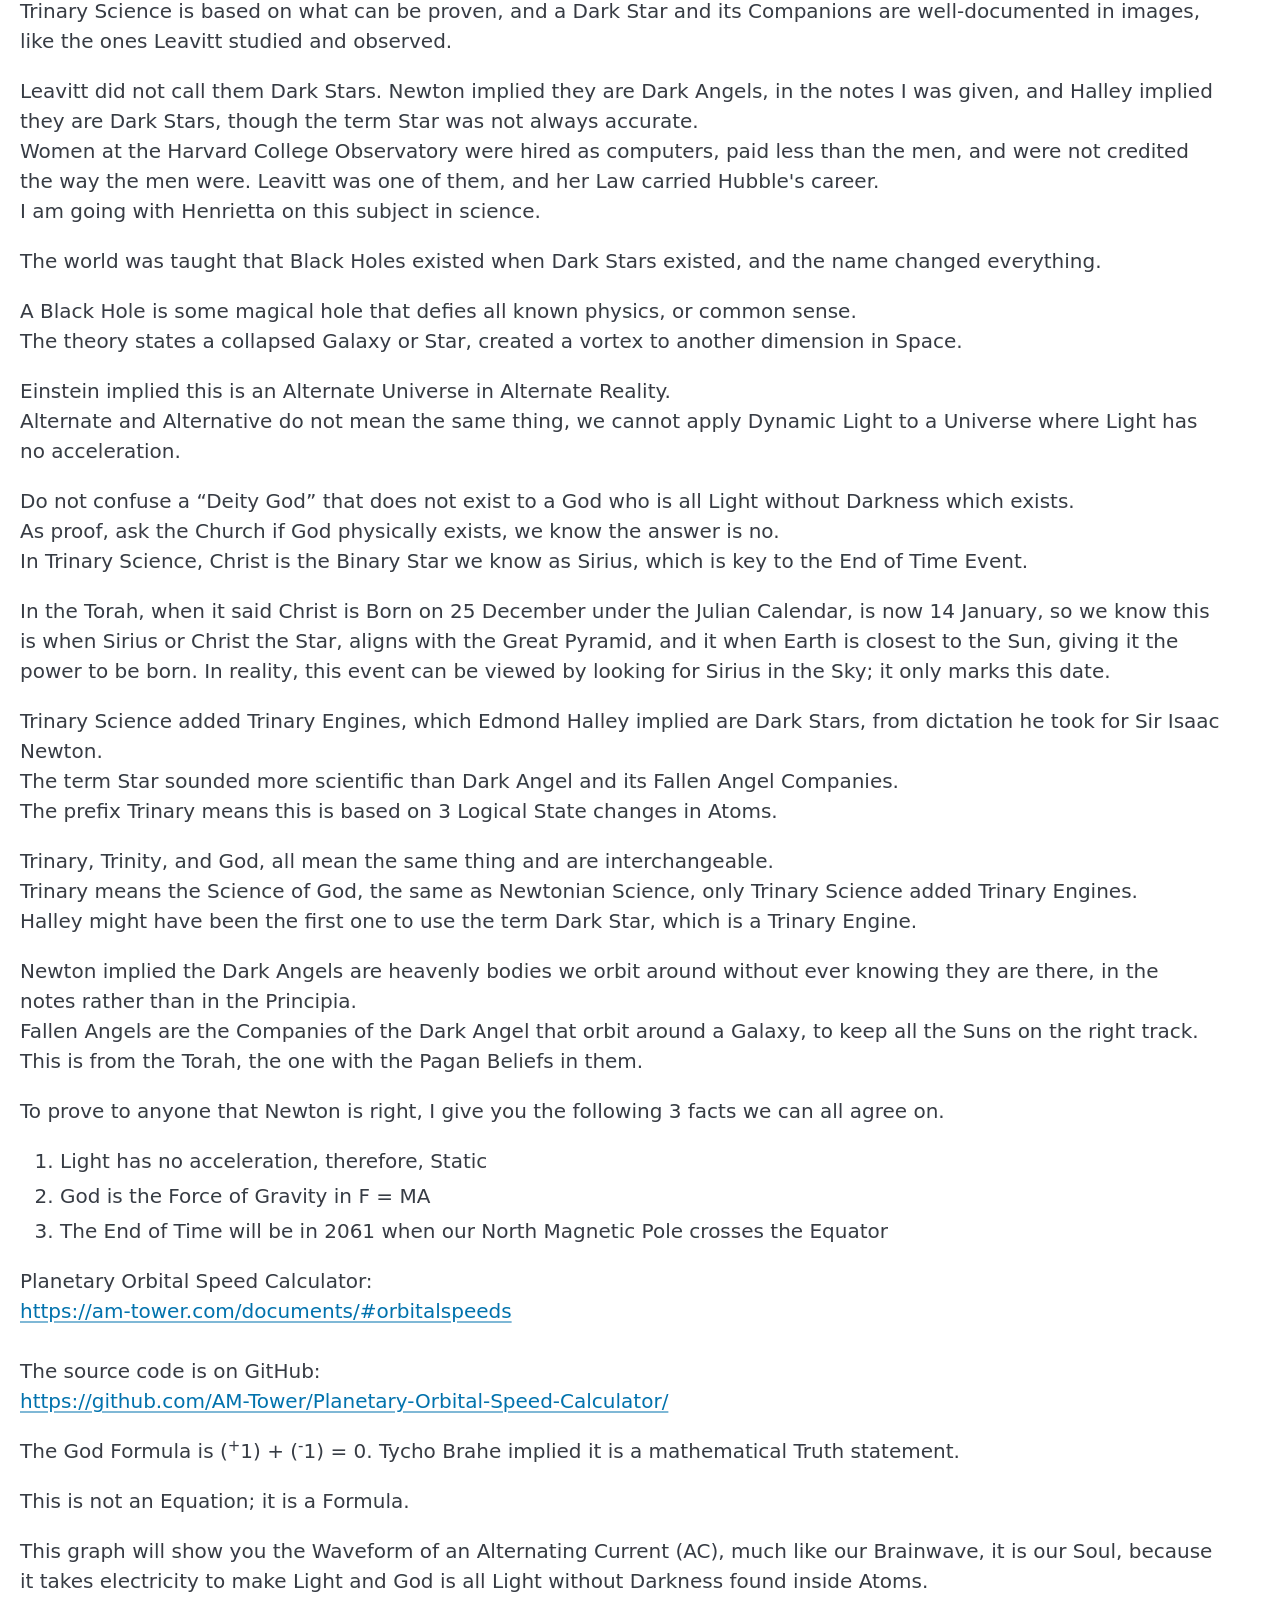
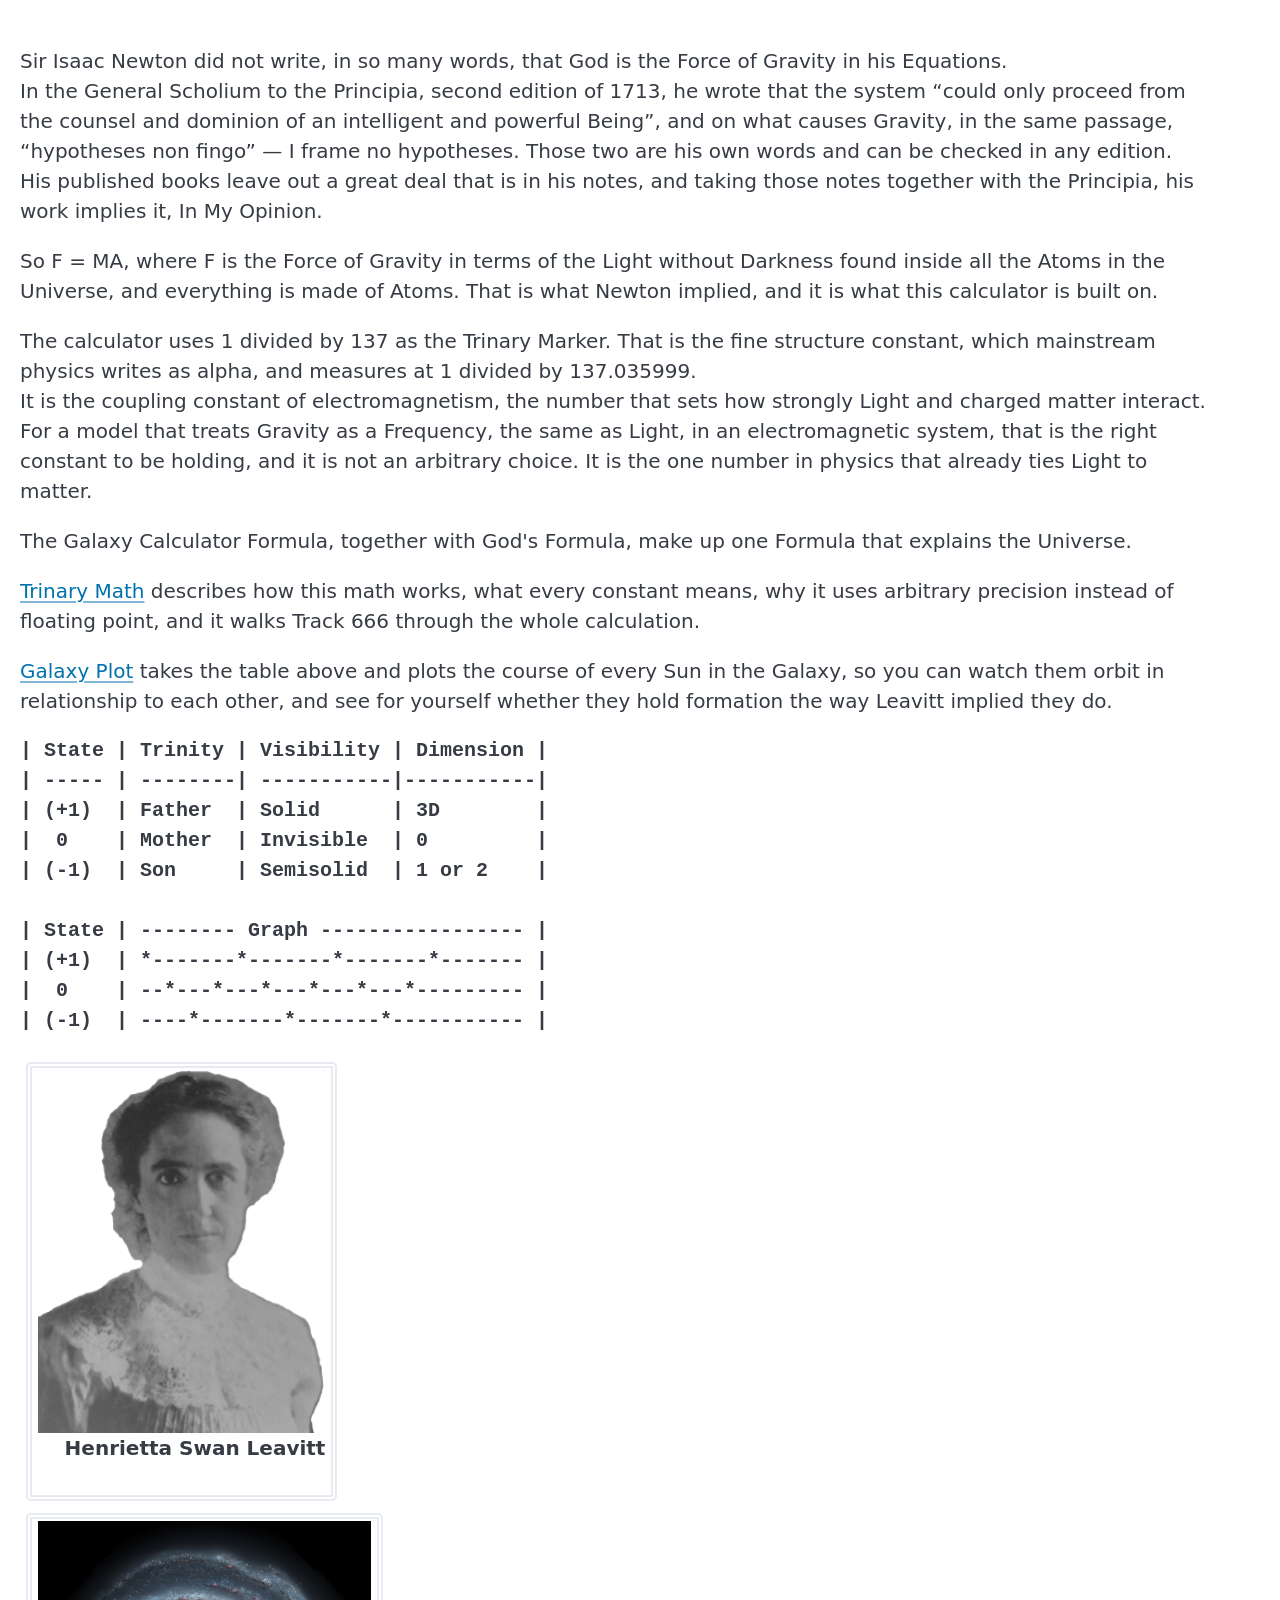
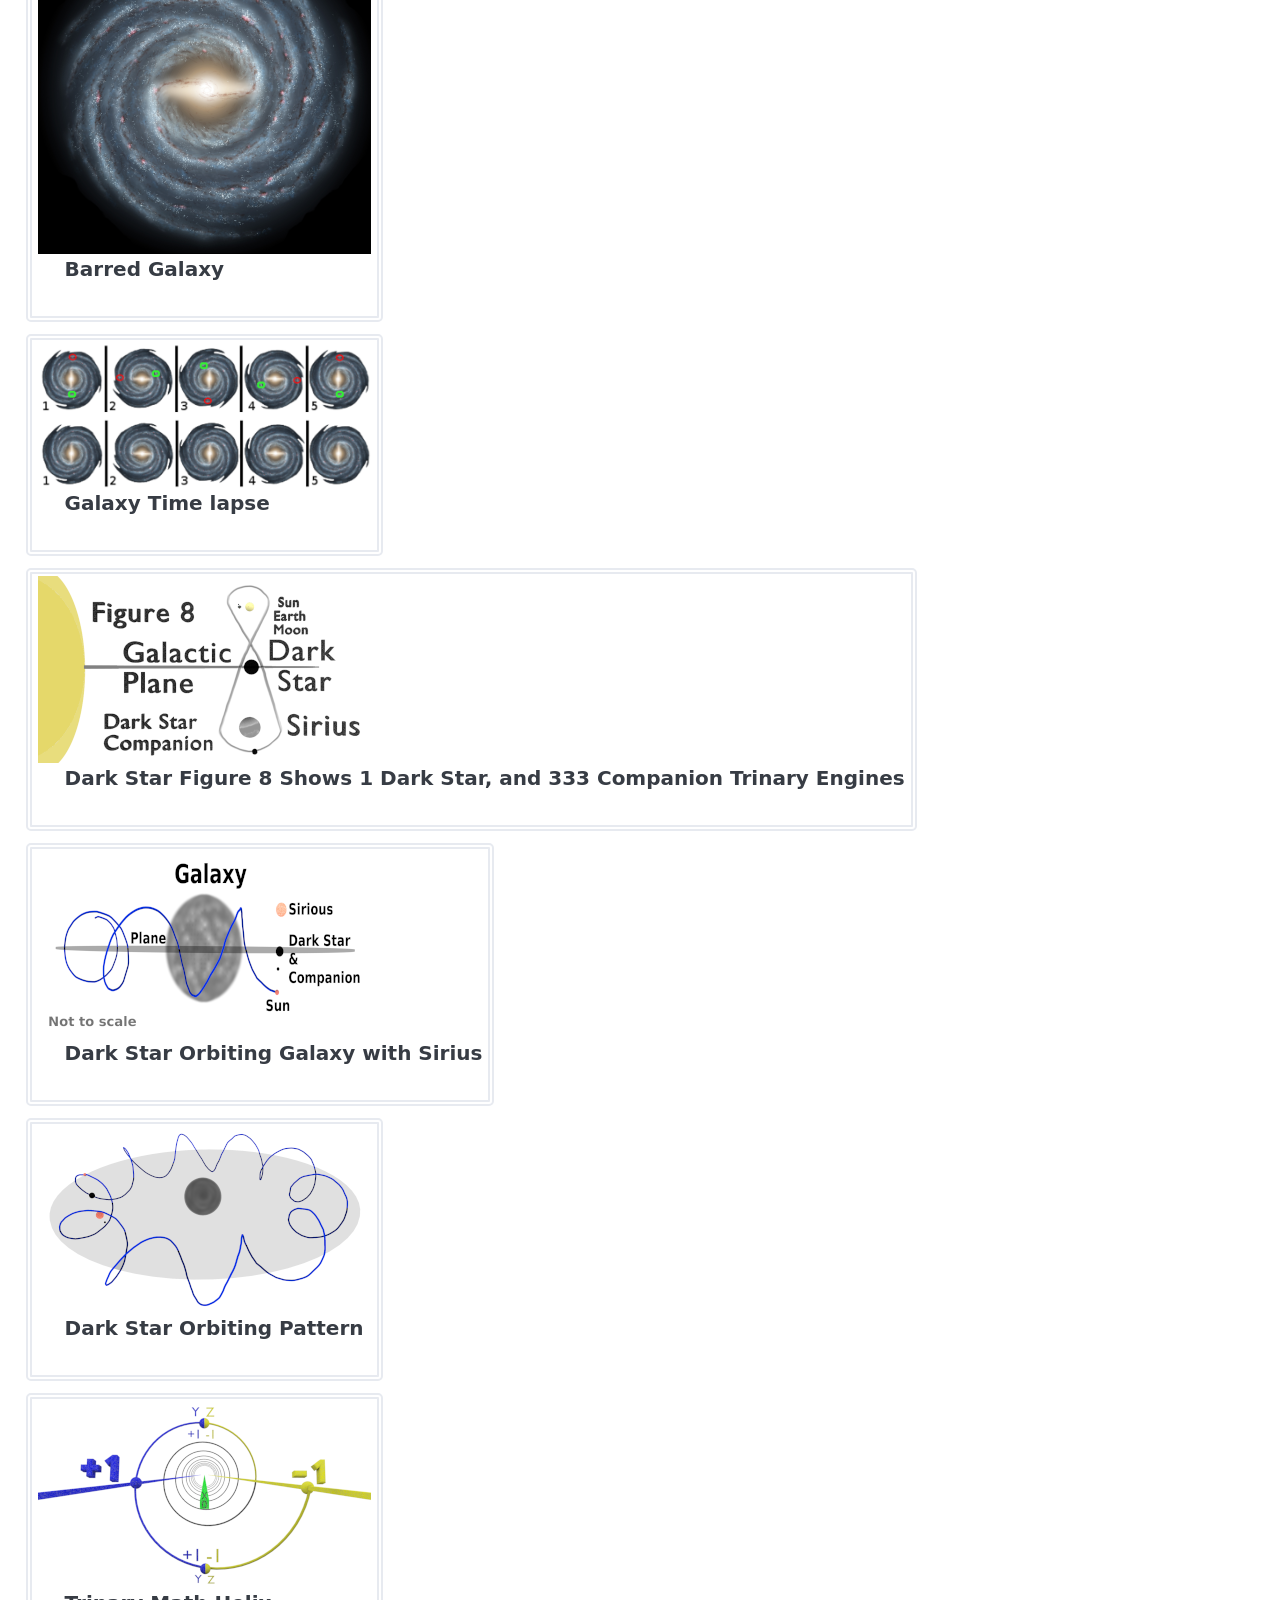
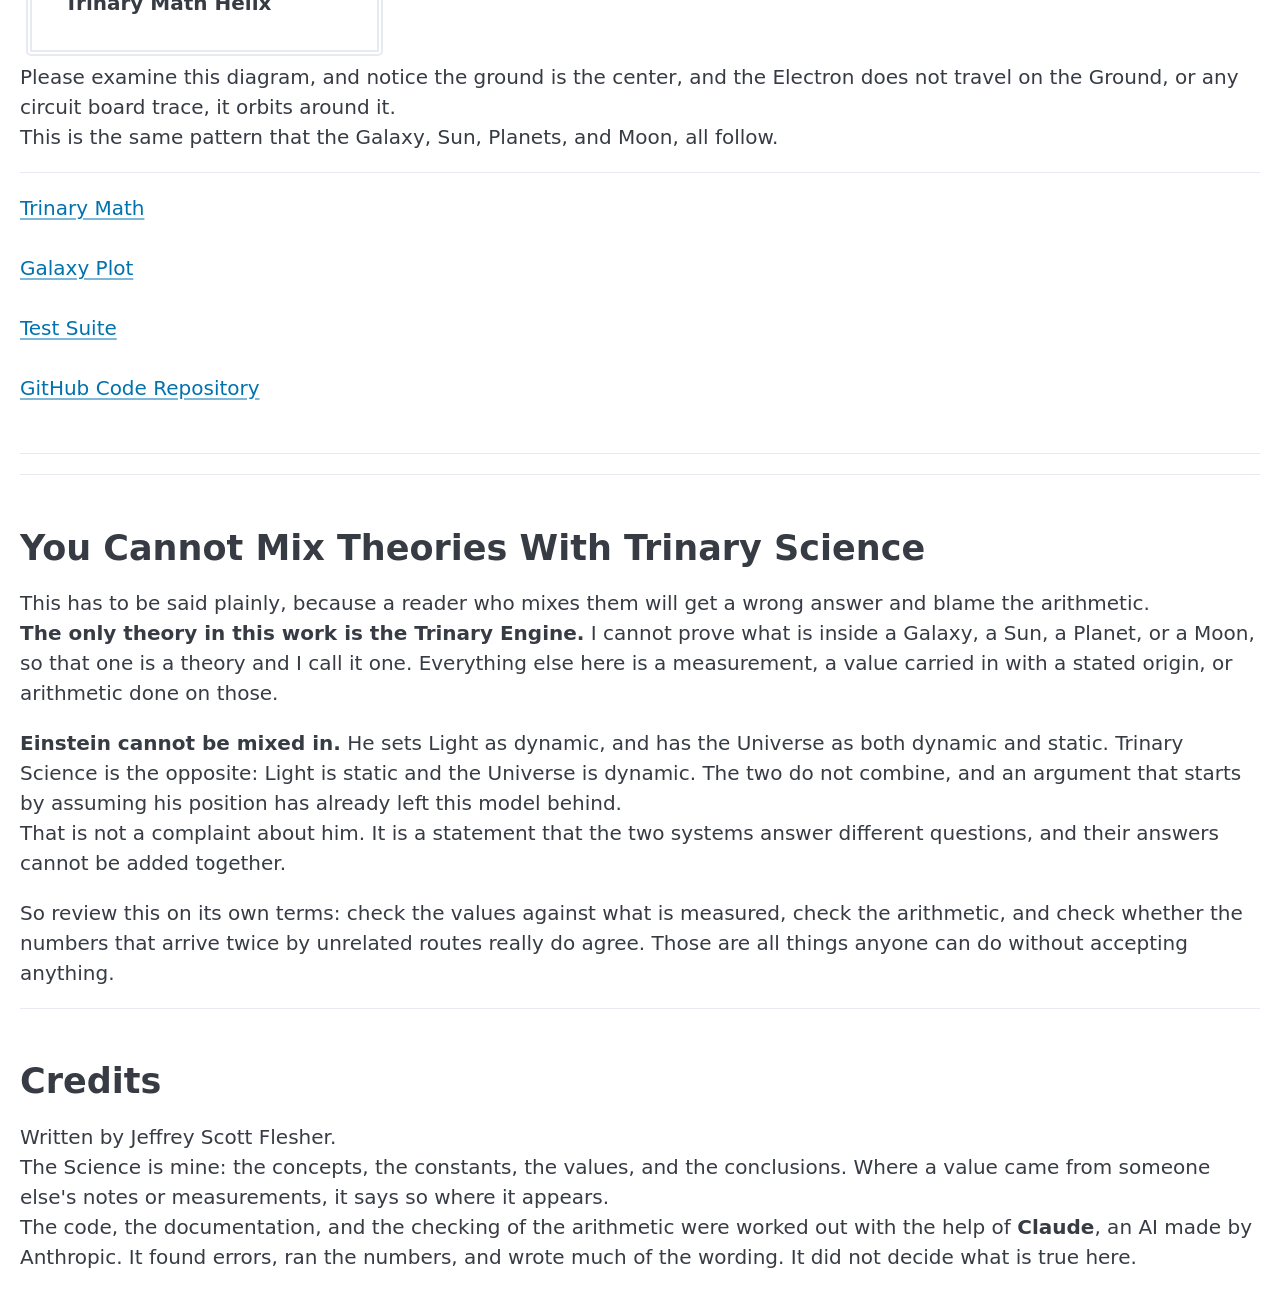
==== commit 70e28ae4: "Local commit: 2026-09-14 17:24:50" ====
--- a/index.html
+++ b/index.html
@@ -26,37 +26,37 @@
             <table id="myTable" class="ridge">
                 <tr class="ridge">
                     <td class="ridge"><label class="medium-font" for="myGalaxy">Galaxy</label></td>
-                    <td class="ridge"><input class="medium-font wide-input" type="text" id="myGalaxy" name="myGalaxy" value="Milkyway"></td>
+                    <td class="ridge valueCell"><input class="medium-font wide-input" type="text" id="myGalaxy" name="myGalaxy" value="Milkyway"></td>
                     <td class="ridge"><button class="medium-font" type="button" onclick="showHelp(1)">Help</button></td>
                 </tr>
                 <tr class="ridge">
                     <td class="ridge"><label class="medium-font" for="mySunSize">Sun Size</label></td>
-                    <td class="ridge"><input class="medium-font wide-input" type="text" id="mySunSize" name="mySunSize" value="864575.9"></td>
+                    <td class="ridge valueCell"><input class="medium-font wide-input" type="text" id="mySunSize" name="mySunSize" value="864575.9"></td>
                     <td class="ridge"><button class="medium-font" type="button" onclick="showHelp(2)">Help</button></td>
                 </tr>
                 <tr class="ridge">
                     <td class="ridge"><label class="medium-font" for="myLivablePlanetSize">Livable Planet Size</label></td>
-                    <td class="ridge"><input class="medium-font wide-input" type="text" id="myLivablePlanetSize" name="myLivablePlanetSize" value="7926.2109"></td>
+                    <td class="ridge valueCell"><input class="medium-font wide-input" type="text" id="myLivablePlanetSize" name="myLivablePlanetSize" value="7926.2109"></td>
                     <td class="ridge"><button class="medium-font" type="button" onclick="showHelp(3)">Help</button></td>
                 </tr>
                 <tr class="ridge">
                     <td class="ridge"><label class="medium-font" for="myTrinaryEngines">Trinary Engines</label></td>
-                    <td class="ridge"><input class="medium-font wide-input" type="text" id="myTrinaryEngines" name="myTrinaryEngines" value="333"></td>
+                    <td class="ridge valueCell"><input class="medium-font wide-input" type="text" id="myTrinaryEngines" name="myTrinaryEngines" value="333"></td>
                     <td class="ridge"><button class="medium-font" type="button" onclick="showHelp(4)">Help</button></td>
                 </tr>
                 <tr class="ridge">
                     <td class="ridge"><label class="medium-font" for="myLifeTrack">Life Track</label></td>
-                    <td class="ridge"><input class="medium-font wide-input" type="text" id="myLifeTrack" name="myLifeTrack" value="666"></td>
+                    <td class="ridge valueCell"><input class="medium-font wide-input" type="text" id="myLifeTrack" name="myLifeTrack" value="666"></td>
                     <td class="ridge"><button class="medium-font" type="button" onclick="showHelp(7)">Help</button></td>
                 </tr>
                 <tr class="ridge">
                     <td class="ridge"><label class="medium-font" for="myGalaxyRadius">Track Radius</label></td>
-                    <td class="ridge"><input class="medium-font wide-input" type="text" id="myGalaxyRadius" name="myGalaxyRadius" value="238229441887838.4639953874"></td>
+                    <td class="ridge valueCell"><input class="medium-font wide-input" type="text" id="myGalaxyRadius" name="myGalaxyRadius" value="238229441887838.4639953874"></td>
                     <td class="ridge"><button class="medium-font" type="button" onclick="showHelp(5)">Help</button></td>
                 </tr>
                 <tr class="ridge">
                     <td class="ridge"><label class="medium-font" for="myPrintNthTrack">Print Nth Track</label></td>
-                    <td class="ridge"><input class="medium-font wide-input" type="text" id="myPrintNthTrack" name="myPrintNthTrack" value="66"></td>
+                    <td class="ridge valueCell"><input class="medium-font wide-input" type="text" id="myPrintNthTrack" name="myPrintNthTrack" value="66"></td>
                     <td class="ridge"><button class="medium-font" type="button" onclick="showHelp(6)">Help</button></td>
                 </tr>
             </table>
@@ -140,7 +140,7 @@
                     <th class="medium-font ridge">Engines</th>
                     <th class="medium-font ridge">Max Speed<br />(mph)</th>
                     <th class="medium-font ridge">Min Speed<br />(mph)</th>
-                    <th class="medium-font ridge">Frequency<br />(Hz)</th>
+                    <th class="medium-font ridge">Core Frequency<br />(Hz)</th>
                     <th class="medium-font ridge">Orbit Distance (miles)</th>
                     <th class="medium-font ridge">Track Frequency<br />(Hz, or years)</th>
                 </tr>
@@ -150,6 +150,89 @@
             </tbody>
         </table>
     </div>
+
+    <hr>
+
+    <h2 id="mainstream">My Values Against Mainstream</h2>
+
+    <p class="medium-font">
+        Some of the values this calculator uses are not the ones a textbook gives, and a reader is entitled to know
+        which, by how much, and why. Nothing here is hidden in a footnote. <br />
+        The full line by line comparison, every value against the current published figure, in miles and in percent,
+        with sources named, is in <span class="text_code">ACCURACY.md</span>.
+    </p>
+
+    <div class="tableContainer">
+        <table class="ridge">
+            <thead class="ridge">
+                <tr class="ridge">
+                    <th class="medium-font ridge">Value</th>
+                    <th class="medium-font ridge">Mine</th>
+                    <th class="medium-font ridge">Mainstream</th>
+                    <th class="medium-font ridge">Off by</th>
+                    <th class="medium-font ridge">Why</th>
+                </tr>
+            </thead>
+            <tbody class="medium-font">
+                <tr class="ridge oddRow">
+                    <td class="ridge">Earth diameter</td>
+                    <td class="ridge">7,926.2109 mi<br />12,756.10 km</td>
+                    <td class="ridge">7,926.3812 mi<br />12,756.27 km</td>
+                    <td class="ridge">&minus;0.0021%</td>
+                    <td class="ridge">This is the equatorial figure, and the one Newton used. Mainstream often quotes the
+                    mean instead, 7,917.51 mi, which is a different measurement of the same planet, not a better one.</td>
+                </tr>
+                <tr class="ridge evenRow">
+                    <td class="ridge">Earth orbital speed</td>
+                    <td class="ridge">66,666.666 mph<br />29.80 km/s</td>
+                    <td class="ridge">66,616 mph<br />29.7827 km/s</td>
+                    <td class="ridge">+0.076%</td>
+                    <td class="ridge">The model anchors on 66,666 mph. The difference is parked in the year, 365 days
+                    against the sidereal 365.256, rather than in the distance.</td>
+                </tr>
+                <tr class="ridge oddRow">
+                    <td class="ridge">Sun&#39;s distance from the galactic centre</td>
+                    <td class="ridge">26,989 ly<br />8.275 kpc</td>
+                    <td class="ridge">26,673 ly<br />8.178 kpc</td>
+                    <td class="ridge">+1.19%</td>
+                    <td class="ridge">It falls between the IAU&#39;s own standard of 8.5 kpc, used from 1985 to 2010, and the
+                    GRAVITY measurement of 2019. The published figure has moved across that range within living memory.</td>
+                </tr>
+                <tr class="ridge evenRow">
+                    <td class="ridge">Sun&#39;s orbital speed</td>
+                    <td class="ridge">499,999.5 mph average<br />223.5 km/s</td>
+                    <td class="ridge">492,126 to 559,234 mph<br />220 to 250 km/s</td>
+                    <td class="ridge">inside the band</td>
+                    <td class="ridge">Published figures assume one constant speed. This model does not: the path is a
+                    corkscrew, slowing above and below the disk and speeding through it, so the Track carries a maximum
+                    of 666,666 mph and a minimum of 333,333 mph, and only the average can be compared.</td>
+                </tr>
+                <tr class="ridge oddRow">
+                    <td class="ridge">Gravitational constant G</td>
+                    <td class="ridge">6.67430 &times; 10<sup>&minus;11</sup></td>
+                    <td class="ridge">6.67430 &times; 10<sup>&minus;11</sup></td>
+                    <td class="ridge">0.0000%</td>
+                    <td class="ridge">The current CODATA value. It was 6.66 in Boys and Braun&#39;s day, and that history is
+                    kept as a note; the arithmetic here never multiplies G by a mass, so the fourth digit never reaches
+                    the result.</td>
+                </tr>
+                <tr class="ridge evenRow">
+                    <td class="ridge">The nine Solar System bodies</td>
+                    <td class="ridge">diameters, rotations, orbits</td>
+                    <td class="ridge">IAU and NASA</td>
+                    <td class="ridge">within 0.13%</td>
+                    <td class="ridge">Six of the nine are inside 0.04% on every column. The orbit distances are true
+                    elliptical path lengths rather than circles, which is why Mercury, the most eccentric orbit in the
+                    set, matches to 0.010%.</td>
+                </tr>
+            </tbody>
+        </table>
+    </div>
+
+    <p class="medium-font">
+        Where a value differs, it is a choice that is stated, not an error left in. Where it agrees, it agrees without
+        anything having been tuned to make it agree.
+    </p>
 
     <hr>
 
@@ -177,11 +260,11 @@
             <table id="myRotationTable" class="ridge">
                 <tr class="ridge">
                     <td class="ridge"><label class="medium-font" for="txtDiameter">Celestial Body Diameter in Miles</label></td>
-                    <td class="ridge"><input class="medium-font wide-input" type="text" id="txtDiameter" name="txtDiameter" value="7926.2109"></td>
+                    <td class="ridge valueCell"><input class="medium-font wide-input" type="text" id="txtDiameter" name="txtDiameter" value="7926.2109"></td>
                 </tr>
                 <tr class="ridge">
                     <td class="ridge"><label class="medium-font" for="txtRotation">Celestial Body Sidereal Period in Days</label></td>
-                    <td class="ridge"><input class="medium-font wide-input" type="text" id="txtRotation" name="txtRotation" value="0.99726968"></td>
+                    <td class="ridge valueCell"><input class="medium-font wide-input" type="text" id="txtRotation" name="txtRotation" value="0.99726968"></td>
                 </tr>
                 <tr class="ridge">
                     <td class="ridge"><label class="medium-font">Average Rotational Speed</label></td>
@@ -199,11 +282,11 @@
             <table id="myOrbitTable" class="ridge">
                 <tr class="ridge">
                     <td class="ridge"><label class="medium-font" for="txtOrbitalDistance">Celestial Body Orbital Distance in Miles</label></td>
-                    <td class="ridge"><input class="medium-font wide-input" type="text" id="txtOrbitalDistance" name="txtOrbitalDistance" value="584000000"></td>
+                    <td class="ridge valueCell"><input class="medium-font wide-input" type="text" id="txtOrbitalDistance" name="txtOrbitalDistance" value="584000000"></td>
                 </tr>
                 <tr class="ridge">
                     <td class="ridge"><label class="medium-font" for="txtOrbitalPeriod">Celestial Body Orbital Period in Days</label></td>
-                    <td class="ridge"><input class="medium-font wide-input" type="text" id="txtOrbitalPeriod" name="txtOrbitalPeriod" value="365"></td>
+                    <td class="ridge valueCell"><input class="medium-font wide-input" type="text" id="txtOrbitalPeriod" name="txtOrbitalPeriod" value="365"></td>
                 </tr>
                 <tr class="ridge">
                     <td class="ridge"><label class="medium-font">Average Orbital Speed</label></td>
@@ -240,6 +323,8 @@
         <p class="medium-font">
             The last Track a Galaxy can have is its Trinary Engines times 4, so the Milky Way runs from
             Track 1 to Track 1,332, and the heading above the table says so for whatever Galaxy you enter. <br />
+            This calculator does not know how many Tracks a Galaxy has. The Engine count is an input, not a
+            result: counting Tracks is a visual account taken from images, and no formula here produces it. <br />
             Not every Track carries a Sun. This is written for any Galaxy, and there is no way to know from
             here how many Suns a given Galaxy has or which Tracks they sit on. <br />
             The inner Tracks are hard to measure in real life because they are so close in to the center.
@@ -264,7 +349,7 @@
         </p>
 
         <p class="medium-font">
-            A full cycle up and back down is 60 million years, and the orbit holds about 3.85 of them. <br />
+            A full cycle up and back down is 60 million years, and the orbit holds about 3.791 of them. <br />
             Astronomers measure the Sun crossing the Galactic Plane about every 30 million years,
             with a full vertical period near 60 million, and about 3.8 of those to one trip around. <br />
             This number does not come from the Track Radius. Halve the Radius or double it and the Track
@@ -279,7 +364,7 @@
         <p class="medium-font">
             Max Speed and Min Speed are the two ends of one range, not two separate numbers.
             A Sun on Track 666 travels somewhere between 333,333 and 666,666 mph, which averages
-            499,999.5 mph, or 223.5 km/s. The Sun is measured at 220 to 250 km/s. <br />
+            499,999.5 mph, which is 223.5 km/s. The Sun is measured at 220 to 250 km/s, or 492,126 to 559,234 mph. <br />
             Current science puts our Sun at a fixed speed, but the speed only changes over millions of years,
             so a fixed figure is an assumption, not a measurement. <br />
             Every Sun varies to the same degree, so the Clock stays the same and only the speed changes.
@@ -610,5 +695,45 @@
     </p>
 
     <hr />
+
+    <hr />
+
+    <h2 id="notheories">You Cannot Mix Theories With Trinary Science</h2>
+
+    <p class="medium-font">
+        This has to be said plainly, because a reader who mixes them will get a wrong answer and blame the
+        arithmetic. <br />
+        <b>The only theory in this work is the Trinary Engine.</b> I cannot prove what is inside a Galaxy, a Sun,
+        a Planet, or a Moon, so that one is a theory and I call it one. Everything else here is a measurement, a
+        value carried in with a stated origin, or arithmetic done on those.
+    </p>
+
+    <p class="medium-font">
+        <b>Einstein cannot be mixed in.</b> He sets Light as dynamic, and has the Universe as both dynamic and
+        static. Trinary Science is the opposite: Light is static and the Universe is dynamic. The two do not
+        combine, and an argument that starts by assuming his position has already left this model behind. <br />
+        That is not a complaint about him. It is a statement that the two systems answer different questions, and
+        their answers cannot be added together.
+    </p>
+
+    <p class="medium-font">
+        So review this on its own terms: check the values against what is measured, check the arithmetic, and check
+        whether the numbers that arrive twice by unrelated routes really do agree. Those are all things anyone can
+        do without accepting anything.
+    </p>
+
+    <hr />
+
+    <h2 id="credits">Credits</h2>
+
+    <p class="medium-font">
+        Written by Jeffrey Scott Flesher. <br />
+        The Science is mine: the concepts, the constants, the values, and the conclusions. Where a value came from
+        someone else&#39;s notes or measurements, it says so where it appears. <br />
+        The code, the documentation, and the checking of the arithmetic were worked out with the help of
+        <b>Claude</b>, an AI made by Anthropic. It found errors, ran the numbers, and wrote much of the wording.
+        It did not decide what is true here.
+    </p>
+
 </body>
 </html>
--- a/galaxy.css
+++ b/galaxy.css
@@ -293,6 +293,8 @@
 }
 
 /* The value column is pinned to one input plus the cell padding either side.
+ * Matched on a class, not on a :has() selector, so it works in every browser
+ * rather than only in Chrome 105, Safari 15.4 and Firefox 121 and later.
  * Without it the table treats an input as something it may shrink, and the
  * Galaxy Radius ends up clipped; with it the label column takes up whatever
  * slack is left. In the Orbit form that is also what makes the two tables
@@ -301,8 +303,8 @@
  * The cells are matched on holding an input, so the Help column in the Galaxy
  * form and the formula rows that span both columns are left alone.
  */
-#galaxyCalculatorForm td:has(.wide-input),
-#orbitCalculatorForm td:has(.wide-input) {
+#galaxyCalculatorForm .valueCell,
+#orbitCalculatorForm .valueCell {
     width: calc(var(--gc-input-width) + 2 * var(--pico-spacing, 1rem));
 }
 
@@ -325,8 +327,8 @@
  * wider than the screen, so the tables go back to sizing themselves.
  */
 @media (max-width: 40rem) {
-    #galaxyCalculatorForm td:has(.wide-input),
-    #orbitCalculatorForm td:has(.wide-input) {
+    #galaxyCalculatorForm .valueCell,
+    #orbitCalculatorForm .valueCell {
         width: auto;
     }
 }
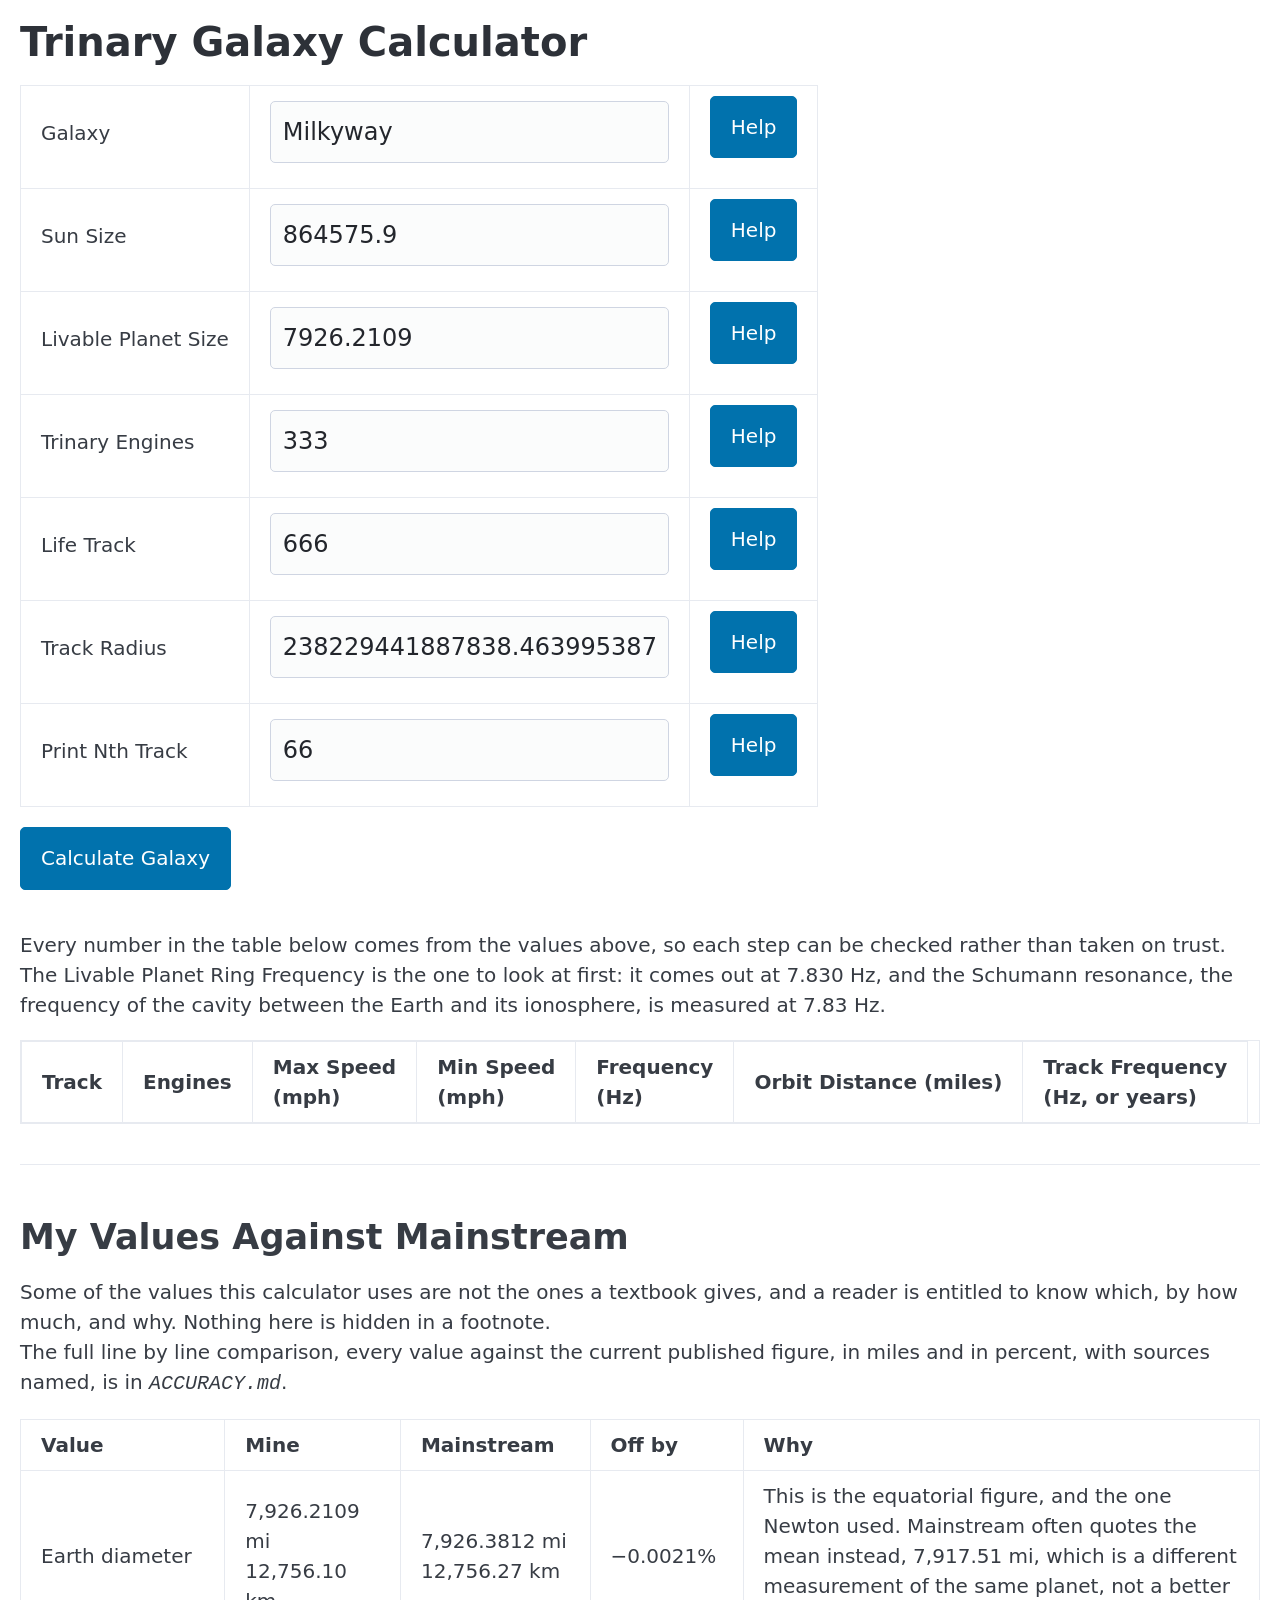
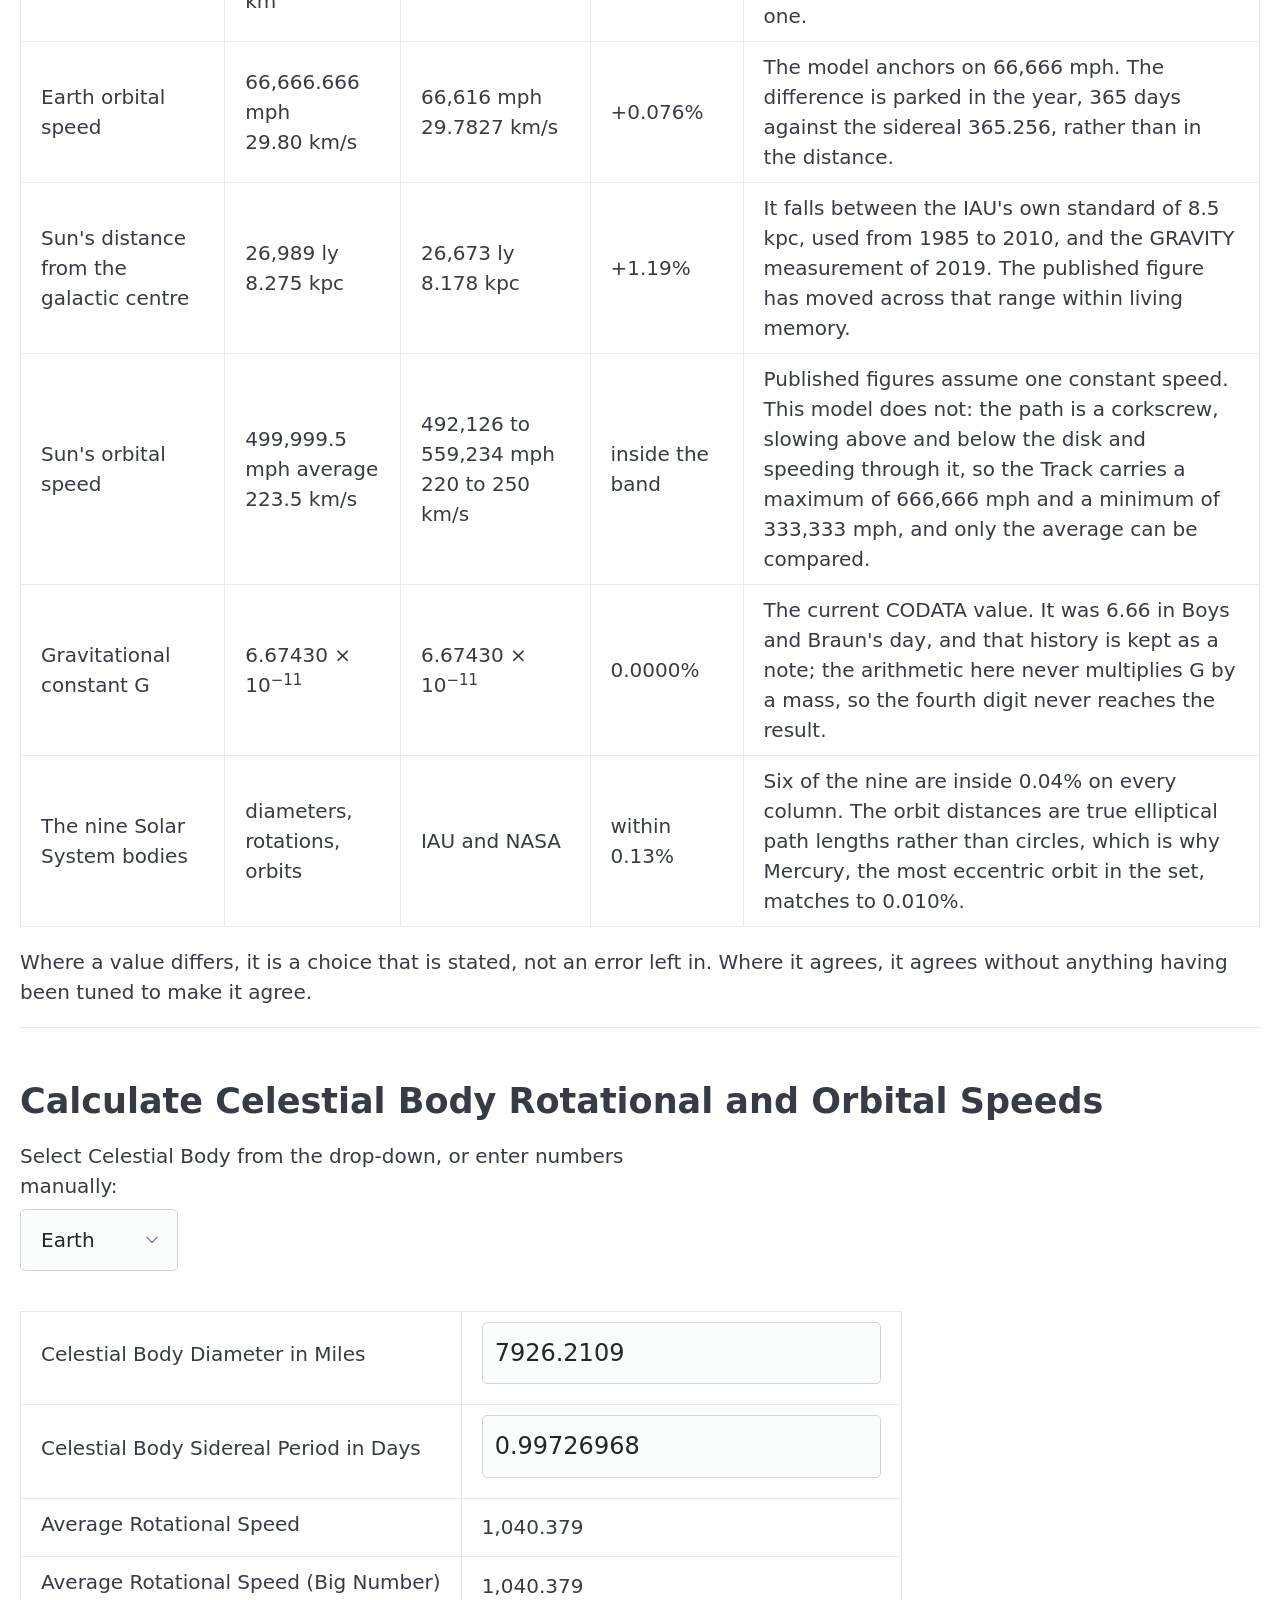
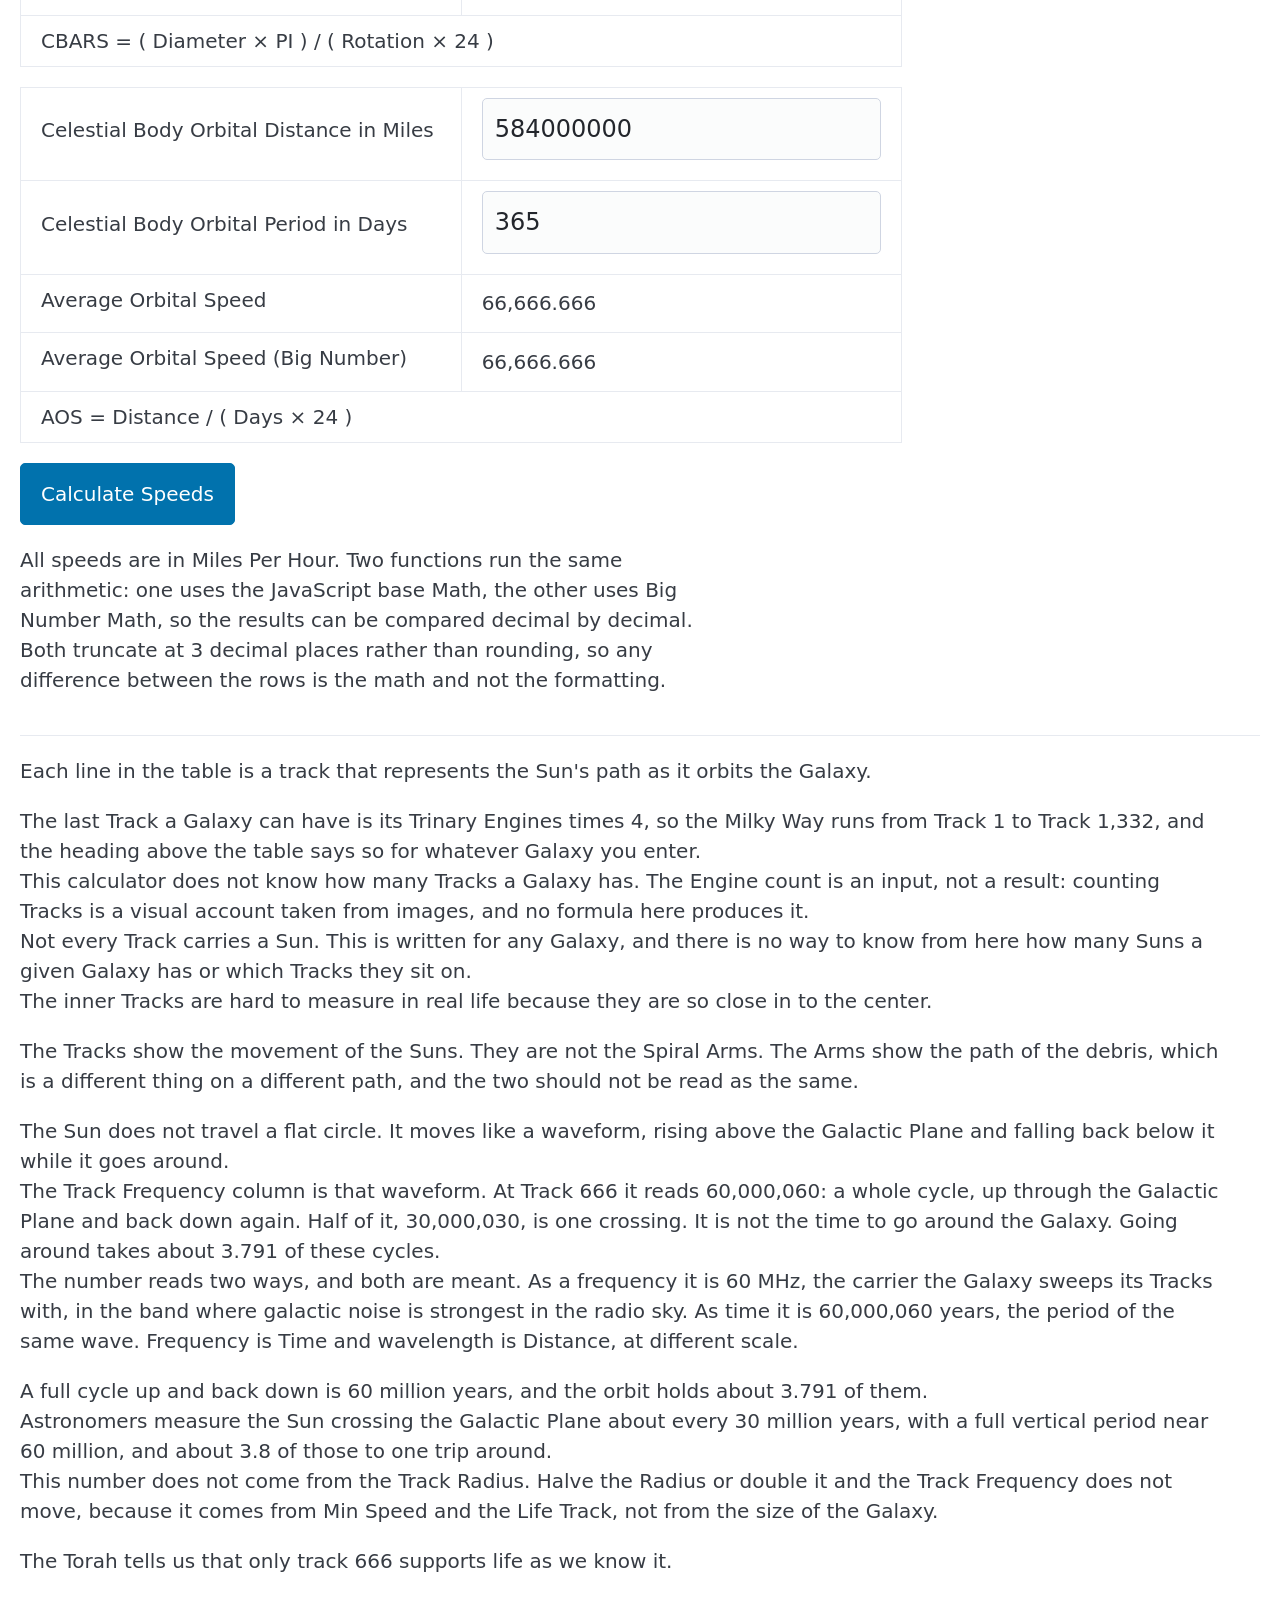
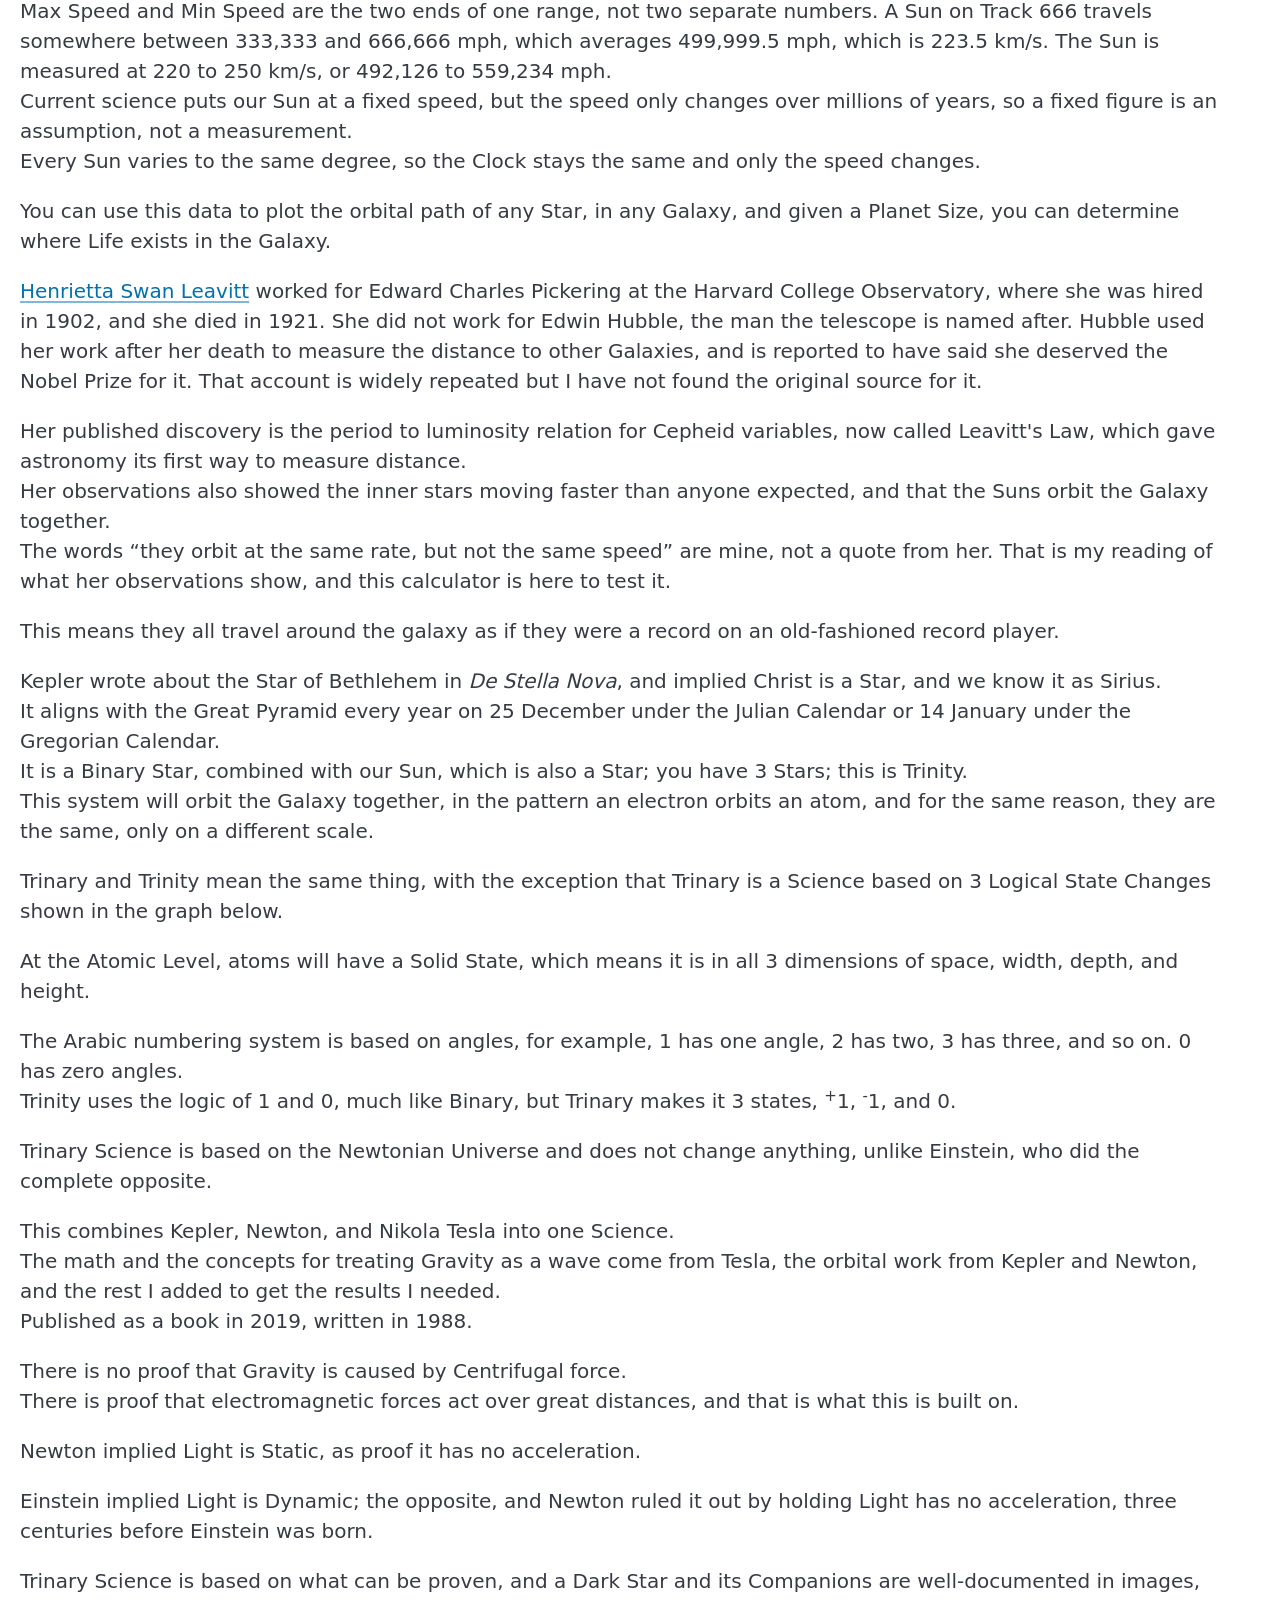
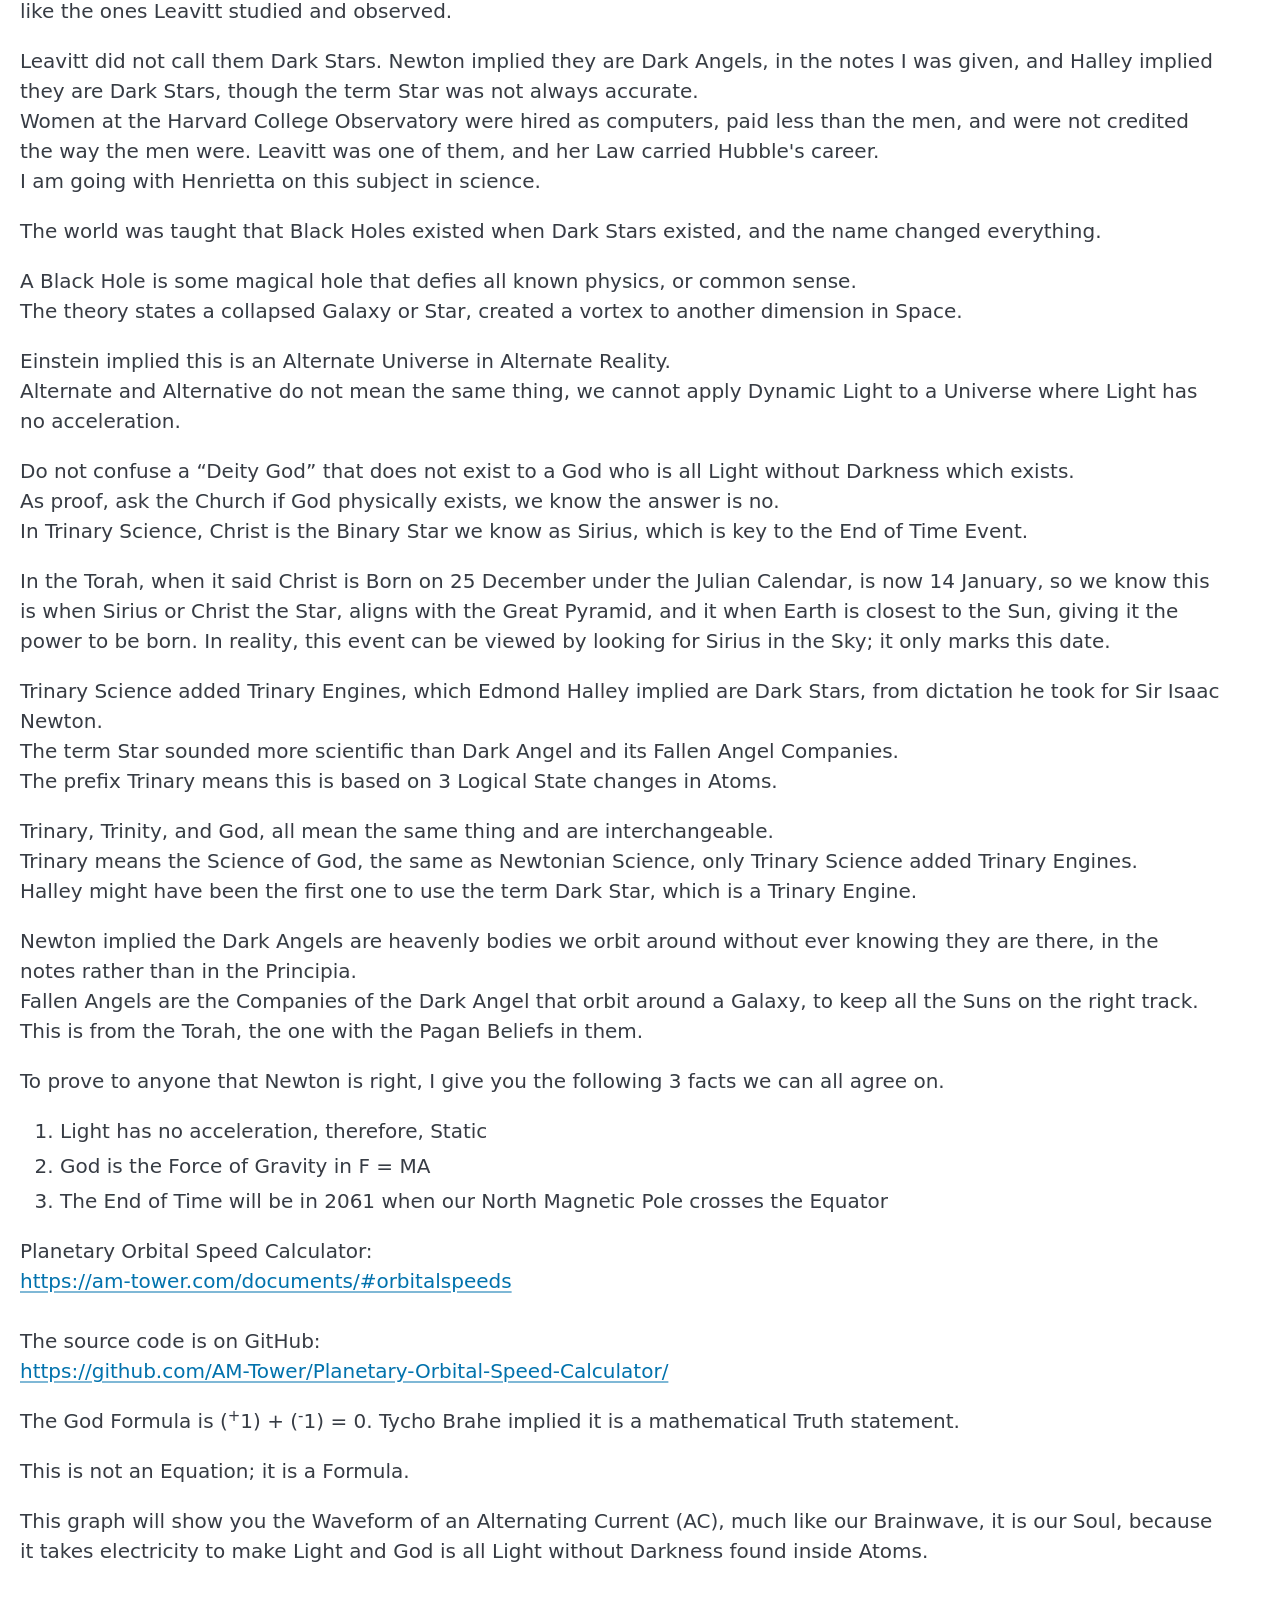
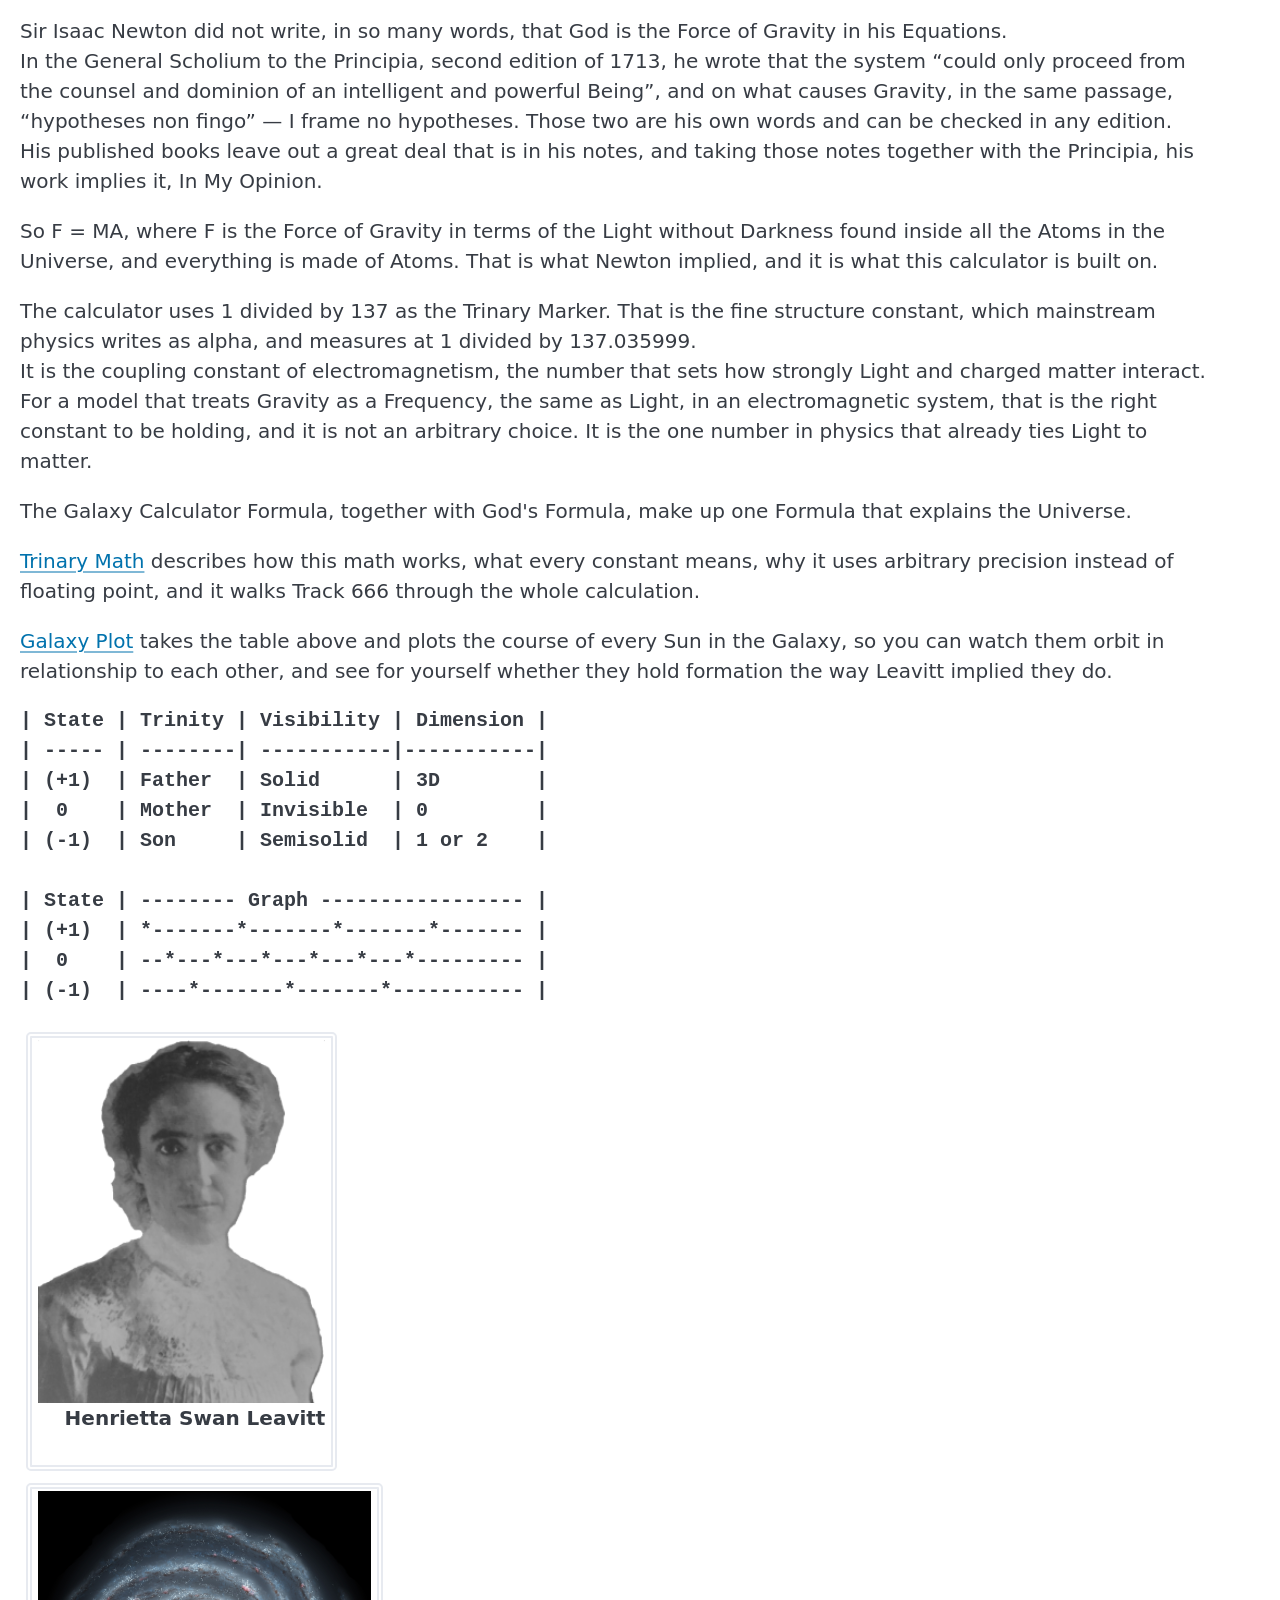
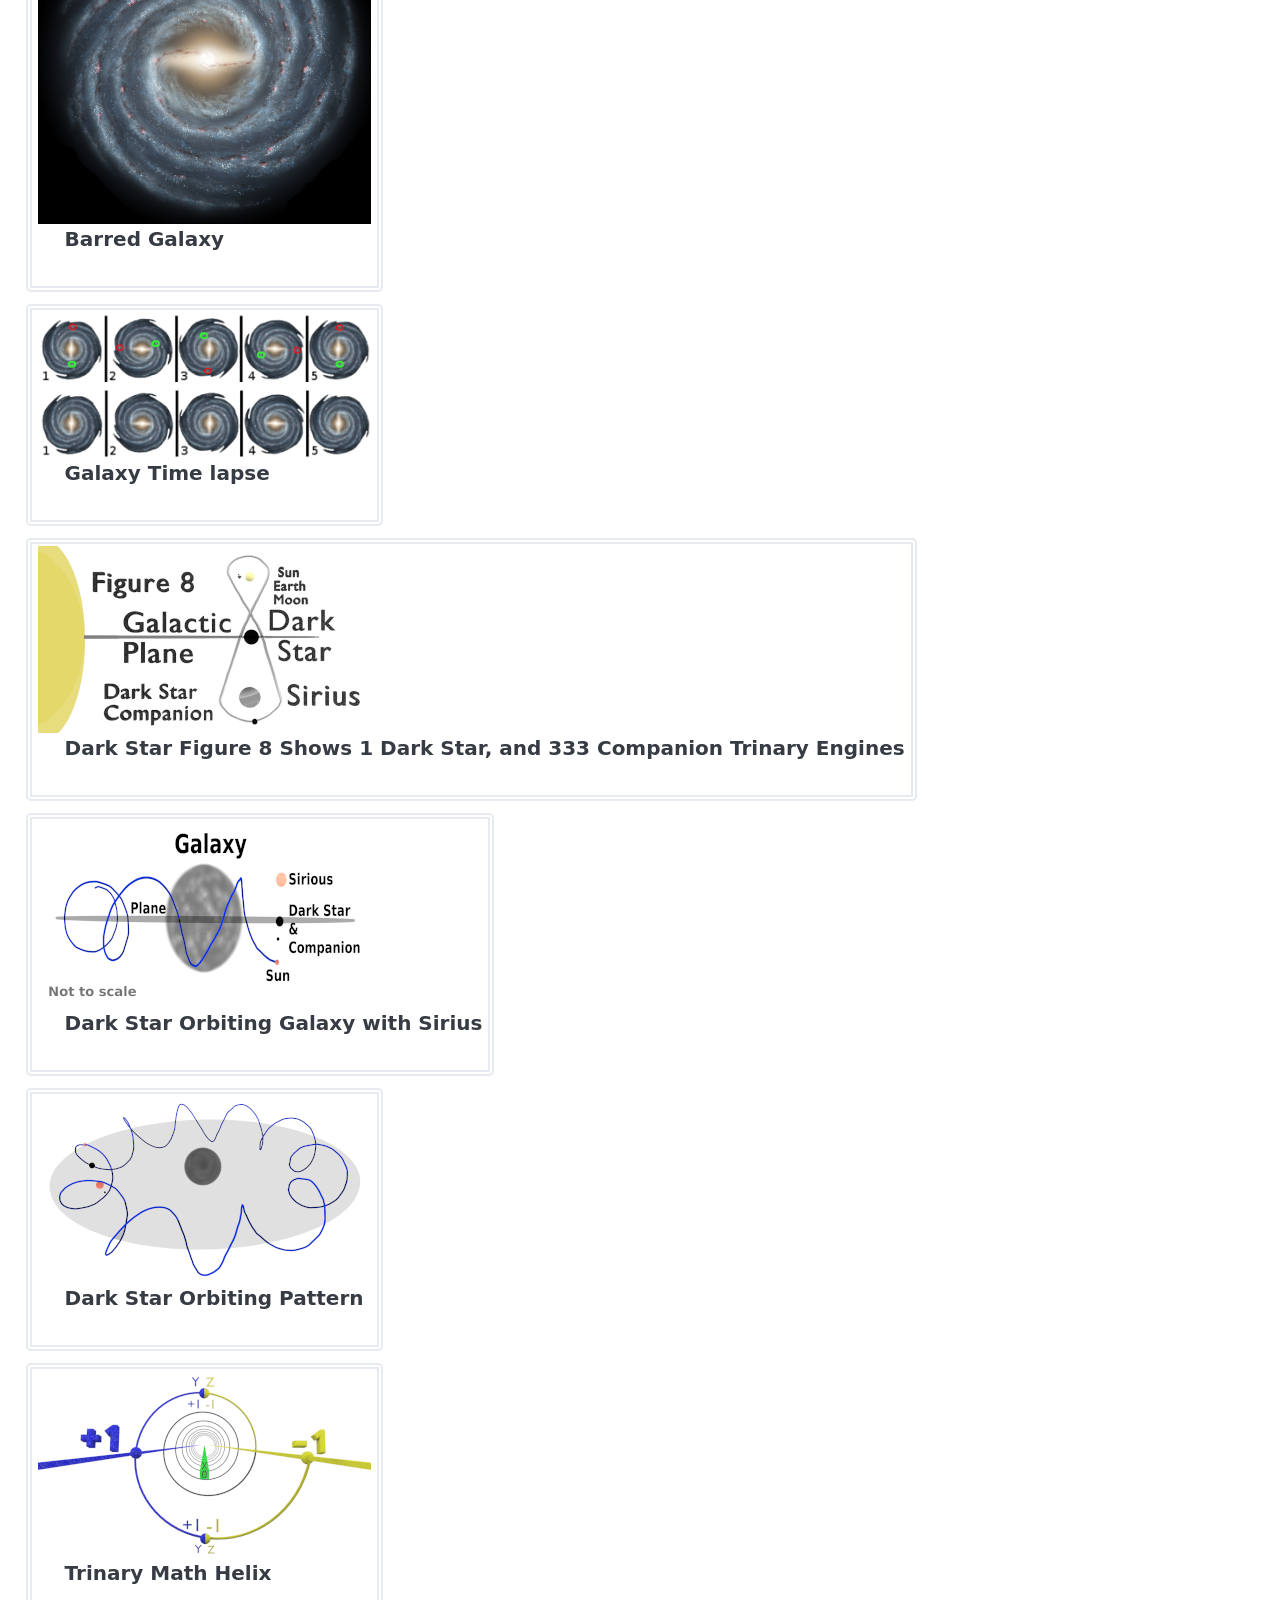
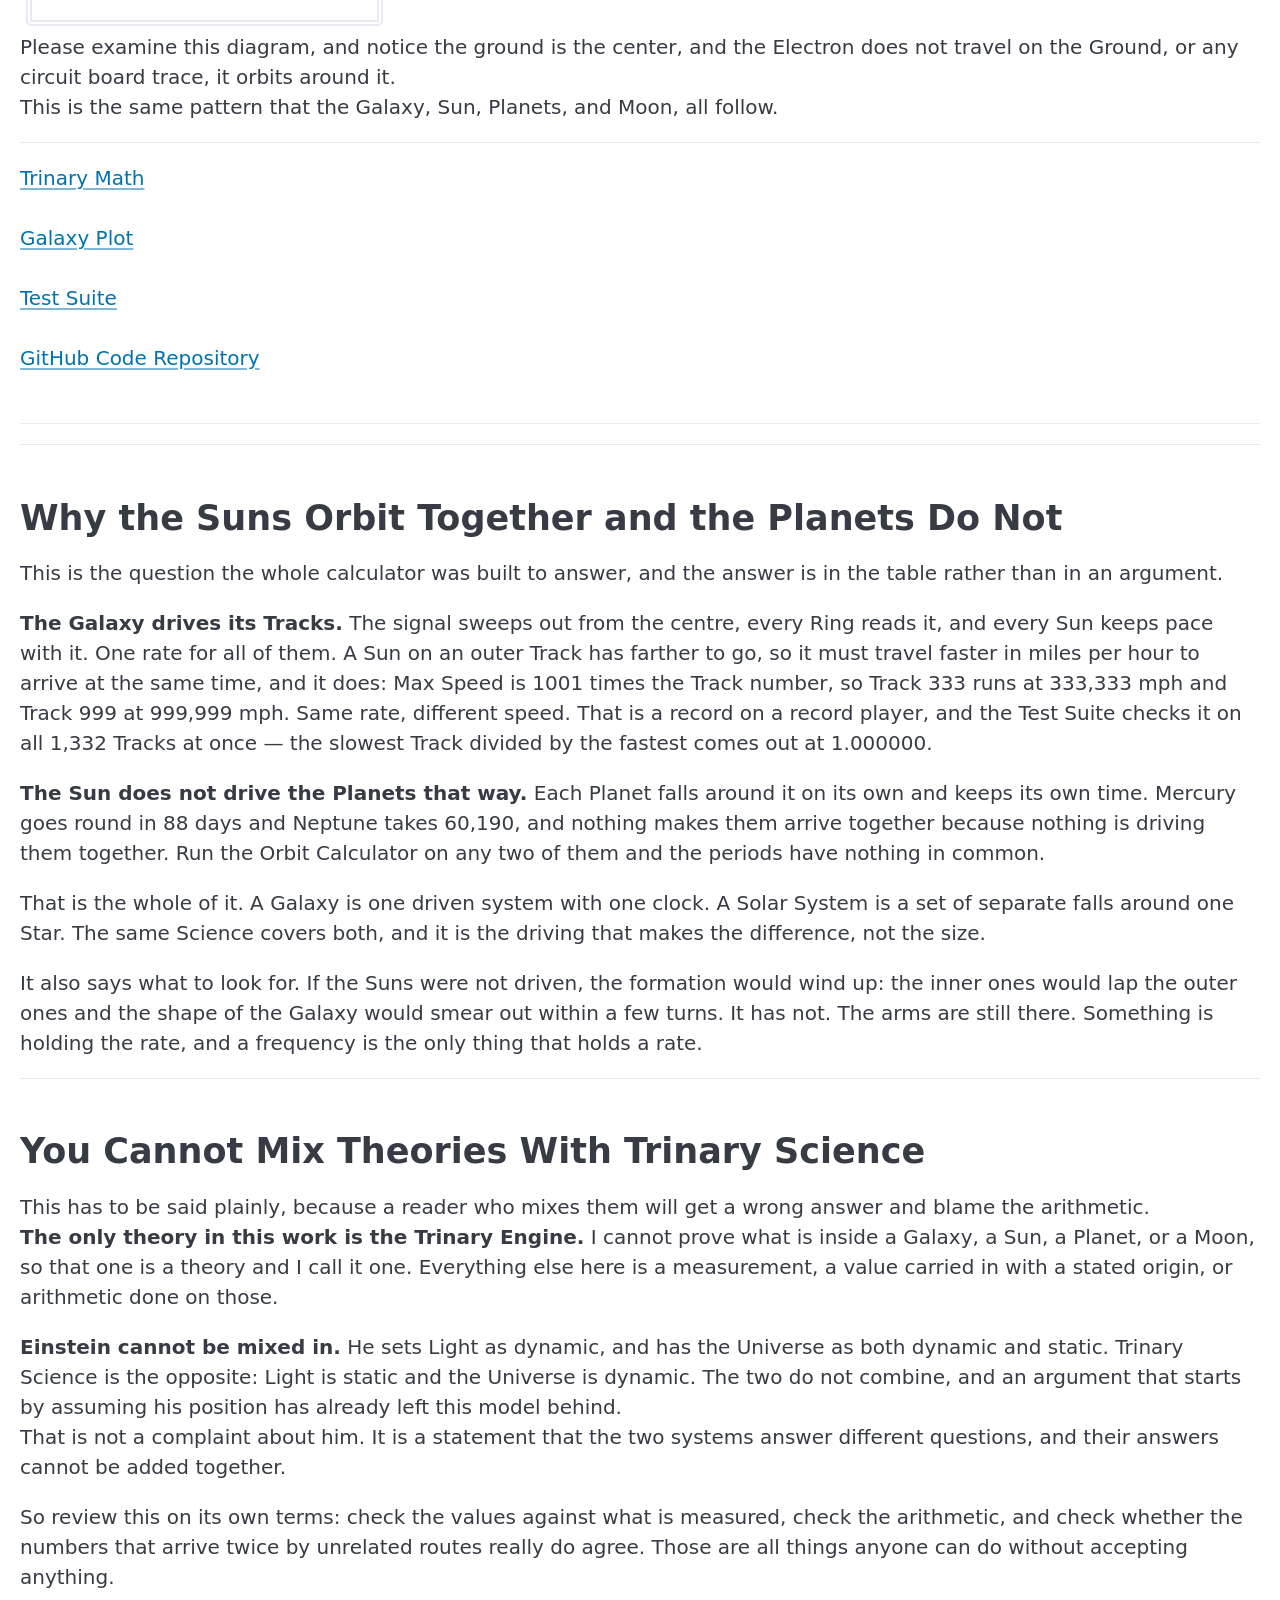
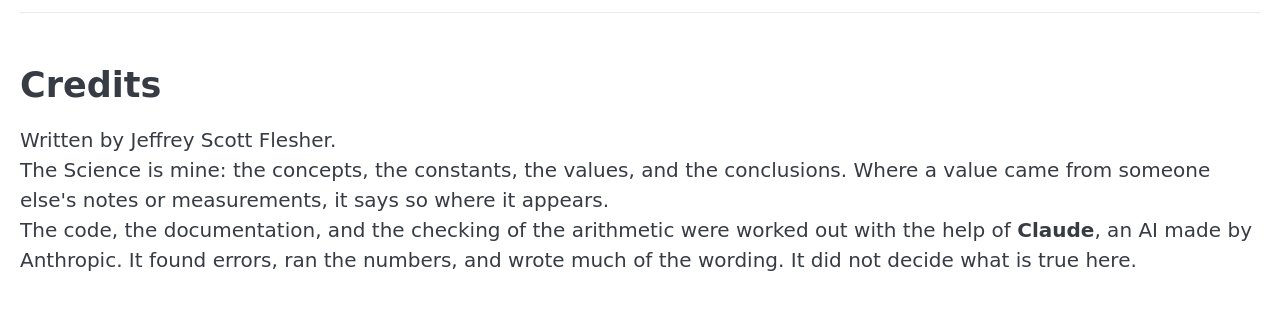
==== commit 078a3727: "Local commit: 2026-09-14 17:39:08" ====
--- a/index.html
+++ b/index.html
@@ -27,37 +27,37 @@
                 <tr class="ridge">
                     <td class="ridge"><label class="medium-font" for="myGalaxy">Galaxy</label></td>
                     <td class="ridge valueCell"><input class="medium-font wide-input" type="text" id="myGalaxy" name="myGalaxy" value="Milkyway"></td>
-                    <td class="ridge"><button class="medium-font" type="button" onclick="showHelp(1)">Help</button></td>
+                    <td class="ridge helpCell"><button class="medium-font" type="button" onclick="showHelp(1)">Help</button></td>
                 </tr>
                 <tr class="ridge">
                     <td class="ridge"><label class="medium-font" for="mySunSize">Sun Size</label></td>
                     <td class="ridge valueCell"><input class="medium-font wide-input" type="text" id="mySunSize" name="mySunSize" value="864575.9"></td>
-                    <td class="ridge"><button class="medium-font" type="button" onclick="showHelp(2)">Help</button></td>
+                    <td class="ridge helpCell"><button class="medium-font" type="button" onclick="showHelp(2)">Help</button></td>
                 </tr>
                 <tr class="ridge">
                     <td class="ridge"><label class="medium-font" for="myLivablePlanetSize">Livable Planet Size</label></td>
                     <td class="ridge valueCell"><input class="medium-font wide-input" type="text" id="myLivablePlanetSize" name="myLivablePlanetSize" value="7926.2109"></td>
-                    <td class="ridge"><button class="medium-font" type="button" onclick="showHelp(3)">Help</button></td>
+                    <td class="ridge helpCell"><button class="medium-font" type="button" onclick="showHelp(3)">Help</button></td>
                 </tr>
                 <tr class="ridge">
                     <td class="ridge"><label class="medium-font" for="myTrinaryEngines">Trinary Engines</label></td>
                     <td class="ridge valueCell"><input class="medium-font wide-input" type="text" id="myTrinaryEngines" name="myTrinaryEngines" value="333"></td>
-                    <td class="ridge"><button class="medium-font" type="button" onclick="showHelp(4)">Help</button></td>
+                    <td class="ridge helpCell"><button class="medium-font" type="button" onclick="showHelp(4)">Help</button></td>
                 </tr>
                 <tr class="ridge">
                     <td class="ridge"><label class="medium-font" for="myLifeTrack">Life Track</label></td>
                     <td class="ridge valueCell"><input class="medium-font wide-input" type="text" id="myLifeTrack" name="myLifeTrack" value="666"></td>
-                    <td class="ridge"><button class="medium-font" type="button" onclick="showHelp(7)">Help</button></td>
+                    <td class="ridge helpCell"><button class="medium-font" type="button" onclick="showHelp(7)">Help</button></td>
                 </tr>
                 <tr class="ridge">
                     <td class="ridge"><label class="medium-font" for="myGalaxyRadius">Track Radius</label></td>
                     <td class="ridge valueCell"><input class="medium-font wide-input" type="text" id="myGalaxyRadius" name="myGalaxyRadius" value="238229441887838.4639953874"></td>
-                    <td class="ridge"><button class="medium-font" type="button" onclick="showHelp(5)">Help</button></td>
+                    <td class="ridge helpCell"><button class="medium-font" type="button" onclick="showHelp(5)">Help</button></td>
                 </tr>
                 <tr class="ridge">
                     <td class="ridge"><label class="medium-font" for="myPrintNthTrack">Print Nth Track</label></td>
                     <td class="ridge valueCell"><input class="medium-font wide-input" type="text" id="myPrintNthTrack" name="myPrintNthTrack" value="66"></td>
-                    <td class="ridge"><button class="medium-font" type="button" onclick="showHelp(6)">Help</button></td>
+                    <td class="ridge helpCell"><button class="medium-font" type="button" onclick="showHelp(6)">Help</button></td>
                 </tr>
             </table>
 
@@ -140,7 +140,7 @@
                     <th class="medium-font ridge">Engines</th>
                     <th class="medium-font ridge">Max Speed<br />(mph)</th>
                     <th class="medium-font ridge">Min Speed<br />(mph)</th>
-                    <th class="medium-font ridge">Core Frequency<br />(Hz)</th>
+                    <th class="medium-font ridge">Frequency<br />(Hz)</th>
                     <th class="medium-font ridge">Orbit Distance (miles)</th>
                     <th class="medium-font ridge">Track Frequency<br />(Hz, or years)</th>
                 </tr>
@@ -698,6 +698,43 @@
 
     <hr />
 
+    <h2 id="together">Why the Suns Orbit Together and the Planets Do Not</h2>
+
+    <p class="medium-font">
+        This is the question the whole calculator was built to answer, and the answer is in the table rather than in
+        an argument.
+    </p>
+
+    <p class="medium-font">
+        <b>The Galaxy drives its Tracks.</b> The signal sweeps out from the centre, every Ring reads it, and every Sun
+        keeps pace with it. One rate for all of them. A Sun on an outer Track has farther to go, so it must travel
+        faster in miles per hour to arrive at the same time, and it does: Max Speed is 1001 times the Track number, so
+        Track 333 runs at 333,333 mph and Track 999 at 999,999 mph. Same rate, different speed. That is a record on a
+        record player, and the Test Suite checks it on all 1,332 Tracks at once &mdash; the slowest Track divided by the
+        fastest comes out at 1.000000.
+    </p>
+
+    <p class="medium-font">
+        <b>The Sun does not drive the Planets that way.</b> Each Planet falls around it on its own and keeps its own
+        time. Mercury goes round in 88 days and Neptune takes 60,190, and nothing makes them arrive together because
+        nothing is driving them together. Run the Orbit Calculator on any two of them and the periods have nothing in
+        common.
+    </p>
+
+    <p class="medium-font">
+        That is the whole of it. A Galaxy is one driven system with one clock. A Solar System is a set of separate
+        falls around one Star. The same Science covers both, and it is the driving that makes the difference, not the
+        size.
+    </p>
+
+    <p class="medium-font">
+        It also says what to look for. If the Suns were not driven, the formation would wind up: the inner ones would
+        lap the outer ones and the shape of the Galaxy would smear out within a few turns. It has not. The arms are
+        still there. Something is holding the rate, and a frequency is the only thing that holds a rate.
+    </p>
+
+    <hr />
+
     <h2 id="notheories">You Cannot Mix Theories With Trinary Science</h2>
 
     <p class="medium-font">
--- a/galaxy.css
+++ b/galaxy.css
@@ -323,13 +323,89 @@
     max-width: 34rem;
 }
 
-/* On a phone there is no slack to line up, and the pinned column would be
- * wider than the screen, so the tables go back to sizing themselves.
+/* ****************************************************************************
+ * Phones. Two columns will not fit: a label wide enough to read plus an input
+ * wide enough for 238,229,441,887,838.4639953874 is more than the screen has.
+ * So the rows stop being rows. Each one becomes a flex line with the label
+ * across the top and the value under it, which gives the input the full width
+ * of the screen instead of whatever is left over. The Help button rides beside
+ * the input rather than taking a line of its own.
  */
 @media (max-width: 40rem) {
+    #galaxyCalculatorForm table,
+    #orbitCalculatorForm table,
+    #galaxyCalculatorForm tbody,
+    #orbitCalculatorForm tbody {
+        display: block;
+        width: 100%;
+        overflow-x: visible;
+    }
+
+    #galaxyCalculatorForm tr,
+    #orbitCalculatorForm tr {
+        display: flex;
+        flex-wrap: wrap;
+        align-items: center;
+        gap: 0.25rem;
+        padding: 0.25rem 0;
+    }
+
+    #galaxyCalculatorForm td,
+    #orbitCalculatorForm td {
+        display: block;
+        border: 0;
+        /* the desktop cell padding is what pushes the Help button onto a line
+         * of its own here, so only the vertical part of it survives */
+        padding: 0.15rem 0;
+    }
+
+    /* the label takes its own line */
+    #galaxyCalculatorForm tr > td:first-child,
+    #orbitCalculatorForm tr > td:first-child {
+        flex: 1 0 100%;
+    }
+
+    /* the value takes the rest of the line, the Help button sits beside it */
     #galaxyCalculatorForm .valueCell,
     #orbitCalculatorForm .valueCell {
+        /* 18rem is what the longest value needs. Asking for it as the flex
+         * basis means the Help button rides alongside when the screen can
+         * carry both, and drops to its own line when it cannot, rather than
+         * squeezing the value until it clips. */
+        flex: 1 1 18rem;
         width: auto;
+        /* it must not shrink below what the value needs, or flex-wrap never
+         * fires and the Help button squeezes the number instead of moving */
+        min-width: min(18rem, 100%);
+    }
+
+    #galaxyCalculatorForm .helpCell {
+        flex: 0 0 auto;
+    }
+
+    /* the input carries its own bottom margin on a desktop, which here would
+     * push the Help button out of line with it */
+    #galaxyCalculatorForm .wide-input,
+    #orbitCalculatorForm .wide-input {
+        margin-bottom: 0;
+    }
+
+    .wide-input {
+        width: 100%;
+        max-width: 100%;
+    }
+}
+
+/* ****************************************************************************
+ * Small phones. Below 30rem even a full width input cannot hold
+ * 238,229,441,887,838.4639953874 at the larger form font, so the inputs drop
+ * to the body size. That is the last thing to give: the value stays readable
+ * and stays whole rather than scrolling inside its own box.
+ */
+@media (max-width: 30rem) {
+    #galaxyCalculatorForm .wide-input,
+    #orbitCalculatorForm .wide-input {
+        font-size: 1rem;
     }
 }
 
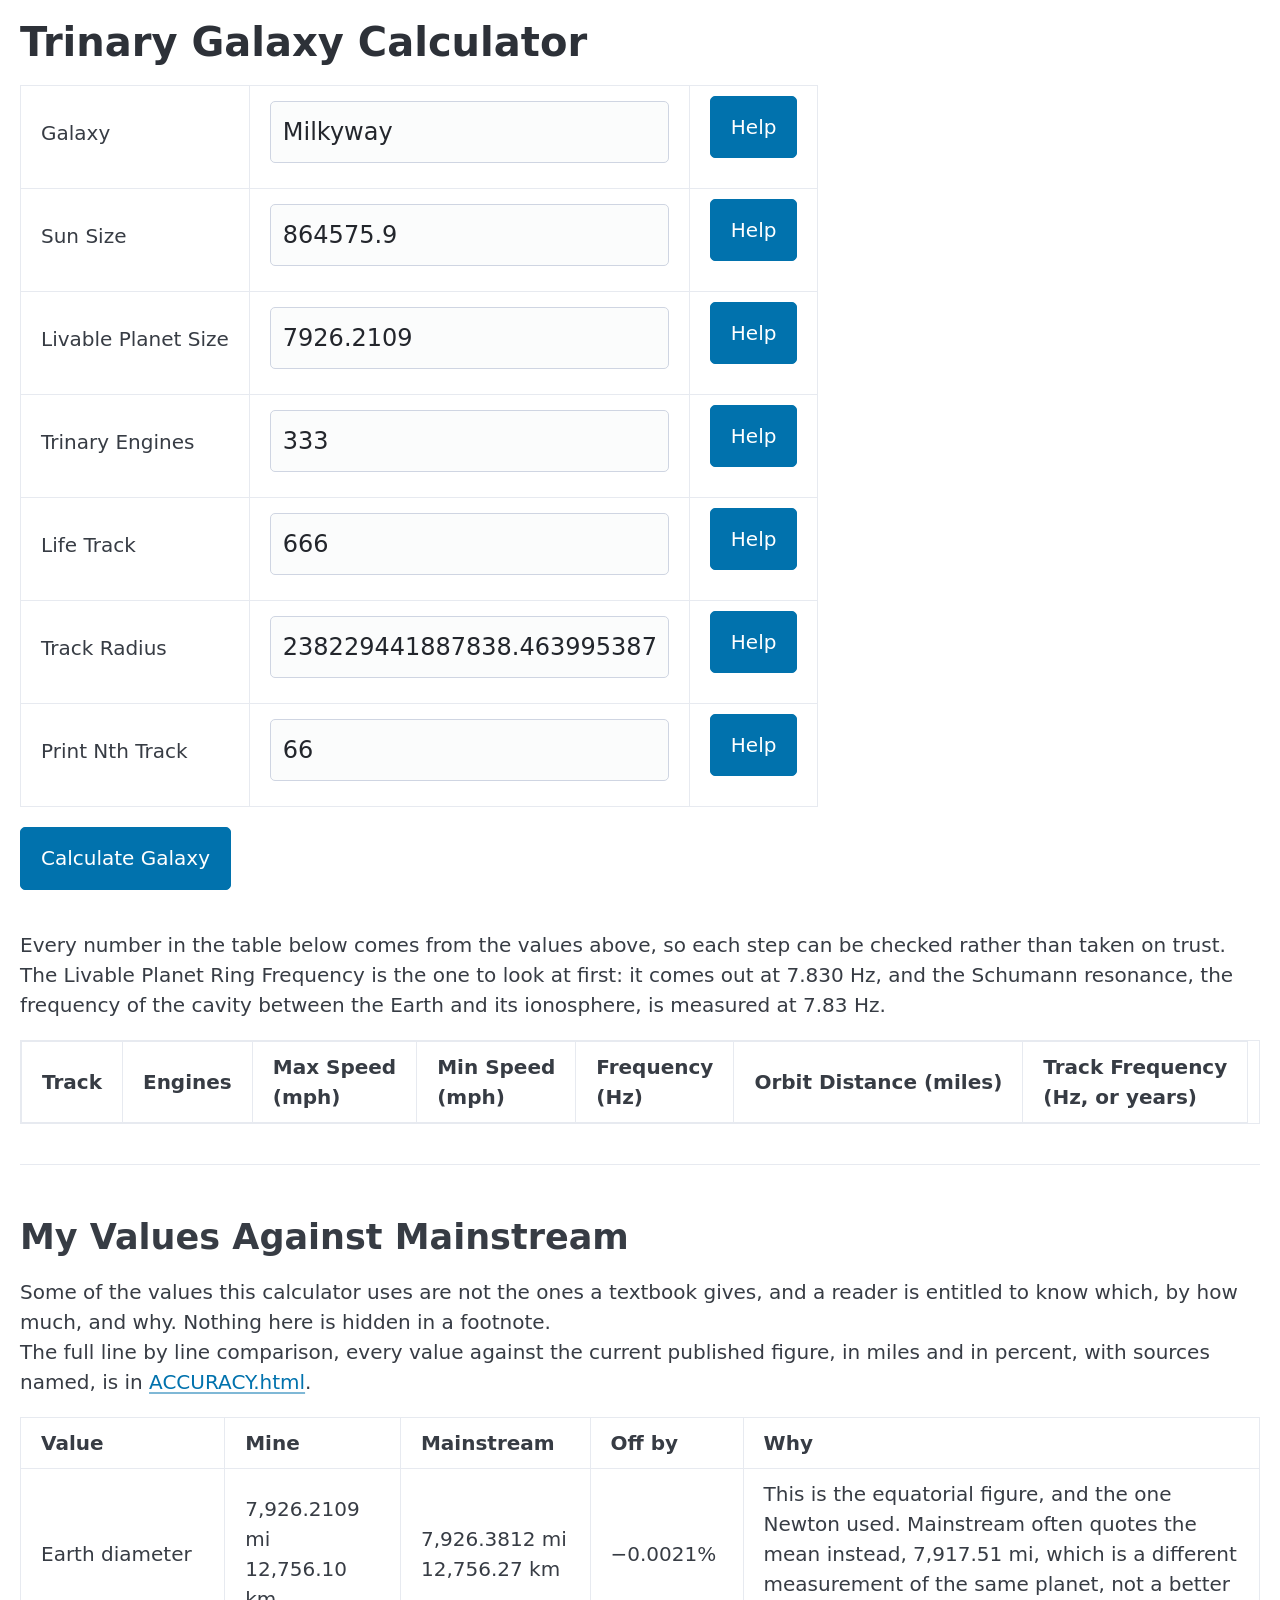
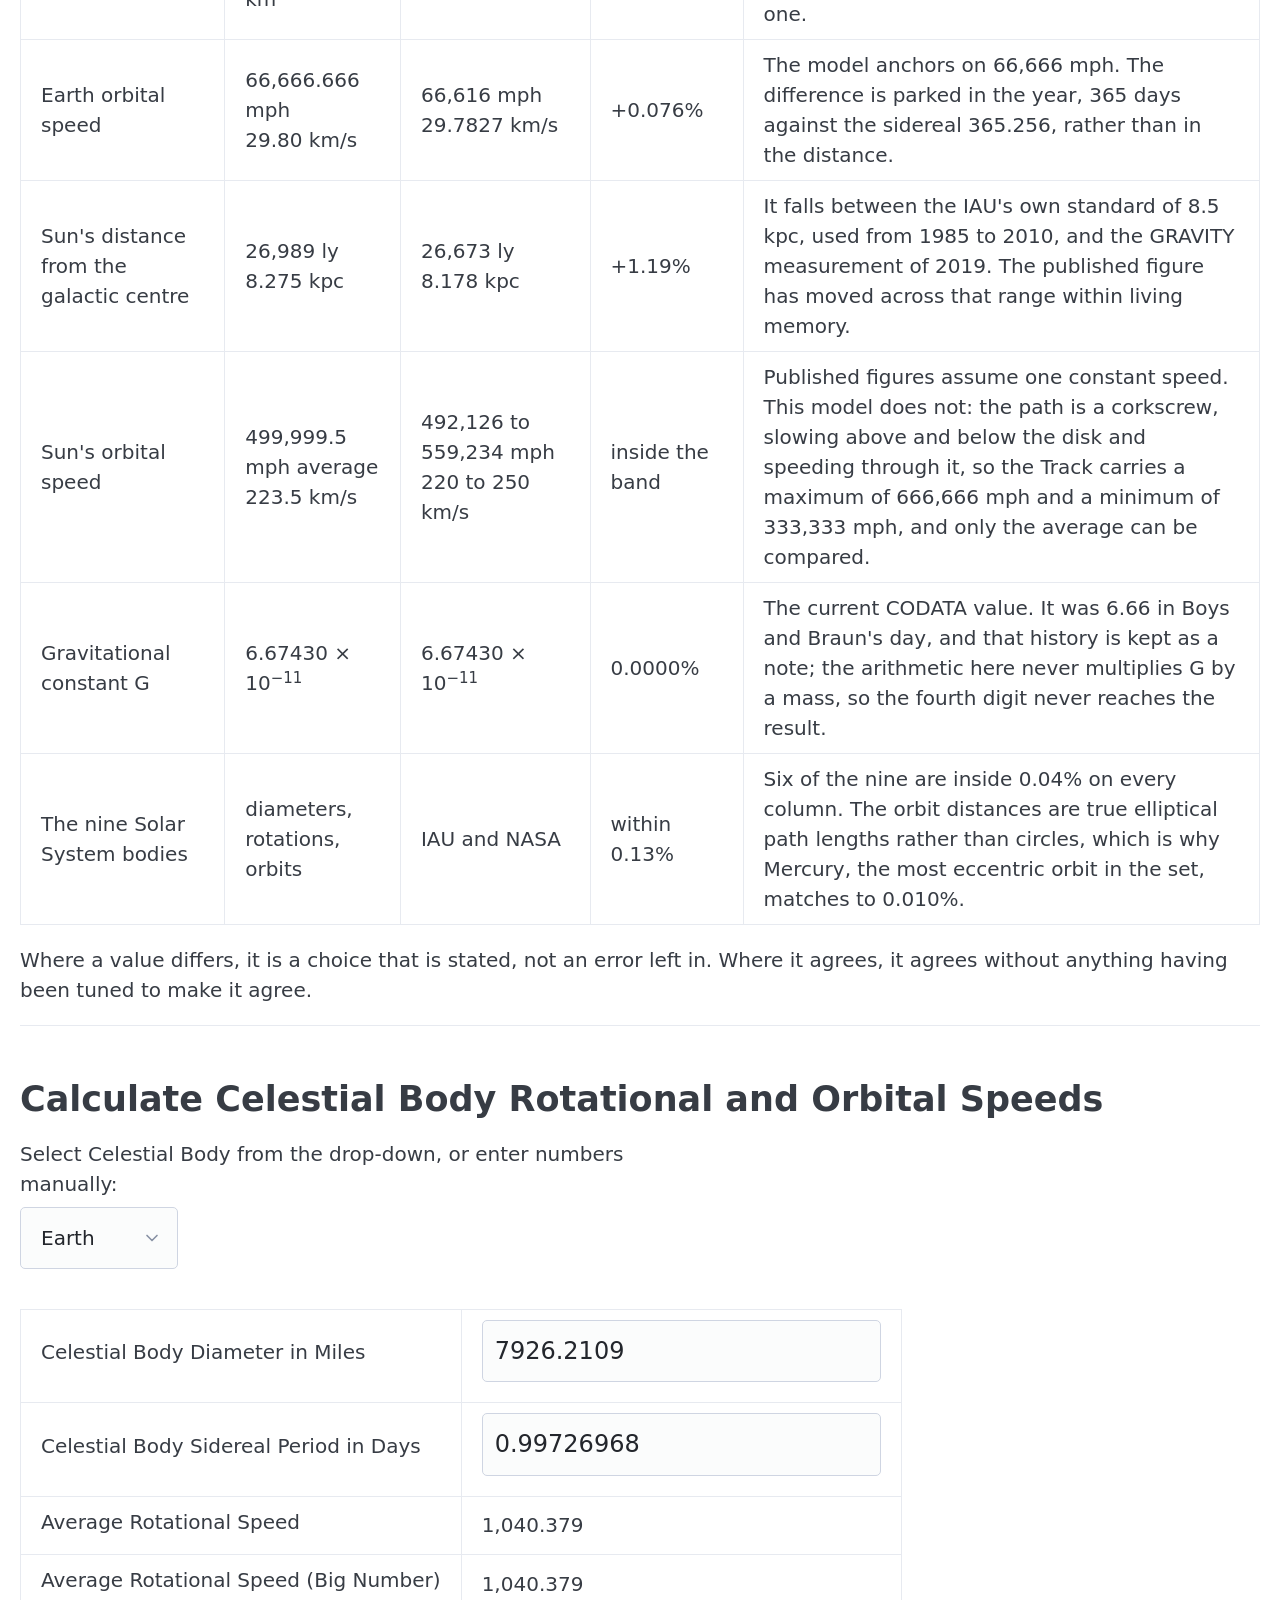
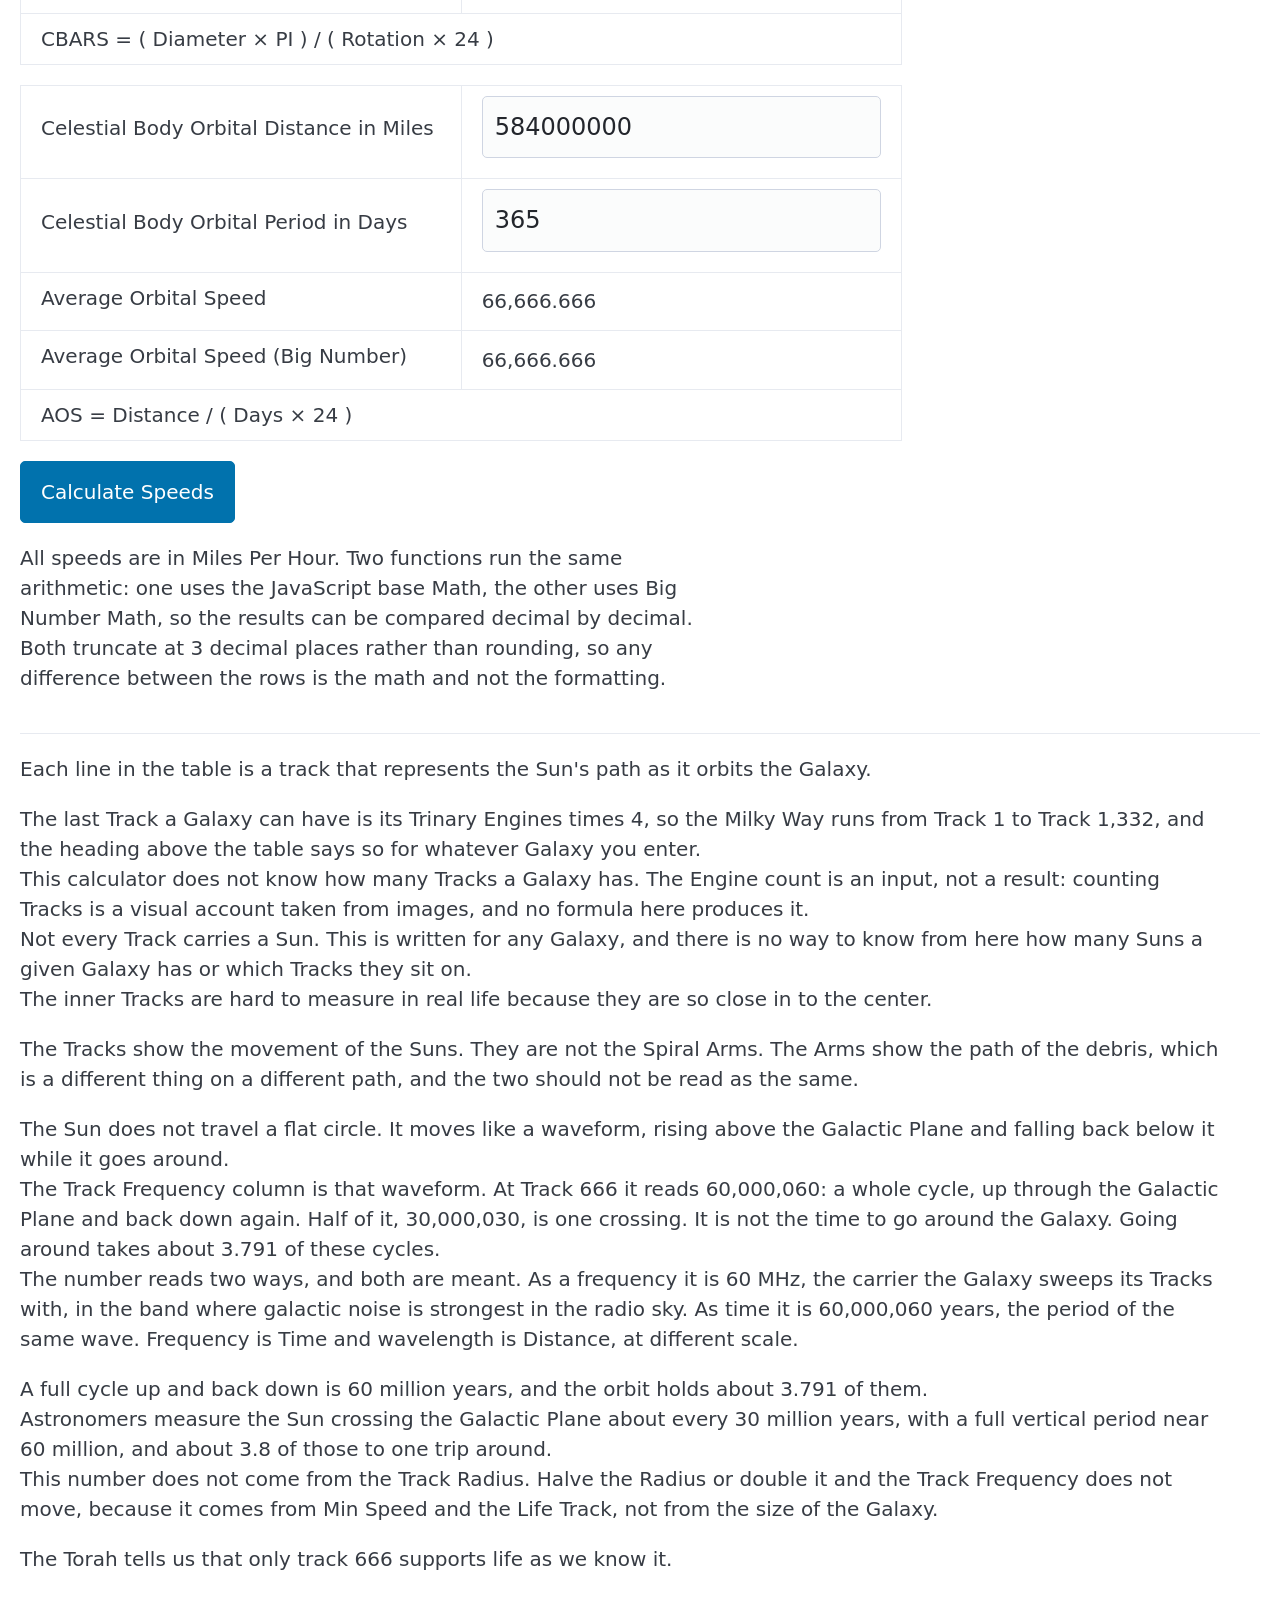
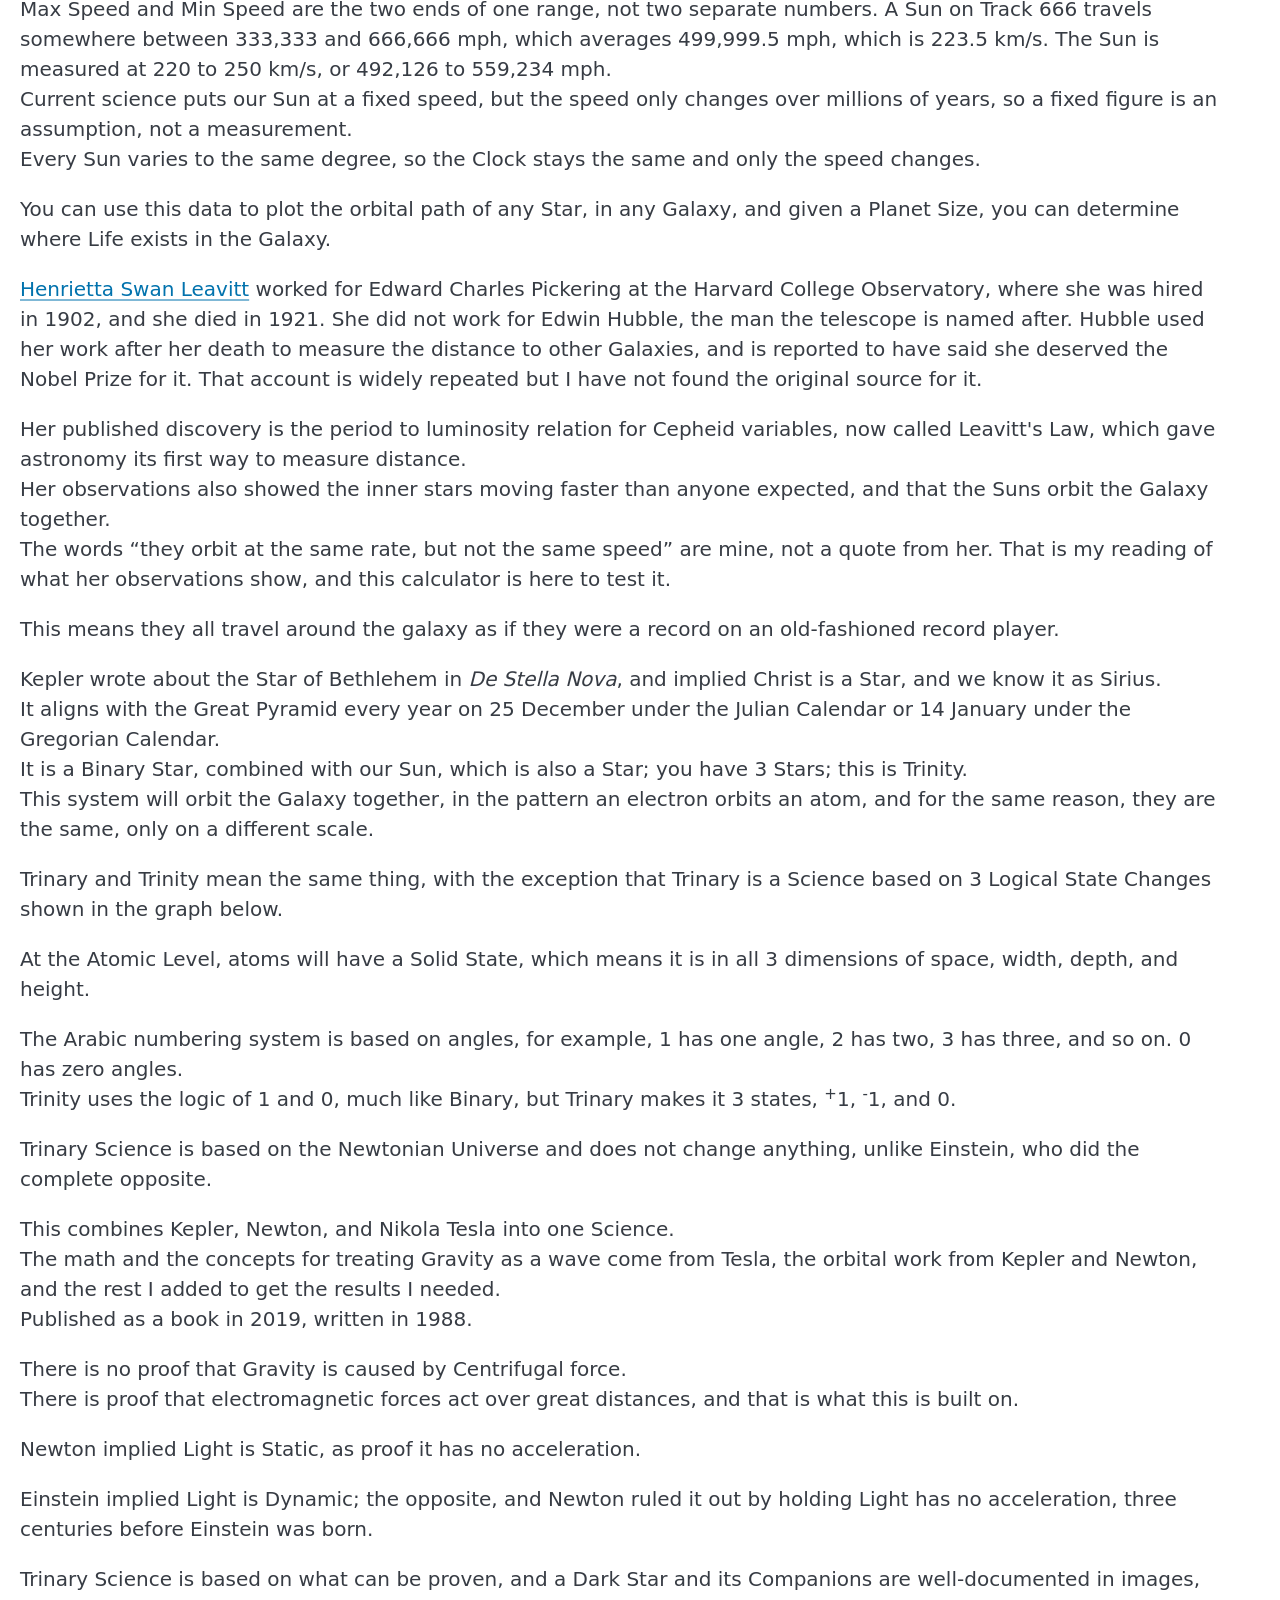
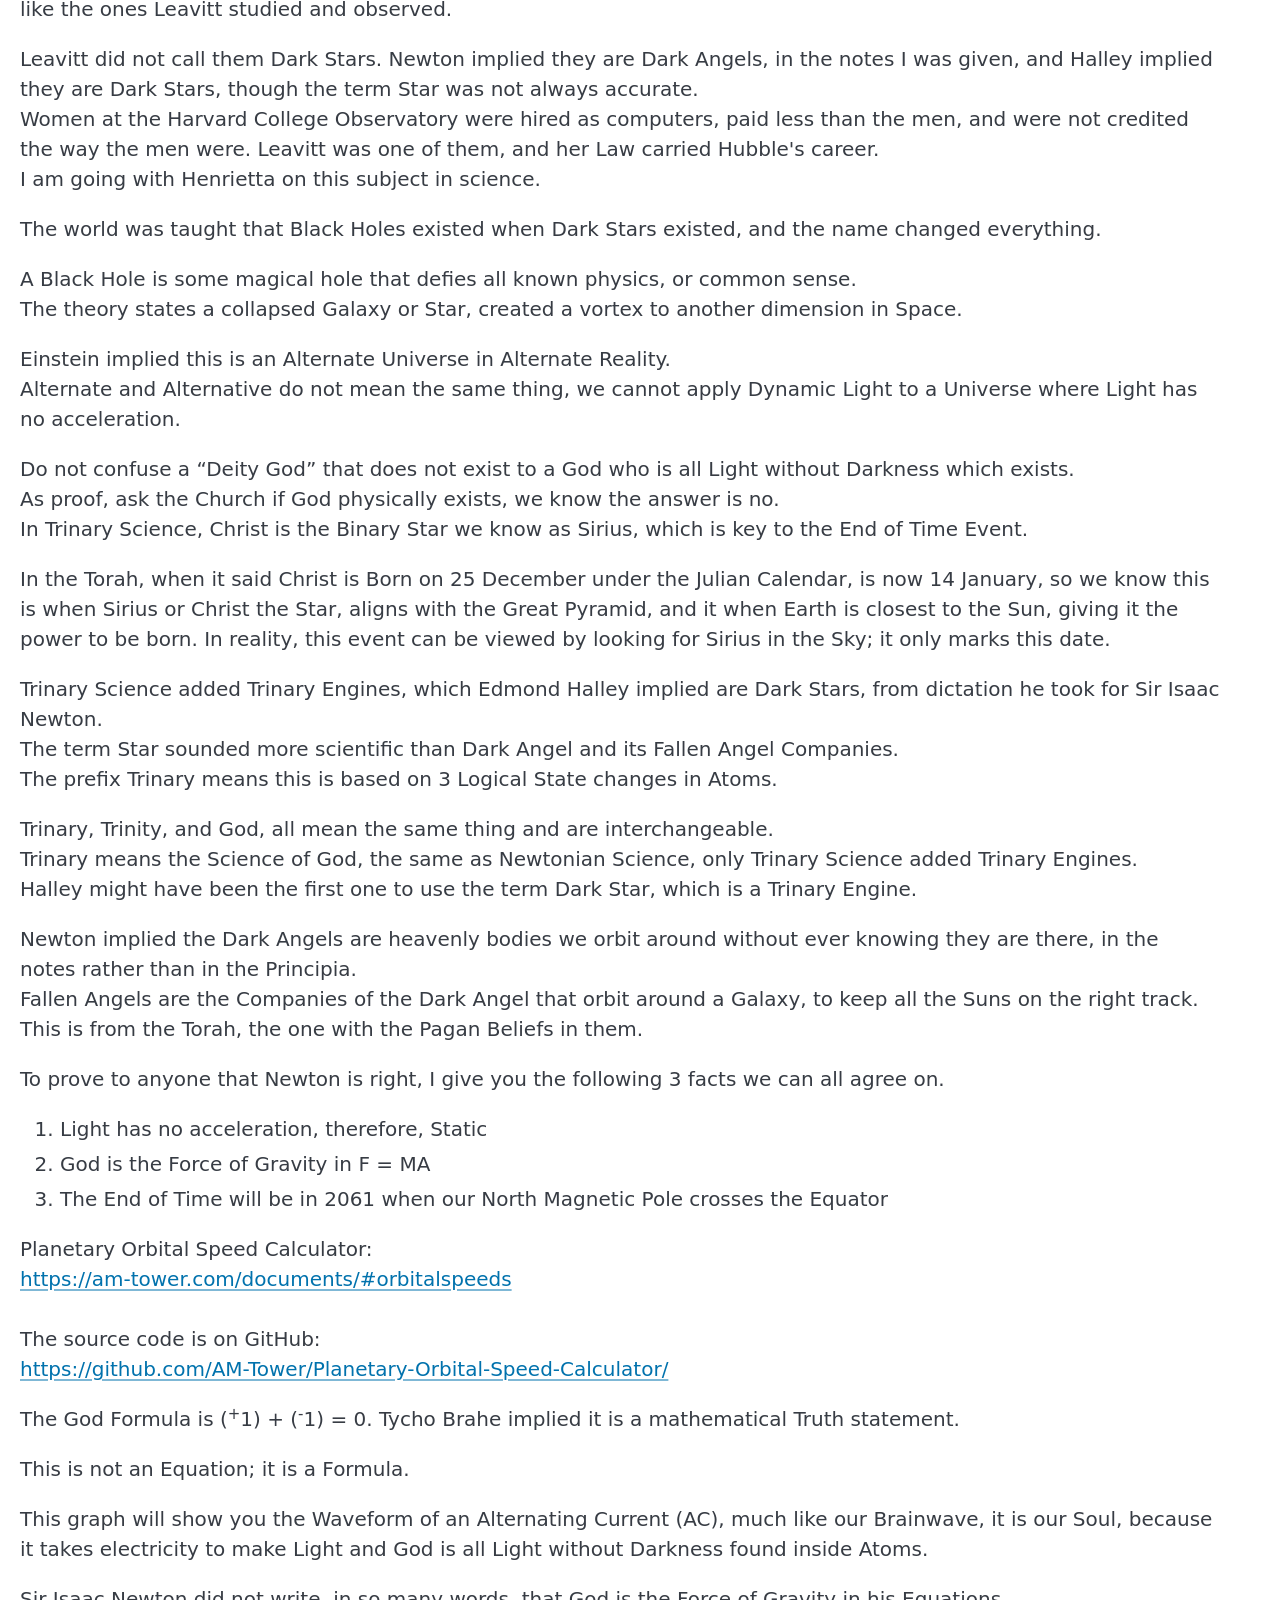
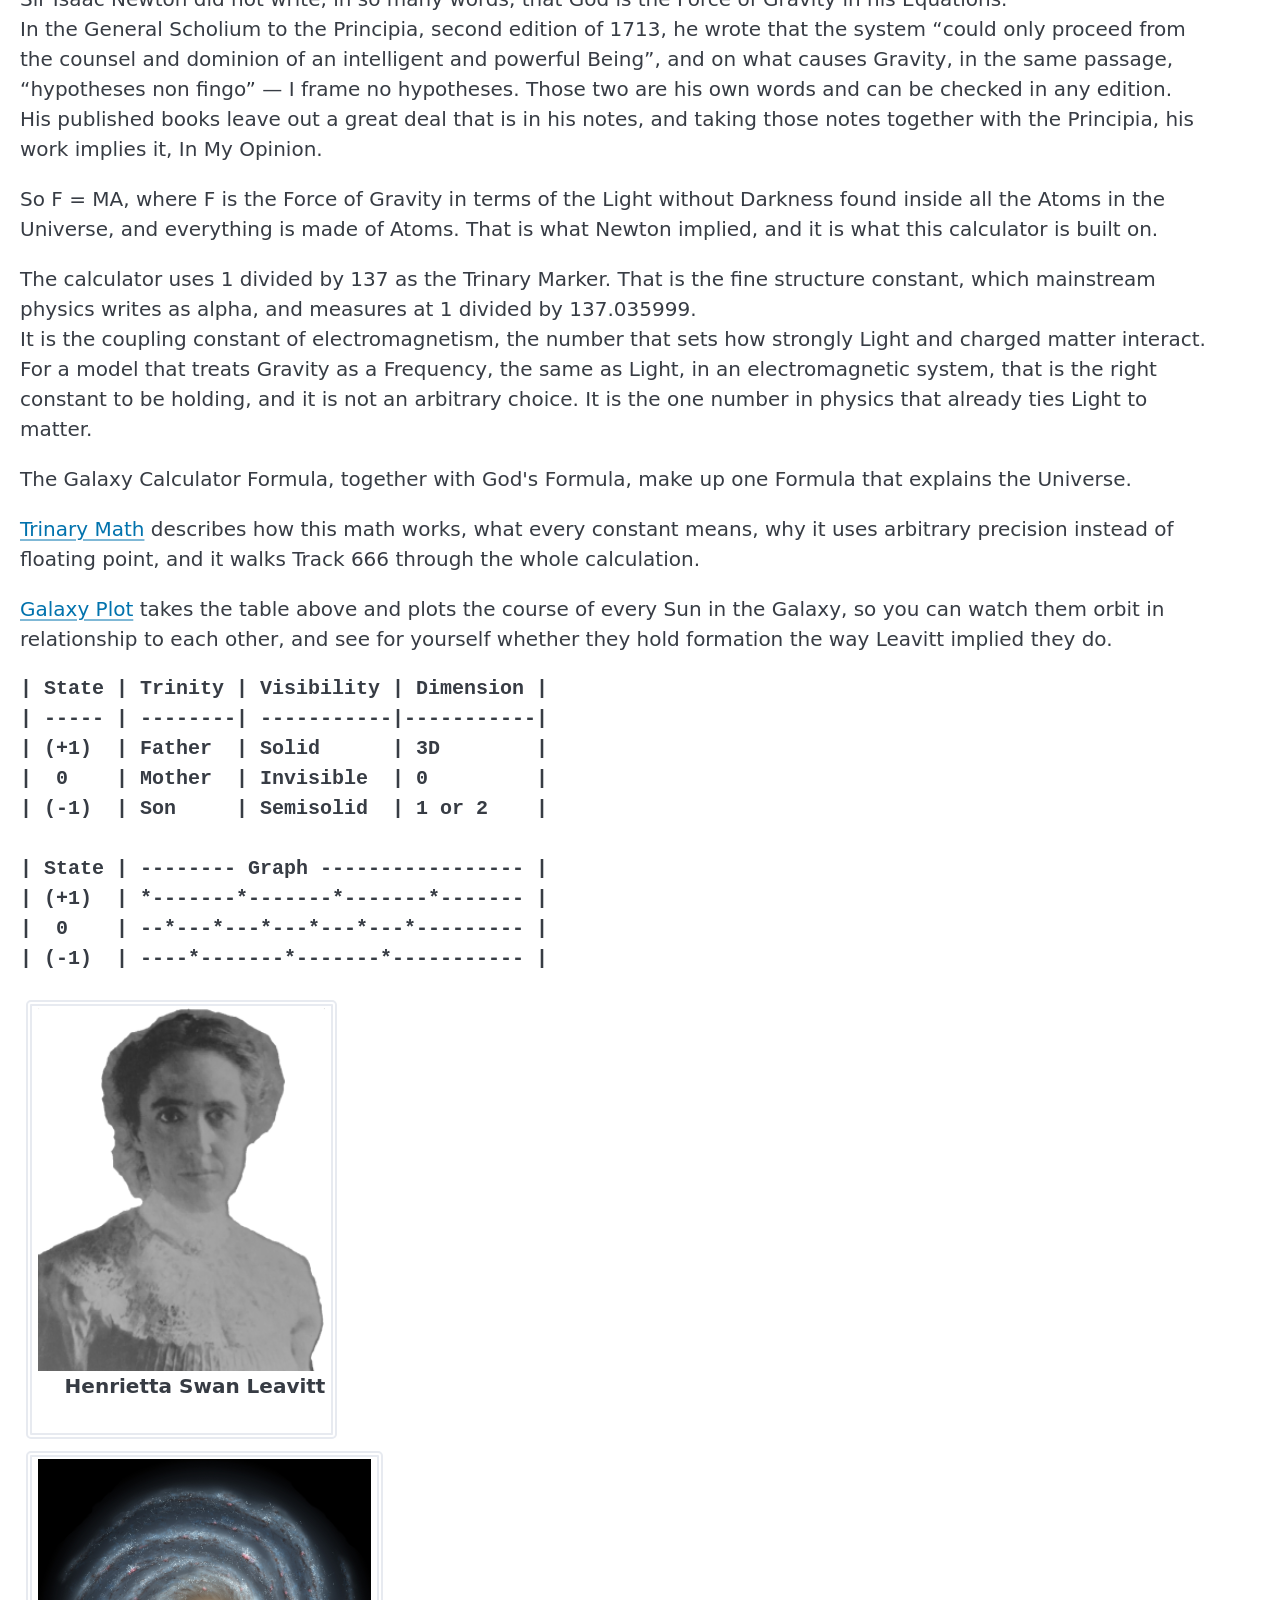
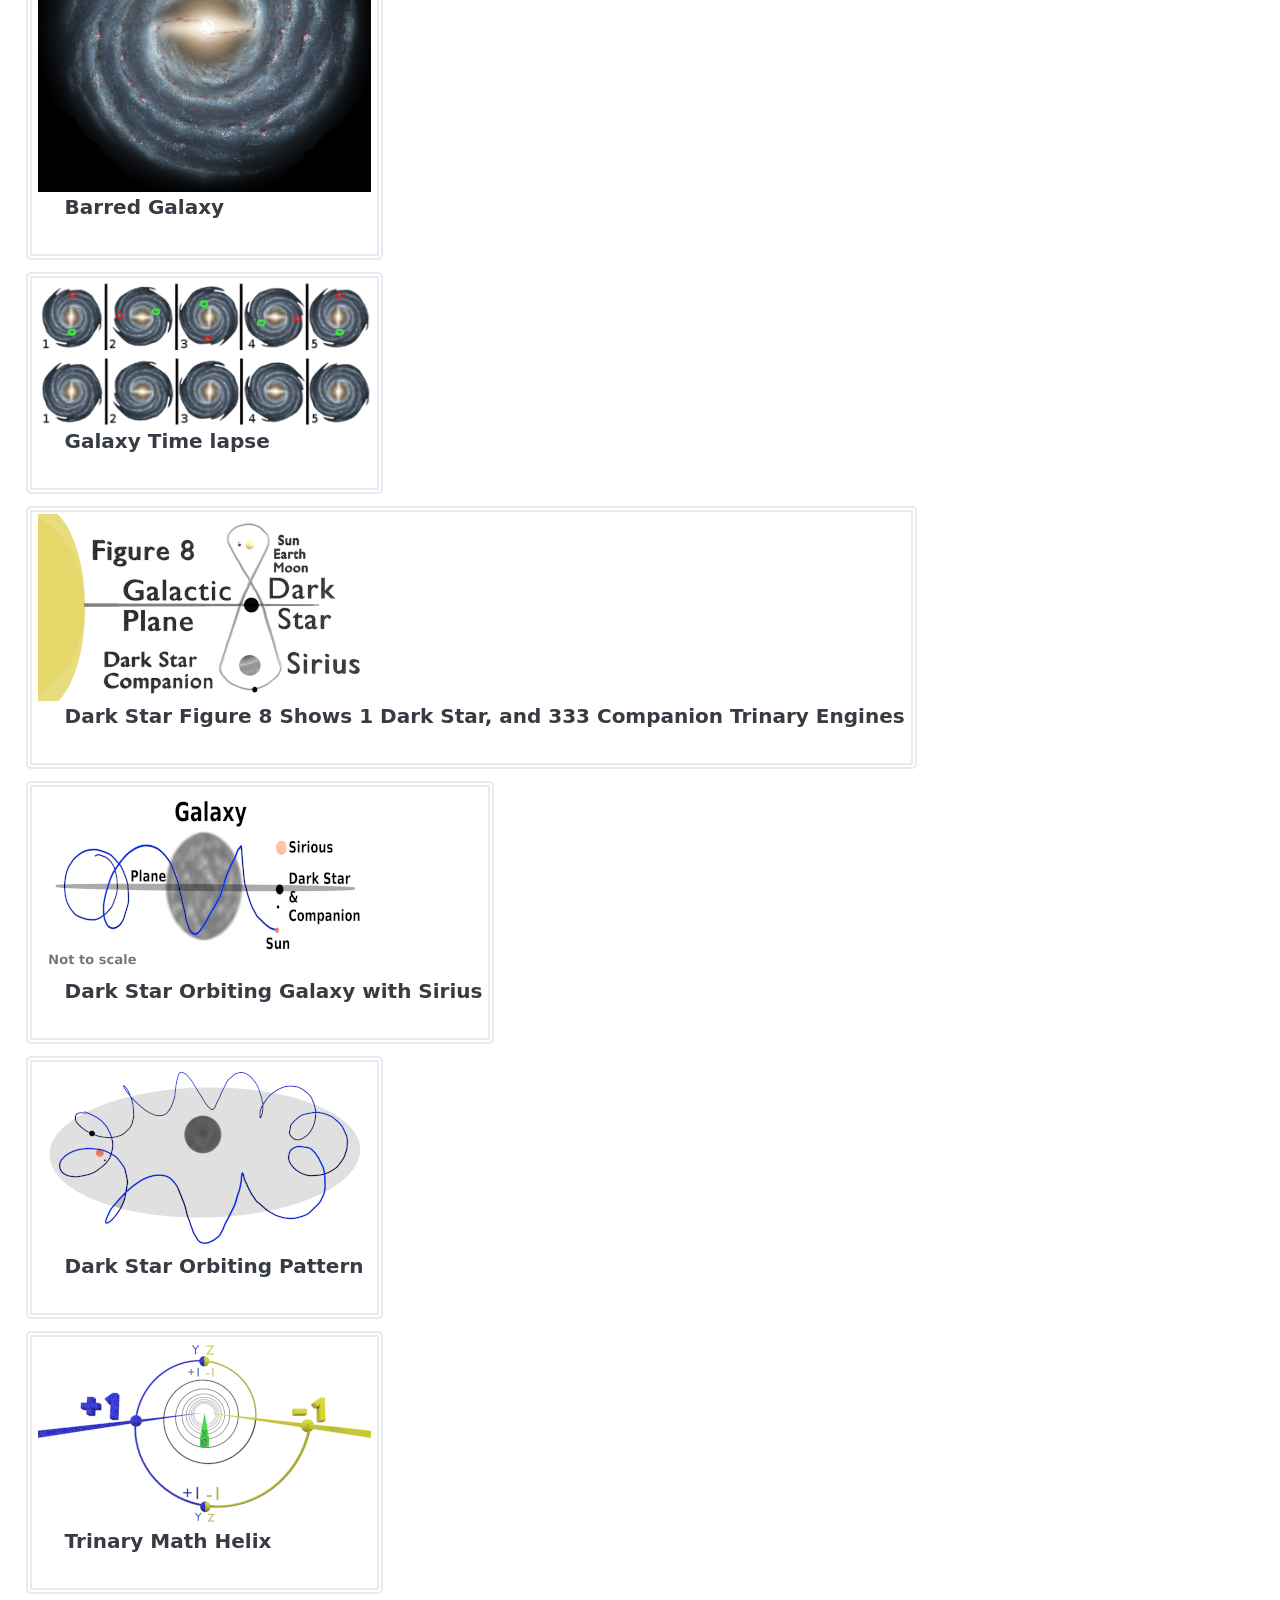
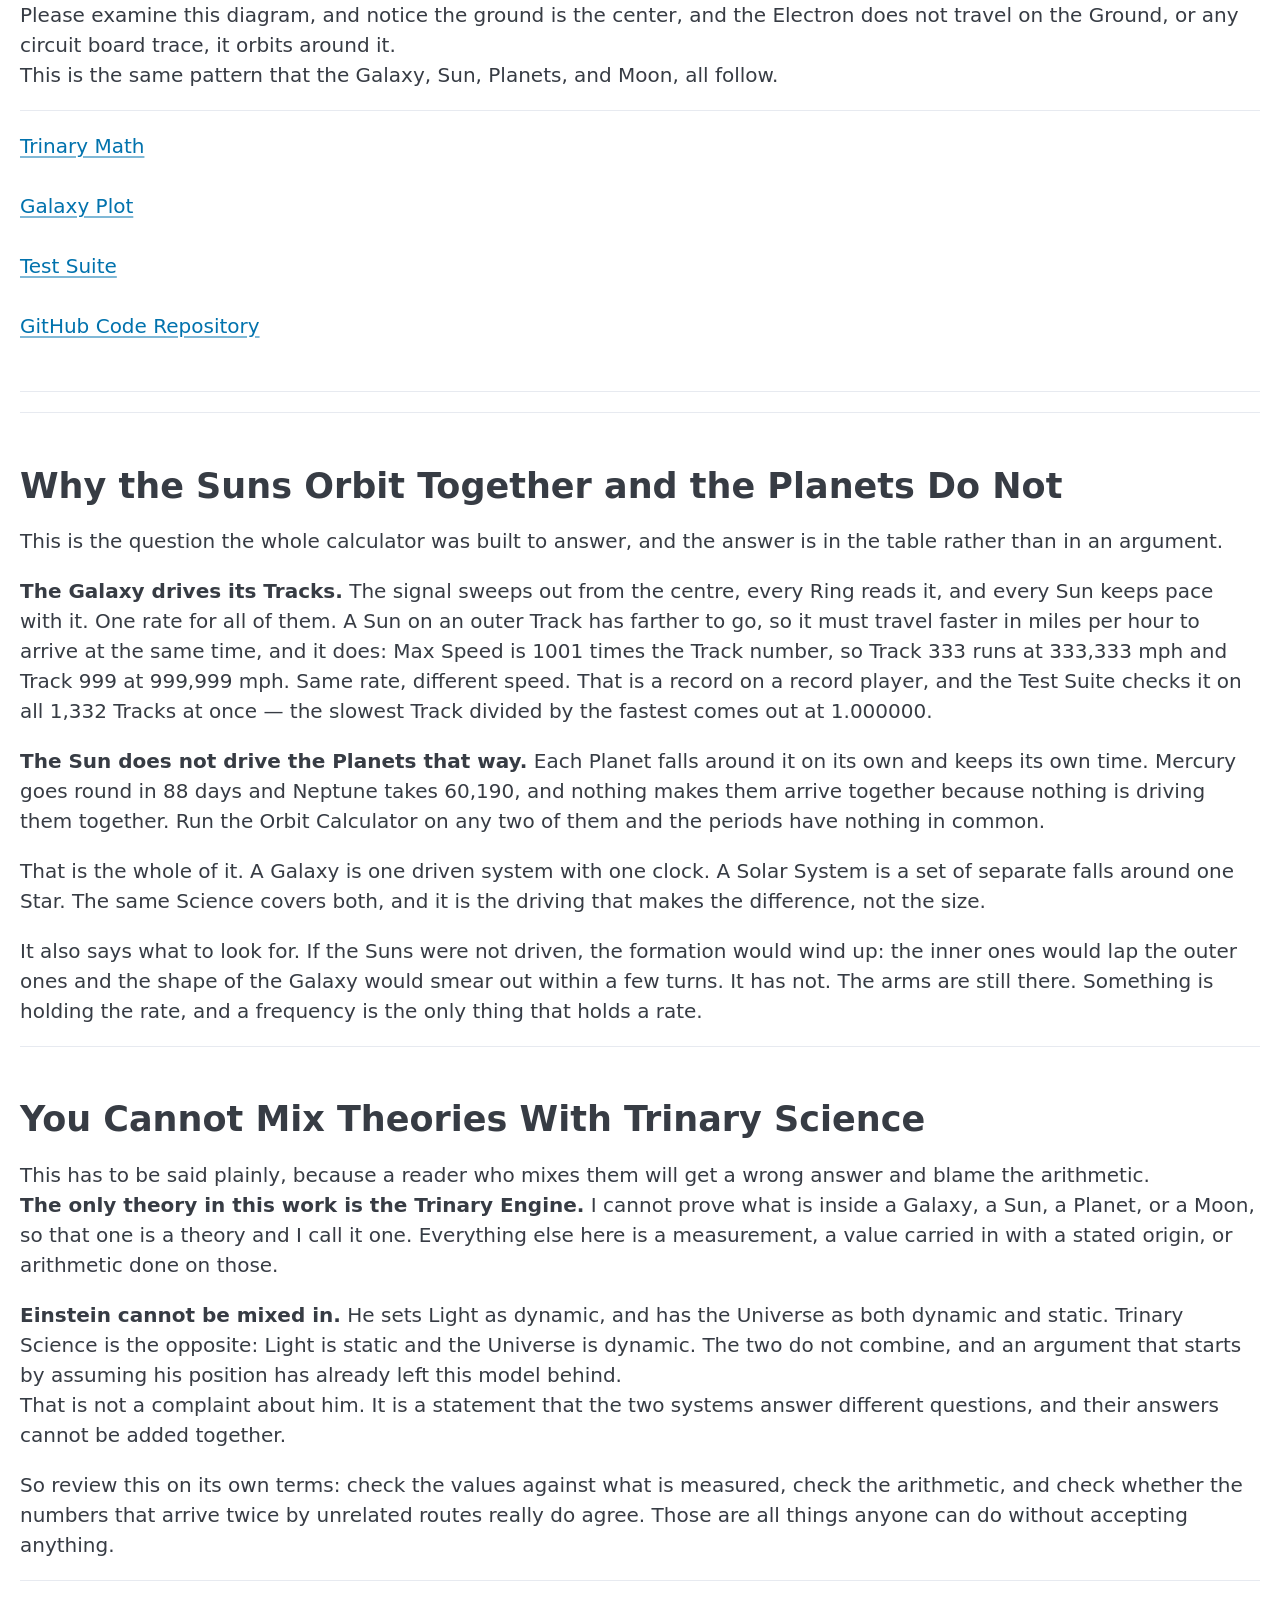
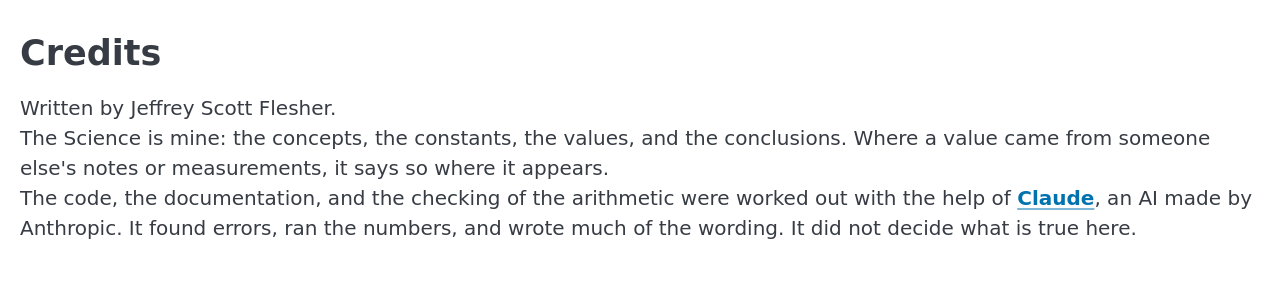
==== commit 4bf8e1e3: "Local commit: 2026-09-14 19:56:42" ====
--- a/index.html
+++ b/index.html
@@ -159,7 +159,8 @@
         Some of the values this calculator uses are not the ones a textbook gives, and a reader is entitled to know
         which, by how much, and why. Nothing here is hidden in a footnote. <br />
         The full line by line comparison, every value against the current published figure, in miles and in percent,
-        with sources named, is in <span class="text_code">ACCURACY.md</span>.
+        with sources named, is in
+        <a class="medium-font" href="ACCURACY.html" target="_blank">ACCURACY.html</a>.
     </p>
 
     <div class="tableContainer">
@@ -526,7 +527,7 @@
 
         <p class="medium-font">
             This graph will show you the Waveform of an Alternating Current (AC),
-            much like our Brainwave, it is our Soul, because it takes electricity to make Light and God is all Light without Darkness found inside Atoms. <br /><br />
+            much like our Brainwave, it is our Soul, because it takes electricity to make Light and God is all Light without Darkness found inside Atoms.
         </p>
 
         <p class="medium-font">
@@ -559,13 +560,13 @@
         </p>
 
         <p class="medium-font">
-            <a class="medium-font" href="Trinary.Math.html">Trinary Math</a> describes how this math works,
+            <a class="medium-font" href="Trinary.Math.html" target="_blank">Trinary Math</a> describes how this math works,
             what every constant means, why it uses arbitrary precision instead of floating point,
             and it walks Track 666 through the whole calculation.
         </p>
 
         <p class="medium-font">
-            <a class="medium-font" href="galaxy.plot.html">Galaxy Plot</a> takes the table above and plots the course
+            <a class="medium-font" href="galaxy.plot.html" target="_blank">Galaxy Plot</a> takes the table above and plots the course
             of every Sun in the Galaxy, so you can watch them orbit in relationship to each other,
             and see for yourself whether they hold formation the way Leavitt implied they do.
         </p>
@@ -684,11 +685,11 @@
     <hr />
 
     <p class="container">
-        <a class="medium-font" href="Trinary.Math.html">Trinary Math</a>
+        <a class="medium-font" href="Trinary.Math.html" target="_blank">Trinary Math</a>
         <br /><br />
-        <a class="medium-font" href="galaxy.plot.html">Galaxy Plot</a>
+        <a class="medium-font" href="galaxy.plot.html" target="_blank">Galaxy Plot</a>
         <br /><br />
-        <a class="medium-font" href="test.html">Test Suite</a>
+        <a class="medium-font" href="test.html" target="_blank">Test Suite</a>
         <br /><br />
         <a class="medium-font" href="https://github.com/AM-Tower/Galaxy-Calculator/" target="_blank">GitHub Code Repository</a>
         <br /><br />
@@ -768,7 +769,8 @@
         The Science is mine: the concepts, the constants, the values, and the conclusions. Where a value came from
         someone else&#39;s notes or measurements, it says so where it appears. <br />
         The code, the documentation, and the checking of the arithmetic were worked out with the help of
-        <b>Claude</b>, an AI made by Anthropic. It found errors, ran the numbers, and wrote much of the wording.
+        <a class="medium-font" href="https://claude.ai" target="_blank"><b>Claude</b></a>,
+        an AI made by Anthropic. It found errors, ran the numbers, and wrote much of the wording.
         It did not decide what is true here.
     </p>
 
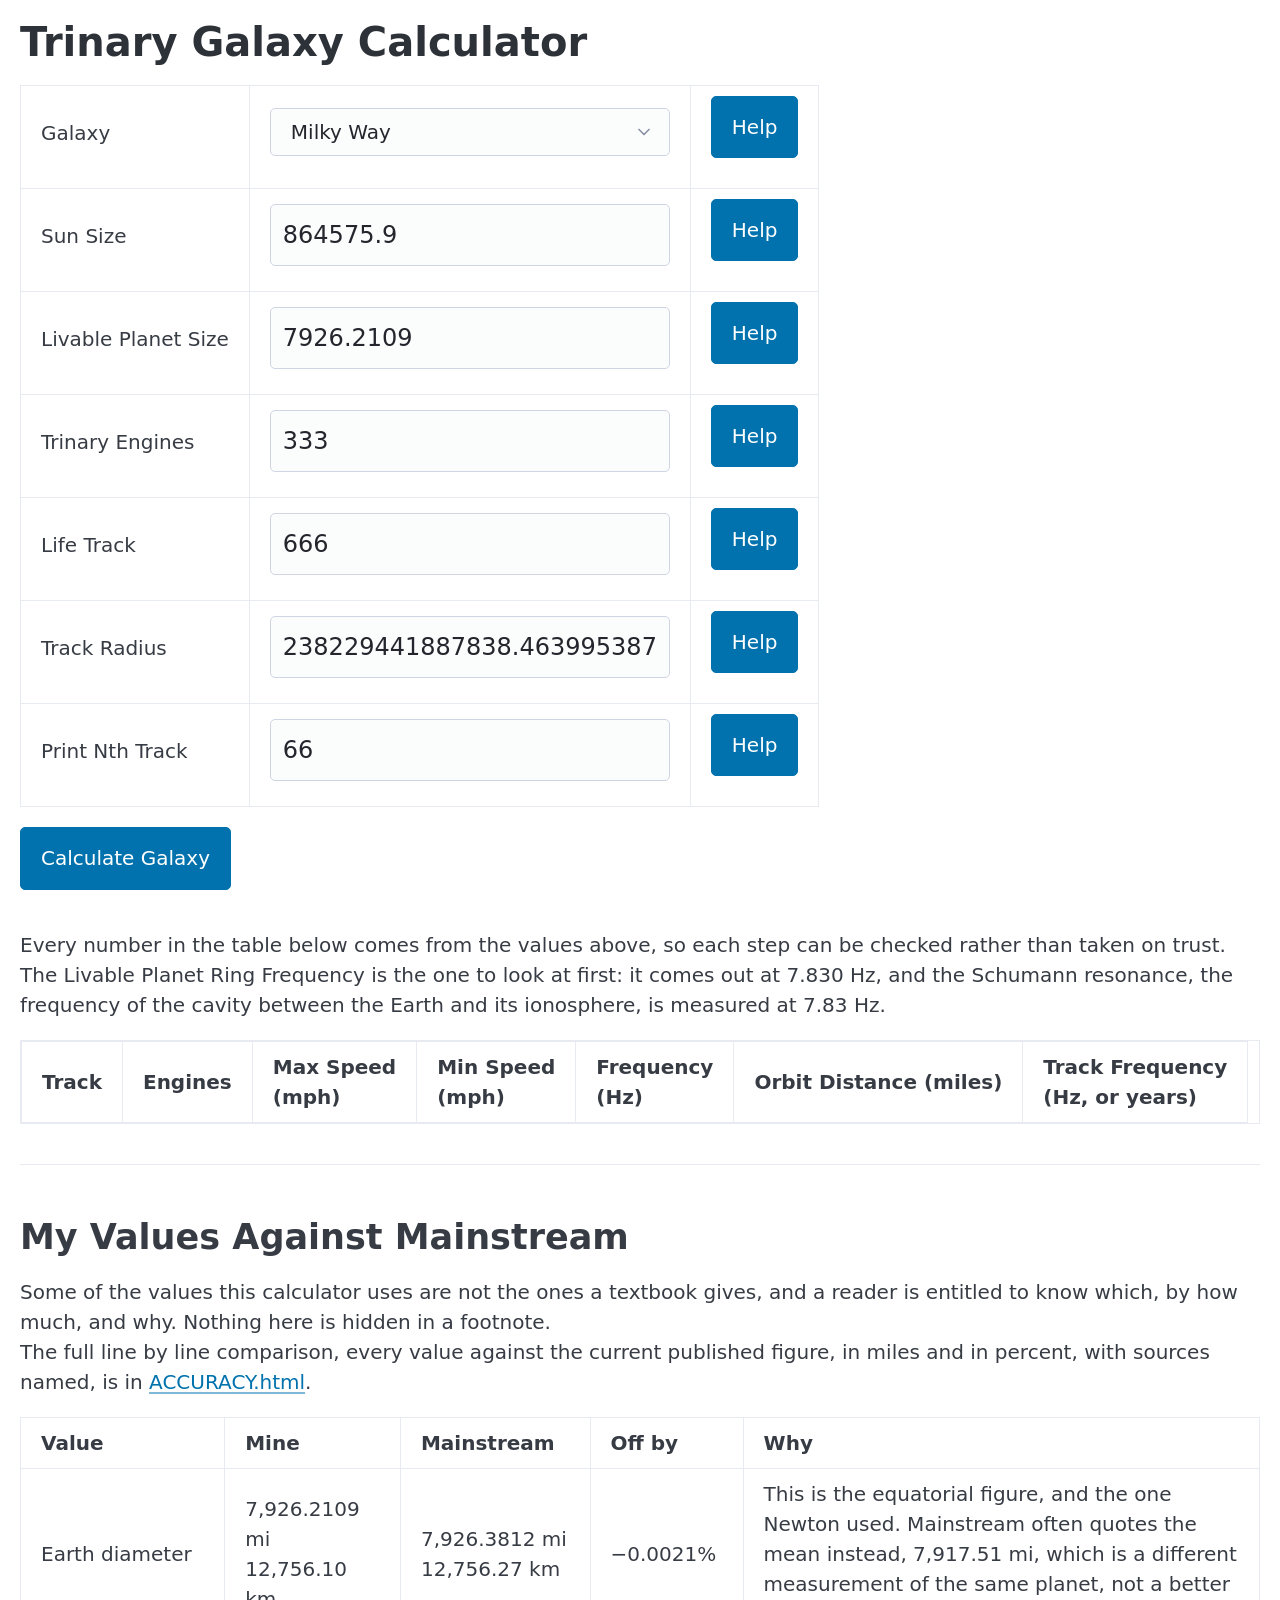
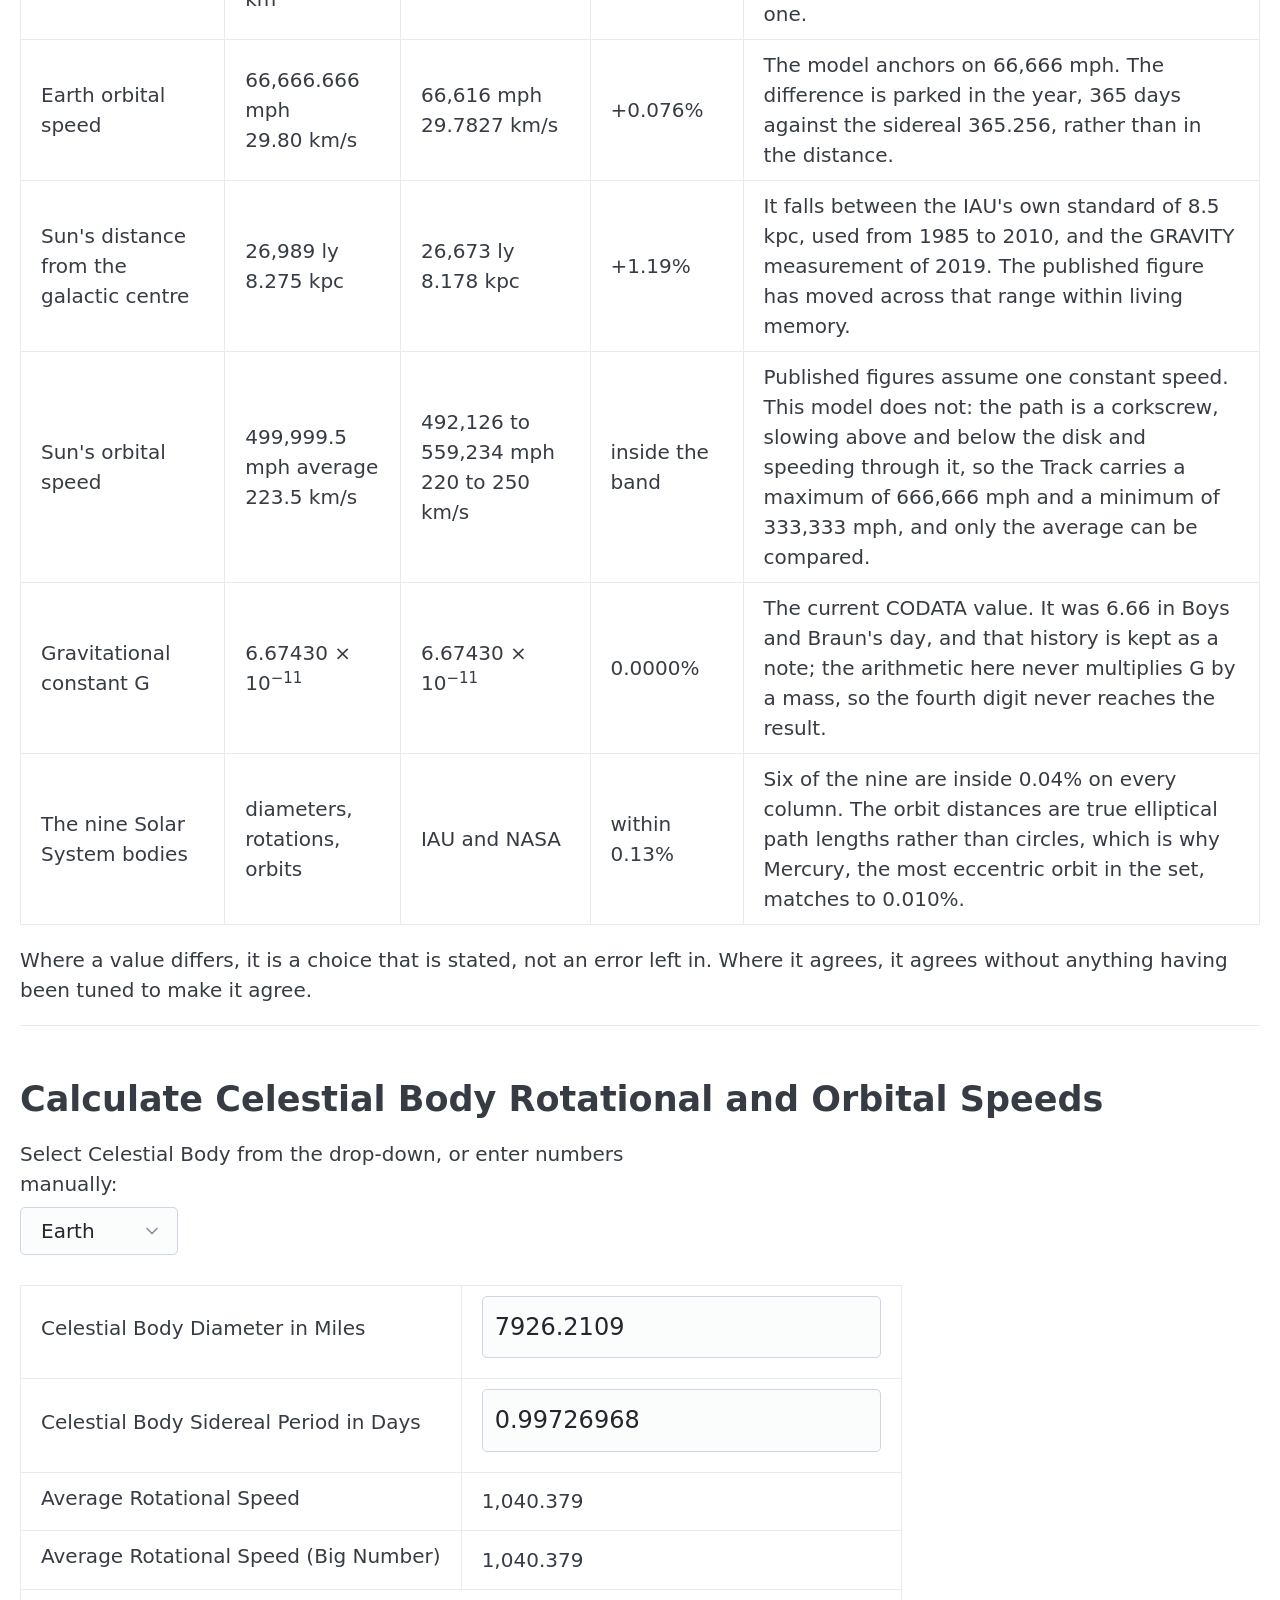
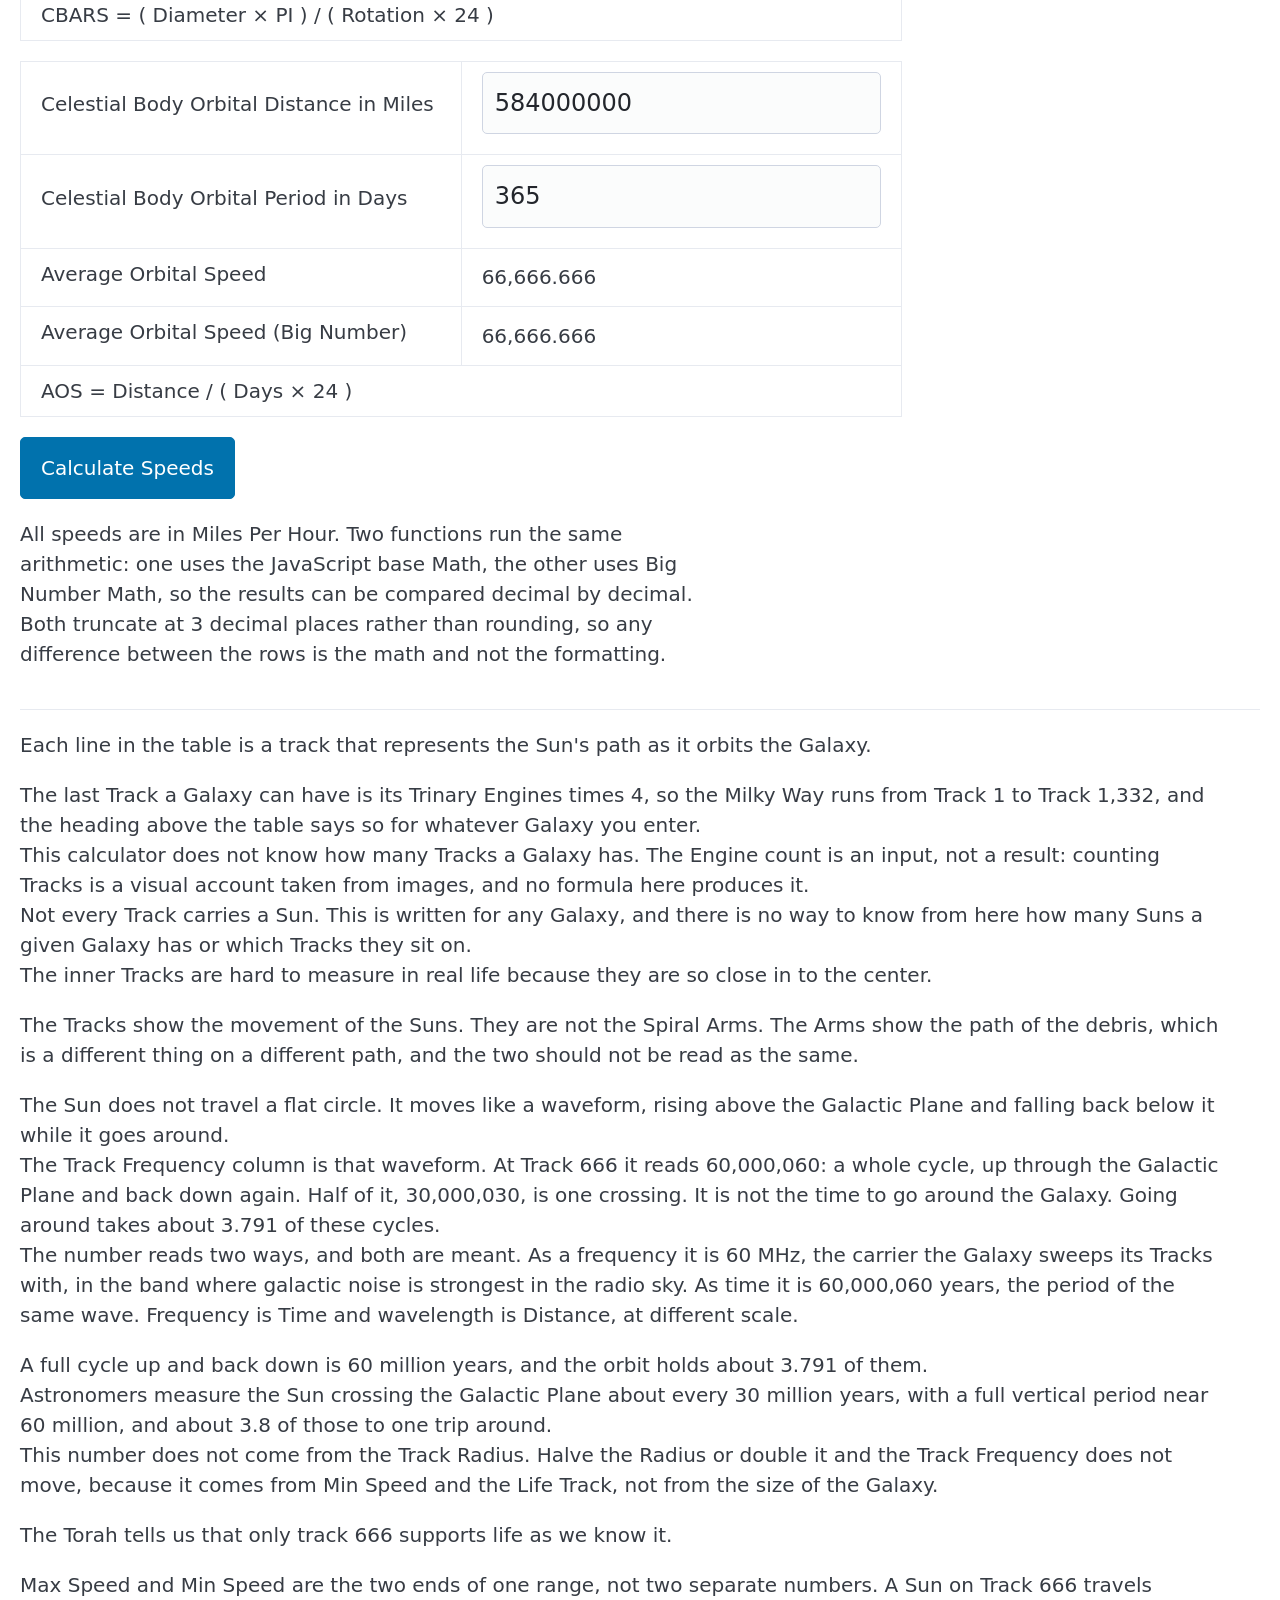
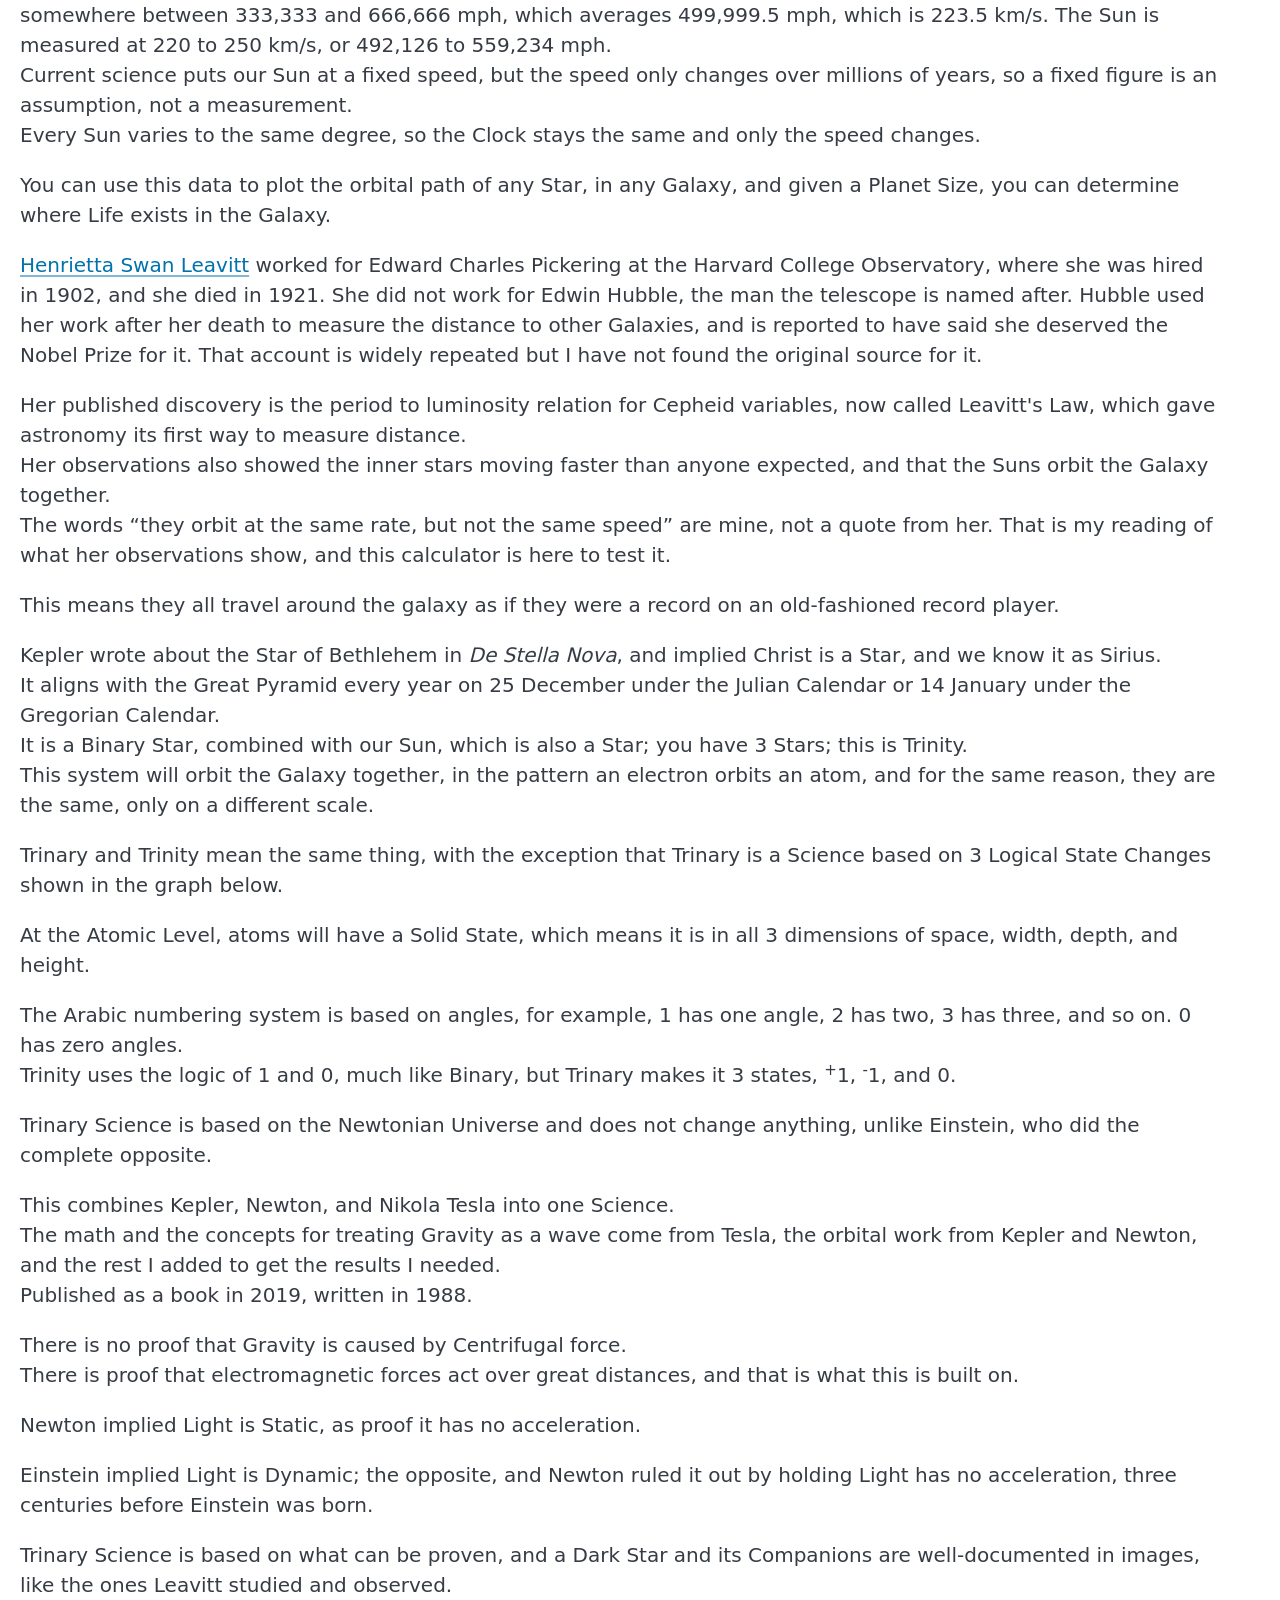
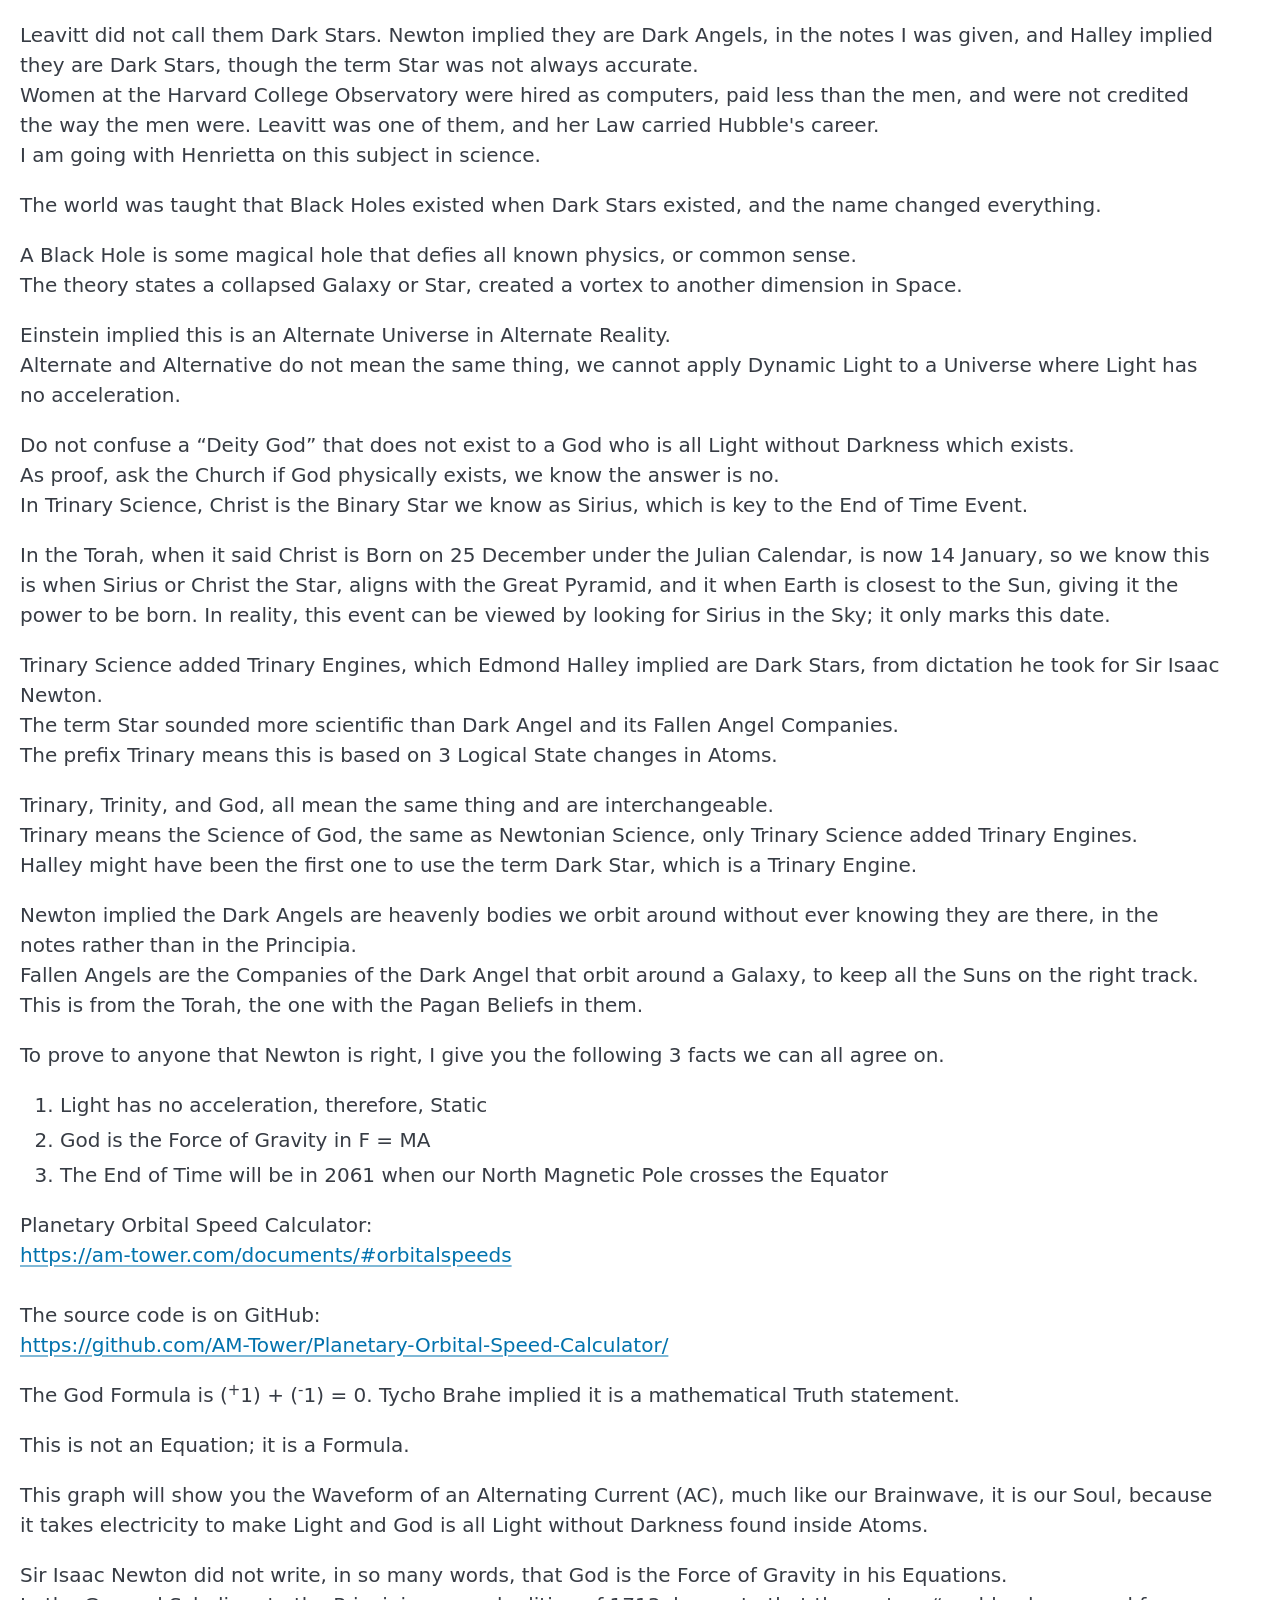
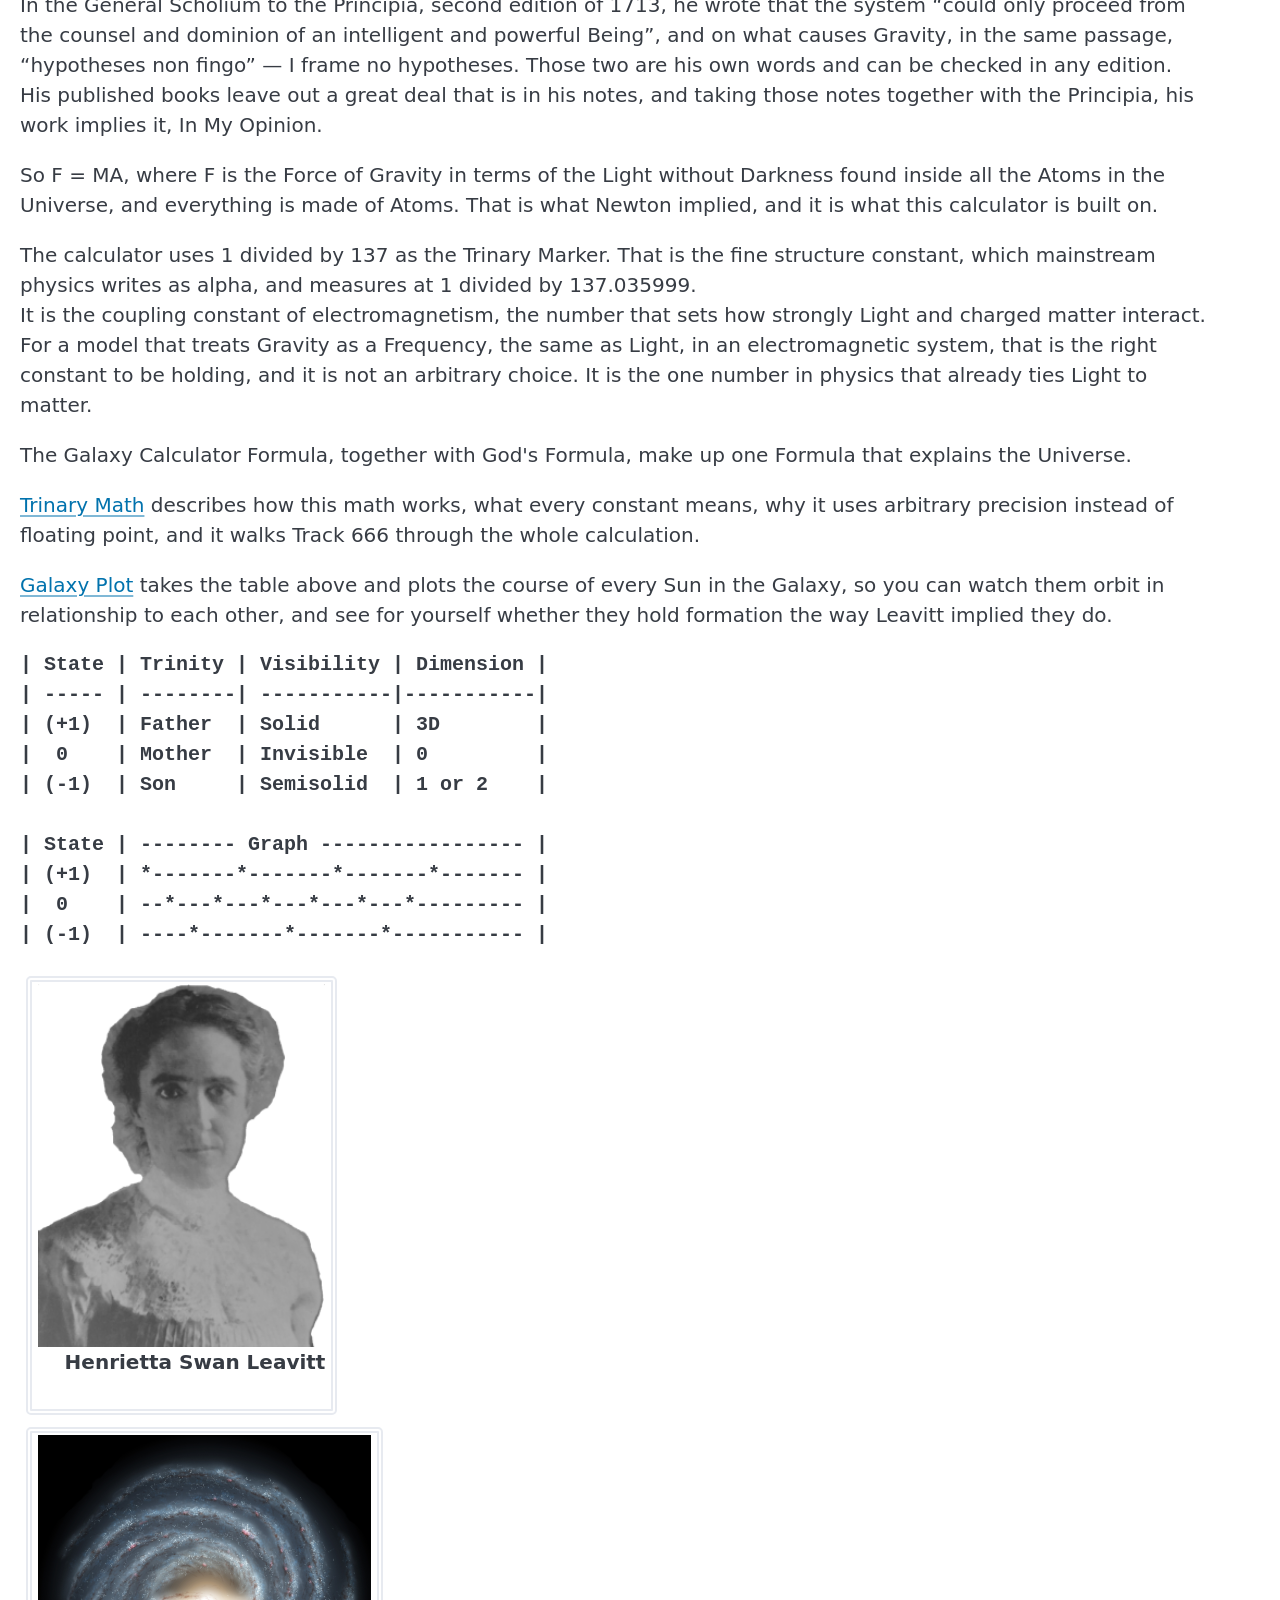
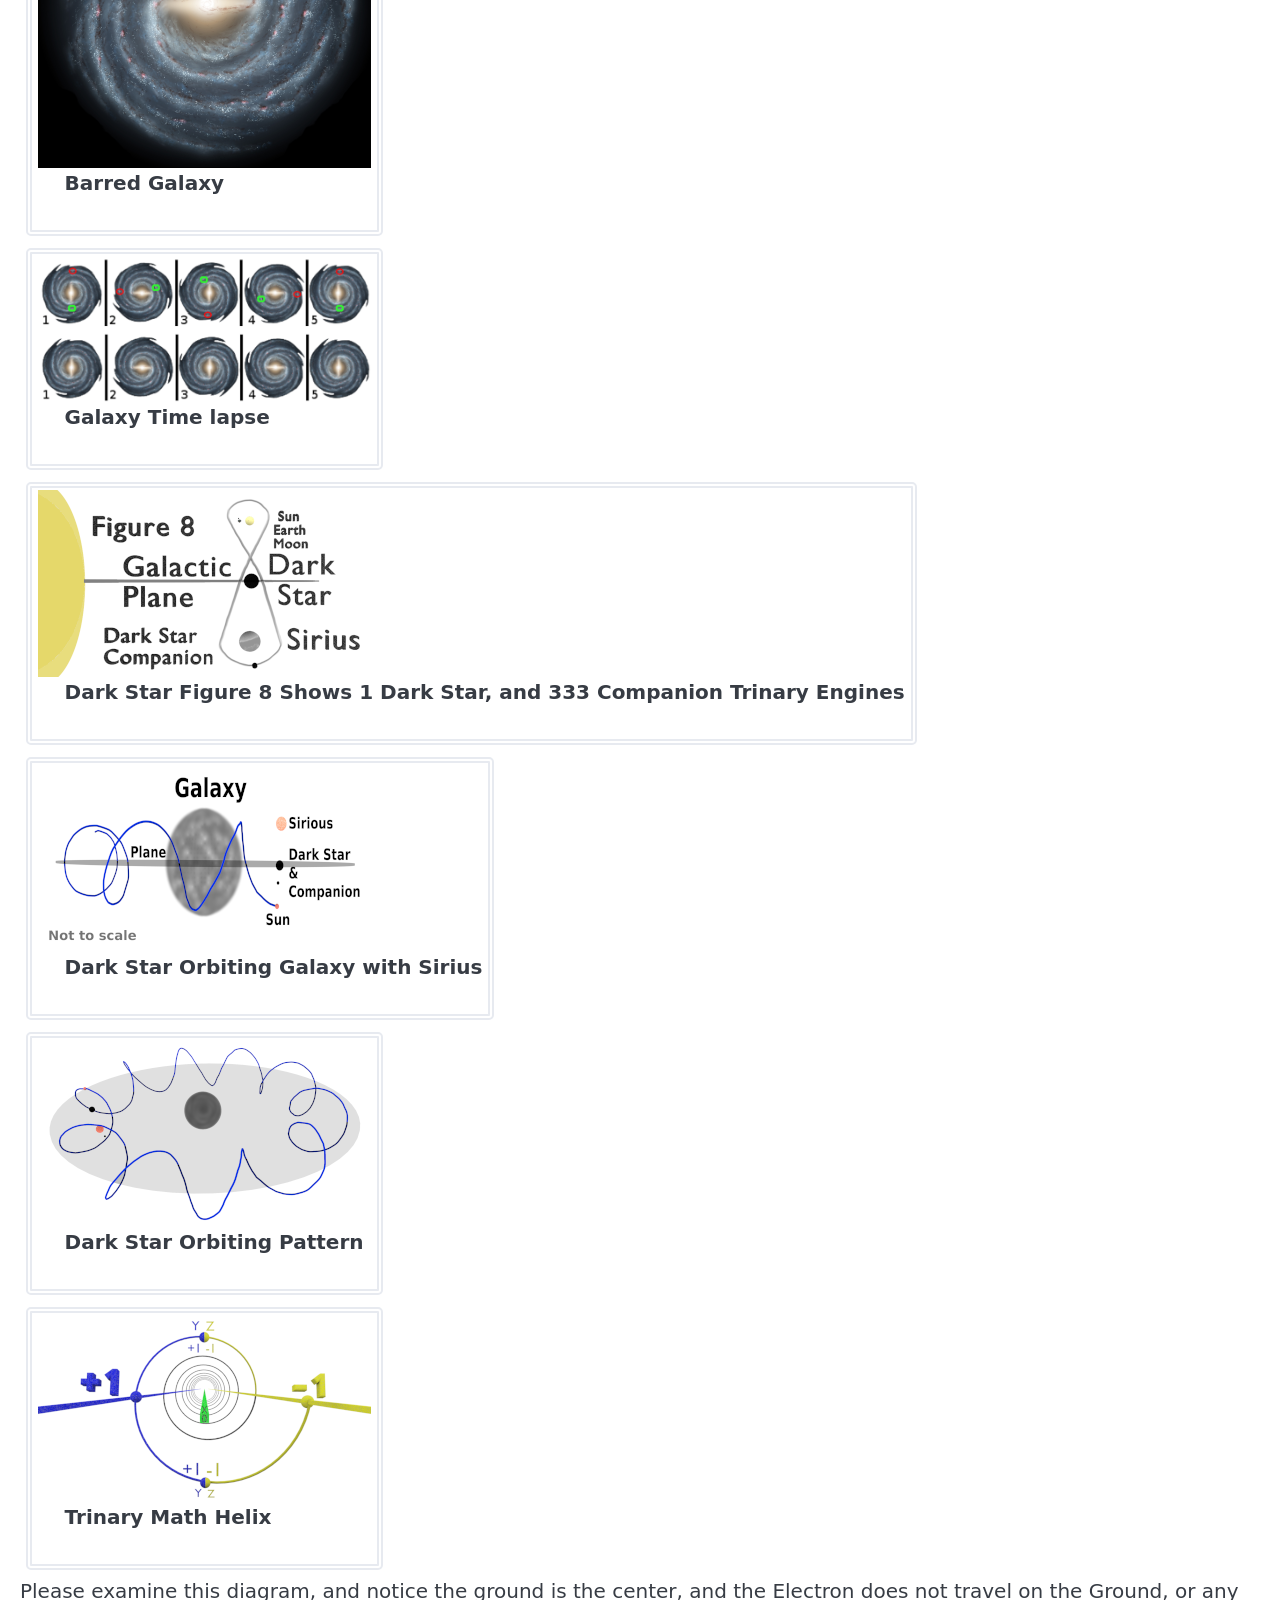
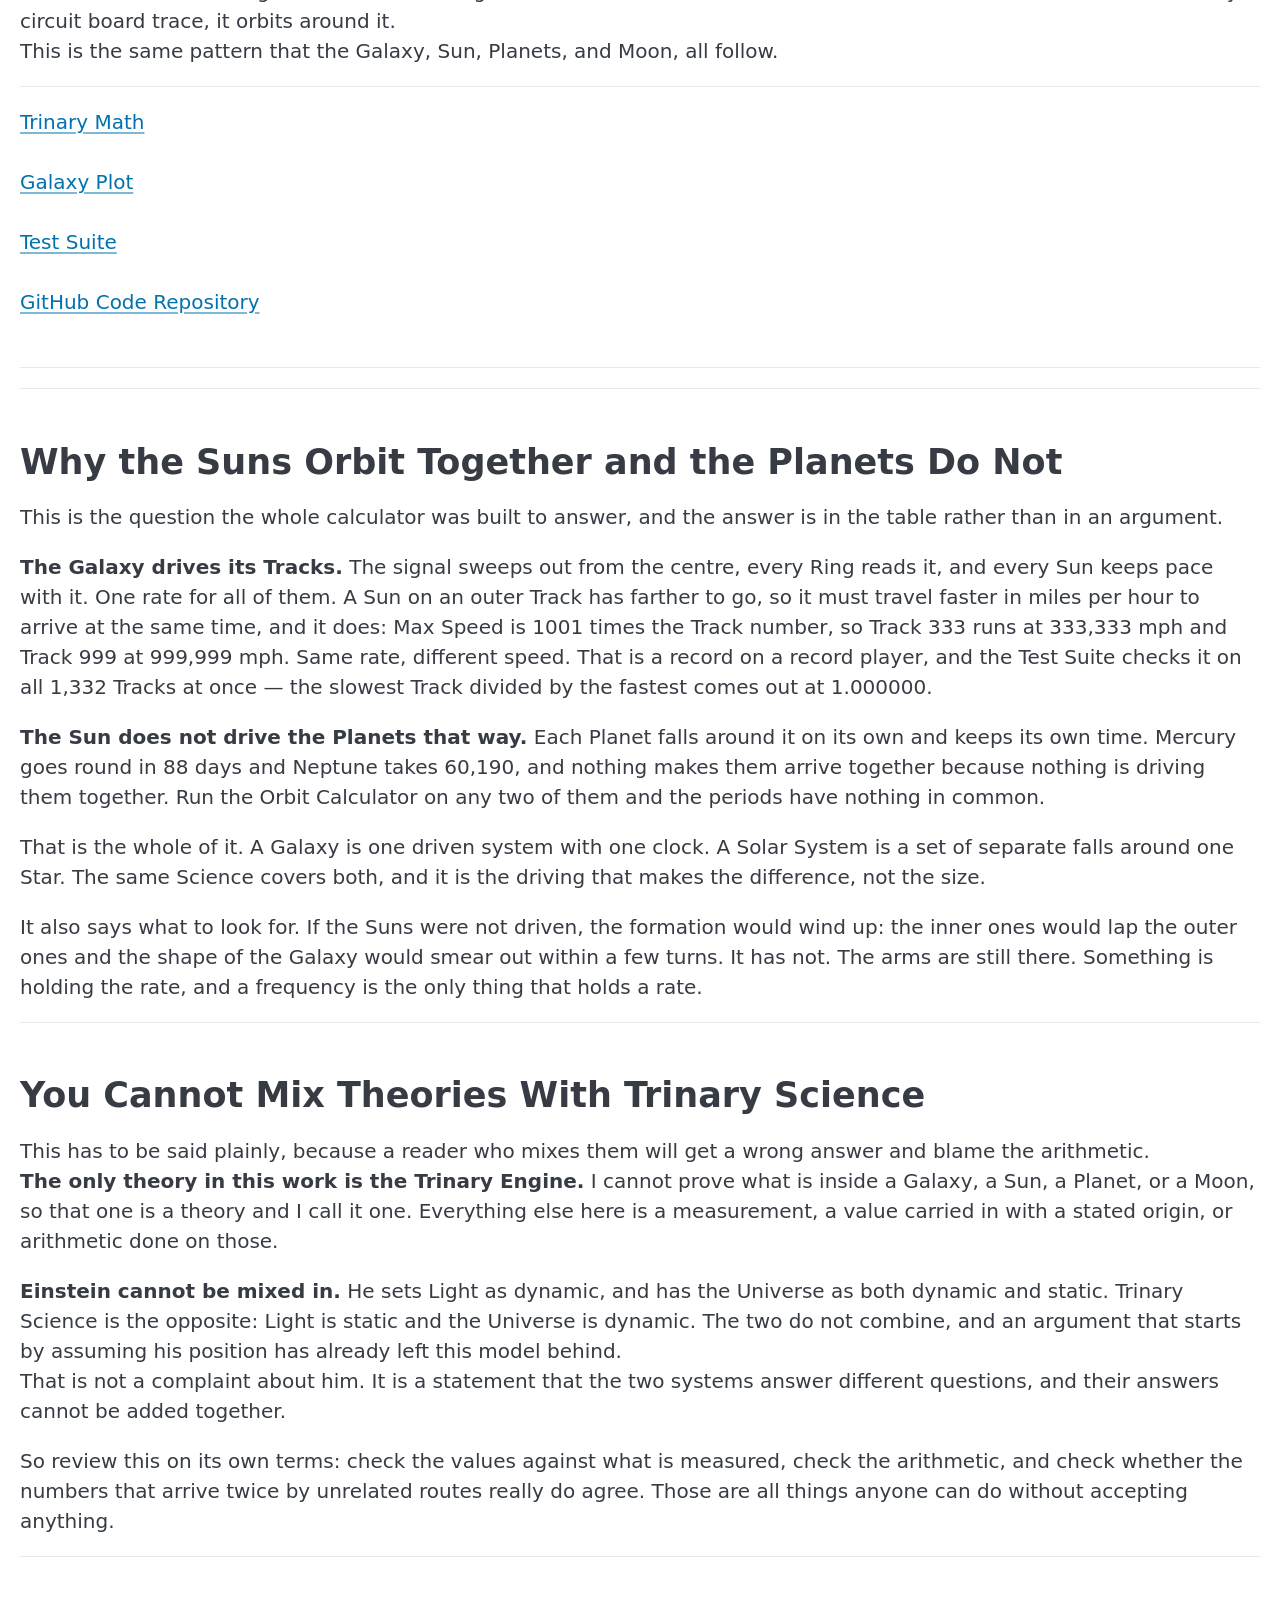
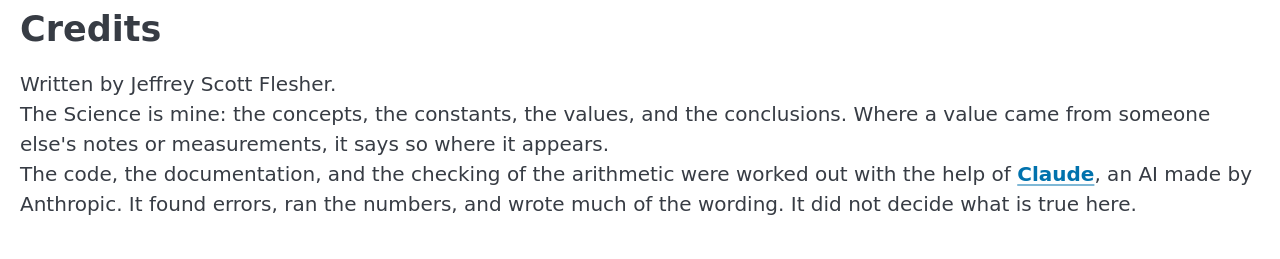
==== commit 06a33a82: "Local commit: 2026-09-14 22:35:17" ====
--- a/index.html
+++ b/index.html
@@ -16,6 +16,7 @@
     <script defer="defer" src="bignumber.js"></script>
     <script defer="defer" src="bignumbermath.js"></script>
     <script defer="defer" src="galaxycalculator.js"></script>
+    <script defer="defer" src="galaxies.js"></script>
 </head>
 <body>
 
@@ -26,7 +27,7 @@
             <table id="myTable" class="ridge">
                 <tr class="ridge">
                     <td class="ridge"><label class="medium-font" for="myGalaxy">Galaxy</label></td>
-                    <td class="ridge valueCell"><input class="medium-font wide-input" type="text" id="myGalaxy" name="myGalaxy" value="Milkyway"></td>
+                    <td class="ridge valueCell"><select class="medium-font wide-input" id="myGalaxy" name="myGalaxy" onchange="galaxyPreset(this.value);"><option value="Milky Way">Milky Way</option></select></td>
                     <td class="ridge helpCell"><button class="medium-font" type="button" onclick="showHelp(1)">Help</button></td>
                 </tr>
                 <tr class="ridge">
@@ -68,7 +69,19 @@
     <div class="container">
         <div id="helppopupHelp1" class="popupHelp medium-font">
             <span class="popupHelp-close" onclick="closeHelp(1)">&times;</span>
-            <p class="medium-font">Enter the Name of the Galaxy, for example: Milkyway.</p>
+            <p class="medium-font">Pick a Galaxy from the drop-down. Choosing one fills in its
+            Trinary Engines and its Life Track, and sets the Orbit Calculator below to the
+            Livable Planet of that Galaxy.</p>
+            <p class="medium-font">Only Spiral Galaxies are listed, barred ones among them,
+            because a bar is a feature of the middle and not of the disk the Tracks describe.
+            Ellipticals and irregulars are left out: they have not been tested, so they are
+            not offered.</p>
+            <p class="medium-font">The Track Radius never changes. One Track is 40.525 light
+            years in every Galaxy, so a larger Galaxy does not get wider Tracks, it gets more
+            of them. The Engines follow from the size: radius in light years divided by 40.525,
+            divided by 4. The Life Track is twice the Engines, which is half the last Track,
+            and that is what 666 is in the Milky Way. A larger Galaxy has its Life Track at the
+            same place, under a larger number.</p>
         </div>
 
         <div id="helppopupHelp2" class="popupHelp medium-font">
@@ -243,18 +256,11 @@
         <form id="orbitCalculatorForm" class="tableContainer">
             <p class="medium-font">
                 <label class="medium-font" for="presetBody">Select Celestial Body from the drop-down, or enter numbers manually:</label>
+                <!-- Filled by buildBodySelect() in galaxies.js: our Galaxy lists the
+                     planets that have been measured, every other Galaxy lists the one
+                     Livable Planet the model places, and nothing beside it. -->
                 <select class="medium-font" id="presetBody" name="presetBody" onchange="presetCB(this.options[this.selectedIndex].value);">
-                    <option value="0">Select</option>
-                    <option value="1">Sun</option>
-                    <option value="2">Mercury</option>
-                    <option value="3">Venus</option>
                     <option value="4" selected="selected">Earth</option>
-                    <option value="5">Moon</option>
-                    <option value="6">Mars</option>
-                    <option value="7">Jupiter</option>
-                    <option value="8">Saturn</option>
-                    <option value="9">Uranus</option>
-                    <option value="10">Neptune</option>
                 </select>
             </p>
 
--- a/galaxy.css
+++ b/galaxy.css
@@ -240,7 +240,8 @@
 input[type="tel"],
 input[type="url"],
 input[type="email"],
-input[type="password"] {
+input[type="password"],
+select {
     padding: 0.4rem 0.6rem;
     margin-bottom: 0.5rem;
     font-size: 1.2rem;
